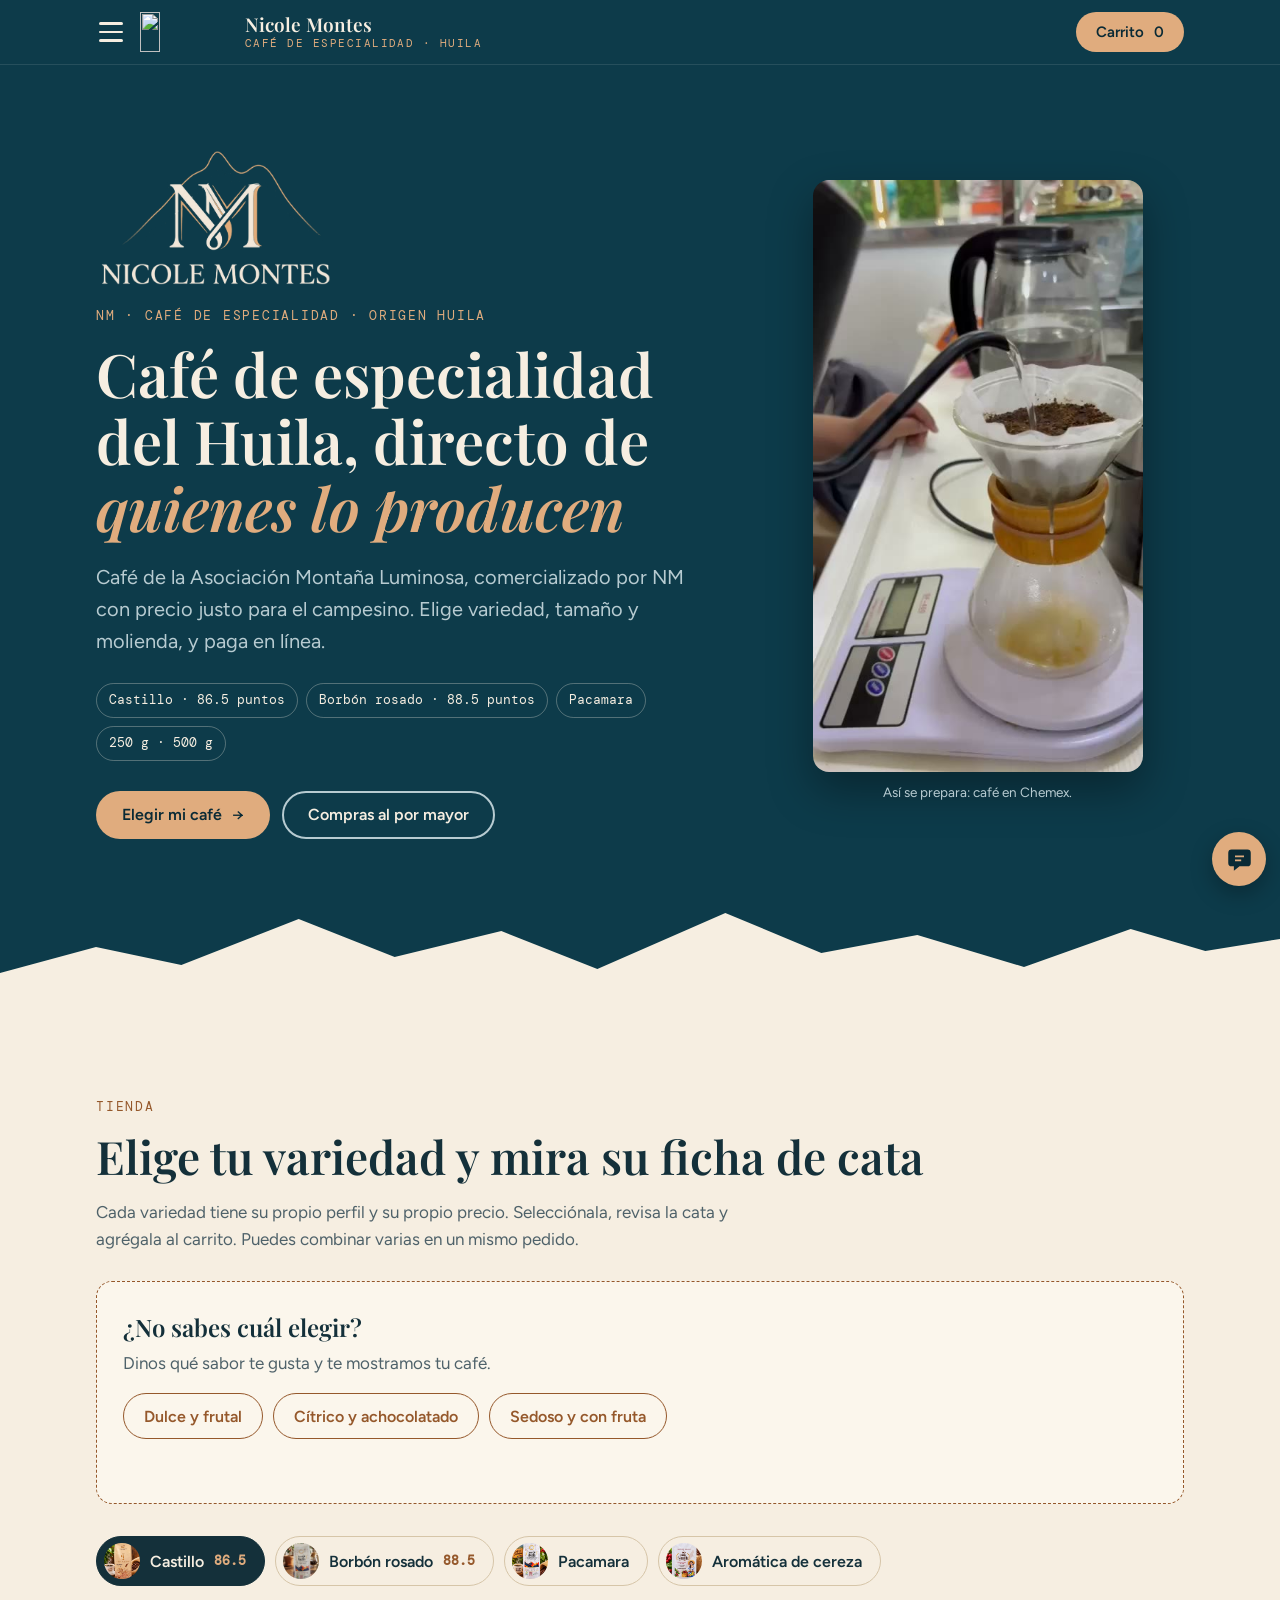
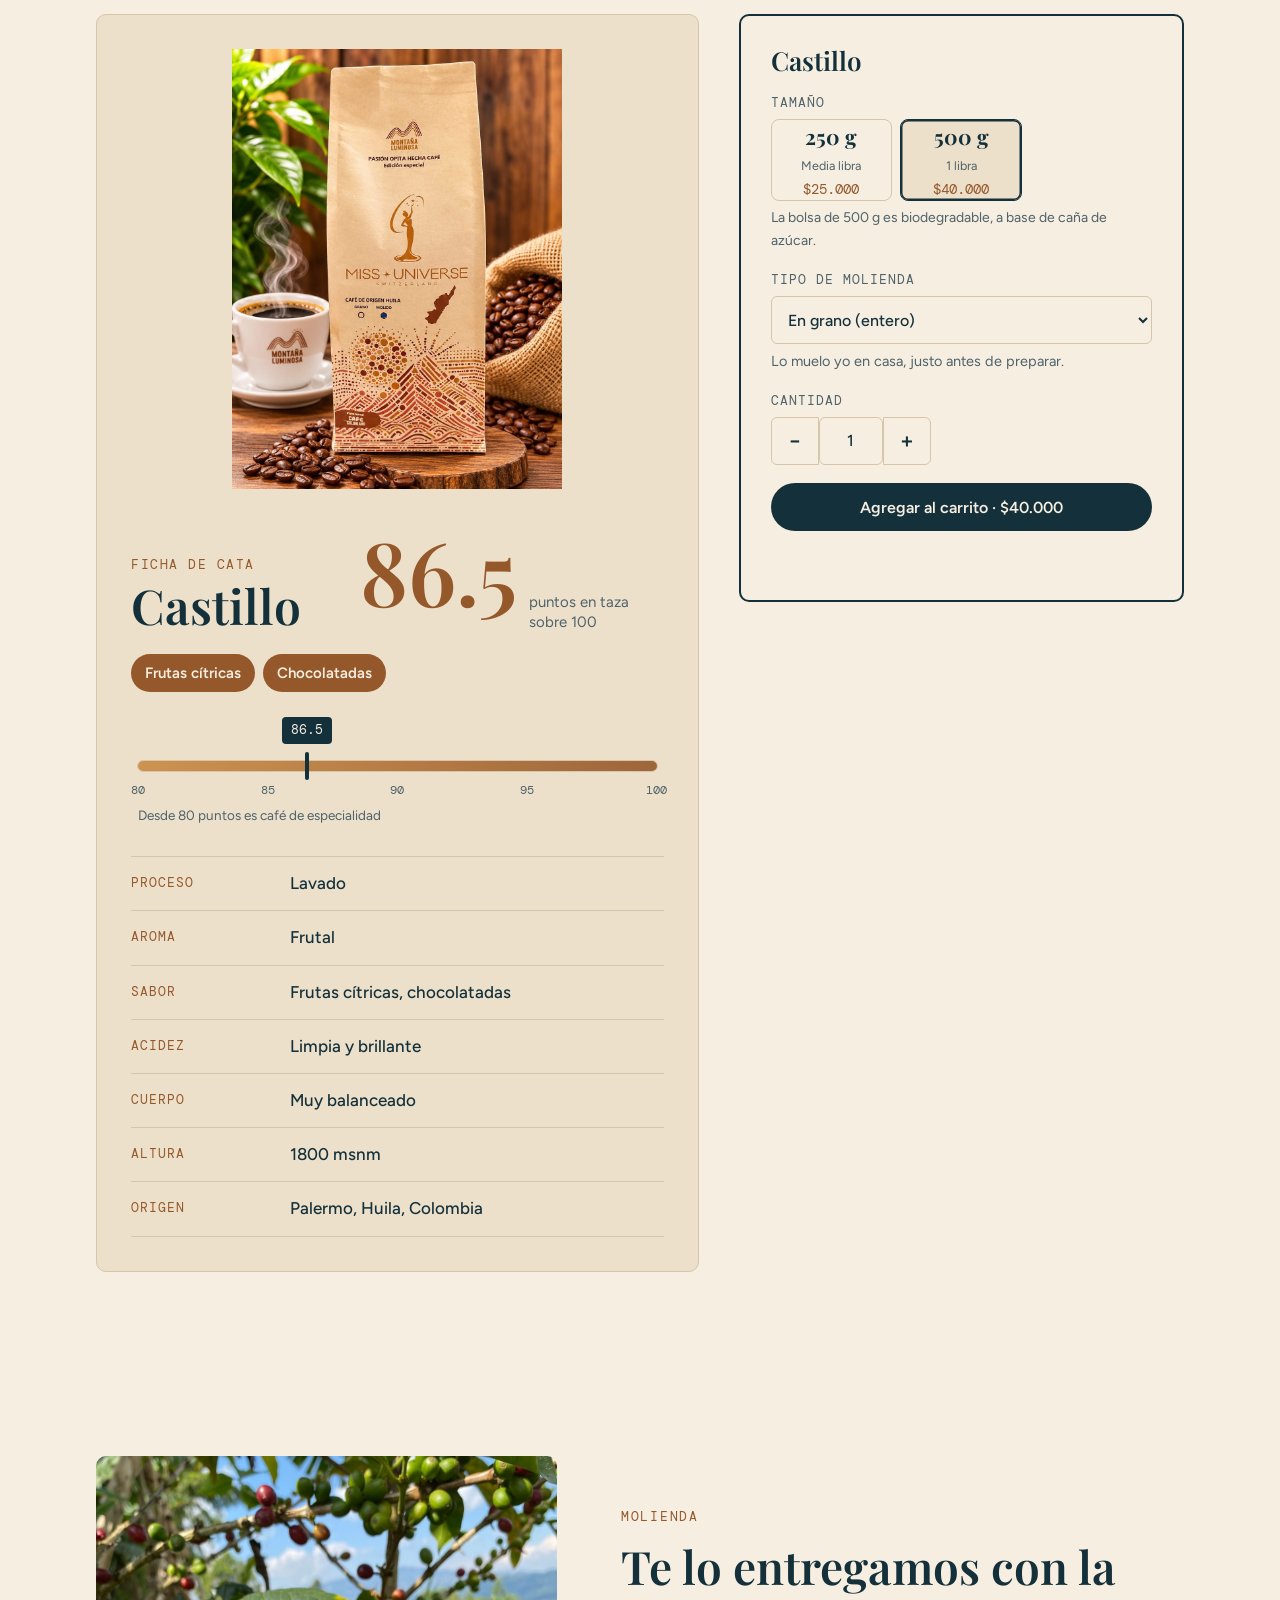
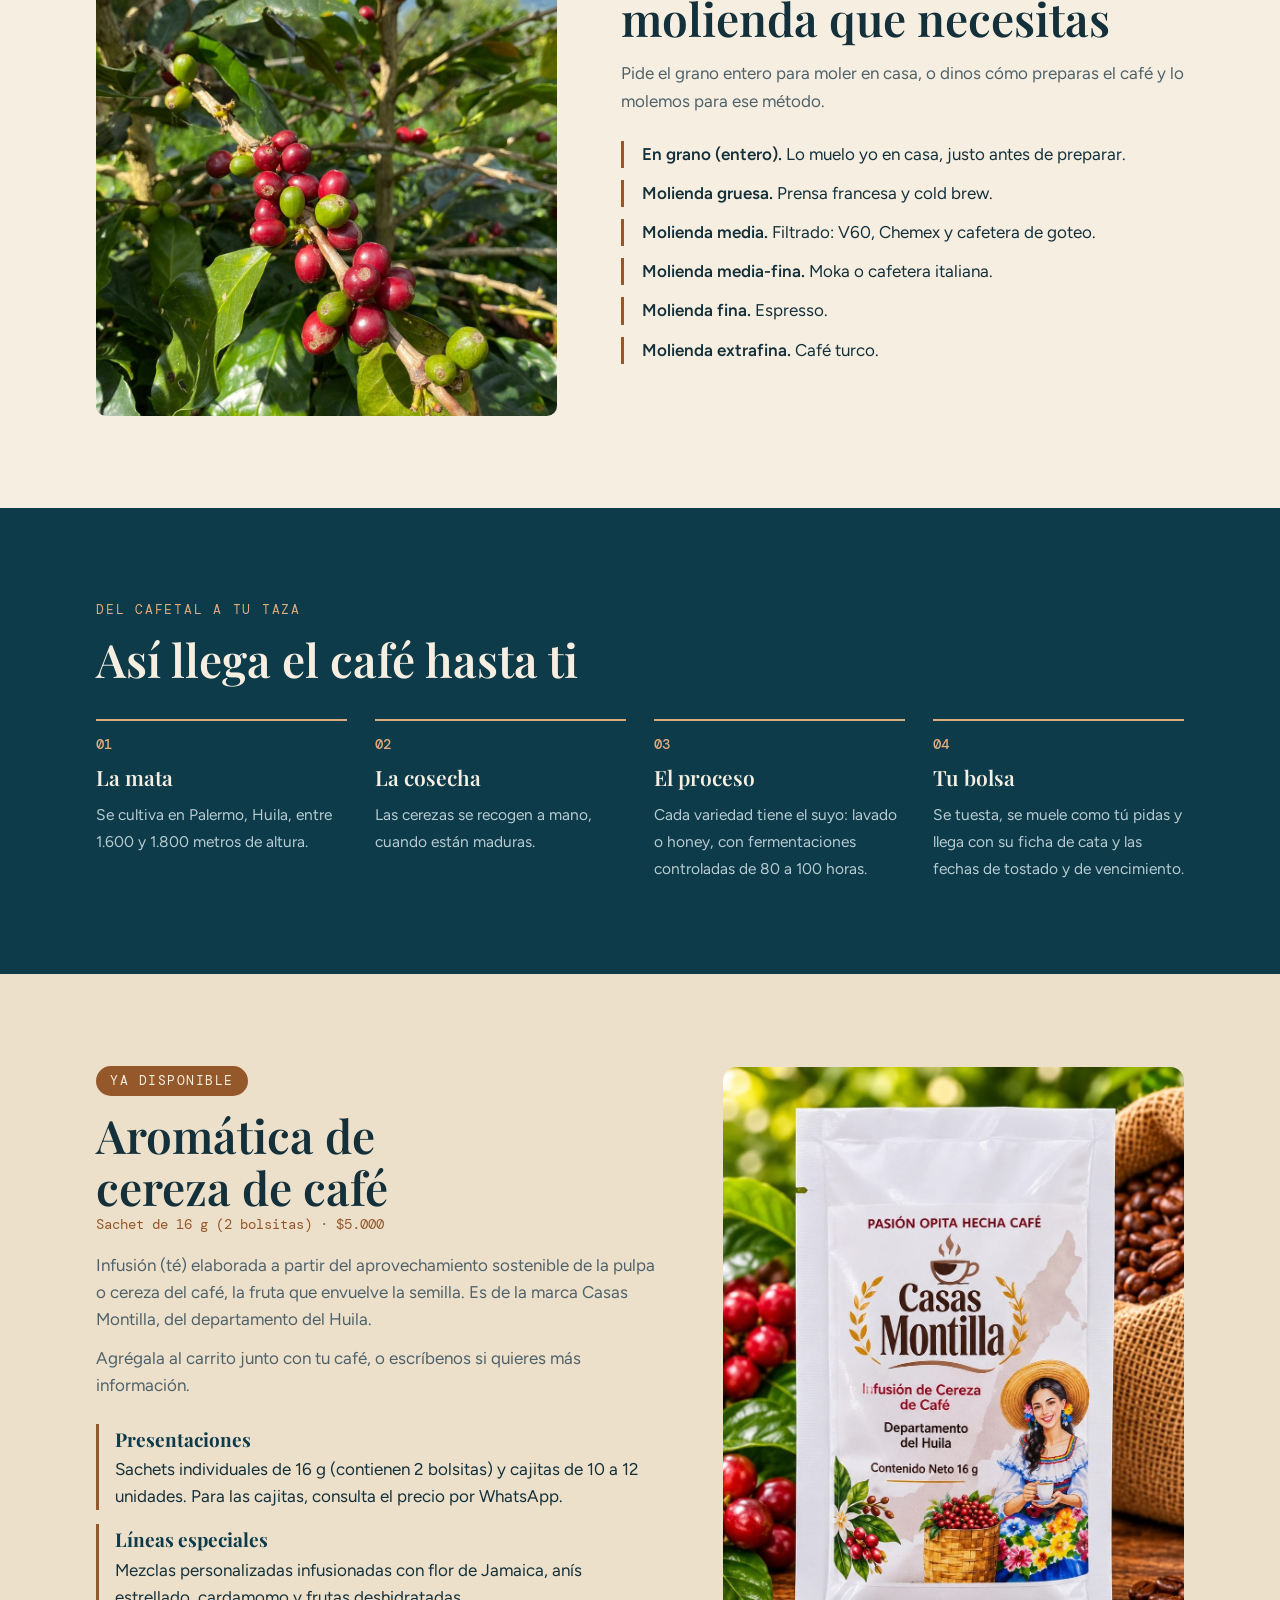
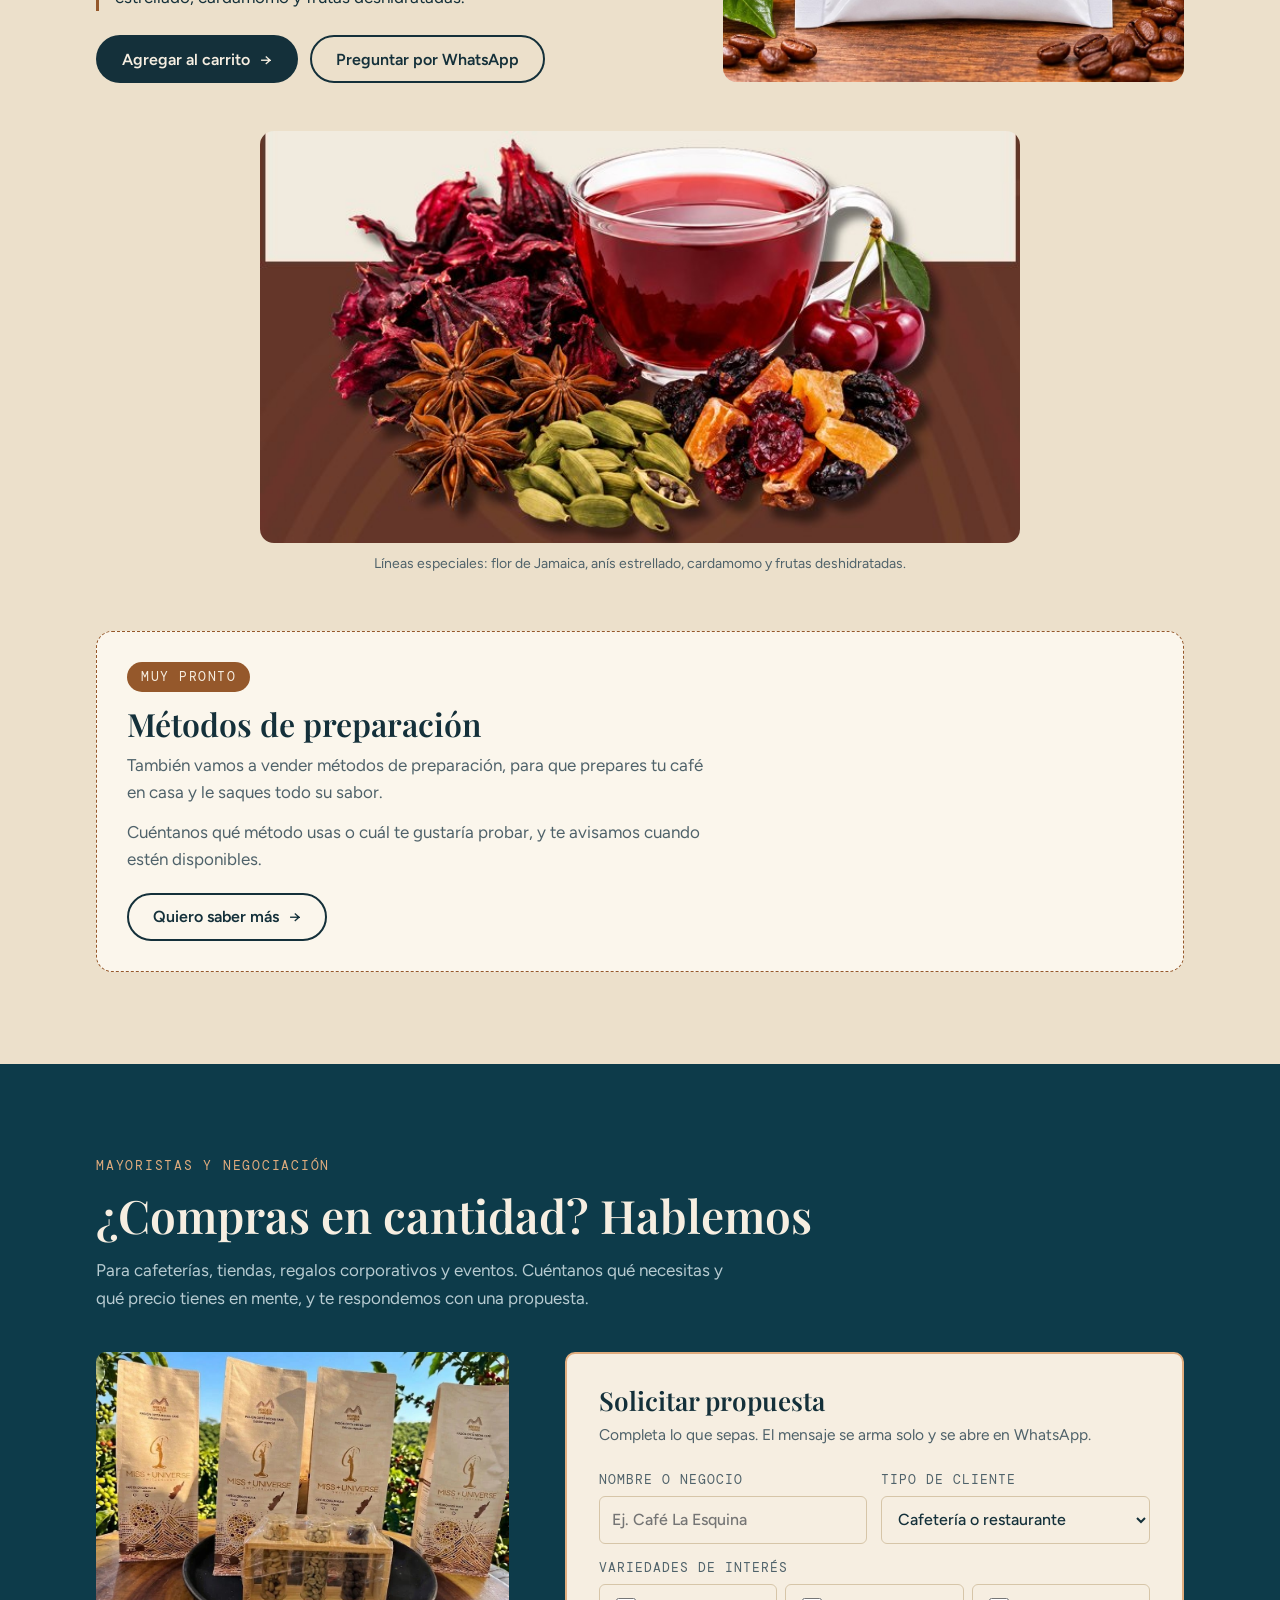
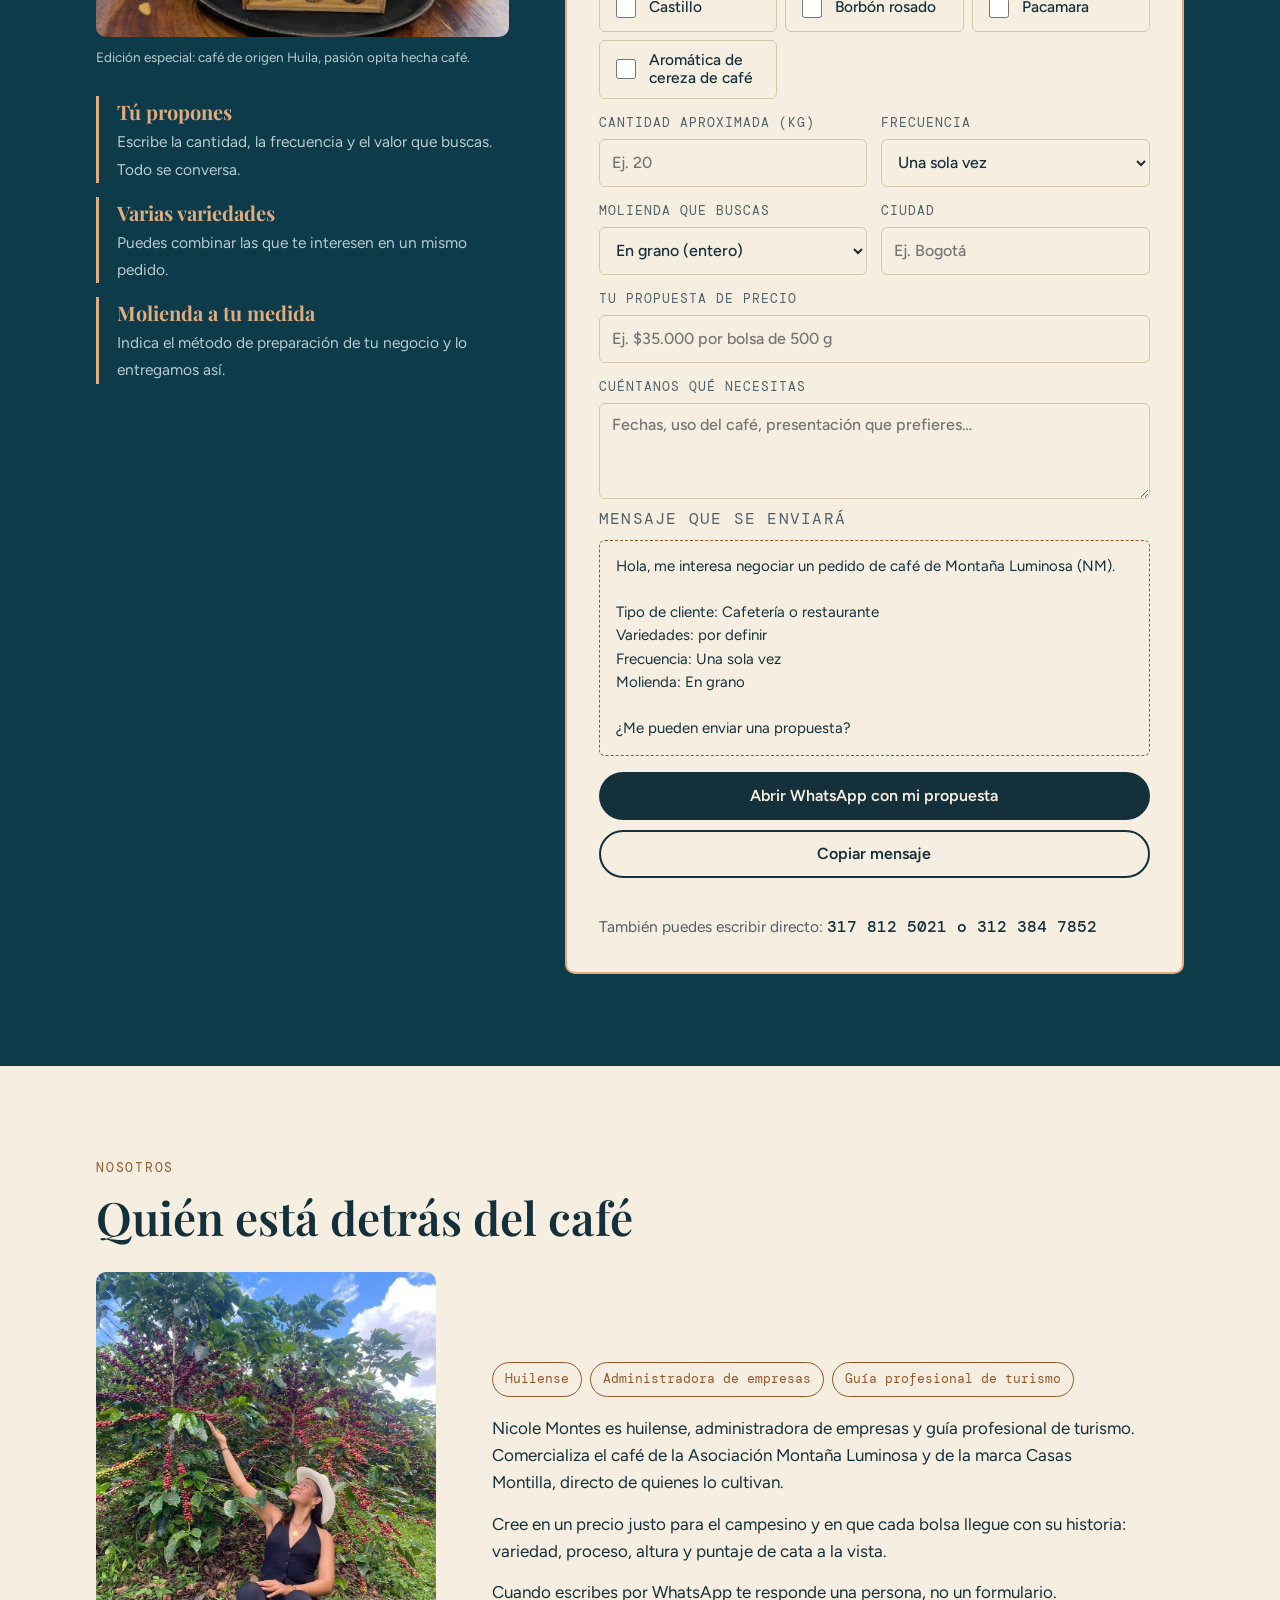
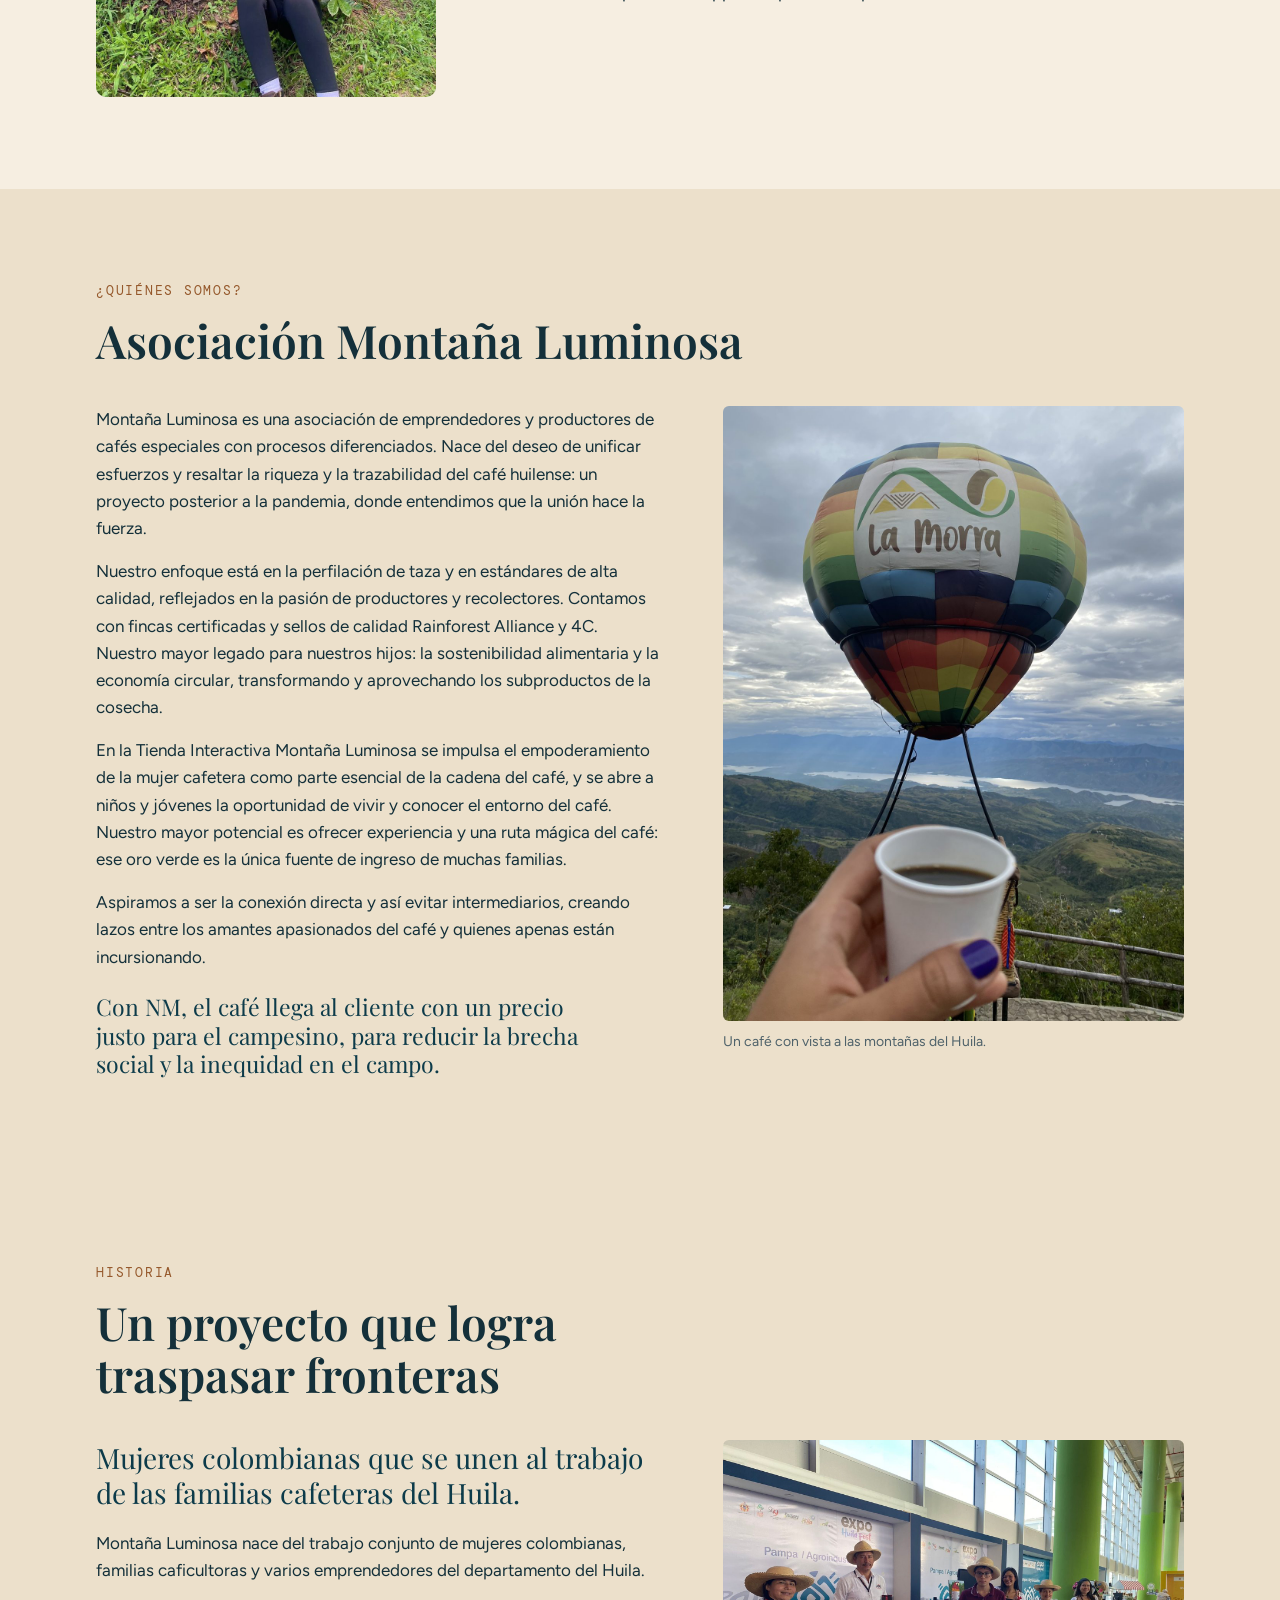
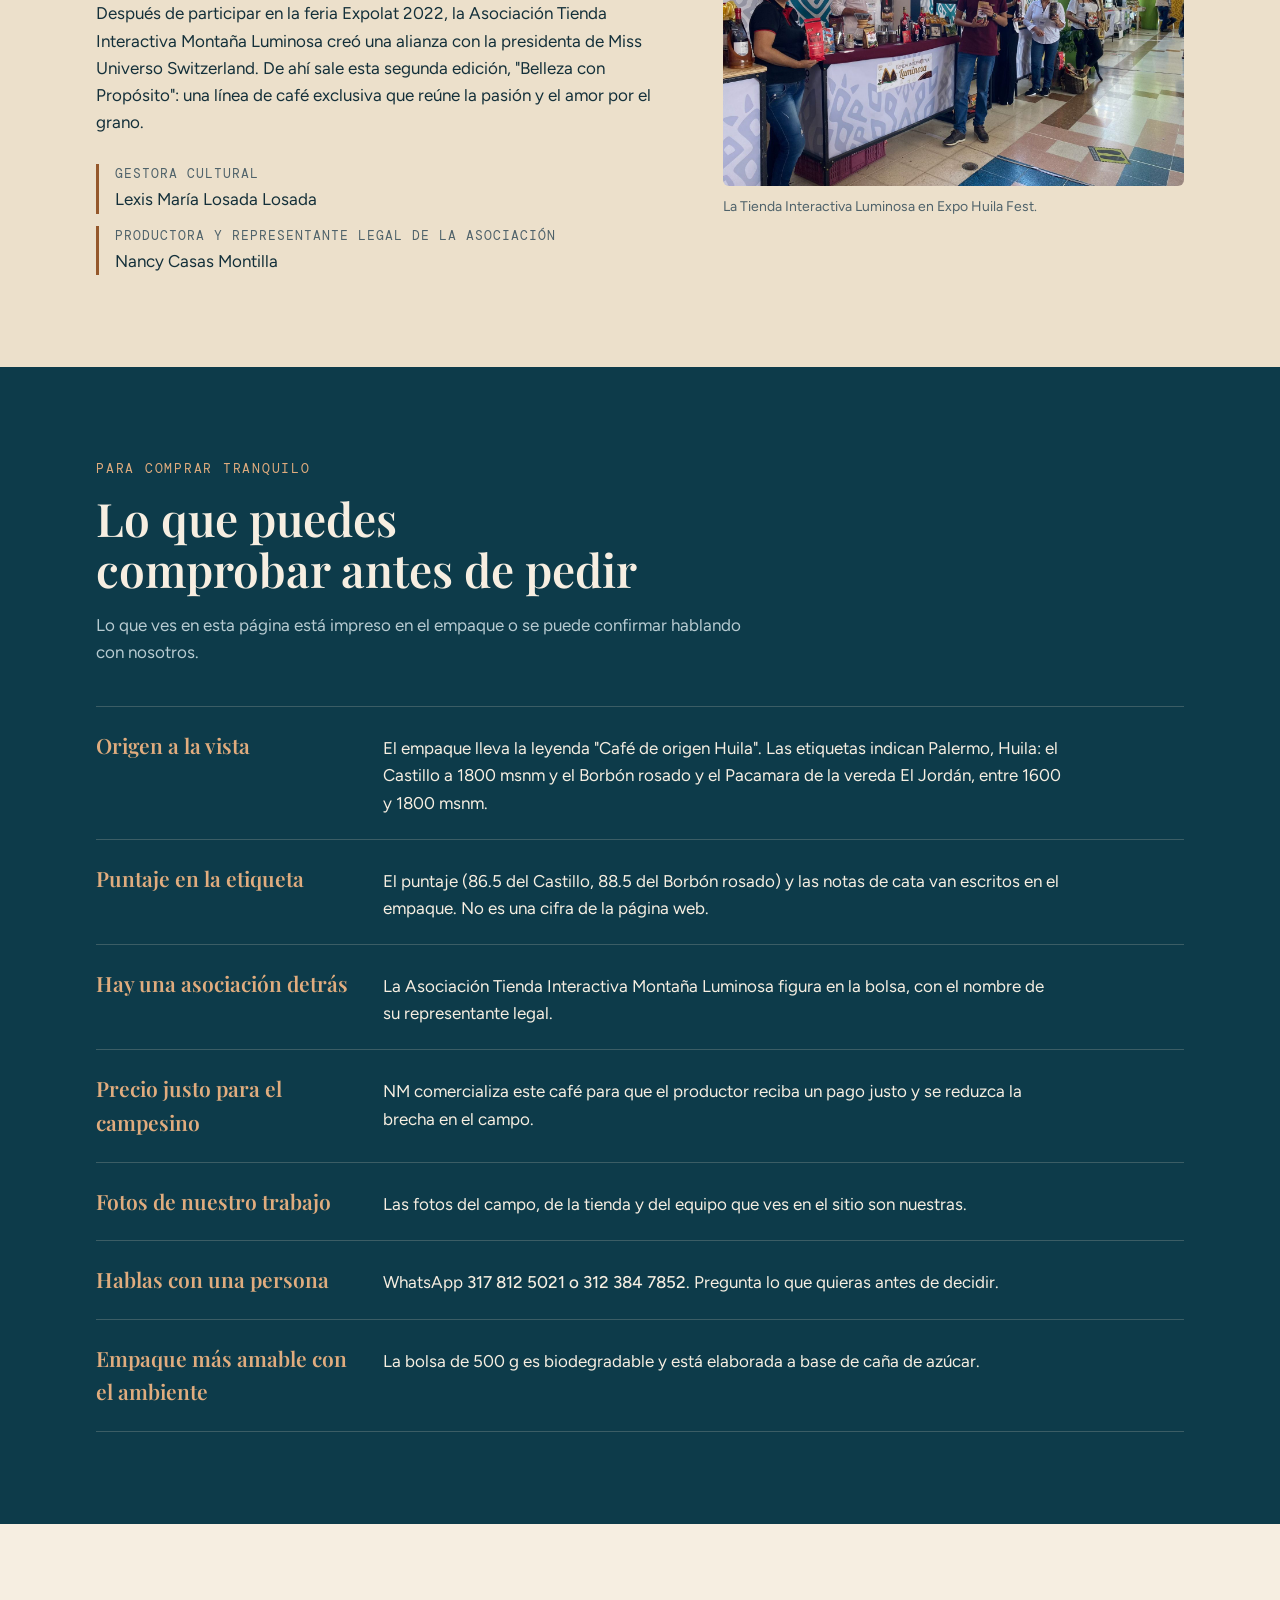
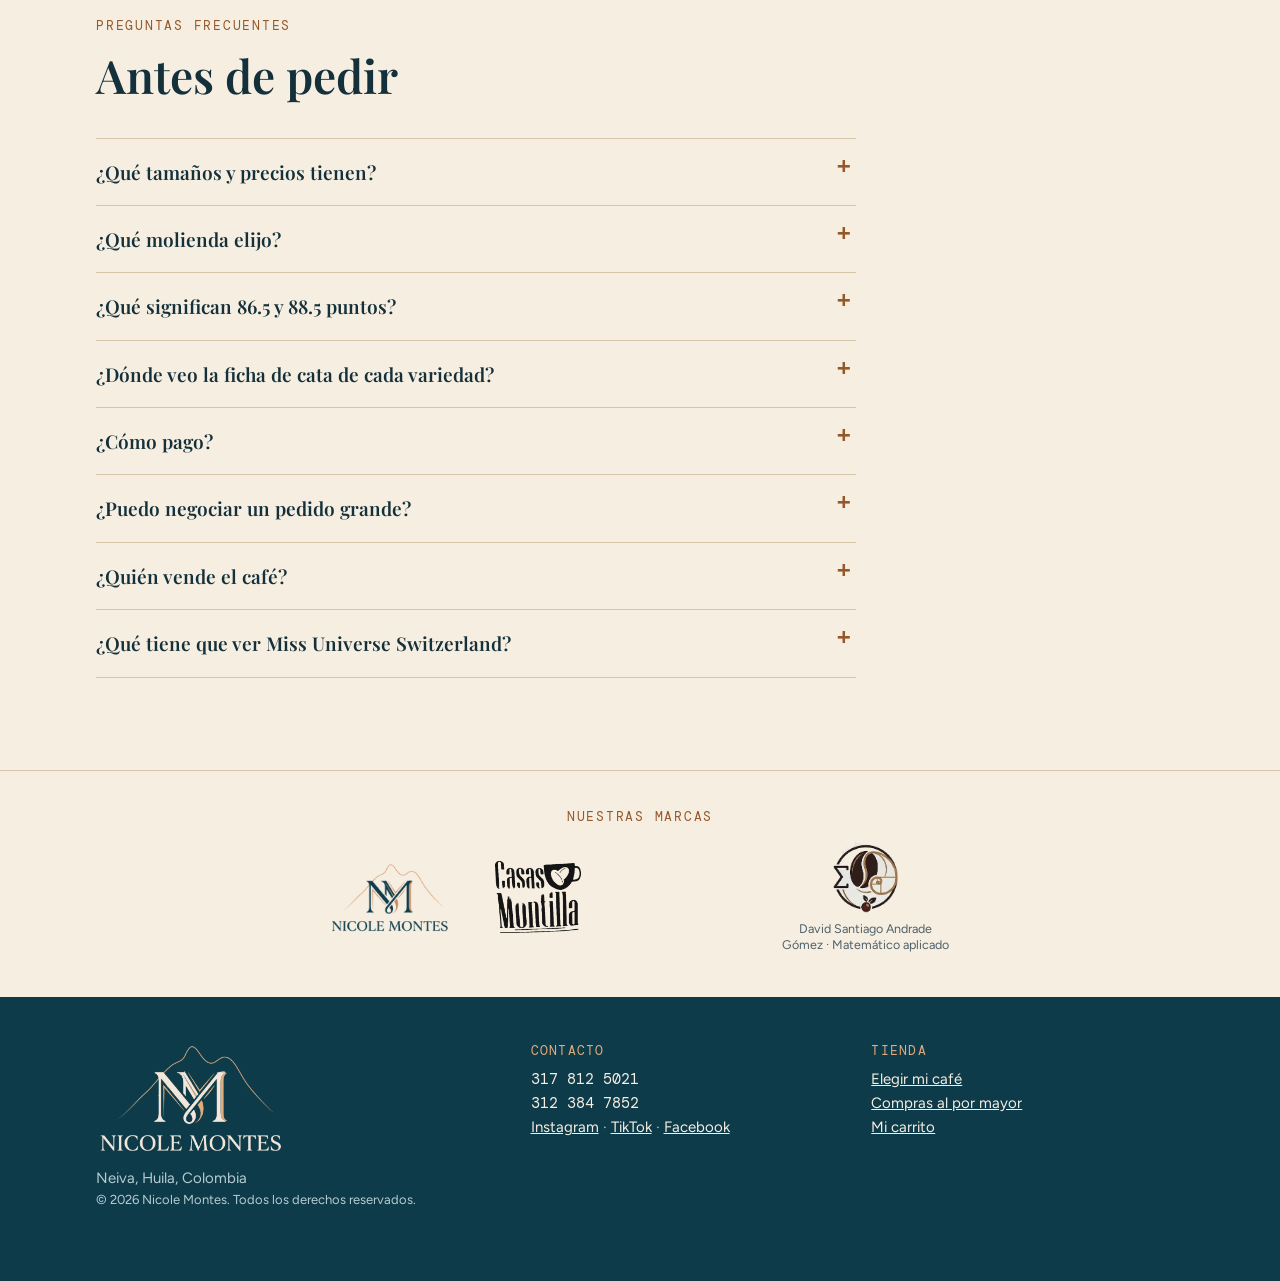
==== index.html @ 9bdffef6 "Aromatica de cereza de cafe: ficha completa y precio de 5.000 por sachet - Descripcion, presentacion" ====
<!doctype html>
<html lang="es">
<head>
<meta charset="utf-8">
<meta name="viewport" content="width=device-width, initial-scale=1, viewport-fit=cover">
<title>Café de especialidad del Huila · Nicole Montes</title>
<meta name="description" content="Café de especialidad del Huila: Castillo, Borbón rosado y Pacamara. Bolsas de 250 g y 500 g, con ficha de cata. Compra en línea con pago seguro.">
<meta property="og:type" content="website">
<meta property="og:title" content="Café de especialidad del Huila · Nicole Montes">
<meta property="og:description" content="Café de especialidad del Huila: Castillo, Borbón rosado y Pacamara. Bolsas de 250 g y 500 g, con ficha de cata. Compra en línea con pago seguro.">
<meta name="theme-color" content="#0d3b4a">
<link rel="preconnect" href="https://fonts.googleapis.com">
<link rel="preconnect" href="https://fonts.gstatic.com" crossorigin>
<link rel="stylesheet" href="https://fonts.googleapis.com/css2?family=DM+Mono:wght@400;500&family=Figtree:wght@400;500;600&family=Playfair+Display:ital,wght@0,500;0,600;0,700;1,500;1,600&display=swap">
<link rel="stylesheet" href="site.css">
</head>
<body data-page="inicio">
<div id="site-header"></div>
<main>

  <section class="band hero" id="inicio">
    <div class="wrap">
      <div class="hero-grid">
        <div>
          <img class="hero-nm" src="img/nm-logo-claro.png" alt="Logo de Nicole Montes" width="1302" height="775">
          <p class="eyebrow">NM · Café de especialidad · Origen Huila</p>
          <h1>Café de especialidad del Huila, directo de <em>quienes lo producen</em></h1>
          <p class="lead">Café de la Asociación Montaña Luminosa, comercializado por NM con precio justo para el campesino. Elige variedad, tamaño y molienda, y paga en línea.</p>
          <div class="chips" aria-label="Resumen">
            <span class="chip">Castillo · 86.5 puntos</span>
            <span class="chip">Borbón rosado · 88.5 puntos</span>
            <span class="chip">Pacamara</span>
            <span class="chip">250 g · 500 g</span>
          </div>
          <div class="cta-row">
            <a class="btn btn-gold arrow" href="#tienda">Elegir mi café</a>
            <a class="btn btn-line" href="#negociar">Compras al por mayor</a>
          </div>
        </div>
        <figure class="hero-photo hero-video">
          <video src="media/montana-luminosa.mp4" poster="media/montana-luminosa.jpg" width="464" height="832" autoplay muted loop playsinline preload="auto"
                 aria-label="Preparación de un café en Chemex: se vierte agua caliente sobre el café molido, sobre una báscula"></video>
          <figcaption>Así se prepara: café en Chemex.</figcaption>
        </figure>
      </div>
    </div>
    <svg class="ridge" viewBox="0 0 1200 110" preserveAspectRatio="none" aria-hidden="true" focusable="false">
      <path d="M0 110 L0 78 L90 52 L170 70 L280 24 L370 62 L470 36 L560 74 L680 18 L770 58 L860 40 L960 72 L1060 34 L1130 56 L1200 44 L1200 110 Z"/>
    </svg>
  </section>
<section class="section" id="tienda">
    <div class="wrap">
      <div class="pay-banner" id="pay-banner" role="status" hidden></div>
      <p class="eyebrow">Tienda</p>
      <h2>Elige tu variedad y mira su ficha de cata</h2>
      <p class="intro">Cada variedad tiene su propio perfil y su propio precio. Selecciónala, revisa la cata y agrégala al carrito. Puedes combinar varias en un mismo pedido.</p>

      <div class="elegir" id="elegir">
        <p class="elegir-t" id="elegir-titulo"></p>
        <p class="elegir-p" id="elegir-texto"></p>
        <div class="elegir-ops" id="elegir-opciones"></div>
        <p class="elegir-nota" id="elegir-nota" role="status"></p>
      </div>

      <div class="vpick" id="vpick" role="group" aria-label="Variedades"></div>

      <div class="shop">
        <article class="ficha" id="ficha" aria-live="polite"></article>

        <div class="buy">
          <h3 id="buy-title">Tu selección</h3>
          <fieldset class="field" id="buy-sizes" style="border:0;padding:0;margin:0;">
            <legend>Tamaño</legend>
            <div class="sizes-pick" id="sizes"></div>
            <p class="note-small" id="size-note"></p>
          </fieldset>
          <div class="field" id="molienda-campo">
            <label for="molienda-sel">Tipo de molienda</label>
            <select id="molienda-sel"></select>
            <p class="hint" id="molienda-tip"></p>
          </div>
          <div class="buy-row" id="buy-row">
            <div class="field">
              <label for="qty">Cantidad</label>
              <div class="qty">
                <button type="button" id="qty-minus" aria-label="Menos">−</button>
                <input id="qty" type="number" inputmode="numeric" min="1" max="99" value="1">
                <button type="button" id="qty-plus" aria-label="Más">+</button>
              </div>
            </div>
          </div>
          <button class="btn btn-solid btn-wide" id="add" type="button">Agregar al carrito</button>
          <p class="add-status" id="add-status" role="status"></p>
          <div class="buy-sinprecio" id="buy-sinprecio" hidden>
            <p>Estamos confirmando el precio de este producto. Escríbenos y te lo decimos al instante, junto con la disponibilidad y el envío.</p>
            <a class="btn btn-solid btn-wide" id="buy-wa" href="#" target="_blank" rel="noopener">Preguntar precio por WhatsApp</a>
          </div>
        </div>
      </div>
    </div>
  </section>

<section class="section" id="molienda">
    <div class="wrap">
      <div class="beans-grid">
        <img class="molienda-foto" src="img/palo-de-cafe.jpg" alt="Rama de café con cerezas rojas y verdes, y montañas al fondo" width="1200" height="1600" loading="lazy" decoding="async">
        <div>
          <p class="eyebrow">Molienda</p>
          <h2>Te lo entregamos con la molienda que necesitas</h2>
          <p class="intro">Pide el grano entero para moler en casa, o dinos cómo preparas el café y lo molemos para ese método.</p>
          <ul class="brew" id="brew"></ul>
        </div>
      </div>
    </div>
  </section>

  <section class="section trust" id="proceso">
    <div class="wrap">
      <p class="eyebrow" id="proceso-eyebrow"></p>
      <h2 id="proceso-titulo"></h2>
      <ol class="pasos" id="proceso-pasos"></ol>
    </div>
  </section>

  <section class="section aromatica" id="aromatica">
    <div class="wrap">
      <div class="aroma-grid">
        <div>
          <p class="aroma-etiqueta" id="aroma-etiqueta"></p>
          <h2 id="aroma-titulo"></h2>
          <p class="aroma-datos" id="aroma-datos"></p>
          <div class="aroma-texto" id="aroma-texto"></div>
          <ul class="aroma-lista" id="aroma-lista"></ul>
          <div class="aroma-botones">
            <a class="btn btn-solid arrow" id="aroma-cta" href="#" target="_blank" rel="noopener"></a>
            <a class="btn btn-ghost" id="aroma-wa" href="#" target="_blank" rel="noopener" hidden>Preguntar por WhatsApp</a>
          </div>
        </div>
        <figure class="photo-card aroma-foto">
          <img id="aroma-foto" src="img/aromatica.jpg" alt="" width="1000" height="1333" loading="lazy" decoding="async">
        </figure>
      </div>

      <figure class="aroma-ingredientes" id="aroma-ingredientes">
        <img id="aroma-ing" src="img/aromatica-ingredientes.jpg" alt="" width="705" height="382" loading="lazy" decoding="async">
        <figcaption id="aroma-ing-pie"></figcaption>
      </figure>

      <div class="metodos" id="metodos">
        <p class="aroma-etiqueta" id="metodos-etiqueta"></p>
        <h3 id="metodos-titulo"></h3>
        <div class="aroma-texto" id="metodos-texto"></div>
        <a class="btn btn-ghost arrow" id="metodos-cta" href="#" target="_blank" rel="noopener"></a>
      </div>
    </div>
  </section>


<section class="section deal" id="negociar">
    <div class="wrap">
      <p class="eyebrow">Mayoristas y negociación</p>
      <h2>¿Compras en cantidad? Hablemos</h2>
      <p class="intro">Para cafeterías, tiendas, regalos corporativos y eventos. Cuéntanos qué necesitas y qué precio tienes en mente, y te respondemos con una propuesta.</p>

      <div class="deal-grid">
        <div class="deal-side">
          <figure class="deal-foto"><img src="img/mayoristas.jpg" alt="Bolsas de café de la edición especial de Montaña Luminosa con Miss Universe Switzerland y un estuche con tres tubos de granos de café" width="1024" height="707" loading="lazy" decoding="async"><figcaption>Edición especial: café de origen Huila, pasión opita hecha café.</figcaption></figure>
          <ul class="deal-list">
          <li><b>Tú propones</b><span>Escribe la cantidad, la frecuencia y el valor que buscas. Todo se conversa.</span></li>
          <li><b>Varias variedades</b><span>Puedes combinar las que te interesen en un mismo pedido.</span></li>
          <li><b>Molienda a tu medida</b><span>Indica el método de preparación de tu negocio y lo entregamos así.</span></li>
        </ul>
        </div>

        <form class="order" id="negocio" autocomplete="off">
          <h3>Solicitar propuesta</h3>
          <p>Completa lo que sepas. El mensaje se arma solo y se abre en WhatsApp.</p>
          <div class="fields">
            <div class="fields-2">
              <div class="field">
                <label for="n-nombre">Nombre o negocio</label>
                <input id="n-nombre" type="text" placeholder="Ej. Café La Esquina" maxlength="80">
              </div>
              <div class="field">
                <label for="n-tipo">Tipo de cliente</label>
                <select id="n-tipo">
                  <option>Cafetería o restaurante</option>
                  <option>Tienda o distribuidor</option>
                  <option>Regalos corporativos</option>
                  <option>Evento</option>
                  <option>Otro</option>
                </select>
              </div>
            </div>
            <fieldset class="field">
              <legend>Variedades de interés</legend>
              <div class="checks" id="n-vars"></div>
            </fieldset>
            <div class="fields-2">
              <div class="field">
                <label for="n-cantidad">Cantidad aproximada (kg)</label>
                <input id="n-cantidad" type="number" inputmode="decimal" min="1" max="9999" placeholder="Ej. 20">
              </div>
              <div class="field">
                <label for="n-frecuencia">Frecuencia</label>
                <select id="n-frecuencia">
                  <option>Una sola vez</option>
                  <option>Semanal</option>
                  <option>Quincenal</option>
                  <option>Mensual</option>
                </select>
              </div>
            </div>
            <div class="fields-2">
              <div class="field">
                <label for="n-molienda">Molienda que buscas</label>
                <select id="n-molienda"></select>
              </div>
              <div class="field">
                <label for="n-ciudad">Ciudad</label>
                <input id="n-ciudad" type="text" placeholder="Ej. Bogotá" maxlength="60">
              </div>
            </div>
            <div class="field">
              <label for="n-propuesta">Tu propuesta de precio</label>
              <input id="n-propuesta" type="text" placeholder="Ej. $35.000 por bolsa de 500 g" maxlength="80">
            </div>
            <div class="field">
              <label for="n-mensaje">Cuéntanos qué necesitas</label>
              <textarea id="n-mensaje" placeholder="Fechas, uso del café, presentación que prefieres…" maxlength="500"></textarea>
            </div>
          </div>

          <p class="preview-label">Mensaje que se enviará</p>
          <div class="preview" id="n-preview" aria-live="polite"></div>
          <div class="order-actions">
            <a class="btn btn-solid btn-wide" id="n-enviar" href="#" target="_blank" rel="noopener">Abrir WhatsApp con mi propuesta</a>
            <button class="btn btn-ghost btn-wide" id="n-copiar" type="button">Copiar mensaje</button>
          </div>
          <p class="status" id="n-estado" role="status"></p>
          <p class="phones">También puedes escribir directo: <b data-tels></b></p>
        </form>
      </div>
    </div>
  </section>

  <section class="section" id="nosotros">
    <div class="wrap">
      <p class="eyebrow">Nosotros</p>
      <h2 id="sobre-titulo"></h2>
      <div class="about-grid">
        <img class="about-photo" id="sobre-foto" src="img/nicole.jpg" alt="" width="900" height="1200" loading="lazy" decoding="async">
        <div id="sobre-texto"></div>
      </div>
    </div>
  </section>

  <section class="section story-sec" id="asociacion">
    <div class="wrap">
      <p class="eyebrow">¿Quiénes somos?</p>
      <h2 id="aso-title"></h2>
      <div class="story-grid">
        <div class="story" id="aso-text"></div>
        <figure class="photo-card">
          <img src="img/la-morra.jpg" alt="Un vaso de café frente a un globo aerostático, con un valle de montañas y un embalse al fondo" width="1200" height="1600" loading="lazy" decoding="async">
          <figcaption>Un café con vista a las montañas del Huila.</figcaption>
        </figure>
      </div>
    </div>
  </section>
<section class="section story-sec" id="historia">
    <div class="wrap">
      <p class="eyebrow">Historia</p>
      <h2>Un proyecto que logra traspasar fronteras</h2>
      <div class="story-grid">
        <div class="story">
          <p class="big">Mujeres colombianas que se unen al trabajo de las familias cafeteras del Huila.</p>
          <p>Montaña Luminosa nace del trabajo conjunto de mujeres colombianas, familias caficultoras y varios emprendedores del departamento del Huila.</p>
          <p>Después de participar en la feria Expolat 2022, la Asociación Tienda Interactiva Montaña Luminosa creó una alianza con la presidenta de Miss Universo Switzerland. De ahí sale esta segunda edición, "Belleza con Propósito": una línea de café exclusiva que reúne la pasión y el amor por el grano.</p>
          <ul class="credits">
            <li><small>Gestora cultural</small><span>Lexis María Losada Losada</span></li>
            <li><small>Productora y representante legal de la Asociación</small><span>Nancy Casas Montilla</span></li>
          </ul>
        </div>
        <figure class="photo-card">
          <img src="img/tienda-expo.jpg" alt="El equipo de la Tienda Interactiva Luminosa, con sombreros, en su puesto de Expo Huila Fest, mostrando bolsas de café" width="1600" height="1200" loading="lazy" decoding="async" style="aspect-ratio:4/3">
          <figcaption>La Tienda Interactiva Luminosa en Expo Huila Fest.</figcaption>
        </figure>
      </div>
    </div>
  </section>

  
  <section class="section trust">
    <div class="wrap">
      <p class="eyebrow">Para comprar tranquilo</p>
      <h2>Lo que puedes comprobar antes de pedir</h2>
      <p class="intro">Lo que ves en esta página está impreso en el empaque o se puede confirmar hablando con nosotros.</p>
      <ul class="proofs">
        <li><strong>Origen a la vista</strong><span>El empaque lleva la leyenda "Café de origen Huila". Las etiquetas indican Palermo, Huila: el Castillo a 1800 msnm y el Borbón rosado y el Pacamara de la vereda El Jordán, entre 1600 y 1800 msnm.</span></li>
        <li><strong>Puntaje en la etiqueta</strong><span>El puntaje (86.5 del Castillo, 88.5 del Borbón rosado) y las notas de cata van escritos en el empaque. No es una cifra de la página web.</span></li>
        <li><strong>Hay una asociación detrás</strong><span>La Asociación Tienda Interactiva Montaña Luminosa figura en la bolsa, con el nombre de su representante legal.</span></li>
        <li><strong>Precio justo para el campesino</strong><span>NM comercializa este café para que el productor reciba un pago justo y se reduzca la brecha en el campo.</span></li>
        <li><strong>Fotos de nuestro trabajo</strong><span>Las fotos del campo, de la tienda y del equipo que ves en el sitio son nuestras.</span></li>
        <li><strong>Hablas con una persona</strong><span>WhatsApp <b data-tels style="font-weight:500"></b>. Pregunta lo que quieras antes de decidir.</span></li>
        <li><strong>Empaque más amable con el ambiente</strong><span>La bolsa de 500 g es biodegradable y está elaborada a base de caña de azúcar.</span></li>
      </ul>
    </div>
  </section>

  <section class="section" id="dudas">
    <div class="wrap">
      <p class="eyebrow">Preguntas frecuentes</p>
      <h2>Antes de pedir</h2>
      <div class="faq">
        <details><summary>¿Qué tamaños y precios tienen?</summary><p>Bolsas de 250 g (media libra) y 500 g (una libra). El precio depende de la variedad: Castillo $25.000 y $40.000; Borbón rosado $30.000 y $50.000; Pacamara $60.000 (solo en bolsa de 500 g). Selecciónala en la tienda y verás el valor de cada tamaño. El envío se confirma por WhatsApp según tu ciudad.</p></details>
        <details><summary>¿Qué molienda elijo?</summary><p>Depende de cómo preparas el café: gruesa para prensa francesa, media para filtrado (V60, Chemex, goteo), media-fina para moka y fina para espresso. Si no sabes, elige "No sé, recomiéndenme" y te orientamos.</p></details>
        <details><summary>¿Qué significan 86.5 y 88.5 puntos?</summary><p>Es la nota que recibió cada café en una catación, sobre 100: 86.5 el Castillo y 88.5 el Borbón rosado. En la escala más usada, un café con 80 puntos o más se considera de especialidad, y ambos quedan en el rango alto de ese grupo. El Pacamara todavía no tiene su puntaje publicado.</p></details>
        <details><summary>¿Dónde veo la ficha de cata de cada variedad?</summary><p>En la tienda. Al seleccionar una variedad aparece su ficha con puntaje, proceso, altura y notas de sabor. Si alguna todavía no la muestra, pídela por WhatsApp.</p></details>
        <details><summary>¿Cómo pago?</summary><p id="faq-pago"></p></details>
        <details><summary>¿Puedo negociar un pedido grande?</summary><p>Sí. En la sección "Mayoristas y negociación" indicas cantidad, frecuencia y el precio que propones, y te respondemos con una propuesta.</p></details>
        <details><summary>¿Quién vende el café?</summary><p>El Castillo es de la Asociación Montaña Luminosa, del Huila; el Borbón rosado y el Pacamara llegan con la marca Casas Montilla. Todo lo comercializa NM (Nicole Montes). Si tienes dudas sobre tu pedido, escríbenos por WhatsApp.</p></details>
        <details><summary>¿Qué tiene que ver Miss Universe Switzerland?</summary><p>Esta edición nace de una alianza que la asociación logró con la presidenta de Miss Universo Switzerland tras la feria Expolat 2022. Así lo cuenta el texto impreso en la bolsa.</p></details>
      </div>
    </div>
  </section>

  <section class="marcas" id="marcas" aria-labelledby="marcas-titulo">
    <div class="wrap">
      <p class="eyebrow" id="marcas-titulo"></p>
      <div class="marcas-logos" id="marcas-logos"></div>
    </div>
  </section>
  <a class="fab" id="fab" href="carrito.html" hidden></a>
</main>
<div id="site-footer"></div>
<script src="contenido.js"></script>
<script src="site.js"></script>
<script>
(function () {
  var A = window.NM.cafe.asociacion;
  document.getElementById("aso-title").textContent = A.titulo;
  var h = A.parrafos.map(function (p) { return "<p>" + p.replace(/[&<>]/g, function (c) { return { "&": "&amp;", "<": "&lt;", ">": "&gt;" }[c]; }) + "</p>"; }).join("");
  if (A.proposito) h += '<p class="big" style="margin-top:22px;margin-bottom:0;font-size:clamp(19px,2.4vw,23px)">' + A.proposito.replace(/[&<>]/g, function (c) { return { "&": "&amp;", "<": "&lt;", ">": "&gt;" }[c]; }) + "</p>";
  document.getElementById("aso-text").innerHTML = h;
})();
</script>
<script src="tienda.js"></script>
<script src="cafe.js"></script>
</body>
</html>
---- site.css ----
/* Nicole Montes (NM) · diseño del sitio. Teal profundo + cobre + crema, tomados del logo. */
:root {
  --paper: #f6eee1;
  --paper-2: #ece0cb;
  --ink: #14303a;
  --muted: #4f626a;
  --copper: #95582b;
  --wine: #0d3b4a;
  --line: #d6c5a8;
  --band: #0d3b4a;
  --band-ink: #f6eee1;
  --band-muted: #b7cbd1;
  --gold: #e0ac7e;
  --btn-ink: #0a2a35;
  --card: #fbf6ec;
  --font-display: "Playfair Display", Georgia, "Times New Roman", serif;
  --font-body: "Figtree", system-ui, -apple-system, "Segoe UI", sans-serif;
  --font-mono: "DM Mono", ui-monospace, "SFMono-Regular", Menlo, monospace;
  --gutter: 16px;
}
@media (prefers-color-scheme: dark) {
  :root:not([data-theme="light"]) {
    --paper: #0a1c24; --paper-2: #102a35; --ink: #efe6d6; --muted: #a9bcc2;
    --copper: #e0ac7e; --wine: #e8bf9c; --line: #24424f; --band: #071419; --card: #0f2630;
    color-scheme: dark;
  }
}
:root[data-theme="dark"] {
  --paper: #0a1c24; --paper-2: #102a35; --ink: #efe6d6; --muted: #a9bcc2;
  --copper: #e0ac7e; --wine: #e8bf9c; --line: #24424f; --band: #071419; --card: #0f2630;
  color-scheme: dark;
}

* { box-sizing: border-box; }
html { scroll-behavior: smooth; scroll-padding-top: 120px; }
body {
  margin: 0; background: var(--paper); color: var(--ink);
  font-family: var(--font-body); font-size: 17px; line-height: 1.6;
}
body::before {
  content: ""; position: fixed; inset: 0 0 auto; height: env(safe-area-inset-top, 0px);
  z-index: 30; background: var(--band);
}
img { display: block; max-width: 100%; height: auto; }
a { color: inherit; }
h1, h2, h3 { font-family: var(--font-display); line-height: 1.12; text-wrap: balance; margin: 0; font-weight: 600; }
p { margin: 0; }
:focus-visible { outline: 3px solid var(--gold); outline-offset: 3px; }
.wrap {
  max-width: 1120px; margin-inline: auto;
  padding-left: max(var(--gutter), env(safe-area-inset-left, 0px));
  padding-right: max(var(--gutter), env(safe-area-inset-right, 0px));
}
.eyebrow {
  font-family: var(--font-mono); font-size: 12.5px; letter-spacing: 0.14em;
  text-transform: uppercase; color: var(--copper); margin-bottom: 14px;
}
.band .eyebrow, .deal .eyebrow, .trust .eyebrow { color: var(--gold); }

/* Logo de la asociación Montaña Luminosa (se pinta con el color del tema) */
.mark {
  display: inline-block; aspect-ratio: 660 / 527; flex: none; background: var(--gold);
  -webkit-mask: url(img/ml-logo.png) center / contain no-repeat; mask: url(img/ml-logo.png) center / contain no-repeat;
}
.mark-hero { width: clamp(110px, 14vw, 150px); margin-bottom: 20px; }
.mark-foot { width: 110px; }

/* Botones */
.btn {
  display: inline-flex; align-items: center; justify-content: center; gap: 10px;
  min-height: 48px; padding: 12px 24px; border-radius: 999px; border: 2px solid transparent;
  font: 600 16px/1.2 var(--font-body); text-decoration: none; cursor: pointer;
  transition: transform .15s ease, background-color .15s ease;
}
.btn:hover { transform: translateY(-1px); }
.btn-gold { background: var(--gold); color: var(--btn-ink); }
.btn-gold:hover { background: #ebbb91; }
.btn-line { border-color: var(--band-muted); color: var(--band-ink); }
.btn-line:hover { background: rgba(255,255,255,.08); }
.btn-solid { background: var(--ink); color: var(--paper); }
.btn-ghost { border-color: var(--ink); color: var(--ink); background: transparent; }
.btn-wide { width: 100%; }
.btn-sm { min-height: 42px; padding: 8px 18px; font-size: 15px; }
.arrow::after { content: "→"; font-weight: 500; }

/* Encabezado */
.top {
  position: sticky; top: env(safe-area-inset-top, 0px); z-index: 20;
  background: var(--band); color: var(--band-ink); border-bottom: 1px solid rgba(255,255,255,.1);
}
.top .wrap { display: flex; flex-wrap: wrap; align-items: center; justify-content: space-between; column-gap: 16px; row-gap: 0; }
.brand { display: flex; align-items: center; gap: 12px; text-decoration: none; min-height: 64px; }
.brand img { height: 40px; width: auto; }
.brand-name { font-family: var(--font-display); font-weight: 600; font-size: 19px; line-height: 1.1; white-space: nowrap; }
.brand-name small { display: block; font-family: var(--font-mono); font-weight: 400; font-size: 10.5px; letter-spacing: .14em; text-transform: uppercase; color: var(--gold); margin-top: 3px; }
.nav { order: 3; flex-basis: 100%; display: flex; justify-content: space-between; gap: 4px; font-size: 15px; border-top: 1px solid rgba(255,255,255,.08); }
.nav a { flex: 1; text-align: center; padding: 11px 6px; text-decoration: none; color: var(--band-muted); border-bottom: 2px solid transparent; }
.nav a:hover { color: var(--band-ink); }
.nav a[aria-current="page"] { color: var(--band-ink); border-bottom-color: var(--gold); }
.top .btn { min-height: 40px; padding: 8px 18px; font-size: 15px; white-space: nowrap; }
@media (min-width: 820px) {
  .nav { order: 0; flex-basis: auto; border-top: 0; gap: 8px; margin-left: auto; margin-right: 12px; }
  .nav a { flex: none; padding: 22px 12px; }
}
@media (max-width: 440px) { .brand-name small { display: none; } .brand { gap: 10px; } .brand img { height: 34px; width: auto; } .top .btn { padding: 8px 14px; } }

/* Franja principal */
.band { background: var(--band); color: var(--band-ink); }
.hero { padding-block: clamp(36px, 7vw, 80px) 0; }
.hero-grid { display: grid; gap: 36px; align-items: center; }
.hero h1 { font-size: clamp(34px, 5.8vw, 60px); font-weight: 600; }
.hero h1 em { font-style: italic; color: var(--gold); }
.hero .lead { margin-top: 20px; font-size: clamp(17px, 2.2vw, 20px); color: var(--band-muted); max-width: 34em; }
.chips { display: flex; flex-wrap: wrap; gap: 8px; margin-top: 26px; }
.chip { font-family: var(--font-mono); font-size: 13px; padding: 6px 12px; border-radius: 999px; border: 1px solid rgba(246,238,225,.3); color: var(--band-ink); }
.cta-row { display: flex; flex-wrap: wrap; gap: 12px; margin-top: 30px; }
.hero-photo { position: relative; max-width: 380px; width: 100%; justify-self: center; margin: 0; }
.hero-photo img { width: 100%; aspect-ratio: 4 / 5; object-fit: contain; border-radius: 10px; background: radial-gradient(circle at 50% 40%, #1a5164, #0a2e3b); padding: 14px; }
.hero-photo figcaption { margin-top: 10px; font-size: 13.5px; color: var(--band-muted); text-align: center; }
@media (min-width: 900px) { .hero-grid { grid-template-columns: 1.2fr .8fr; gap: 56px; } }
.ridge { display: block; width: 100%; height: clamp(48px, 9vw, 110px); margin-top: clamp(28px, 5vw, 56px); }
.ridge path { fill: var(--paper); }

/* Portada */
.hero-home { text-align: center; padding-bottom: 0; }
.hero-home .logo-full { width: min(560px, 90vw); margin: 0 auto 8px; }
.hero-home h1 { font-size: clamp(30px, 5vw, 50px); max-width: 17em; margin: 14px auto 0; }
.hero-home .lead { margin: 18px auto 0; }
.doors { display: grid; gap: 18px; padding-block: 8px clamp(40px, 6vw, 72px); }
@media (min-width: 900px) { .doors { grid-template-columns: repeat(3, 1fr); gap: 24px; } }
.door {
  display: flex; flex-direction: column; gap: 14px; padding: clamp(22px, 3vw, 30px); border: 1px solid var(--line);
  border-radius: 14px; background: var(--card); text-decoration: none; transition: transform .2s ease, box-shadow .2s ease, border-color .2s ease;
}
.door:hover { transform: translateY(-4px); border-color: var(--copper); box-shadow: 0 14px 34px rgba(13,59,74,.14); }
.door .ic { width: 54px; height: 54px; border-radius: 50%; display: grid; place-items: center; background: var(--band); color: var(--gold); }
.door .ic svg { width: 28px; height: 28px; stroke: currentColor; fill: none; stroke-width: 1.7; stroke-linecap: round; stroke-linejoin: round; }
.door h2 { font-size: clamp(24px, 3vw, 29px); }
.door p { color: var(--muted); font-size: 16px; }
.door ul { margin: 0; padding: 0; list-style: none; display: grid; gap: 6px; font-size: 15px; }
.door li { padding-left: 22px; position: relative; }
.door li::before { content: ""; position: absolute; left: 2px; top: .62em; width: 10px; height: 2px; background: var(--copper); }
.door .btn { margin-top: auto; align-self: flex-start; }
.proofs-home { display: grid; gap: 18px; margin-top: 34px; }
@media (min-width: 760px) { .proofs-home { grid-template-columns: repeat(2, 1fr); } }
@media (min-width: 1000px) { .proofs-home { grid-template-columns: repeat(4, 1fr); } }
.proofs-home div { padding: 18px 0 0; border-top: 2px solid var(--gold); }
.proofs-home b { display: block; font-family: var(--font-display); font-size: 20px; color: var(--gold); margin-bottom: 6px; font-weight: 600; }
.proofs-home span { color: var(--band-ink); font-size: 15.5px; }
.about-grid { display: grid; gap: 28px; margin-top: 28px; align-items: center; }
@media (min-width: 860px) { .about-grid { grid-template-columns: 340px 1fr; gap: 56px; } }
.about-grid img { width: min(340px, 100%); }
.about-grid p + p { margin-top: 14px; }
.about-grid p { max-width: 38em; }

.contact { display: flex; flex-wrap: wrap; gap: 14px 24px; align-items: center; margin-top: 26px; }
.contact a.link { font-family: var(--font-mono); font-size: 16px; }

/* Abogacía */
.areas { display: grid; gap: 16px; margin-top: 34px; }
@media (min-width: 700px) { .areas { grid-template-columns: repeat(2, 1fr); } }
@media (min-width: 1000px) { .areas { grid-template-columns: repeat(3, 1fr); } }
.area { padding: 22px; border: 1px solid var(--line); border-radius: 12px; background: var(--card); border-top: 3px solid var(--copper); }
.area h3 { font-size: 22px; margin-bottom: 8px; }
.area p { color: var(--muted); font-size: 16px; }
.pasos { margin: 34px 0 0; padding: 0; list-style: none; display: grid; gap: 22px; counter-reset: p; }
@media (min-width: 860px) { .pasos { grid-template-columns: repeat(4, 1fr); gap: 28px; } }
.pasos li { counter-increment: p; padding-top: 16px; border-top: 2px solid var(--gold); }
.pasos li::before { content: "0" counter(p); display: block; font: 500 14px/1 var(--font-mono); color: var(--gold); margin-bottom: 10px; }
.pasos b { display: block; font-family: var(--font-display); font-size: 21px; font-weight: 600; margin-bottom: 6px; color: var(--band-ink); }
.pasos span { color: var(--band-muted); font-size: 15.5px; }
.cred { display: flex; flex-wrap: wrap; gap: 8px; margin-top: 22px; }
.aviso { margin-top: 26px; padding: 14px 16px; border-left: 3px solid var(--copper); background: var(--paper-2); font-size: 14.5px; color: var(--muted); max-width: 52em; }

/* Turismo */
.filtros { display: flex; flex-wrap: wrap; gap: 8px; margin-top: 28px; }
.fbtn { min-height: 44px; padding: 8px 18px; border-radius: 999px; border: 1.5px solid var(--line); background: var(--paper); color: var(--ink); font: 600 15px/1 var(--font-body); cursor: pointer; text-transform: capitalize; }
.fbtn[aria-pressed="true"] { background: var(--ink); color: var(--paper); border-color: var(--ink); }
.planes { display: grid; gap: 22px; margin-top: 28px; }
@media (min-width: 720px) { .planes { grid-template-columns: repeat(2, 1fr); } }
@media (min-width: 1040px) { .planes { grid-template-columns: repeat(3, 1fr); } }
.plan { display: flex; flex-direction: column; border: 1px solid var(--line); border-radius: 14px; overflow: hidden; background: var(--card); }
.plan-img { width: 100%; aspect-ratio: 16 / 10; object-fit: cover; display: block; }
.plan-body { display: flex; flex-direction: column; gap: 10px; padding: 20px; flex: 1; }
.plan h3 { font-size: 23px; }
.plan .dest { font-family: var(--font-mono); font-size: 12.5px; letter-spacing: .06em; text-transform: uppercase; color: var(--copper); }
.plan p { color: var(--muted); font-size: 15.5px; }
.plan ul { margin: 0; padding: 0; list-style: none; display: grid; gap: 4px; font-size: 15px; }
.plan li { padding-left: 20px; position: relative; }
.plan li::before { content: "✓"; position: absolute; left: 0; color: var(--copper); font-weight: 700; }
.plan-foot { margin-top: auto; padding-top: 12px; display: flex; flex-wrap: wrap; align-items: center; justify-content: space-between; gap: 10px; }
.plan-meta { font-size: 14px; color: var(--muted); }
.plan-meta b { display: block; font-family: var(--font-display); font-size: 20px; color: var(--ink); font-weight: 600; }

@media (prefers-reduced-motion: reduce) { html { scroll-behavior: auto; } .btn, .door { transition: none; } }

/* Secciones */
.section { padding-block: clamp(52px, 8vw, 92px); }
.section h2 { font-size: clamp(30px, 4.6vw, 46px); font-weight: 600; max-width: 18em; }
.section .intro { margin-top: 16px; color: var(--muted); max-width: 38em; }

/* Cata */
.cata-grid { display: grid; gap: 40px; margin-top: 40px; align-items: start; }
@media (min-width: 900px) { .cata-grid { grid-template-columns: 1.1fr .9fr; gap: 64px; } }
.score { display: flex; align-items: baseline; gap: 14px; flex-wrap: wrap; }
.score b { font-family: var(--font-display); font-size: clamp(64px, 11vw, 104px); font-weight: 600; line-height: 1; color: var(--copper); font-variant-numeric: tabular-nums; }
.score span { color: var(--muted); max-width: 20em; }
.scale { position: relative; margin: 54px 6px 76px; height: 12px; border-radius: 6px; background: var(--paper-2); border: 1px solid var(--line); }
.scale-spec { position: absolute; inset: 0; border-radius: 6px; background: linear-gradient(90deg, #c98a43, var(--copper)); opacity: .9; }
.scale-mark { position: absolute; top: -9px; left: 32.5%; width: 4px; height: 28px; margin-left: -2px; background: var(--ink); border-radius: 2px; }
.scale-mark span {
  position: absolute; bottom: 36px; left: 50%; transform: translateX(-50%);
  background: var(--ink); color: var(--paper); font-family: var(--font-mono); font-size: 13px;
  padding: 3px 9px; border-radius: 4px; white-space: nowrap;
}
.tick { position: absolute; top: 20px; transform: translateX(-50%); font-family: var(--font-mono); font-size: 12px; color: var(--muted); }
.scale-note { position: absolute; top: 44px; left: 0; font-size: 13.5px; color: var(--muted); white-space: nowrap; }
.attrs { margin: 0; display: grid; gap: 0; border-top: 1px solid var(--line); }
.attrs div { display: grid; grid-template-columns: 8.5em 1fr; gap: 14px; padding: 13px 0; border-bottom: 1px solid var(--line); }
.attrs dt { font-family: var(--font-mono); font-size: 13px; letter-spacing: .08em; text-transform: uppercase; color: var(--copper); padding-top: 3px; }
.attrs dd { margin: 0; font-weight: 500; }
.photo-card { margin: 0; }
.photo-card img { width: 100%; aspect-ratio: 3 / 4; object-fit: cover; border-radius: 6px; }
.photo-card figcaption { margin-top: 10px; font-size: 14px; color: var(--muted); }

[hidden] { display: none !important; }
/* Tienda */
.vpick { display: flex; flex-wrap: wrap; gap: 10px; margin-top: 32px; }
.vbtn {
  display: inline-flex; align-items: center; gap: 10px; min-height: 48px; padding: 10px 18px; border-radius: 999px;
  border: 1.5px solid var(--line); background: var(--paper); color: var(--ink); font: 600 16px/1.2 var(--font-body); cursor: pointer;
  transition: background-color .15s ease;
}
.vbtn:hover { border-color: var(--copper); }
.vbtn[aria-pressed="true"] { background: var(--ink); color: var(--paper); border-color: var(--ink); }
.vbtn .vs { font-family: var(--font-mono); font-size: 12.5px; color: var(--copper); }
.vbtn[aria-pressed="true"] .vs { color: var(--gold); }
.shop { display: grid; gap: 28px; margin-top: 28px; align-items: start; }
@media (min-width: 960px) { .shop { grid-template-columns: 1.15fr .85fr; gap: 40px; } }
.ficha { border: 1px solid var(--line); border-radius: 10px; padding: clamp(20px, 4vw, 34px); background: var(--paper-2); display: grid; gap: 22px; min-width: 0; }
.ficha .tag { font-family: var(--font-mono); font-size: 12.5px; letter-spacing: .12em; text-transform: uppercase; color: var(--copper); }
.ficha h3 { font-size: clamp(32px, 4.6vw, 48px); margin-top: 4px; }
.ficha-top { display: flex; flex-wrap: wrap; align-items: flex-end; justify-content: space-between; gap: 14px 24px; }
.ficha-score { display: flex; align-items: baseline; gap: 12px; }
.ficha-score b { font-family: var(--font-display); font-size: clamp(60px, 9vw, 88px); font-weight: 600; line-height: 1; color: var(--copper); font-variant-numeric: tabular-nums; }
.ficha-score span { color: var(--muted); font-size: 15px; max-width: 9em; line-height: 1.3; }
.notes { display: flex; flex-wrap: wrap; gap: 8px; }
.note { padding: 7px 14px; border-radius: 999px; background: var(--copper); color: var(--paper); font-weight: 600; font-size: 15px; }
.ficha .scale { margin: 46px 6px 62px; }
.ficha-img { width: 100%; aspect-ratio: 16 / 10; object-fit: cover; object-position: 50% 62%; border-radius: 6px; }
.ficha-wait { display: grid; gap: 16px; justify-items: start; padding: 22px; border: 1.5px dashed var(--copper); border-radius: 8px; background: var(--paper); }
.ficha-wait p { color: var(--muted); max-width: 30em; }
.buy { border: 2px solid var(--ink); border-radius: 10px; padding: clamp(20px, 4vw, 30px); background: var(--paper); display: grid; gap: 18px; min-width: 0; }
@media (min-width: 960px) { .buy { position: sticky; top: calc(80px + env(safe-area-inset-top, 0px)); } }
.buy h3 { font-size: 26px; }
.sizes-pick { display: grid; grid-template-columns: repeat(3, 1fr); gap: 8px; margin-top: 6px; }
.sz { position: relative; display: grid; gap: 2px; padding: 12px 6px; border: 1.5px solid var(--line); border-radius: 8px; text-align: center; cursor: pointer; background: var(--paper); text-transform: none; letter-spacing: 0; }
.sz input { position: absolute; opacity: 0; inset: 0; cursor: pointer; margin: 0; }
.field label.sz { text-transform: none; letter-spacing: 0; font-family: var(--font-body); color: inherit; font-size: inherit; }
.sz b { font-family: var(--font-display); font-size: 21px; color: var(--ink); }
.sz small { font-size: 12.5px; color: var(--muted); }
.sz span { font-family: var(--font-mono); font-size: 14px; color: var(--copper); font-variant-numeric: tabular-nums; }
.sz:has(input:checked) { border-color: var(--ink); background: var(--paper-2); box-shadow: inset 0 0 0 1.5px var(--ink); }
.sz:has(input:focus-visible) { outline: 3px solid var(--gold); outline-offset: 2px; }
.qty { display: inline-grid; grid-template-columns: 48px 64px 48px; align-items: stretch; }
.qty button { min-height: 48px; border: 1.5px solid var(--line); background: var(--paper); color: var(--ink); font: 600 22px/1 var(--font-body); cursor: pointer; }
.qty button:first-child { border-radius: 6px 0 0 6px; }
.qty button:last-child { border-radius: 0 6px 6px 0; }
.qty input { width: 100%; min-height: 48px; text-align: center; border: 1.5px solid var(--line); border-left: 0; border-right: 0; background: var(--paper); color: var(--ink); font: 600 17px/1 var(--font-body); -moz-appearance: textfield; appearance: textfield; }
.qty input::-webkit-outer-spin-button, .qty input::-webkit-inner-spin-button { -webkit-appearance: none; margin: 0; }
.qty-sm { grid-template-columns: 40px 48px 40px; }
.qty-sm button, .qty-sm input { min-height: 40px; font-size: 16px; }
.buy-row { display: flex; flex-wrap: wrap; align-items: end; gap: 14px 18px; }
.note-small { font-size: 14px; color: var(--muted); }
.add-status { min-height: 1.4em; font-size: 14.5px; color: var(--copper); font-weight: 600; }

/* Carrito y pago */
.cart-sec { background: var(--paper-2); }
.cart-grid { display: grid; gap: 32px; margin-top: 36px; align-items: start; }
@media (min-width: 960px) { .cart-grid { grid-template-columns: 1.15fr .85fr; gap: 44px; } }
.cart-card { border: 2px solid var(--ink); border-radius: 10px; padding: clamp(20px, 4vw, 32px); background: var(--paper); min-width: 0; }
.cart-card h3 { font-size: 26px; }
.cart-list { margin: 16px 0 0; padding: 0; list-style: none; border-top: 1px solid var(--line); }
.cart-line { display: grid; grid-template-columns: 1fr auto; gap: 8px 16px; padding: 16px 0; border-bottom: 1px solid var(--line); align-items: center; }
.cart-line .t { font-family: var(--font-display); font-weight: 600; font-size: 19px; }
.cart-line .s { color: var(--muted); font-size: 14.5px; }
.cart-line .lt { font-family: var(--font-mono); font-size: 17px; color: var(--copper); text-align: right; font-variant-numeric: tabular-nums; }
.cart-line .ctl { grid-column: 1 / -1; display: flex; align-items: center; justify-content: space-between; gap: 12px; }
.link-btn { background: none; border: 0; padding: 8px 4px; color: var(--muted); font: 500 14.5px/1 var(--font-body); text-decoration: underline; cursor: pointer; }
.cart-empty { padding: 26px 0 6px; color: var(--muted); display: grid; gap: 16px; justify-items: start; }
.cart-total { margin-top: 18px; padding: 14px 16px; border-radius: 6px; background: var(--ink); color: var(--paper); display: flex; flex-wrap: wrap; justify-content: space-between; align-items: baseline; gap: 4px 16px; }
.cart-total b { font-family: var(--font-mono); font-size: 24px; font-weight: 500; font-variant-numeric: tabular-nums; }
.cart-total span { font-size: 14px; opacity: .85; }
.pay { display: grid; gap: 20px; }
.pay-box { border: 2px solid var(--copper); border-radius: 10px; padding: clamp(20px, 4vw, 28px); background: var(--paper); }
.pay-box h3 { font-size: 24px; }
.steps { margin: 14px 0 0; padding: 0; list-style: none; display: grid; gap: 12px; counter-reset: s; }
.steps li { counter-increment: s; display: grid; grid-template-columns: 30px 1fr; gap: 12px; align-items: start; font-size: 15.5px; }
.steps li::before { content: counter(s); display: grid; place-items: center; width: 30px; height: 30px; border-radius: 50%; background: var(--copper); color: var(--paper); font: 600 14px/1 var(--font-mono); }
.accts { display: grid; gap: 10px; margin-top: 16px; }
.acct { display: grid; gap: 4px; padding: 12px 14px; border: 1px dashed var(--copper); border-radius: 6px; background: var(--paper-2); }
.acct small { font-family: var(--font-mono); font-size: 12px; letter-spacing: .08em; text-transform: uppercase; color: var(--muted); }
.acct .n { font-family: var(--font-mono); font-size: 18px; overflow-wrap: anywhere; }
.acct button { justify-self: start; }
.pay-note { margin-top: 14px; font-size: 15px; color: var(--muted); }
.pay-banner { margin: 18px 0 0; padding: 14px 16px; border-radius: 12px; border: 1px solid var(--line, #c9b79b); background: var(--card, #fff); font-size: 16px; line-height: 1.45; }
.pay-banner.ok { border-color: #3d7a4a; }
.pay-banner.bad { border-color: #b3402a; }
.pay-banner b { display: block; margin-bottom: 2px; }
.pay img { width: 100%; aspect-ratio: 4 / 3; object-fit: cover; border-radius: 6px; }
.is-disabled { opacity: .45; pointer-events: none; }
.fab {
  position: fixed; z-index: 25; right: max(16px, env(safe-area-inset-right, 0px)); bottom: calc(16px + env(safe-area-inset-bottom, 0px));
  display: inline-flex; align-items: center; gap: 10px; min-height: 52px; padding: 10px 20px; border-radius: 999px;
  background: var(--gold); color: var(--btn-ink); font: 600 16px/1.2 var(--font-body); text-decoration: none; box-shadow: 0 6px 22px rgba(0,0,0,.35);
}
.fab[hidden] { display: none; }

/* Molienda */
.beans { background: var(--paper-2); }
.beans-grid { display: grid; gap: 32px; align-items: center; }
@media (min-width: 900px) { .beans-grid { grid-template-columns: .9fr 1.1fr; gap: 64px; } }
.beans img { width: 100%; aspect-ratio: 4 / 3; object-fit: cover; object-position: 50% 78%; border-radius: 6px; }
.brew { margin: 26px 0 0; padding: 0; list-style: none; display: grid; gap: 12px; }
.brew li { padding-left: 18px; border-left: 3px solid var(--copper); }
.brew b { font-weight: 600; }

/* Pedido */
.buy-grid { display: grid; gap: 32px; margin-top: 40px; align-items: start; }
@media (min-width: 960px) { .buy-grid { grid-template-columns: .85fr 1.15fr; gap: 44px; } }
.sizes-col { display: grid; gap: 22px; }
.sizes-col img { width: 100%; aspect-ratio: 4 / 3; object-fit: cover; border-radius: 6px; }
.sizes { margin: 0; padding: 0; list-style: none; border-top: 1px solid var(--line); }
.sizes li { display: grid; grid-template-columns: 1fr auto; gap: 8px 16px; align-items: baseline; padding: 15px 0; border-bottom: 1px solid var(--line); }
.sizes b { font-family: var(--font-display); font-size: 24px; }
.sizes .p { font-family: var(--font-mono); font-size: 19px; color: var(--copper); font-variant-numeric: tabular-nums; }
.sizes small { grid-column: 1 / -1; color: var(--muted); font-size: 14.5px; }
.order { border: 2px solid var(--ink); border-radius: 10px; padding: clamp(20px, 4vw, 32px); background: var(--paper-2); }
.order h3 { font-size: 26px; }
.order > p { margin-top: 8px; color: var(--muted); font-size: 15.5px; }
.fields { display: grid; gap: 14px; margin-top: 22px; }
.fields-2 { display: grid; gap: 14px; }
@media (min-width: 560px) { .fields-2 { grid-template-columns: 1fr 1fr; } }
.field { display: grid; gap: 6px; min-width: 0; border: 0; padding: 0; margin: 0; }
.field label, .field legend { font-family: var(--font-mono); font-size: 12.5px; letter-spacing: .08em; text-transform: uppercase; color: var(--muted); padding: 0; }
.field select, .field input[type="text"], .field input[type="number"], .field textarea {
  width: 100%; min-height: 48px; padding: 10px 12px; border-radius: 6px; border: 1.5px solid var(--line);
  background: var(--paper); color: var(--ink); font: 500 16px/1.4 var(--font-body);
}
.field textarea { min-height: 96px; resize: vertical; }
.field select:focus, .field input:focus, .field textarea:focus { border-color: var(--copper); }
.hint { font-size: 14.5px; color: var(--muted); min-height: 1.4em; }
.checks { display: grid; grid-template-columns: repeat(auto-fit, minmax(150px, 1fr)); gap: 8px; margin-top: 6px; }
.checks label {
  display: flex; align-items: center; gap: 10px; padding: 10px 12px; border: 1.5px solid var(--line); border-radius: 6px;
  background: var(--paper); font: 500 15.5px/1.2 var(--font-body); letter-spacing: 0; text-transform: none; color: var(--ink); cursor: pointer;
}
.checks input { width: 20px; height: 20px; accent-color: var(--copper); flex: none; }
.total { margin-top: 20px; padding: 14px 16px; border-radius: 6px; background: var(--ink); color: var(--paper); display: flex; flex-wrap: wrap; justify-content: space-between; gap: 6px 16px; align-items: baseline; }
.total b { font-family: var(--font-mono); font-size: 22px; font-weight: 500; font-variant-numeric: tabular-nums; }
.total span { font-size: 14px; opacity: .85; }
.preview {
  margin: 8px 0 0; padding: 14px 16px; border-radius: 6px; background: var(--paper); border: 1px dashed var(--copper);
  font-size: 15px; line-height: 1.55; white-space: pre-wrap; overflow-wrap: anywhere; color: var(--ink);
}
.preview-label { margin-top: 22px; font-family: var(--font-mono); font-size: 12.5px; letter-spacing: .08em; text-transform: uppercase; color: var(--muted); }
.order-actions { display: grid; gap: 10px; margin-top: 16px; }
.status { min-height: 1.4em; margin-top: 10px; font-size: 14.5px; color: var(--muted); }
.phones { margin-top: 16px; font-size: 15px; color: var(--muted); }
.phones b { font-family: var(--font-mono); font-weight: 500; color: var(--ink); white-space: nowrap; }

/* Negociación */
.deal { background: var(--band); color: var(--band-ink); }
.deal .eyebrow { color: var(--gold); }
.deal h2 { color: var(--band-ink); }
.deal .intro { color: var(--band-muted); }
.deal-grid { display: grid; gap: 32px; margin-top: 40px; align-items: start; }
@media (min-width: 960px) { .deal-grid { grid-template-columns: .8fr 1.2fr; gap: 56px; } }
.deal-list { margin: 0; padding: 0; list-style: none; display: grid; gap: 14px; }
.deal-list li { padding-left: 18px; border-left: 3px solid var(--gold); color: var(--band-ink); }
.deal-list b { display: block; font-family: var(--font-display); font-size: 20px; color: var(--gold); }
.deal-list span { color: var(--band-muted); font-size: 15.5px; }
.deal .order { background: var(--paper); border-color: var(--gold); color: var(--ink); }

/* Historia */
.story-sec { background: var(--paper-2); }
.story-grid { display: grid; gap: 40px; margin-top: 40px; align-items: start; }
@media (min-width: 900px) { .story-grid { grid-template-columns: 1.1fr .9fr; gap: 64px; } }
.story p { max-width: 36em; }
.story p + p { margin-top: 16px; }
.story .big { font-family: var(--font-display); font-size: clamp(22px, 3vw, 28px); line-height: 1.25; color: var(--wine); margin-bottom: 20px; max-width: 22em; }
.credits { margin: 28px 0 0; padding: 0; list-style: none; display: grid; gap: 12px; }
.credits li { display: grid; gap: 2px; padding-left: 16px; border-left: 3px solid var(--copper); }
.credits small { font-family: var(--font-mono); font-size: 12.5px; letter-spacing: .08em; text-transform: uppercase; color: var(--muted); }

/* Marca aliada */
.allied-grid { display: grid; gap: 28px; margin-top: 36px; align-items: center; }
@media (min-width: 760px) { .allied-grid { grid-template-columns: 260px 1fr; gap: 48px; } }
.allied-logo { width: min(260px, 100%); aspect-ratio: 1; border-radius: 8px; overflow: hidden; border: 1px solid var(--line); }
.allied-logo img { width: 100%; height: 100%; object-fit: cover; }
.allied h3 { font-size: 28px; }
.allied-roles { display: flex; flex-wrap: wrap; gap: 8px; margin: 16px 0; }
.allied-roles span { font-family: var(--font-mono); font-size: 13px; letter-spacing: .1em; text-transform: uppercase; padding: 6px 12px; border-radius: 999px; border: 1px solid var(--copper); color: var(--copper); }
.allied p { color: var(--muted); max-width: 36em; }

/* Confianza */
.trust { background: var(--band); color: var(--band-ink); }
.trust .eyebrow { color: var(--gold); }
.trust h2 { color: var(--band-ink); }
.trust .intro { color: var(--band-muted); }
.proofs { margin: 40px 0 0; padding: 0; list-style: none; display: grid; gap: 0; border-top: 1px solid rgba(243,231,209,.2); }
.proofs li { display: grid; gap: 6px; padding: 22px 0; border-bottom: 1px solid rgba(243,231,209,.2); }
@media (min-width: 760px) { .proofs li { grid-template-columns: 15em 1fr; gap: 32px; align-items: baseline; } }
.proofs strong { font-family: var(--font-display); font-size: 21px; font-weight: 600; color: var(--gold); }
.proofs span { color: var(--band-ink); max-width: 40em; }

/* FAQ */
.faq { margin-top: 36px; border-top: 1px solid var(--line); max-width: 760px; }
.faq details { border-bottom: 1px solid var(--line); }
.faq summary {
  cursor: pointer; padding: 18px 36px 18px 0; position: relative; list-style: none;
  font-family: var(--font-display); font-weight: 600; font-size: 19px;
}
.faq summary::-webkit-details-marker { display: none; }
.faq summary::after { content: "+"; position: absolute; right: 4px; top: 14px; font: 500 26px/1 var(--font-mono); color: var(--copper); }
.faq details[open] summary::after { content: "–"; }
.faq details p { padding: 0 0 20px; color: var(--muted); max-width: 38em; }


/* Pie */
.foot { padding-block: 44px; font-size: 15px; }
.foot .wrap { display: grid; gap: 28px; }
@media (min-width: 760px) { .foot .wrap { grid-template-columns: 1.3fr 1fr 1fr; } }
.foot img { width: 190px; }
.foot p { color: var(--band-muted); }
.foot .nums { font-family: var(--font-mono); color: var(--band-ink); }
.foot .head { font-family: var(--font-mono); font-size: 12.5px; letter-spacing: .1em; text-transform: uppercase; color: var(--gold); margin-bottom: 6px; }
.foot a { color: var(--band-ink); }
.copy { padding-block: 0 26px; font-size: 13px; color: var(--band-muted); }
.hero.small { padding-block: clamp(32px, 6vw, 64px) 0; }

/* Abogacía: código del caso y seguimiento del proceso */
.trust .order { background: var(--paper); border-color: var(--gold); color: var(--ink); }
.resultado { margin-top: 22px; padding: 18px 20px; border: 1.5px solid var(--gold); border-radius: 10px; background: var(--card); color: var(--ink); }
.resultado p { margin: 6px 0; }
.r-tag { font-family: var(--font-mono); font-size: 12.5px; letter-spacing: .08em; text-transform: uppercase; color: var(--muted); }
.r-code { font-family: var(--font-mono); font-size: clamp(24px, 6vw, 34px); font-weight: 500; letter-spacing: .06em; color: var(--copper); }
.r-estado { display: inline-block; font-family: var(--font-display); font-size: 24px; font-weight: 600; text-transform: capitalize; color: var(--wine); }
.r-news { list-style: none; margin: 8px 0 0; padding: 0; display: grid; gap: 12px; }
.r-news li { padding-left: 14px; border-left: 3px solid var(--gold); }
.r-news time { display: block; font-family: var(--font-mono); font-size: 12.5px; color: var(--muted); }
.resultado .btn { margin-top: 10px; }

/* Café: marca asociada al final de la página */

/* Fotos: galerías, foto de la portada y fotos de la marca asociada */
.galeria { display: grid; grid-template-columns: repeat(2, 1fr); grid-auto-flow: dense; gap: 10px; margin-top: 32px; }
@media (min-width: 760px) { .galeria { grid-template-columns: repeat(3, 1fr); gap: 14px; } }
@media (min-width: 1100px) { .galeria { grid-template-columns: repeat(4, 1fr); } }
.galeria figure { position: relative; margin: 0; overflow: hidden; border-radius: 8px; background: var(--paper-2); aspect-ratio: 3 / 4; }
.galeria figure.ancha { grid-column: span 2; aspect-ratio: 3 / 2; }
.galeria img, .galeria video { width: 100%; height: 100%; object-fit: cover; display: block; }
.galeria figcaption { position: absolute; inset: auto 0 0 0; padding: 30px 12px 10px; font-size: 13.5px; color: #fff; background: linear-gradient(transparent, rgba(5, 20, 26, .78)); }
.galeria.g4 { grid-template-columns: repeat(2, 1fr); }
@media (min-width: 900px) { .galeria.g4 { grid-template-columns: repeat(4, 1fr); } }
.about-grid img.about-photo { width: min(340px, 100%); aspect-ratio: 4 / 5; object-fit: cover; object-position: 50% 58%; border-radius: 10px; }
.about-tags { list-style: none; margin: 0 0 18px; padding: 0; display: flex; flex-wrap: wrap; gap: 8px; }
.about-tags li { font-family: var(--font-mono); font-size: 13px; padding: 6px 12px; border-radius: 999px; border: 1px solid var(--copper); color: var(--copper); }

/* Tienda: foto de la variedad arriba de la ficha, foto de molienda y mayoristas */
.ficha-img { aspect-ratio: 1 / 1; max-height: 440px; margin-bottom: 16px; background: var(--paper-2); }
.beans-grid img.molienda-foto { width: 100%; max-height: 560px; object-fit: cover; border-radius: 10px; }
.deal-side { display: grid; gap: 28px; }
.deal-foto { margin: 0; }
.deal-foto img { width: 100%; height: auto; border-radius: 10px; display: block; }
.deal-foto figcaption { margin-top: 10px; font-size: 13.5px; color: var(--band-muted); }

/* Marcas pequeñas al final de la página del café */
.marcas { padding: 36px 0 44px; border-top: 1px solid var(--line); text-align: center; }
.marcas-logos { display: flex; flex-wrap: wrap; gap: 28px 44px; justify-content: center; align-items: center; margin-top: 14px; }
.marcas-logos figure { margin: 0; }
.marcas-logos img { width: auto; height: 72px; max-width: 150px; object-fit: contain; display: block; }

/* Página del carrito */
.cart-title { font-family: var(--font-display); font-size: clamp(32px, 6vw, 46px); line-height: 1.1; margin: 6px 0 12px; }
.cart-card-title { font-size: 26px; }
.pay-title { font-size: 24px; }
.cart-line { grid-template-columns: 76px 1fr auto; }
.cart-thumb { width: 76px; height: 76px; object-fit: contain; border-radius: 8px; background: var(--paper-2); display: block; }
.cart-more { margin: 14px 0 0; font-size: 15px; }
.cart-page { min-height: 60vh; }

/* Portada: los tres pilares de "Sobre NM" */
.about-pillars { list-style: none; margin: 18px 0; padding: 0; display: grid; gap: 14px; max-width: 38em; }
.about-pillars li { padding-left: 16px; border-left: 3px solid var(--copper); color: var(--ink); }
.about-pillars b { display: block; font-family: var(--font-display); font-size: 19px; color: var(--wine); margin-bottom: 2px; }

/* ===== Página única de café: encabezado con tres barras y menú lateral ===== */
html { scroll-padding-top: 84px; }
.top .wrap { flex-wrap: nowrap; justify-content: flex-start; gap: 6px; }
.top .brand { margin-right: auto; }
.burger {
  flex: none; width: 46px; height: 46px; margin-left: -8px; border: 0; border-radius: 12px; background: transparent; cursor: pointer;
  display: inline-flex; flex-direction: column; align-items: center; justify-content: center; gap: 6px;
}
.burger:hover { background: rgba(255, 255, 255, .08); }
.burger span { display: block; width: 24px; height: 2.5px; border-radius: 2px; background: var(--band-ink); transition: transform .2s ease, opacity .2s ease; }
.burger[aria-expanded="true"] span:nth-child(1) { transform: translateY(8.5px) rotate(45deg); }
.burger[aria-expanded="true"] span:nth-child(2) { opacity: 0; }
.burger[aria-expanded="true"] span:nth-child(3) { transform: translateY(-8.5px) rotate(-45deg); }

.drawer-overlay { position: fixed; inset: 0; z-index: 55; background: rgba(5, 20, 26, .6); }
.drawer {
  position: fixed; inset: 0 auto 0 0; z-index: 60; width: min(380px, 88vw); display: flex; flex-direction: column;
  background: var(--band); color: var(--band-ink); overflow-y: auto; overscroll-behavior: contain;
  transform: translateX(-104%); visibility: hidden; transition: transform .26s ease, visibility 0s linear .26s;
  box-shadow: 8px 0 32px rgba(0, 0, 0, .3);
}
.drawer.open { transform: none; visibility: visible; transition: transform .26s ease; }
body.menu-abierto { overflow: hidden; }
.drawer-head { display: flex; align-items: center; justify-content: space-between; padding: 14px 18px 6px; font-family: var(--font-display); font-size: 24px; font-weight: 600; }
.drawer-x { width: 44px; height: 44px; border: 0; border-radius: 12px; background: transparent; color: var(--band-ink); font-size: 32px; line-height: 1; cursor: pointer; }
.drawer-x:hover { background: rgba(255, 255, 255, .08); }
.drawer nav { padding: 0 18px 12px; flex: 1; }
.drawer-h { margin: 18px 0 8px; font-family: var(--font-mono); font-size: 12px; letter-spacing: .14em; text-transform: uppercase; color: var(--gold); }
.drawer ul { list-style: none; margin: 0; padding: 0; }
.drawer-list a { display: flex; align-items: center; gap: 12px; padding: 8px; margin: 0 -8px; border-radius: 12px; text-decoration: none; }
.drawer-list a:hover, .drawer-links a:hover { background: rgba(255, 255, 255, .08); }
.drawer-list img, .thumb-vacio, .thumb-cereza { flex: none; width: 46px; height: 46px; border-radius: 50%; object-fit: cover; background: var(--paper-2); }
.drawer-list b { display: block; font-size: 16.5px; line-height: 1.2; }
.drawer-list small { display: block; margin-top: 2px; font-size: 13px; color: var(--band-muted); }
.thumb-cereza { background: radial-gradient(circle at 35% 30%, #e0505a, #8c1424 70%); box-shadow: inset 0 -4px 8px rgba(0, 0, 0, .25); }
.drawer-links a { display: block; padding: 10px 8px; margin: 0 -8px; border-radius: 10px; text-decoration: none; color: var(--band-muted); }
.drawer-links a:hover { color: var(--band-ink); }
.drawer-foot { padding: 14px 18px 22px; border-top: 1px solid rgba(255, 255, 255, .1); }
.drawer-redes { margin-top: 12px; text-align: center; font-size: 14px; color: var(--band-muted); }
.drawer-redes a { color: var(--band-ink); }

/* Botón flotante de WhatsApp */
.wa-float {
  position: fixed; left: max(14px, env(safe-area-inset-left, 0px)); bottom: max(14px, env(safe-area-inset-bottom, 0px)); z-index: 25;
  width: 54px; height: 54px; border-radius: 50%; background: var(--gold); display: grid; place-items: center;
  box-shadow: 0 8px 22px rgba(0, 0, 0, .28); transition: transform .15s ease;
}
.wa-float:hover { transform: translateY(-2px) scale(1.04); }
.wa-float svg { width: 27px; height: 27px; fill: var(--btn-ink); }

/* Tienda: miniaturas en las variedades y guía "¿No sabes cuál elegir?" */
.vbtn { padding: 6px 18px 6px 7px; }
.vbtn .vthumb { width: 36px; height: 36px; border-radius: 50%; object-fit: cover; background: var(--paper-2); }
.elegir { margin-top: 28px; padding: clamp(18px, 3vw, 26px); border: 1.5px dashed var(--copper); border-radius: 16px; background: var(--card); }
.elegir-t { font-family: var(--font-display); font-size: 24px; font-weight: 600; }
.elegir-p { margin-top: 4px; color: var(--muted); }
.elegir-ops { display: flex; flex-wrap: wrap; gap: 10px; margin-top: 16px; }
.eleg { min-height: 46px; padding: 10px 20px; border-radius: 999px; border: 1.5px solid var(--copper); background: transparent; color: var(--copper); font: 600 16px/1.2 var(--font-body); cursor: pointer; transition: background-color .15s ease, color .15s ease; }
.eleg:hover { background: var(--copper); color: var(--paper); }
.eleg[aria-pressed="true"] { background: var(--ink); border-color: var(--ink); color: var(--paper); }
.elegir-nota { margin-top: 14px; color: var(--ink); min-height: 1.4em; }

/* Aromática de cereza de café */
.aromatica { background: var(--paper-2); }
.aroma-grid { display: grid; gap: 32px; align-items: center; }
@media (min-width: 860px) { .aroma-grid { grid-template-columns: 1.1fr .9fr; gap: 64px; } }
.aroma-etiqueta { display: inline-block; margin-bottom: 14px; padding: 5px 14px; border-radius: 999px; background: var(--copper); color: var(--paper); font-family: var(--font-mono); font-size: 12.5px; letter-spacing: .12em; text-transform: uppercase; }
.aroma-etiqueta:empty { display: none; }
.aroma-texto { margin: 16px 0 24px; max-width: 34em; color: var(--muted); }
.aroma-texto p + p { margin-top: 12px; }
.aroma-foto img { width: 100%; aspect-ratio: 4 / 5; object-fit: cover; object-position: 50% 30%; border-radius: 14px; }

/* Celulares: el nombre cabe junto a las tres barras y el carrito; WhatsApp a la derecha, sobre el carrito */
@media (max-width: 430px) {
  .top .brand img { display: none; }
  .top .brand-name { font-size: 18px; }
}
.wa-float { left: auto; right: max(14px, env(safe-area-inset-right, 0px)); }
body:has(.fab:not([hidden])) .wa-float { bottom: calc(84px + env(safe-area-inset-bottom, 0px)); }

/* Muy pronto: infusión de cereza de café y métodos de preparación */
.aroma-foto img { aspect-ratio: 3 / 4; object-position: 50% 50%; }
.thumb-metodo { flex: none; width: 46px; height: 46px; border-radius: 50%; position: relative;
  background: radial-gradient(circle at 35% 30%, #f1c79a, #b9763c 75%); box-shadow: inset 0 -4px 8px rgba(0, 0, 0, .22); }
.thumb-metodo::after { content: ""; position: absolute; left: 14px; top: 13px; width: 16px; height: 14px; border: 2.5px solid #4a2a12; border-top-width: 6px; border-radius: 2px 2px 8px 8px; }
.metodos { margin-top: clamp(32px, 5vw, 56px); padding: clamp(20px, 3vw, 30px); border: 1.5px dashed var(--copper); border-radius: 16px; background: var(--card); }
.metodos h3 { font-size: clamp(24px, 3.4vw, 32px); margin-bottom: 10px; }
.metodos .aroma-texto { margin: 10px 0 20px; }

/* Video de la portada (sin sonido) */
.hero-photo.hero-video { max-width: 330px; }
.hero-video video { display: block; width: 100%; height: auto; aspect-ratio: 464 / 832; object-fit: cover; border-radius: 16px; background: #0a2e3b; box-shadow: 0 18px 44px rgba(0, 0, 0, .35); }

/* Aromática ya disponible y logos de las marcas con pie */
.aroma-datos { margin: 0 0 12px; font-family: var(--font-mono); font-size: 14px; color: var(--copper); }
.aroma-datos:empty { display: none; }
.marcas-logos figcaption { margin-top: 8px; max-width: 170px; font-size: 12.5px; line-height: 1.3; color: var(--muted); }
.marcas-logos figure { display: flex; flex-direction: column; align-items: center; }

/* Aromática como producto de la tienda */
.ficha-desc { margin: 10px 0 0; color: var(--ink); }
.aroma-botones { display: flex; flex-wrap: wrap; gap: 12px; }
.buy-sinprecio { margin-top: 18px; display: grid; gap: 14px; }
.buy-sinprecio p { color: var(--muted); font-size: 15.5px; }
.vbtn { max-width: 100%; }

/* Logo de NM en la portada y logo de Montaña Luminosa en la franja de marcas */
.hero-nm { width: clamp(170px, 22vw, 240px); height: auto; margin-bottom: 18px; }
.mark-marca { width: 112px; margin: 0; background: var(--wine); }

/* Aromática: presentaciones, líneas especiales y foto de ingredientes */
.aroma-lista { list-style: none; margin: 0 0 24px; padding: 0; display: grid; gap: 14px; max-width: 36em; }
.aroma-lista li { padding-left: 16px; border-left: 3px solid var(--copper); color: var(--ink); }
.aroma-lista b { display: block; font-family: var(--font-display); font-size: 19px; color: var(--wine); margin-bottom: 2px; }
.aroma-lista:empty { display: none; }
.aroma-ingredientes { margin: clamp(28px, 4vw, 48px) 0 0; }
.aroma-ingredientes img { width: 100%; max-width: 760px; height: auto; margin-inline: auto; border-radius: 14px; }
.aroma-ingredientes figcaption { margin-top: 10px; text-align: center; font-size: 14px; color: var(--muted); }
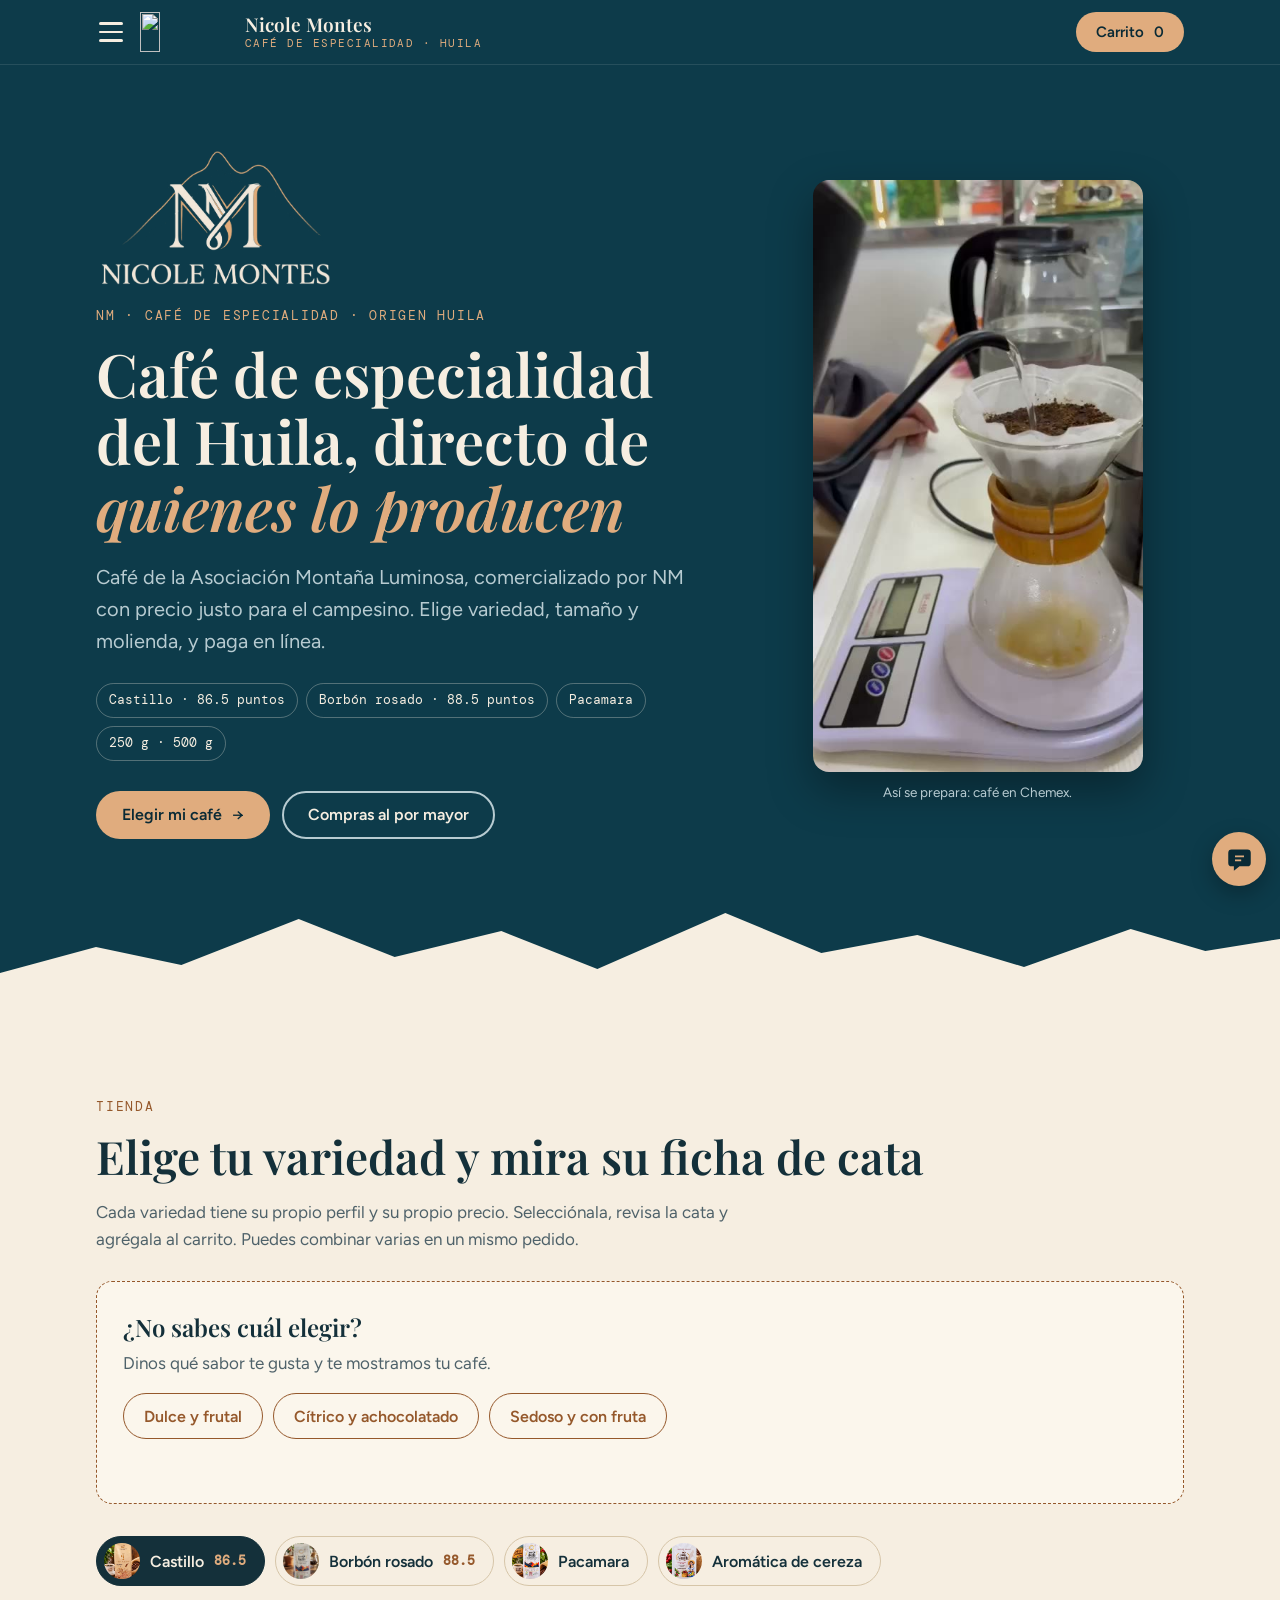
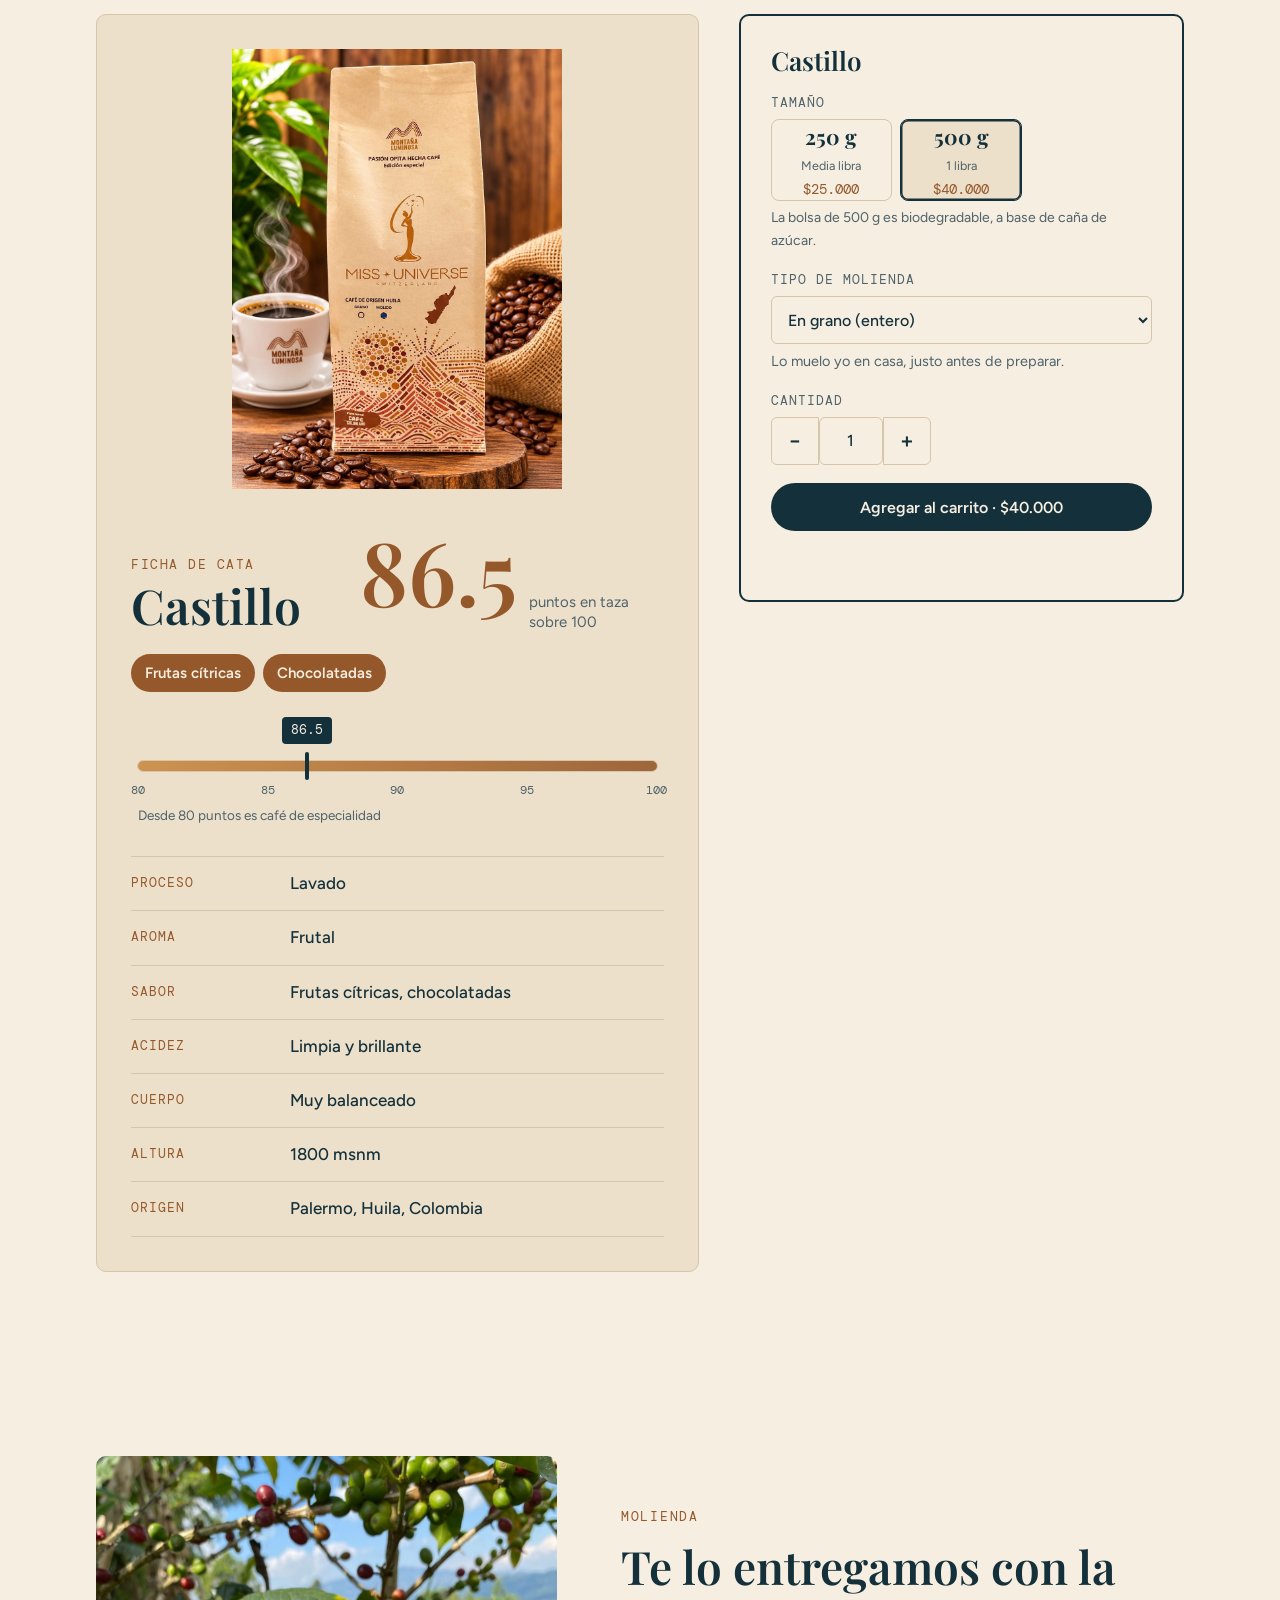
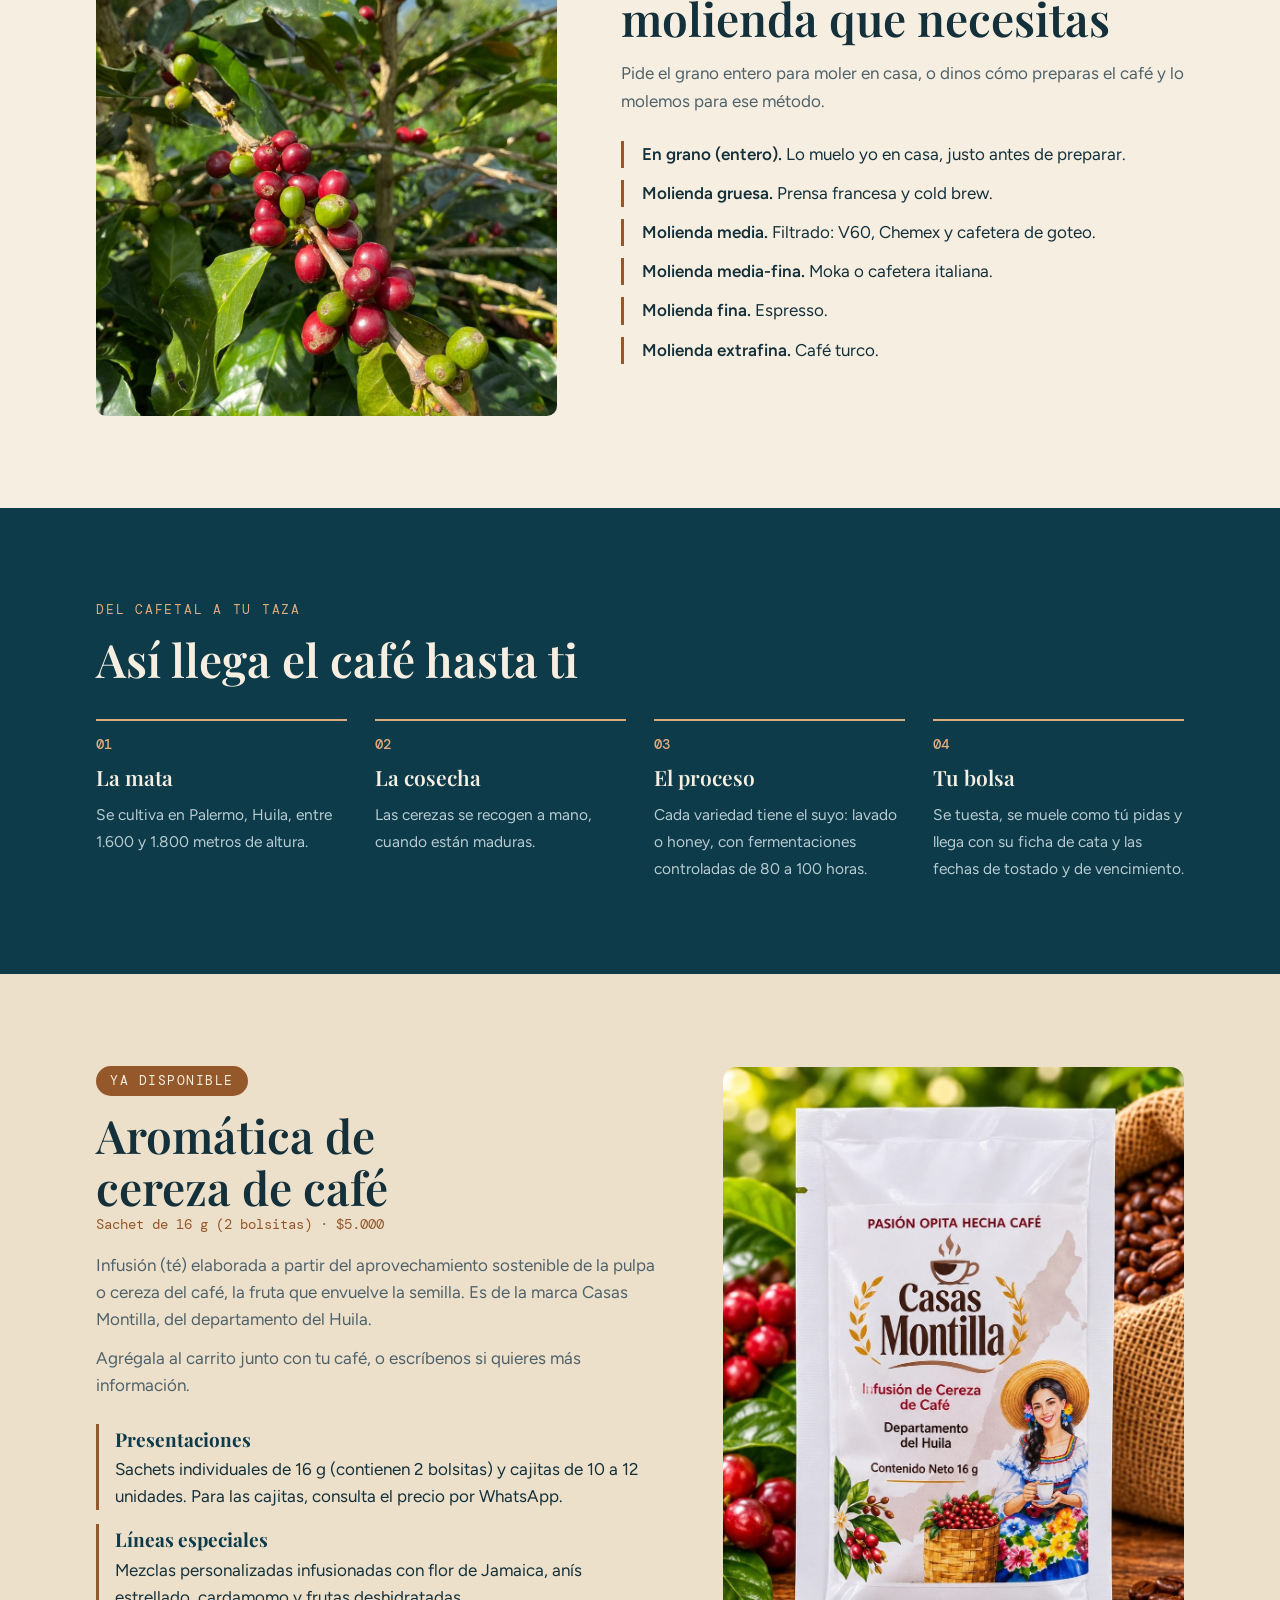
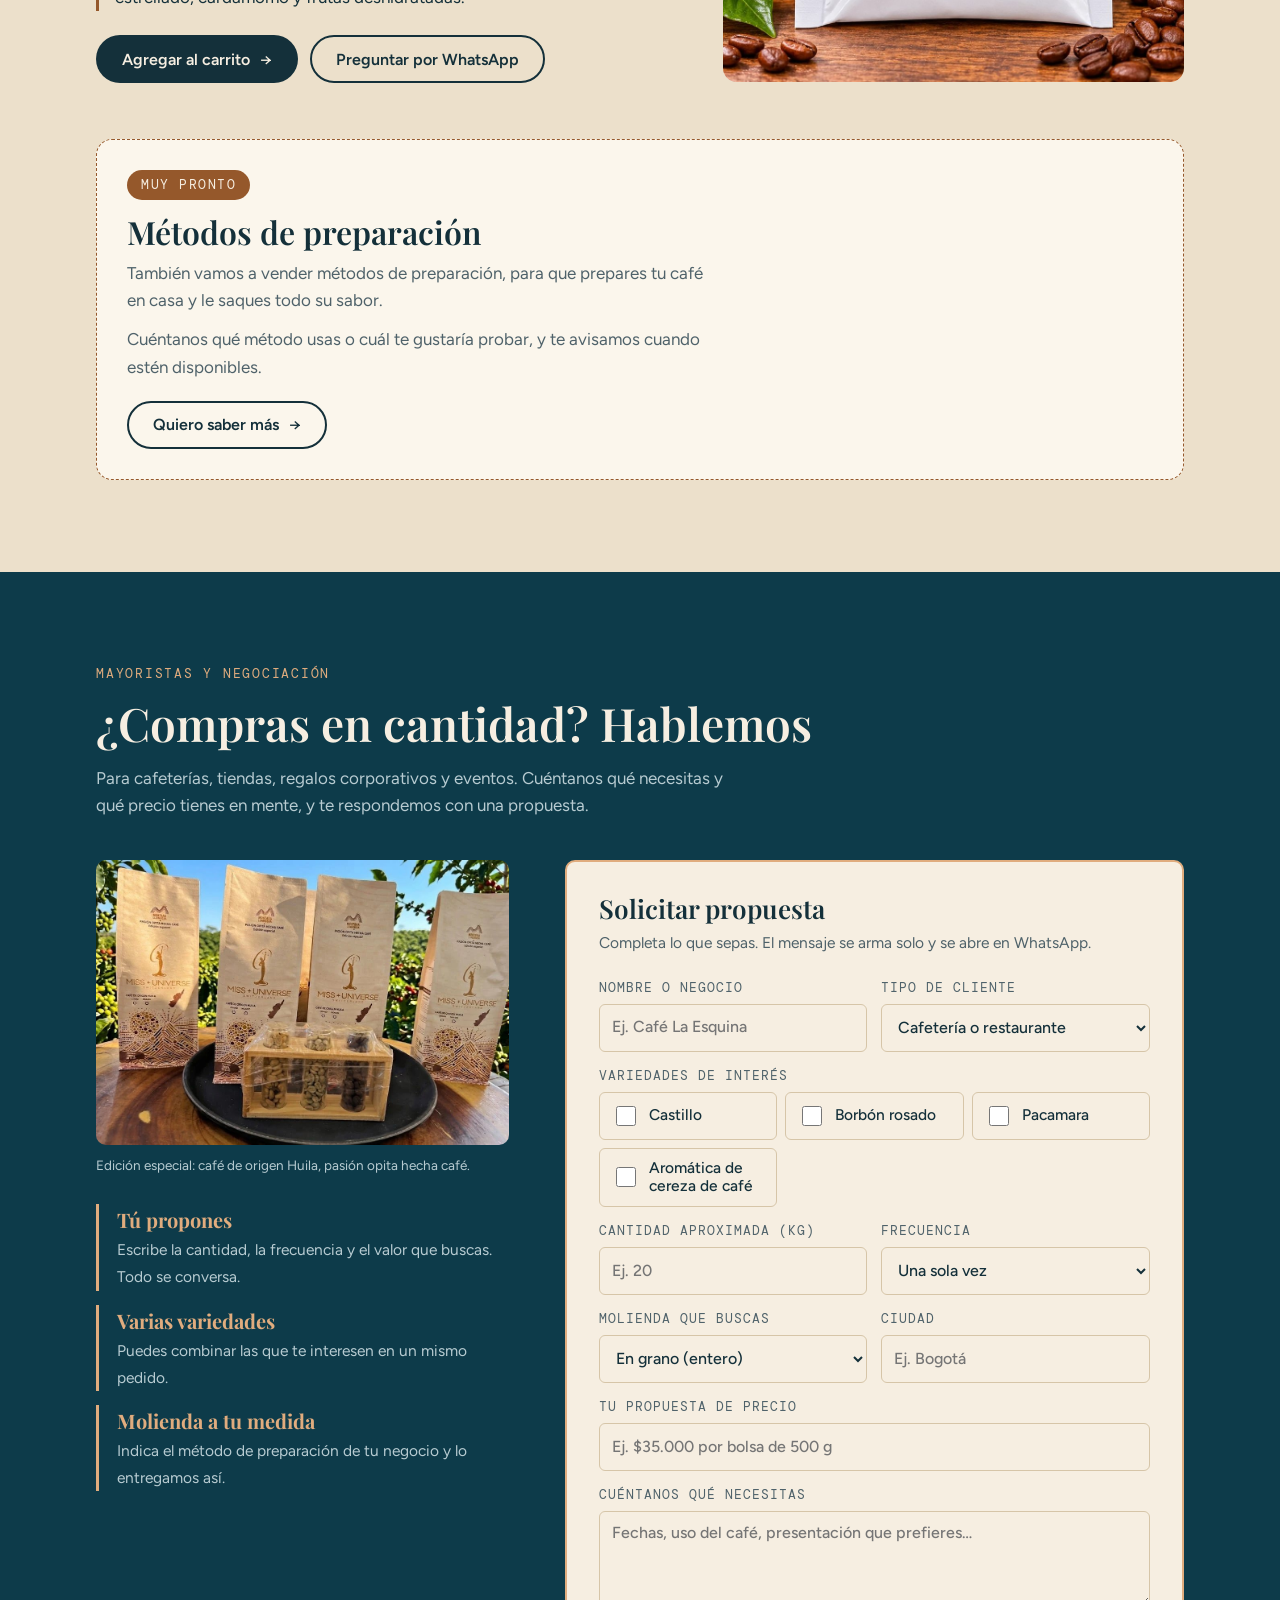
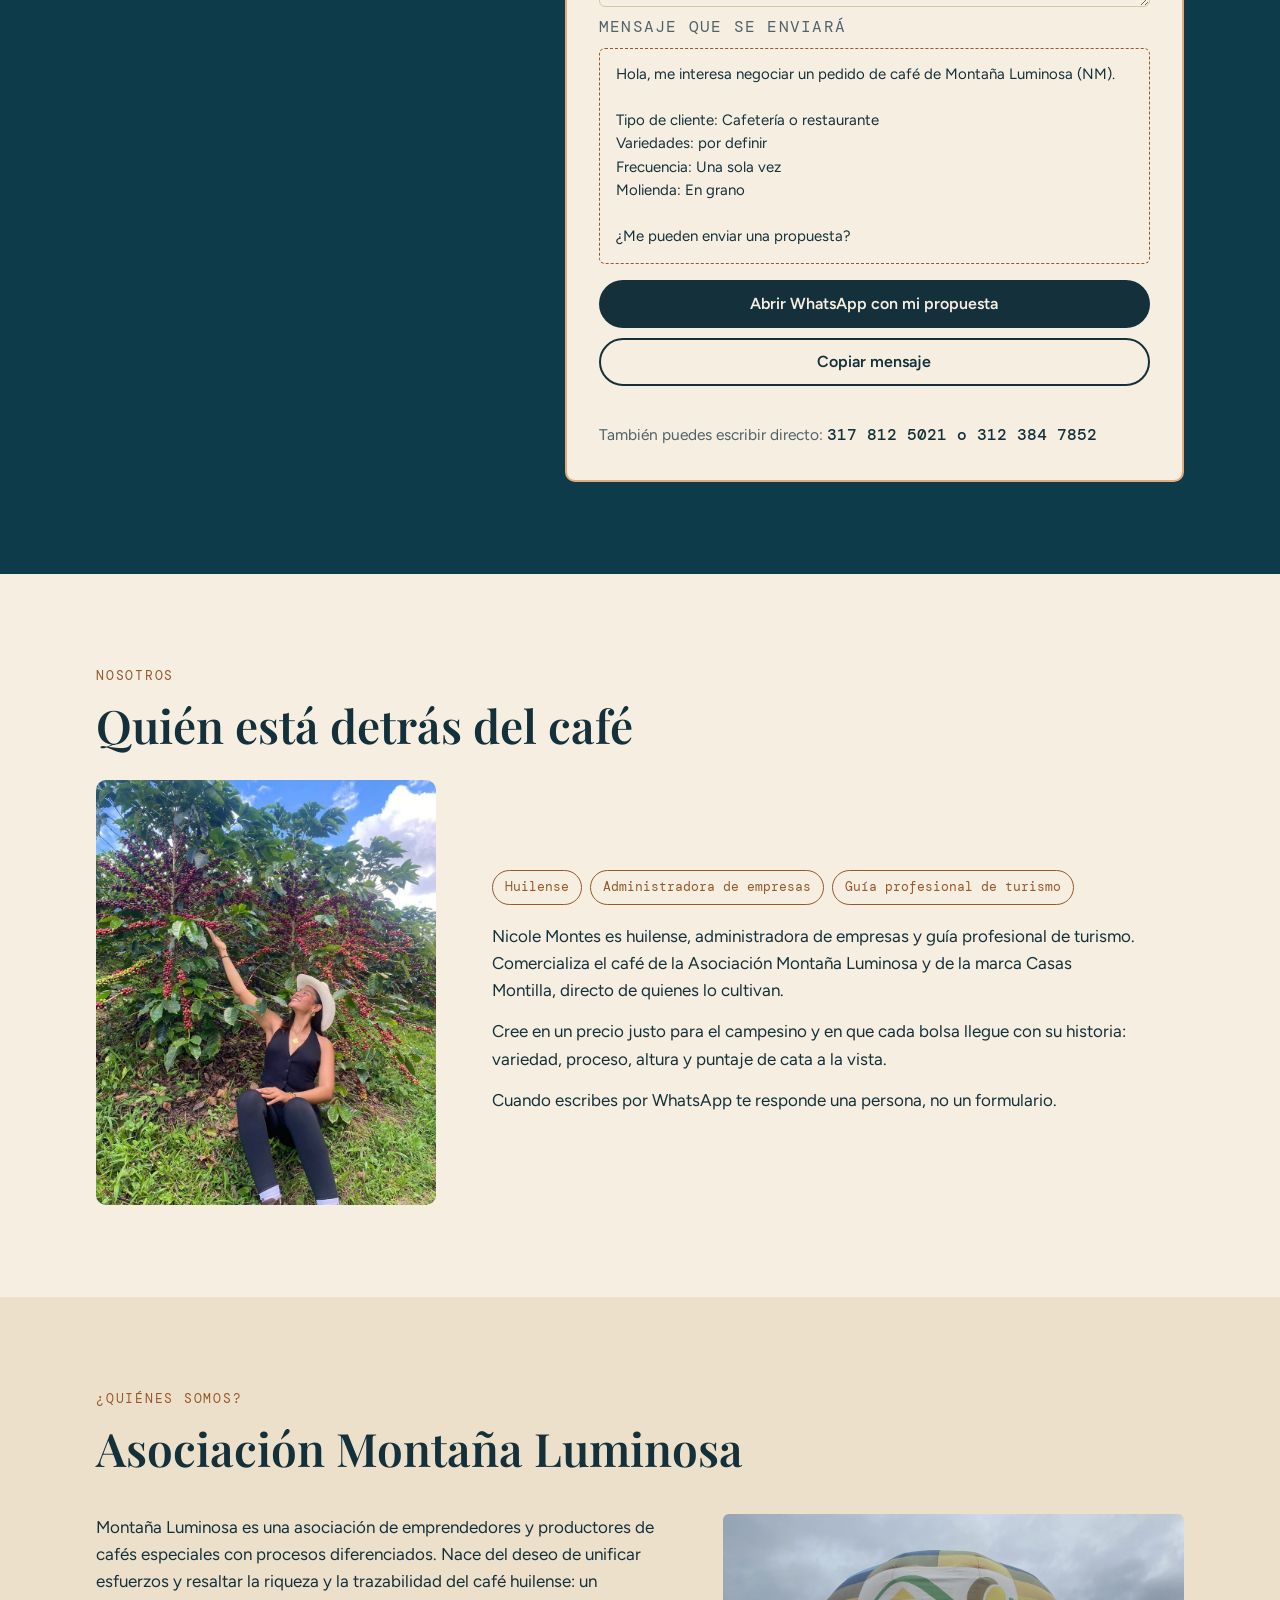
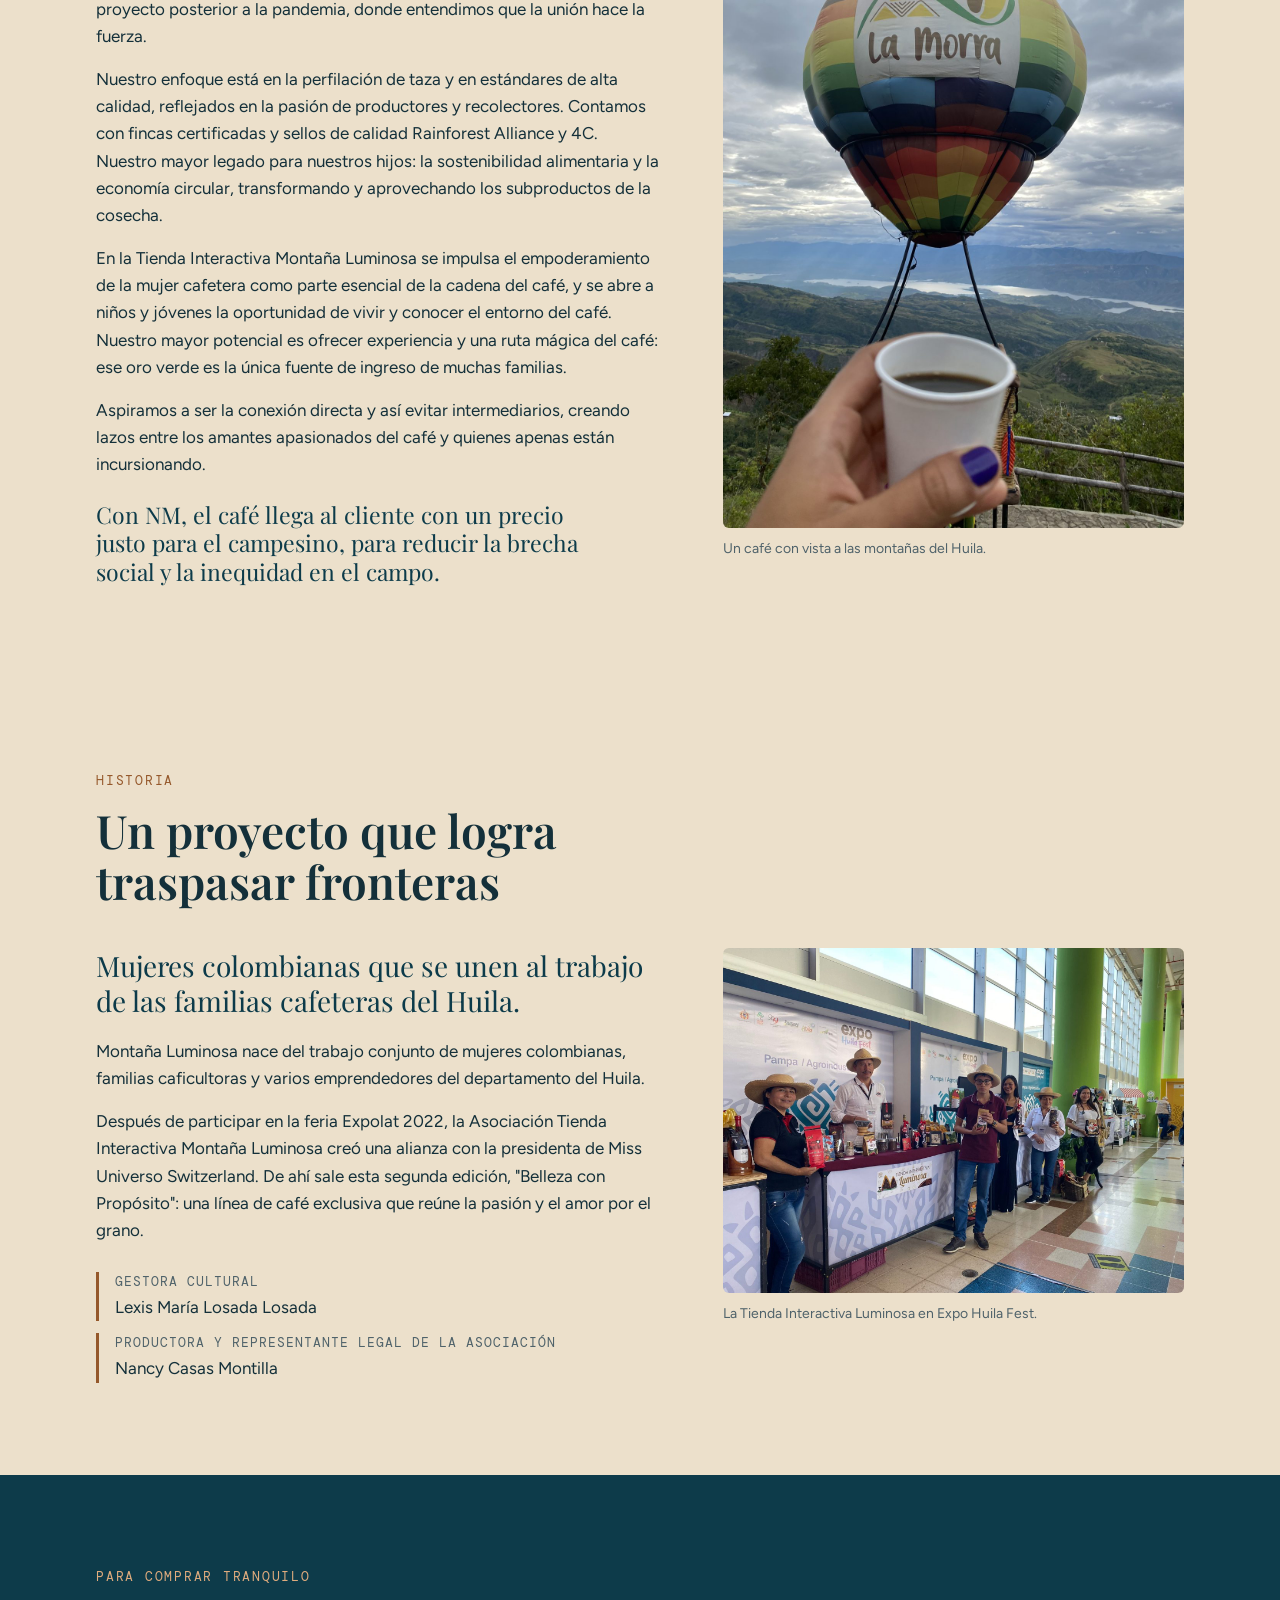
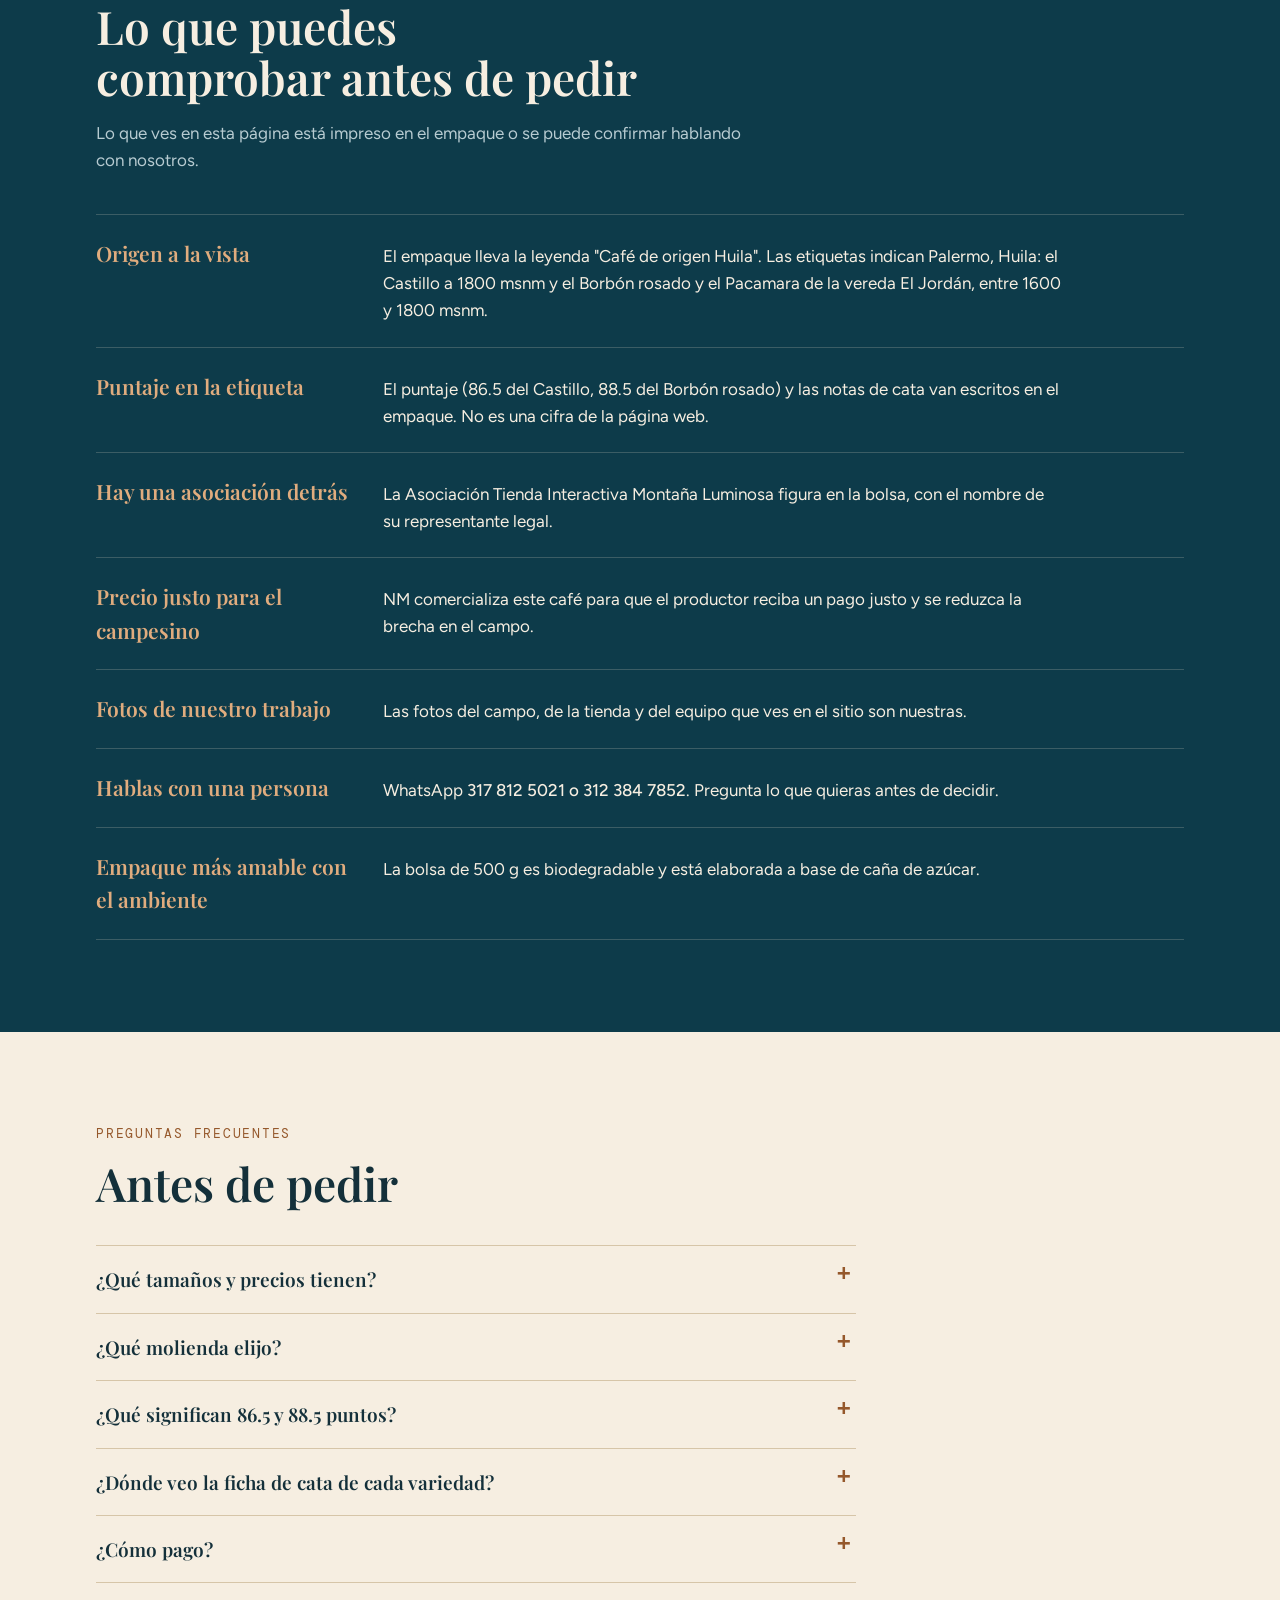
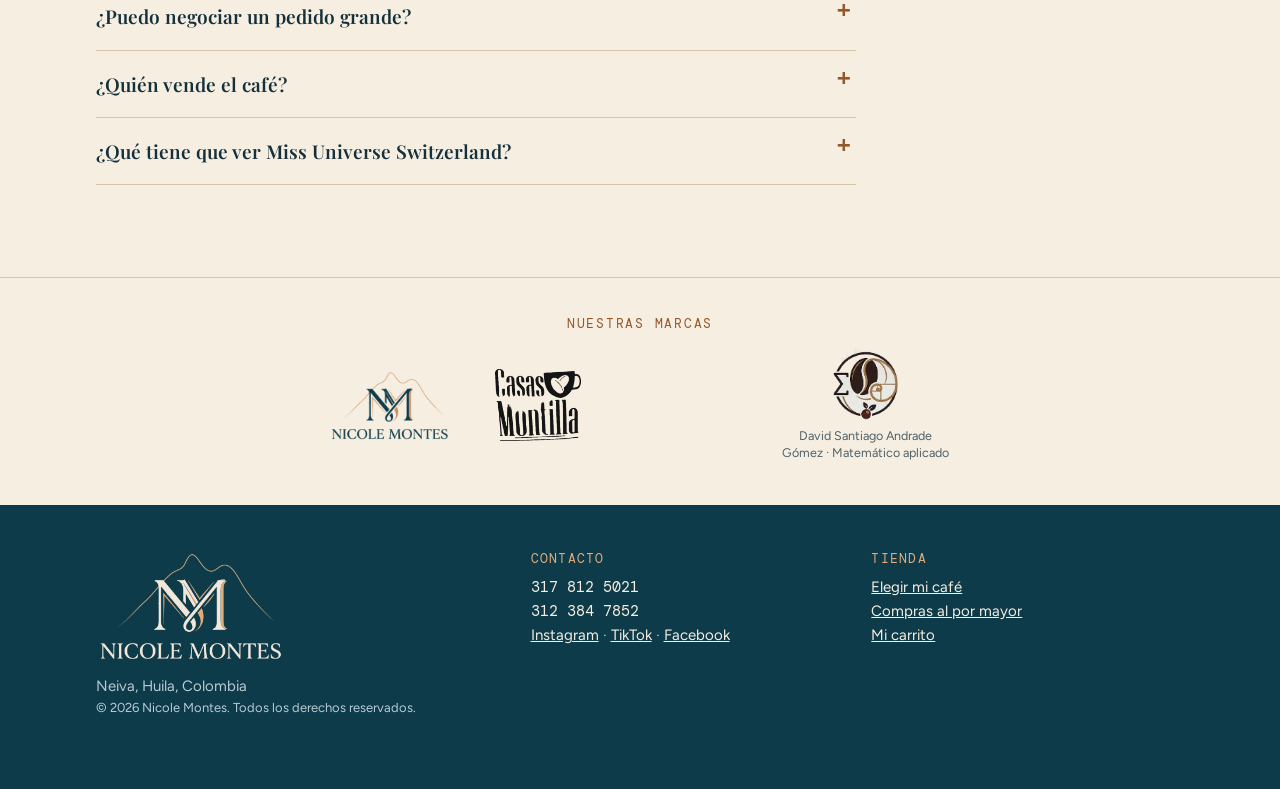
==== commit c501a7b8: "Aromatica: se quita la foto de ingredientes Co-Authored-By: Claude Sonnet 5.5 <noreply@anthropic.com" ====
--- a/index.html
+++ b/index.html
@@ -141,11 +141,6 @@
         </figure>
       </div>
 
-      <figure class="aroma-ingredientes" id="aroma-ingredientes">
-        <img id="aroma-ing" src="img/aromatica-ingredientes.jpg" alt="" width="705" height="382" loading="lazy" decoding="async">
-        <figcaption id="aroma-ing-pie"></figcaption>
-      </figure>
-
       <div class="metodos" id="metodos">
         <p class="aroma-etiqueta" id="metodos-etiqueta"></p>
         <h3 id="metodos-titulo"></h3>
--- a/site.css
+++ b/site.css
@@ -605,11 +605,8 @@
 .hero-nm { width: clamp(170px, 22vw, 240px); height: auto; margin-bottom: 18px; }
 .mark-marca { width: 112px; margin: 0; background: var(--wine); }
 
-/* Aromática: presentaciones, líneas especiales y foto de ingredientes */
+/* Aromática: presentaciones y líneas especiales */
 .aroma-lista { list-style: none; margin: 0 0 24px; padding: 0; display: grid; gap: 14px; max-width: 36em; }
 .aroma-lista li { padding-left: 16px; border-left: 3px solid var(--copper); color: var(--ink); }
 .aroma-lista b { display: block; font-family: var(--font-display); font-size: 19px; color: var(--wine); margin-bottom: 2px; }
 .aroma-lista:empty { display: none; }
-.aroma-ingredientes { margin: clamp(28px, 4vw, 48px) 0 0; }
-.aroma-ingredientes img { width: 100%; max-width: 760px; height: auto; margin-inline: auto; border-radius: 14px; }
-.aroma-ingredientes figcaption { margin-top: 10px; text-align: center; font-size: 14px; color: var(--muted); }
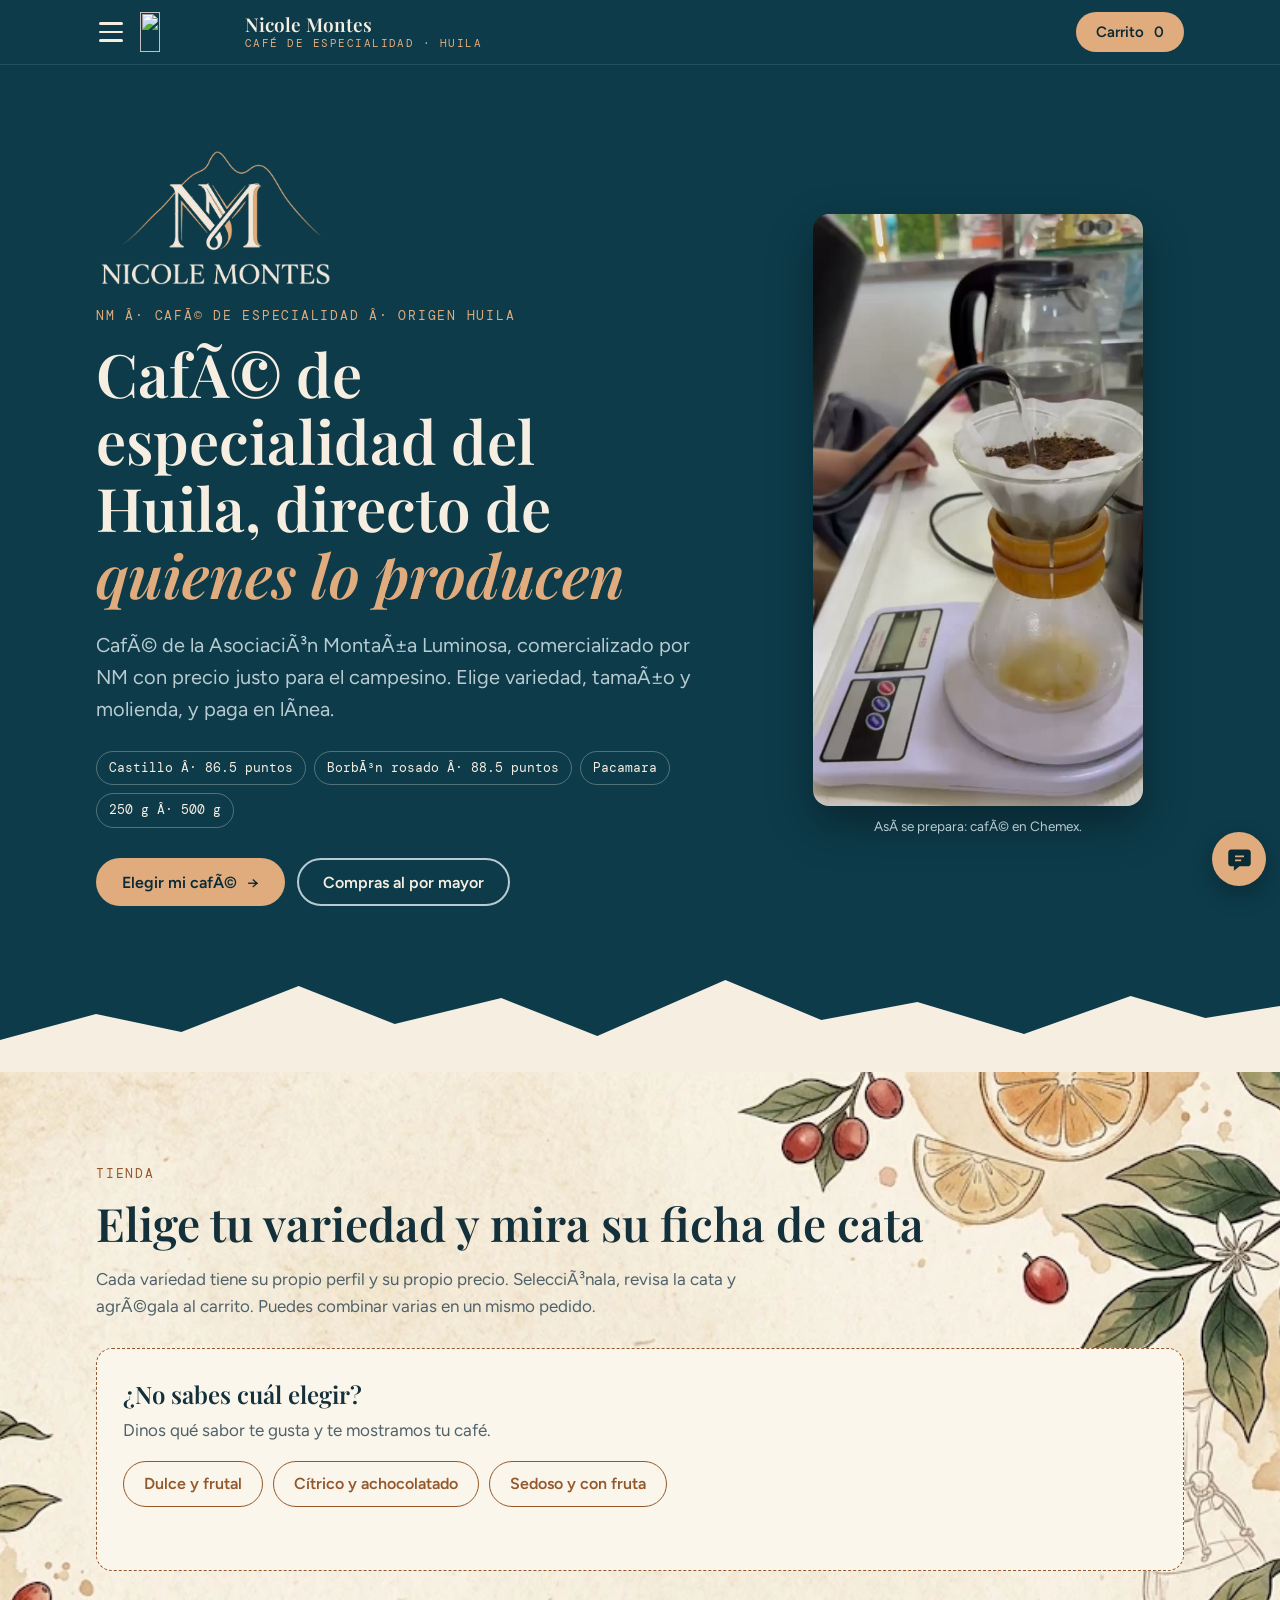
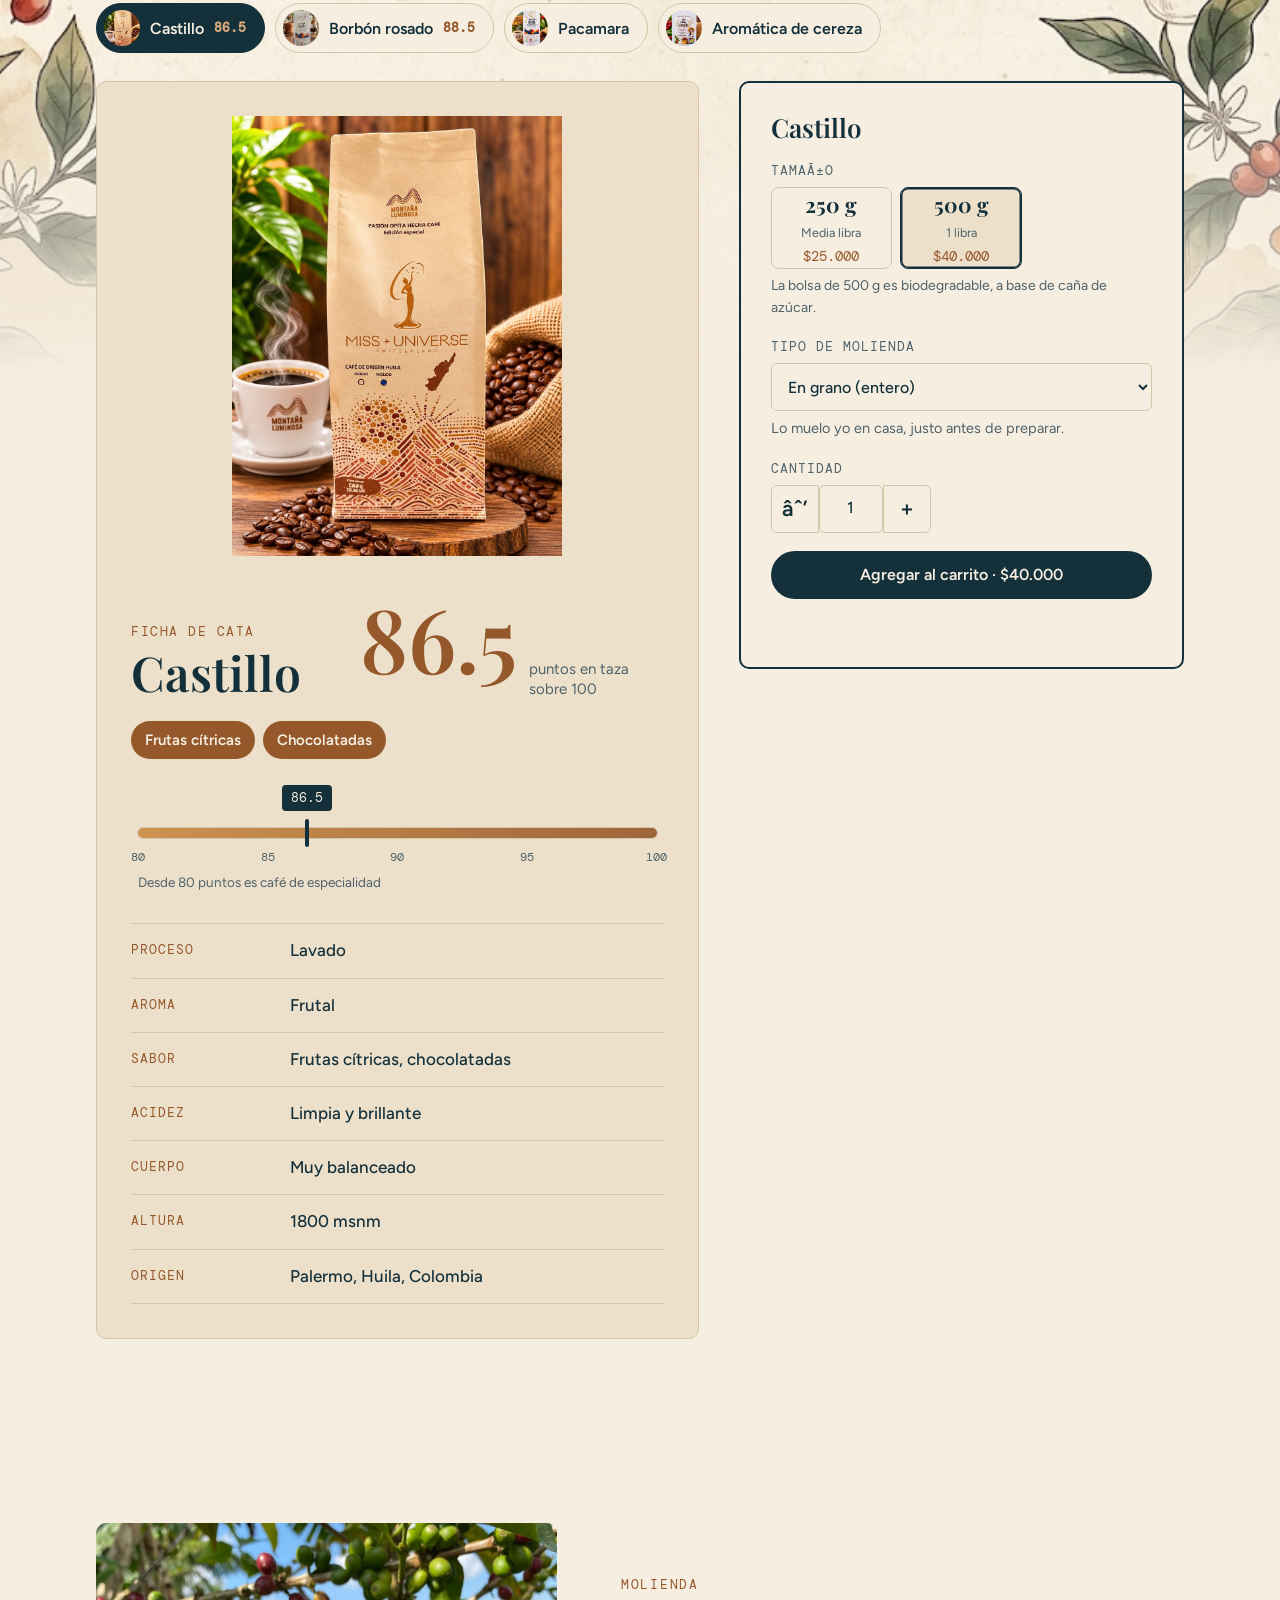
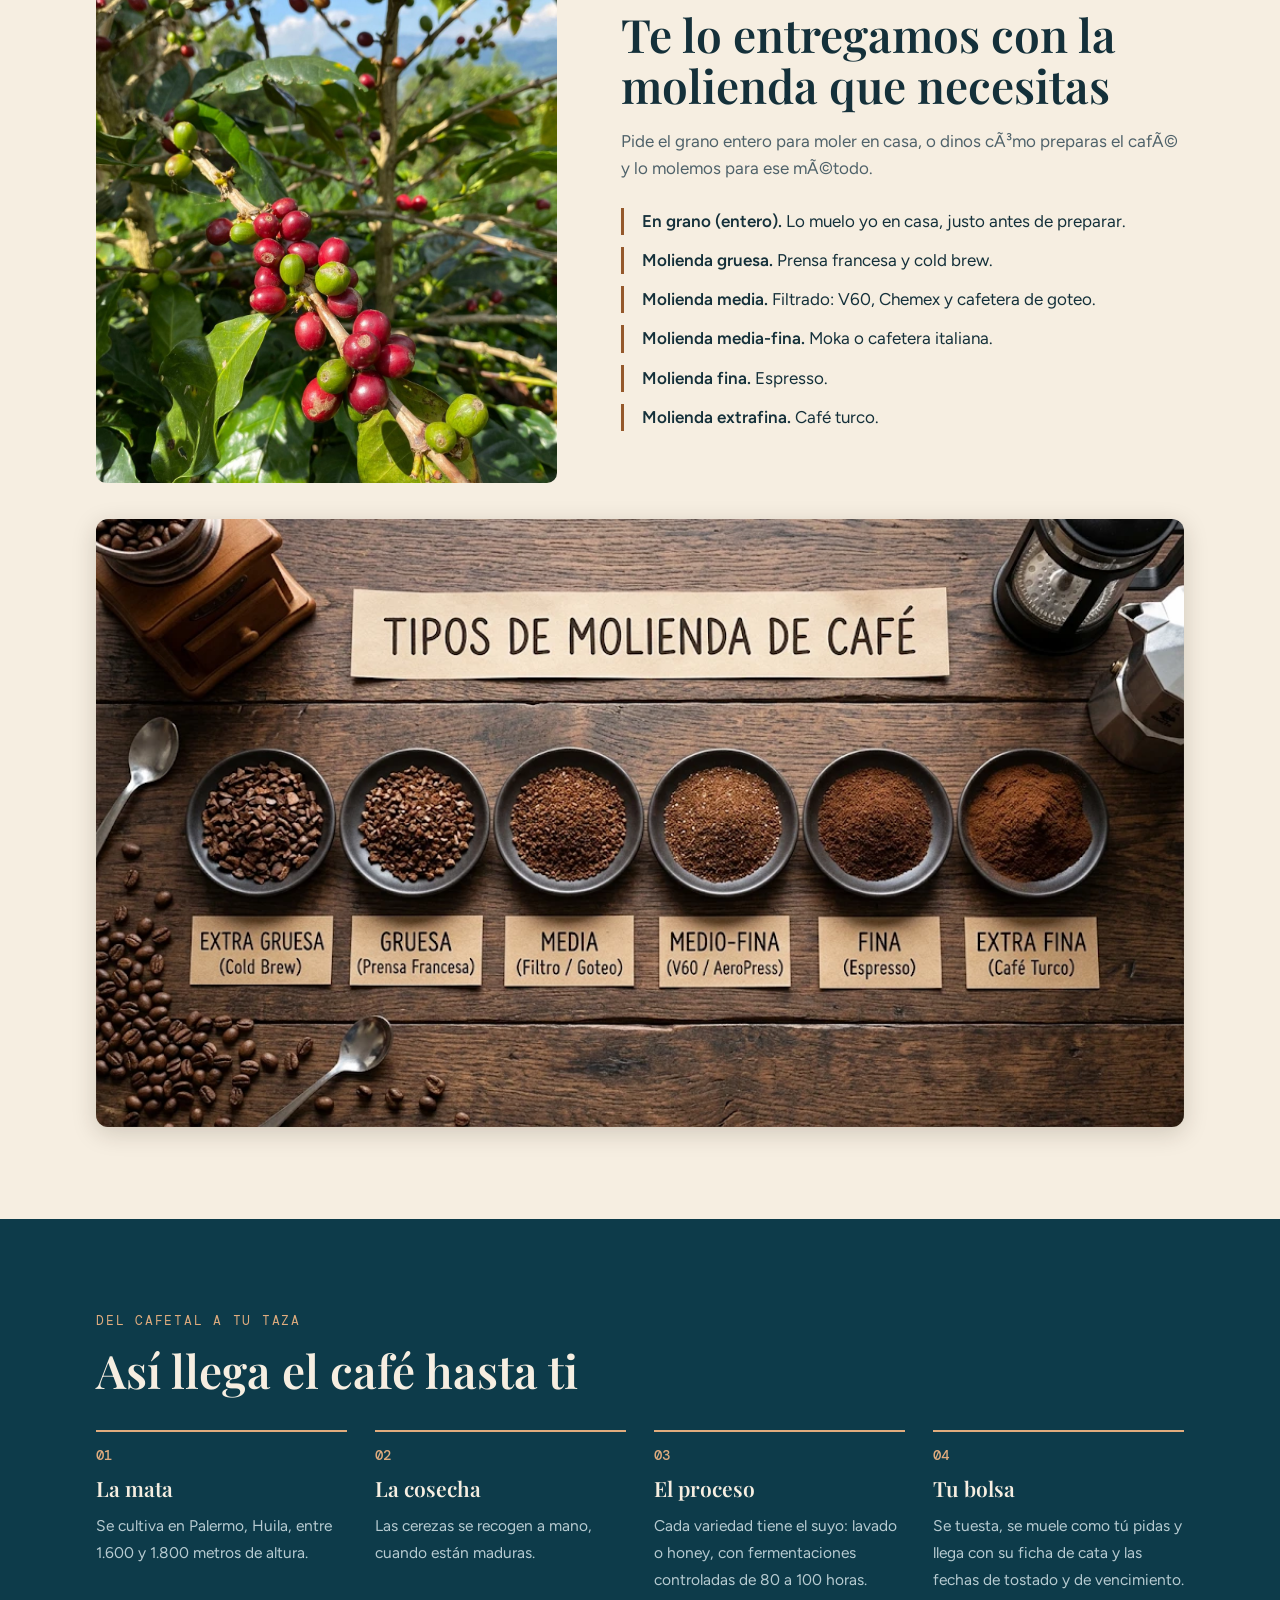
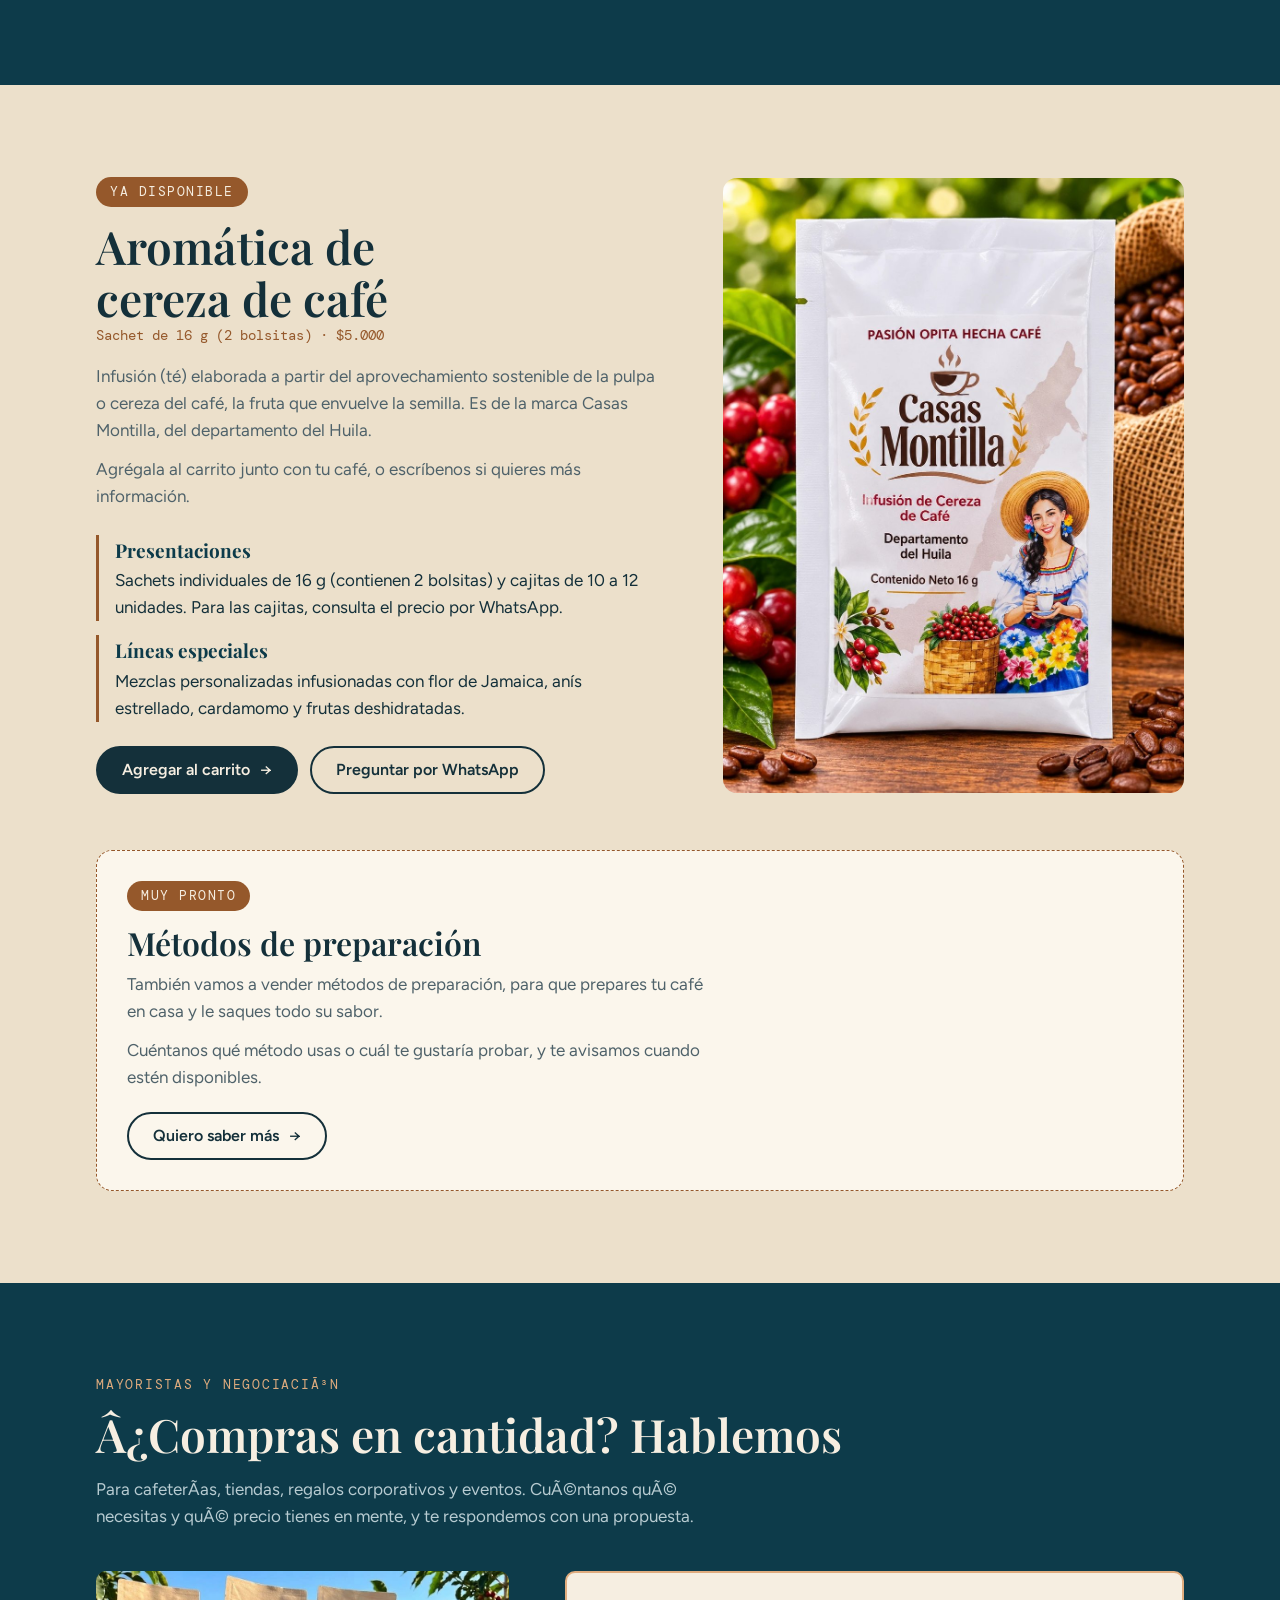
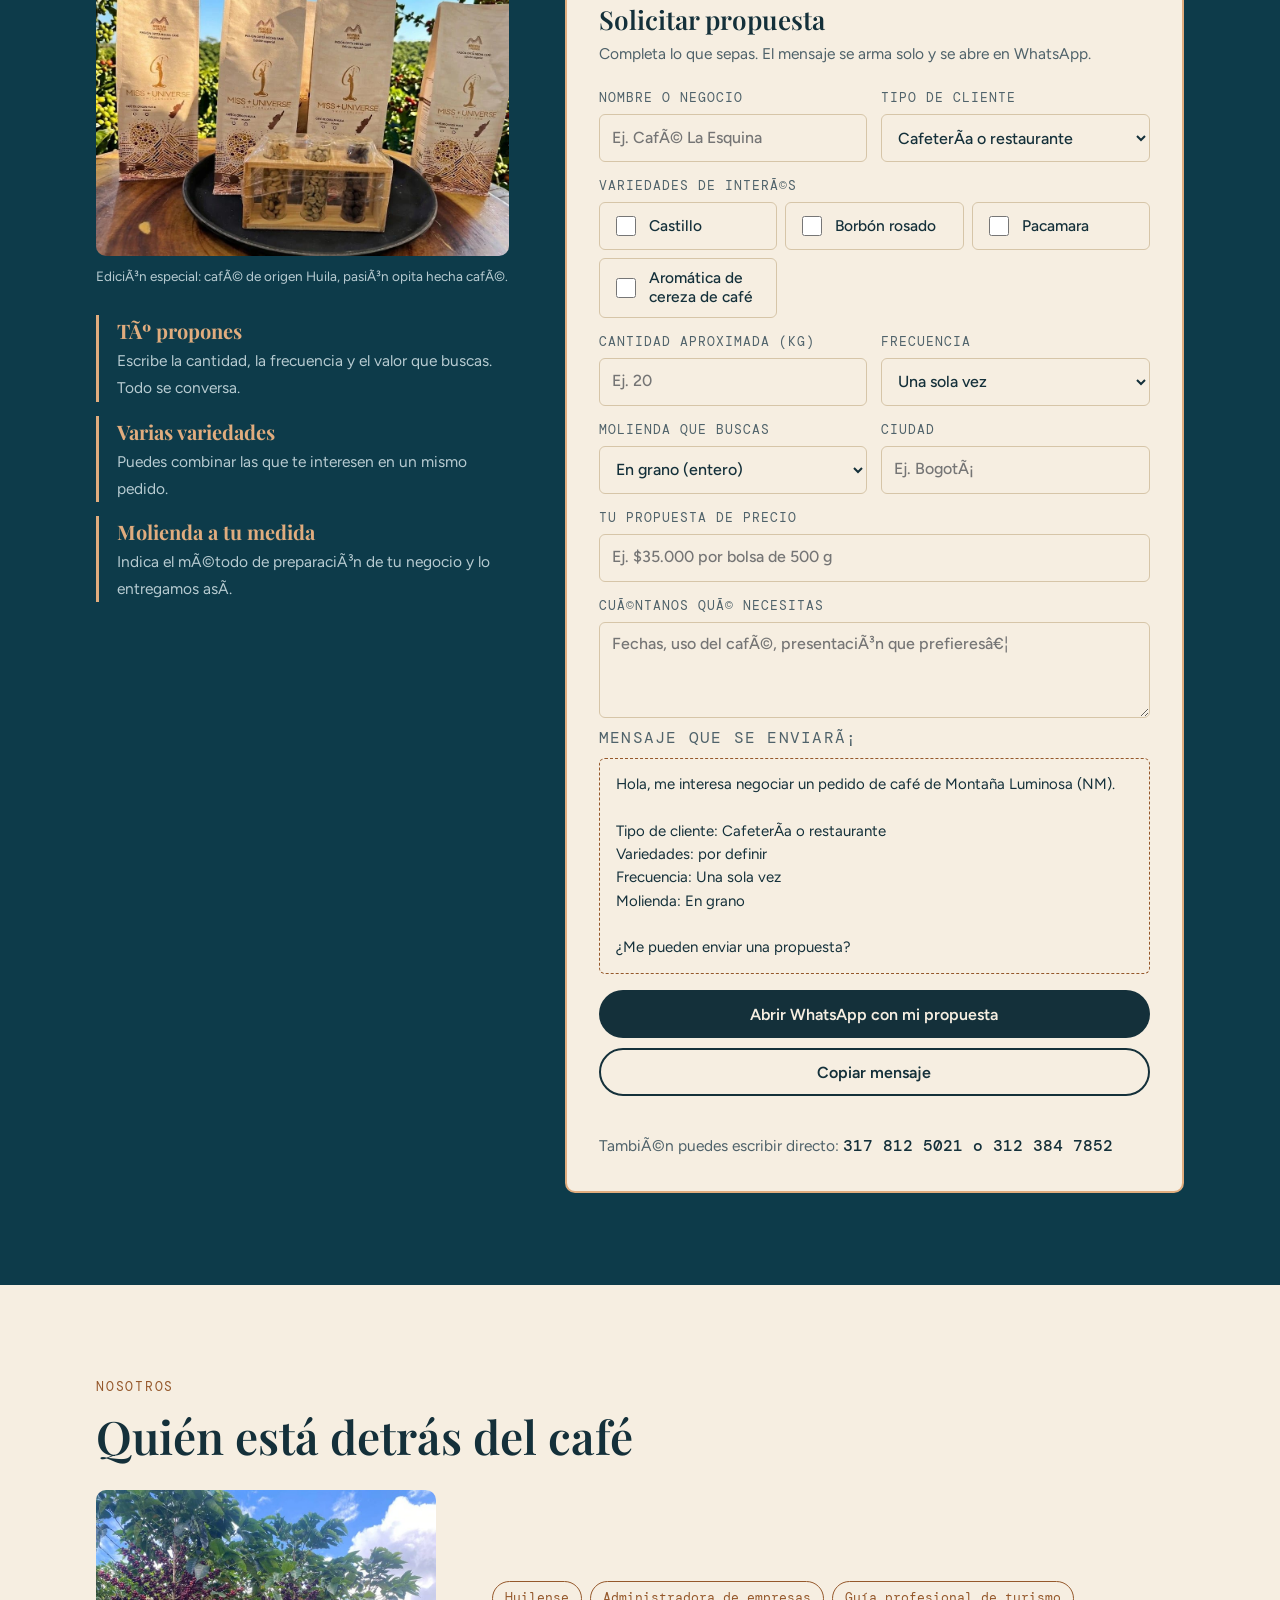
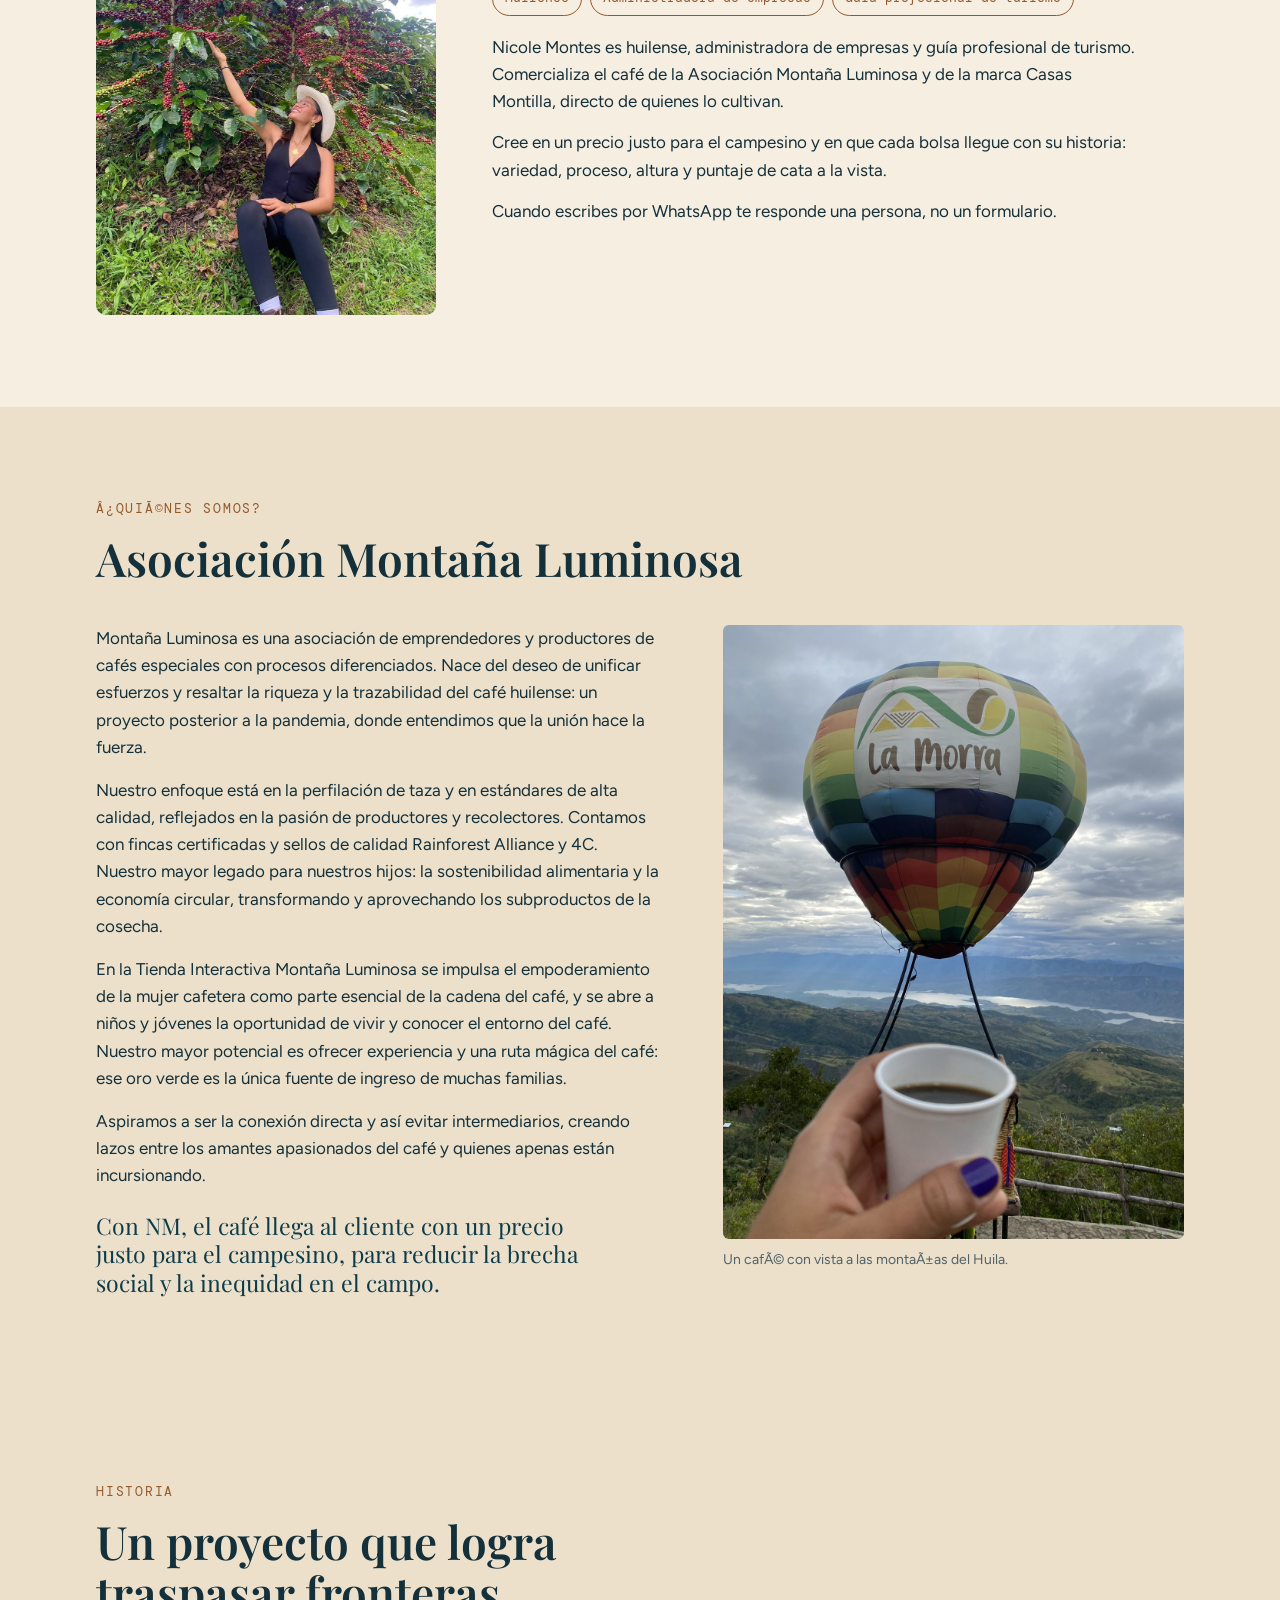
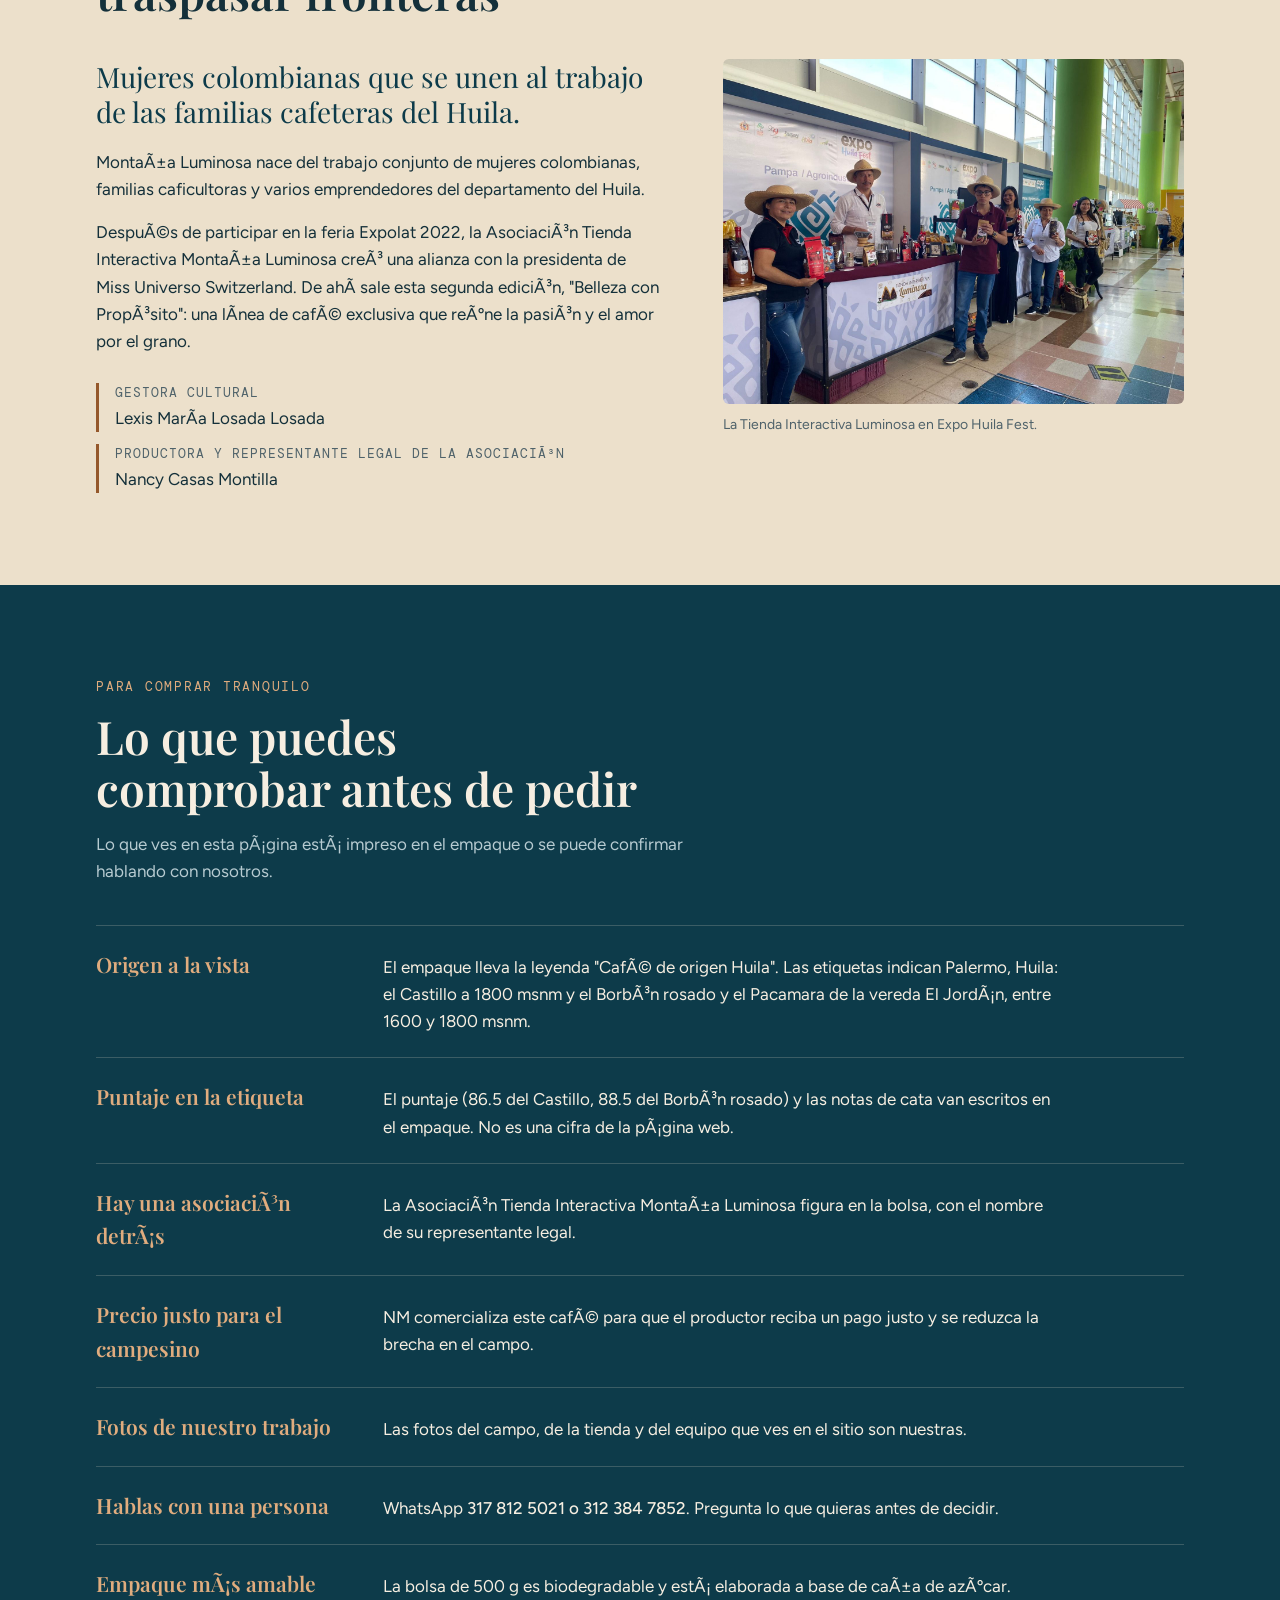
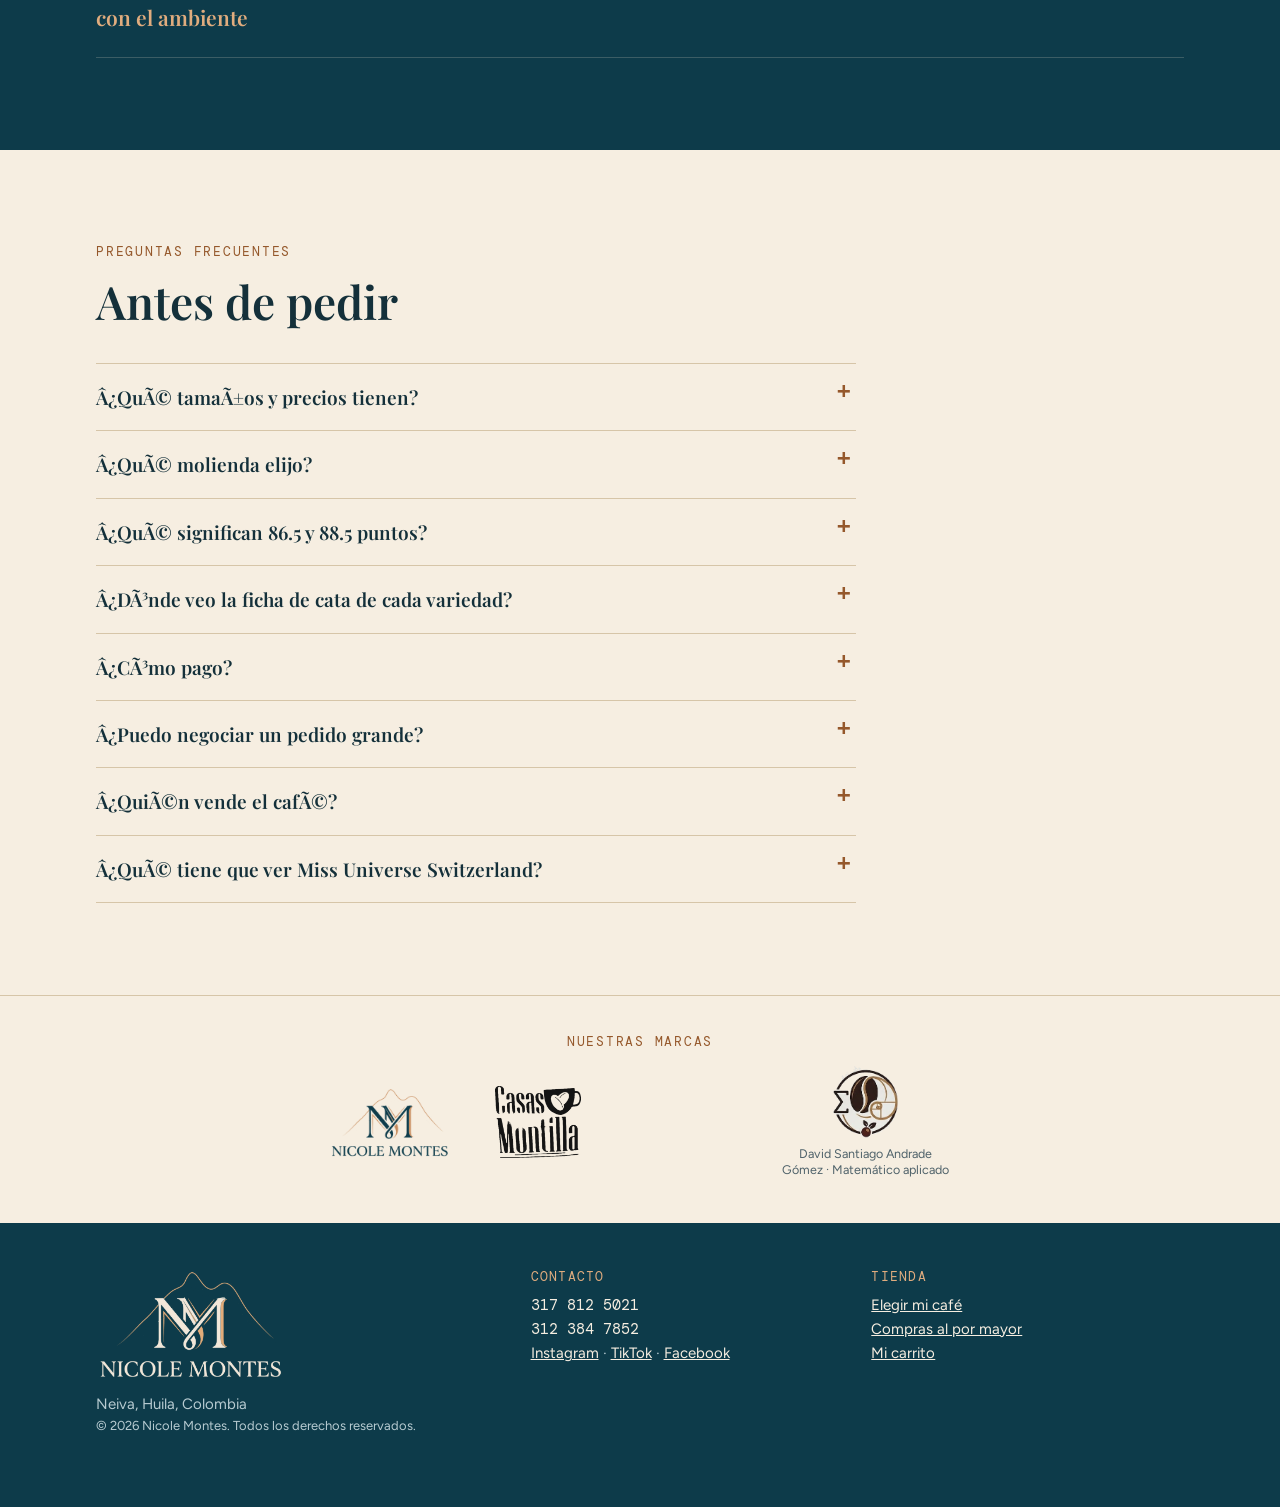
==== commit 1438e501: "Tienda: fondo acuarela y guia visual de tipos de molienda Co-Authored-By: Claude Sonnet 5.5 <noreply" ====
--- a/index.html
+++ b/index.html
@@ -1,18 +1,18 @@
-<!doctype html>
+﻿<!doctype html>
 <html lang="es">
 <head>
 <meta charset="utf-8">
 <meta name="viewport" content="width=device-width, initial-scale=1, viewport-fit=cover">
-<title>Café de especialidad del Huila · Nicole Montes</title>
-<meta name="description" content="Café de especialidad del Huila: Castillo, Borbón rosado y Pacamara. Bolsas de 250 g y 500 g, con ficha de cata. Compra en línea con pago seguro.">
+<title>CafÃ© de especialidad del Huila Â· Nicole Montes</title>
+<meta name="description" content="CafÃ© de especialidad del Huila: Castillo, BorbÃ³n rosado y Pacamara. Bolsas de 250 g y 500 g, con ficha de cata. Compra en lÃ­nea con pago seguro.">
 <meta property="og:type" content="website">
-<meta property="og:title" content="Café de especialidad del Huila · Nicole Montes">
-<meta property="og:description" content="Café de especialidad del Huila: Castillo, Borbón rosado y Pacamara. Bolsas de 250 g y 500 g, con ficha de cata. Compra en línea con pago seguro.">
+<meta property="og:title" content="CafÃ© de especialidad del Huila Â· Nicole Montes">
+<meta property="og:description" content="CafÃ© de especialidad del Huila: Castillo, BorbÃ³n rosado y Pacamara. Bolsas de 250 g y 500 g, con ficha de cata. Compra en lÃ­nea con pago seguro.">
 <meta name="theme-color" content="#0d3b4a">
 <link rel="preconnect" href="https://fonts.googleapis.com">
 <link rel="preconnect" href="https://fonts.gstatic.com" crossorigin>
 <link rel="stylesheet" href="https://fonts.googleapis.com/css2?family=DM+Mono:wght@400;500&family=Figtree:wght@400;500;600&family=Playfair+Display:ital,wght@0,500;0,600;0,700;1,500;1,600&display=swap">
-<link rel="stylesheet" href="site.css">
+<link rel="stylesheet" href="site.css?v=20261105b">
 </head>
 <body data-page="inicio">
 <div id="site-header"></div>
@@ -23,24 +23,24 @@
       <div class="hero-grid">
         <div>
           <img class="hero-nm" src="img/nm-logo-claro.png" alt="Logo de Nicole Montes" width="1302" height="775">
-          <p class="eyebrow">NM · Café de especialidad · Origen Huila</p>
-          <h1>Café de especialidad del Huila, directo de <em>quienes lo producen</em></h1>
-          <p class="lead">Café de la Asociación Montaña Luminosa, comercializado por NM con precio justo para el campesino. Elige variedad, tamaño y molienda, y paga en línea.</p>
+          <p class="eyebrow">NM Â· CafÃ© de especialidad Â· Origen Huila</p>
+          <h1>CafÃ© de especialidad del Huila, directo de <em>quienes lo producen</em></h1>
+          <p class="lead">CafÃ© de la AsociaciÃ³n MontaÃ±a Luminosa, comercializado por NM con precio justo para el campesino. Elige variedad, tamaÃ±o y molienda, y paga en lÃ­nea.</p>
           <div class="chips" aria-label="Resumen">
-            <span class="chip">Castillo · 86.5 puntos</span>
-            <span class="chip">Borbón rosado · 88.5 puntos</span>
+            <span class="chip">Castillo Â· 86.5 puntos</span>
+            <span class="chip">BorbÃ³n rosado Â· 88.5 puntos</span>
             <span class="chip">Pacamara</span>
-            <span class="chip">250 g · 500 g</span>
+            <span class="chip">250 g Â· 500 g</span>
           </div>
           <div class="cta-row">
-            <a class="btn btn-gold arrow" href="#tienda">Elegir mi café</a>
+            <a class="btn btn-gold arrow" href="#tienda">Elegir mi cafÃ©</a>
             <a class="btn btn-line" href="#negociar">Compras al por mayor</a>
           </div>
         </div>
         <figure class="hero-photo hero-video">
           <video src="media/montana-luminosa.mp4" poster="media/montana-luminosa.jpg" width="464" height="832" autoplay muted loop playsinline preload="auto"
-                 aria-label="Preparación de un café en Chemex: se vierte agua caliente sobre el café molido, sobre una báscula"></video>
-          <figcaption>Así se prepara: café en Chemex.</figcaption>
+                 aria-label="PreparaciÃ³n de un cafÃ© en Chemex: se vierte agua caliente sobre el cafÃ© molido, sobre una bÃ¡scula"></video>
+          <figcaption>AsÃ­ se prepara: cafÃ© en Chemex.</figcaption>
         </figure>
       </div>
     </div>
@@ -53,7 +53,7 @@
       <div class="pay-banner" id="pay-banner" role="status" hidden></div>
       <p class="eyebrow">Tienda</p>
       <h2>Elige tu variedad y mira su ficha de cata</h2>
-      <p class="intro">Cada variedad tiene su propio perfil y su propio precio. Selecciónala, revisa la cata y agrégala al carrito. Puedes combinar varias en un mismo pedido.</p>
+      <p class="intro">Cada variedad tiene su propio perfil y su propio precio. SelecciÃ³nala, revisa la cata y agrÃ©gala al carrito. Puedes combinar varias en un mismo pedido.</p>
 
       <div class="elegir" id="elegir">
         <p class="elegir-t" id="elegir-titulo"></p>
@@ -68,9 +68,9 @@
         <article class="ficha" id="ficha" aria-live="polite"></article>
 
         <div class="buy">
-          <h3 id="buy-title">Tu selección</h3>
+          <h3 id="buy-title">Tu selecciÃ³n</h3>
           <fieldset class="field" id="buy-sizes" style="border:0;padding:0;margin:0;">
-            <legend>Tamaño</legend>
+            <legend>TamaÃ±o</legend>
             <div class="sizes-pick" id="sizes"></div>
             <p class="note-small" id="size-note"></p>
           </fieldset>
@@ -83,16 +83,16 @@
             <div class="field">
               <label for="qty">Cantidad</label>
               <div class="qty">
-                <button type="button" id="qty-minus" aria-label="Menos">−</button>
+                <button type="button" id="qty-minus" aria-label="Menos">âˆ’</button>
                 <input id="qty" type="number" inputmode="numeric" min="1" max="99" value="1">
-                <button type="button" id="qty-plus" aria-label="Más">+</button>
+                <button type="button" id="qty-plus" aria-label="MÃ¡s">+</button>
               </div>
             </div>
           </div>
           <button class="btn btn-solid btn-wide" id="add" type="button">Agregar al carrito</button>
           <p class="add-status" id="add-status" role="status"></p>
           <div class="buy-sinprecio" id="buy-sinprecio" hidden>
-            <p>Estamos confirmando el precio de este producto. Escríbenos y te lo decimos al instante, junto con la disponibilidad y el envío.</p>
+            <p>Estamos confirmando el precio de este producto. EscrÃ­benos y te lo decimos al instante, junto con la disponibilidad y el envÃ­o.</p>
             <a class="btn btn-solid btn-wide" id="buy-wa" href="#" target="_blank" rel="noopener">Preguntar precio por WhatsApp</a>
           </div>
         </div>
@@ -103,14 +103,17 @@
 <section class="section" id="molienda">
     <div class="wrap">
       <div class="beans-grid">
-        <img class="molienda-foto" src="img/palo-de-cafe.jpg" alt="Rama de café con cerezas rojas y verdes, y montañas al fondo" width="1200" height="1600" loading="lazy" decoding="async">
+        <img class="molienda-foto" src="img/palo-de-cafe.jpg" alt="Rama de cafÃ© con cerezas rojas y verdes, y montaÃ±as al fondo" width="1200" height="1600" loading="lazy" decoding="async">
         <div>
           <p class="eyebrow">Molienda</p>
           <h2>Te lo entregamos con la molienda que necesitas</h2>
-          <p class="intro">Pide el grano entero para moler en casa, o dinos cómo preparas el café y lo molemos para ese método.</p>
+          <p class="intro">Pide el grano entero para moler en casa, o dinos cÃ³mo preparas el cafÃ© y lo molemos para ese mÃ©todo.</p>
           <ul class="brew" id="brew"></ul>
         </div>
       </div>
+      <figure class="molienda-guia">
+        <img src="img/guia-molienda.webp" alt="Tipos de molienda de cafÃ©: extra gruesa para cold brew, gruesa para prensa francesa, media para filtro, medio-fina para V60 y AeroPress, fina para espresso y extra fina para cafÃ© turco" width="1024" height="572" loading="lazy" decoding="async">
+      </figure>
     </div>
   </section>
 
@@ -153,17 +156,17 @@
 
 <section class="section deal" id="negociar">
     <div class="wrap">
-      <p class="eyebrow">Mayoristas y negociación</p>
-      <h2>¿Compras en cantidad? Hablemos</h2>
-      <p class="intro">Para cafeterías, tiendas, regalos corporativos y eventos. Cuéntanos qué necesitas y qué precio tienes en mente, y te respondemos con una propuesta.</p>
+      <p class="eyebrow">Mayoristas y negociaciÃ³n</p>
+      <h2>Â¿Compras en cantidad? Hablemos</h2>
+      <p class="intro">Para cafeterÃ­as, tiendas, regalos corporativos y eventos. CuÃ©ntanos quÃ© necesitas y quÃ© precio tienes en mente, y te respondemos con una propuesta.</p>
 
       <div class="deal-grid">
         <div class="deal-side">
-          <figure class="deal-foto"><img src="img/mayoristas.jpg" alt="Bolsas de café de la edición especial de Montaña Luminosa con Miss Universe Switzerland y un estuche con tres tubos de granos de café" width="1024" height="707" loading="lazy" decoding="async"><figcaption>Edición especial: café de origen Huila, pasión opita hecha café.</figcaption></figure>
+          <figure class="deal-foto"><img src="img/mayoristas.jpg" alt="Bolsas de cafÃ© de la ediciÃ³n especial de MontaÃ±a Luminosa con Miss Universe Switzerland y un estuche con tres tubos de granos de cafÃ©" width="1024" height="707" loading="lazy" decoding="async"><figcaption>EdiciÃ³n especial: cafÃ© de origen Huila, pasiÃ³n opita hecha cafÃ©.</figcaption></figure>
           <ul class="deal-list">
-          <li><b>Tú propones</b><span>Escribe la cantidad, la frecuencia y el valor que buscas. Todo se conversa.</span></li>
+          <li><b>TÃº propones</b><span>Escribe la cantidad, la frecuencia y el valor que buscas. Todo se conversa.</span></li>
           <li><b>Varias variedades</b><span>Puedes combinar las que te interesen en un mismo pedido.</span></li>
-          <li><b>Molienda a tu medida</b><span>Indica el método de preparación de tu negocio y lo entregamos así.</span></li>
+          <li><b>Molienda a tu medida</b><span>Indica el mÃ©todo de preparaciÃ³n de tu negocio y lo entregamos asÃ­.</span></li>
         </ul>
         </div>
 
@@ -174,12 +177,12 @@
             <div class="fields-2">
               <div class="field">
                 <label for="n-nombre">Nombre o negocio</label>
-                <input id="n-nombre" type="text" placeholder="Ej. Café La Esquina" maxlength="80">
+                <input id="n-nombre" type="text" placeholder="Ej. CafÃ© La Esquina" maxlength="80">
               </div>
               <div class="field">
                 <label for="n-tipo">Tipo de cliente</label>
                 <select id="n-tipo">
-                  <option>Cafetería o restaurante</option>
+                  <option>CafeterÃ­a o restaurante</option>
                   <option>Tienda o distribuidor</option>
                   <option>Regalos corporativos</option>
                   <option>Evento</option>
@@ -188,7 +191,7 @@
               </div>
             </div>
             <fieldset class="field">
-              <legend>Variedades de interés</legend>
+              <legend>Variedades de interÃ©s</legend>
               <div class="checks" id="n-vars"></div>
             </fieldset>
             <div class="fields-2">
@@ -213,7 +216,7 @@
               </div>
               <div class="field">
                 <label for="n-ciudad">Ciudad</label>
-                <input id="n-ciudad" type="text" placeholder="Ej. Bogotá" maxlength="60">
+                <input id="n-ciudad" type="text" placeholder="Ej. BogotÃ¡" maxlength="60">
               </div>
             </div>
             <div class="field">
@@ -221,19 +224,19 @@
               <input id="n-propuesta" type="text" placeholder="Ej. $35.000 por bolsa de 500 g" maxlength="80">
             </div>
             <div class="field">
-              <label for="n-mensaje">Cuéntanos qué necesitas</label>
-              <textarea id="n-mensaje" placeholder="Fechas, uso del café, presentación que prefieres…" maxlength="500"></textarea>
-            </div>
-          </div>
-
-          <p class="preview-label">Mensaje que se enviará</p>
+              <label for="n-mensaje">CuÃ©ntanos quÃ© necesitas</label>
+              <textarea id="n-mensaje" placeholder="Fechas, uso del cafÃ©, presentaciÃ³n que prefieresâ€¦" maxlength="500"></textarea>
+            </div>
+          </div>
+
+          <p class="preview-label">Mensaje que se enviarÃ¡</p>
           <div class="preview" id="n-preview" aria-live="polite"></div>
           <div class="order-actions">
             <a class="btn btn-solid btn-wide" id="n-enviar" href="#" target="_blank" rel="noopener">Abrir WhatsApp con mi propuesta</a>
             <button class="btn btn-ghost btn-wide" id="n-copiar" type="button">Copiar mensaje</button>
           </div>
           <p class="status" id="n-estado" role="status"></p>
-          <p class="phones">También puedes escribir directo: <b data-tels></b></p>
+          <p class="phones">TambiÃ©n puedes escribir directo: <b data-tels></b></p>
         </form>
       </div>
     </div>
@@ -252,13 +255,13 @@
 
   <section class="section story-sec" id="asociacion">
     <div class="wrap">
-      <p class="eyebrow">¿Quiénes somos?</p>
+      <p class="eyebrow">Â¿QuiÃ©nes somos?</p>
       <h2 id="aso-title"></h2>
       <div class="story-grid">
         <div class="story" id="aso-text"></div>
         <figure class="photo-card">
-          <img src="img/la-morra.jpg" alt="Un vaso de café frente a un globo aerostático, con un valle de montañas y un embalse al fondo" width="1200" height="1600" loading="lazy" decoding="async">
-          <figcaption>Un café con vista a las montañas del Huila.</figcaption>
+          <img src="img/la-morra.jpg" alt="Un vaso de cafÃ© frente a un globo aerostÃ¡tico, con un valle de montaÃ±as y un embalse al fondo" width="1200" height="1600" loading="lazy" decoding="async">
+          <figcaption>Un cafÃ© con vista a las montaÃ±as del Huila.</figcaption>
         </figure>
       </div>
     </div>
@@ -270,15 +273,15 @@
       <div class="story-grid">
         <div class="story">
           <p class="big">Mujeres colombianas que se unen al trabajo de las familias cafeteras del Huila.</p>
-          <p>Montaña Luminosa nace del trabajo conjunto de mujeres colombianas, familias caficultoras y varios emprendedores del departamento del Huila.</p>
-          <p>Después de participar en la feria Expolat 2022, la Asociación Tienda Interactiva Montaña Luminosa creó una alianza con la presidenta de Miss Universo Switzerland. De ahí sale esta segunda edición, "Belleza con Propósito": una línea de café exclusiva que reúne la pasión y el amor por el grano.</p>
+          <p>MontaÃ±a Luminosa nace del trabajo conjunto de mujeres colombianas, familias caficultoras y varios emprendedores del departamento del Huila.</p>
+          <p>DespuÃ©s de participar en la feria Expolat 2022, la AsociaciÃ³n Tienda Interactiva MontaÃ±a Luminosa creÃ³ una alianza con la presidenta de Miss Universo Switzerland. De ahÃ­ sale esta segunda ediciÃ³n, "Belleza con PropÃ³sito": una lÃ­nea de cafÃ© exclusiva que reÃºne la pasiÃ³n y el amor por el grano.</p>
           <ul class="credits">
-            <li><small>Gestora cultural</small><span>Lexis María Losada Losada</span></li>
-            <li><small>Productora y representante legal de la Asociación</small><span>Nancy Casas Montilla</span></li>
+            <li><small>Gestora cultural</small><span>Lexis MarÃ­a Losada Losada</span></li>
+            <li><small>Productora y representante legal de la AsociaciÃ³n</small><span>Nancy Casas Montilla</span></li>
           </ul>
         </div>
         <figure class="photo-card">
-          <img src="img/tienda-expo.jpg" alt="El equipo de la Tienda Interactiva Luminosa, con sombreros, en su puesto de Expo Huila Fest, mostrando bolsas de café" width="1600" height="1200" loading="lazy" decoding="async" style="aspect-ratio:4/3">
+          <img src="img/tienda-expo.jpg" alt="El equipo de la Tienda Interactiva Luminosa, con sombreros, en su puesto de Expo Huila Fest, mostrando bolsas de cafÃ©" width="1600" height="1200" loading="lazy" decoding="async" style="aspect-ratio:4/3">
           <figcaption>La Tienda Interactiva Luminosa en Expo Huila Fest.</figcaption>
         </figure>
       </div>
@@ -290,15 +293,15 @@
     <div class="wrap">
       <p class="eyebrow">Para comprar tranquilo</p>
       <h2>Lo que puedes comprobar antes de pedir</h2>
-      <p class="intro">Lo que ves en esta página está impreso en el empaque o se puede confirmar hablando con nosotros.</p>
+      <p class="intro">Lo que ves en esta pÃ¡gina estÃ¡ impreso en el empaque o se puede confirmar hablando con nosotros.</p>
       <ul class="proofs">
-        <li><strong>Origen a la vista</strong><span>El empaque lleva la leyenda "Café de origen Huila". Las etiquetas indican Palermo, Huila: el Castillo a 1800 msnm y el Borbón rosado y el Pacamara de la vereda El Jordán, entre 1600 y 1800 msnm.</span></li>
-        <li><strong>Puntaje en la etiqueta</strong><span>El puntaje (86.5 del Castillo, 88.5 del Borbón rosado) y las notas de cata van escritos en el empaque. No es una cifra de la página web.</span></li>
-        <li><strong>Hay una asociación detrás</strong><span>La Asociación Tienda Interactiva Montaña Luminosa figura en la bolsa, con el nombre de su representante legal.</span></li>
-        <li><strong>Precio justo para el campesino</strong><span>NM comercializa este café para que el productor reciba un pago justo y se reduzca la brecha en el campo.</span></li>
+        <li><strong>Origen a la vista</strong><span>El empaque lleva la leyenda "CafÃ© de origen Huila". Las etiquetas indican Palermo, Huila: el Castillo a 1800 msnm y el BorbÃ³n rosado y el Pacamara de la vereda El JordÃ¡n, entre 1600 y 1800 msnm.</span></li>
+        <li><strong>Puntaje en la etiqueta</strong><span>El puntaje (86.5 del Castillo, 88.5 del BorbÃ³n rosado) y las notas de cata van escritos en el empaque. No es una cifra de la pÃ¡gina web.</span></li>
+        <li><strong>Hay una asociaciÃ³n detrÃ¡s</strong><span>La AsociaciÃ³n Tienda Interactiva MontaÃ±a Luminosa figura en la bolsa, con el nombre de su representante legal.</span></li>
+        <li><strong>Precio justo para el campesino</strong><span>NM comercializa este cafÃ© para que el productor reciba un pago justo y se reduzca la brecha en el campo.</span></li>
         <li><strong>Fotos de nuestro trabajo</strong><span>Las fotos del campo, de la tienda y del equipo que ves en el sitio son nuestras.</span></li>
         <li><strong>Hablas con una persona</strong><span>WhatsApp <b data-tels style="font-weight:500"></b>. Pregunta lo que quieras antes de decidir.</span></li>
-        <li><strong>Empaque más amable con el ambiente</strong><span>La bolsa de 500 g es biodegradable y está elaborada a base de caña de azúcar.</span></li>
+        <li><strong>Empaque mÃ¡s amable con el ambiente</strong><span>La bolsa de 500 g es biodegradable y estÃ¡ elaborada a base de caÃ±a de azÃºcar.</span></li>
       </ul>
     </div>
   </section>
@@ -308,14 +311,14 @@
       <p class="eyebrow">Preguntas frecuentes</p>
       <h2>Antes de pedir</h2>
       <div class="faq">
-        <details><summary>¿Qué tamaños y precios tienen?</summary><p>Bolsas de 250 g (media libra) y 500 g (una libra). El precio depende de la variedad: Castillo $25.000 y $40.000; Borbón rosado $30.000 y $50.000; Pacamara $60.000 (solo en bolsa de 500 g). Selecciónala en la tienda y verás el valor de cada tamaño. El envío se confirma por WhatsApp según tu ciudad.</p></details>
-        <details><summary>¿Qué molienda elijo?</summary><p>Depende de cómo preparas el café: gruesa para prensa francesa, media para filtrado (V60, Chemex, goteo), media-fina para moka y fina para espresso. Si no sabes, elige "No sé, recomiéndenme" y te orientamos.</p></details>
-        <details><summary>¿Qué significan 86.5 y 88.5 puntos?</summary><p>Es la nota que recibió cada café en una catación, sobre 100: 86.5 el Castillo y 88.5 el Borbón rosado. En la escala más usada, un café con 80 puntos o más se considera de especialidad, y ambos quedan en el rango alto de ese grupo. El Pacamara todavía no tiene su puntaje publicado.</p></details>
-        <details><summary>¿Dónde veo la ficha de cata de cada variedad?</summary><p>En la tienda. Al seleccionar una variedad aparece su ficha con puntaje, proceso, altura y notas de sabor. Si alguna todavía no la muestra, pídela por WhatsApp.</p></details>
-        <details><summary>¿Cómo pago?</summary><p id="faq-pago"></p></details>
-        <details><summary>¿Puedo negociar un pedido grande?</summary><p>Sí. En la sección "Mayoristas y negociación" indicas cantidad, frecuencia y el precio que propones, y te respondemos con una propuesta.</p></details>
-        <details><summary>¿Quién vende el café?</summary><p>El Castillo es de la Asociación Montaña Luminosa, del Huila; el Borbón rosado y el Pacamara llegan con la marca Casas Montilla. Todo lo comercializa NM (Nicole Montes). Si tienes dudas sobre tu pedido, escríbenos por WhatsApp.</p></details>
-        <details><summary>¿Qué tiene que ver Miss Universe Switzerland?</summary><p>Esta edición nace de una alianza que la asociación logró con la presidenta de Miss Universo Switzerland tras la feria Expolat 2022. Así lo cuenta el texto impreso en la bolsa.</p></details>
+        <details><summary>Â¿QuÃ© tamaÃ±os y precios tienen?</summary><p>Bolsas de 250 g (media libra) y 500 g (una libra). El precio depende de la variedad: Castillo $25.000 y $40.000; BorbÃ³n rosado $30.000 y $50.000; Pacamara $60.000 (solo en bolsa de 500 g). SelecciÃ³nala en la tienda y verÃ¡s el valor de cada tamaÃ±o. El envÃ­o se confirma por WhatsApp segÃºn tu ciudad.</p></details>
+        <details><summary>Â¿QuÃ© molienda elijo?</summary><p>Depende de cÃ³mo preparas el cafÃ©: gruesa para prensa francesa, media para filtrado (V60, Chemex, goteo), media-fina para moka y fina para espresso. Si no sabes, elige "No sÃ©, recomiÃ©ndenme" y te orientamos.</p></details>
+        <details><summary>Â¿QuÃ© significan 86.5 y 88.5 puntos?</summary><p>Es la nota que recibiÃ³ cada cafÃ© en una cataciÃ³n, sobre 100: 86.5 el Castillo y 88.5 el BorbÃ³n rosado. En la escala mÃ¡s usada, un cafÃ© con 80 puntos o mÃ¡s se considera de especialidad, y ambos quedan en el rango alto de ese grupo. El Pacamara todavÃ­a no tiene su puntaje publicado.</p></details>
+        <details><summary>Â¿DÃ³nde veo la ficha de cata de cada variedad?</summary><p>En la tienda. Al seleccionar una variedad aparece su ficha con puntaje, proceso, altura y notas de sabor. Si alguna todavÃ­a no la muestra, pÃ­dela por WhatsApp.</p></details>
+        <details><summary>Â¿CÃ³mo pago?</summary><p id="faq-pago"></p></details>
+        <details><summary>Â¿Puedo negociar un pedido grande?</summary><p>SÃ­. En la secciÃ³n "Mayoristas y negociaciÃ³n" indicas cantidad, frecuencia y el precio que propones, y te respondemos con una propuesta.</p></details>
+        <details><summary>Â¿QuiÃ©n vende el cafÃ©?</summary><p>El Castillo es de la AsociaciÃ³n MontaÃ±a Luminosa, del Huila; el BorbÃ³n rosado y el Pacamara llegan con la marca Casas Montilla. Todo lo comercializa NM (Nicole Montes). Si tienes dudas sobre tu pedido, escrÃ­benos por WhatsApp.</p></details>
+        <details><summary>Â¿QuÃ© tiene que ver Miss Universe Switzerland?</summary><p>Esta ediciÃ³n nace de una alianza que la asociaciÃ³n logrÃ³ con la presidenta de Miss Universo Switzerland tras la feria Expolat 2022. AsÃ­ lo cuenta el texto impreso en la bolsa.</p></details>
       </div>
     </div>
   </section>
@@ -329,8 +332,8 @@
   <a class="fab" id="fab" href="carrito.html" hidden></a>
 </main>
 <div id="site-footer"></div>
-<script src="contenido.js"></script>
-<script src="site.js"></script>
+<script src="contenido.js?v=20261105b"></script>
+<script src="site.js?v=20261105b"></script>
 <script>
 (function () {
   var A = window.NM.cafe.asociacion;
@@ -340,7 +343,7 @@
   document.getElementById("aso-text").innerHTML = h;
 })();
 </script>
-<script src="tienda.js"></script>
-<script src="cafe.js"></script>
+<script src="tienda.js?v=20261105b"></script>
+<script src="cafe.js?v=20261105b"></script>
 </body>
 </html>
--- a/site.css
+++ b/site.css
@@ -610,3 +610,12 @@
 .aroma-lista li { padding-left: 16px; border-left: 3px solid var(--copper); color: var(--ink); }
 .aroma-lista b { display: block; font-family: var(--font-display); font-size: 19px; color: var(--wine); margin-bottom: 2px; }
 .aroma-lista:empty { display: none; }
+
+/* Fondo acuarela en la tienda y guia visual de molienda */
+#tienda { position: relative; isolation: isolate; }
+#tienda::before { content: ""; position: absolute; inset: 0 0 auto 0; height: min(900px, 100%); z-index: -1; pointer-events: none;
+  background: url("img/fondo-tienda.webp") center top / cover no-repeat;
+  -webkit-mask-image: linear-gradient(#000 60%, transparent); mask-image: linear-gradient(#000 60%, transparent); }
+@media (max-width: 700px) { #tienda::before { height: 560px; } }
+.molienda-guia { margin: 36px 0 0; }
+.molienda-guia img { display: block; width: 100%; height: auto; border-radius: 12px; box-shadow: 0 6px 24px rgba(40,25,10,.18); }
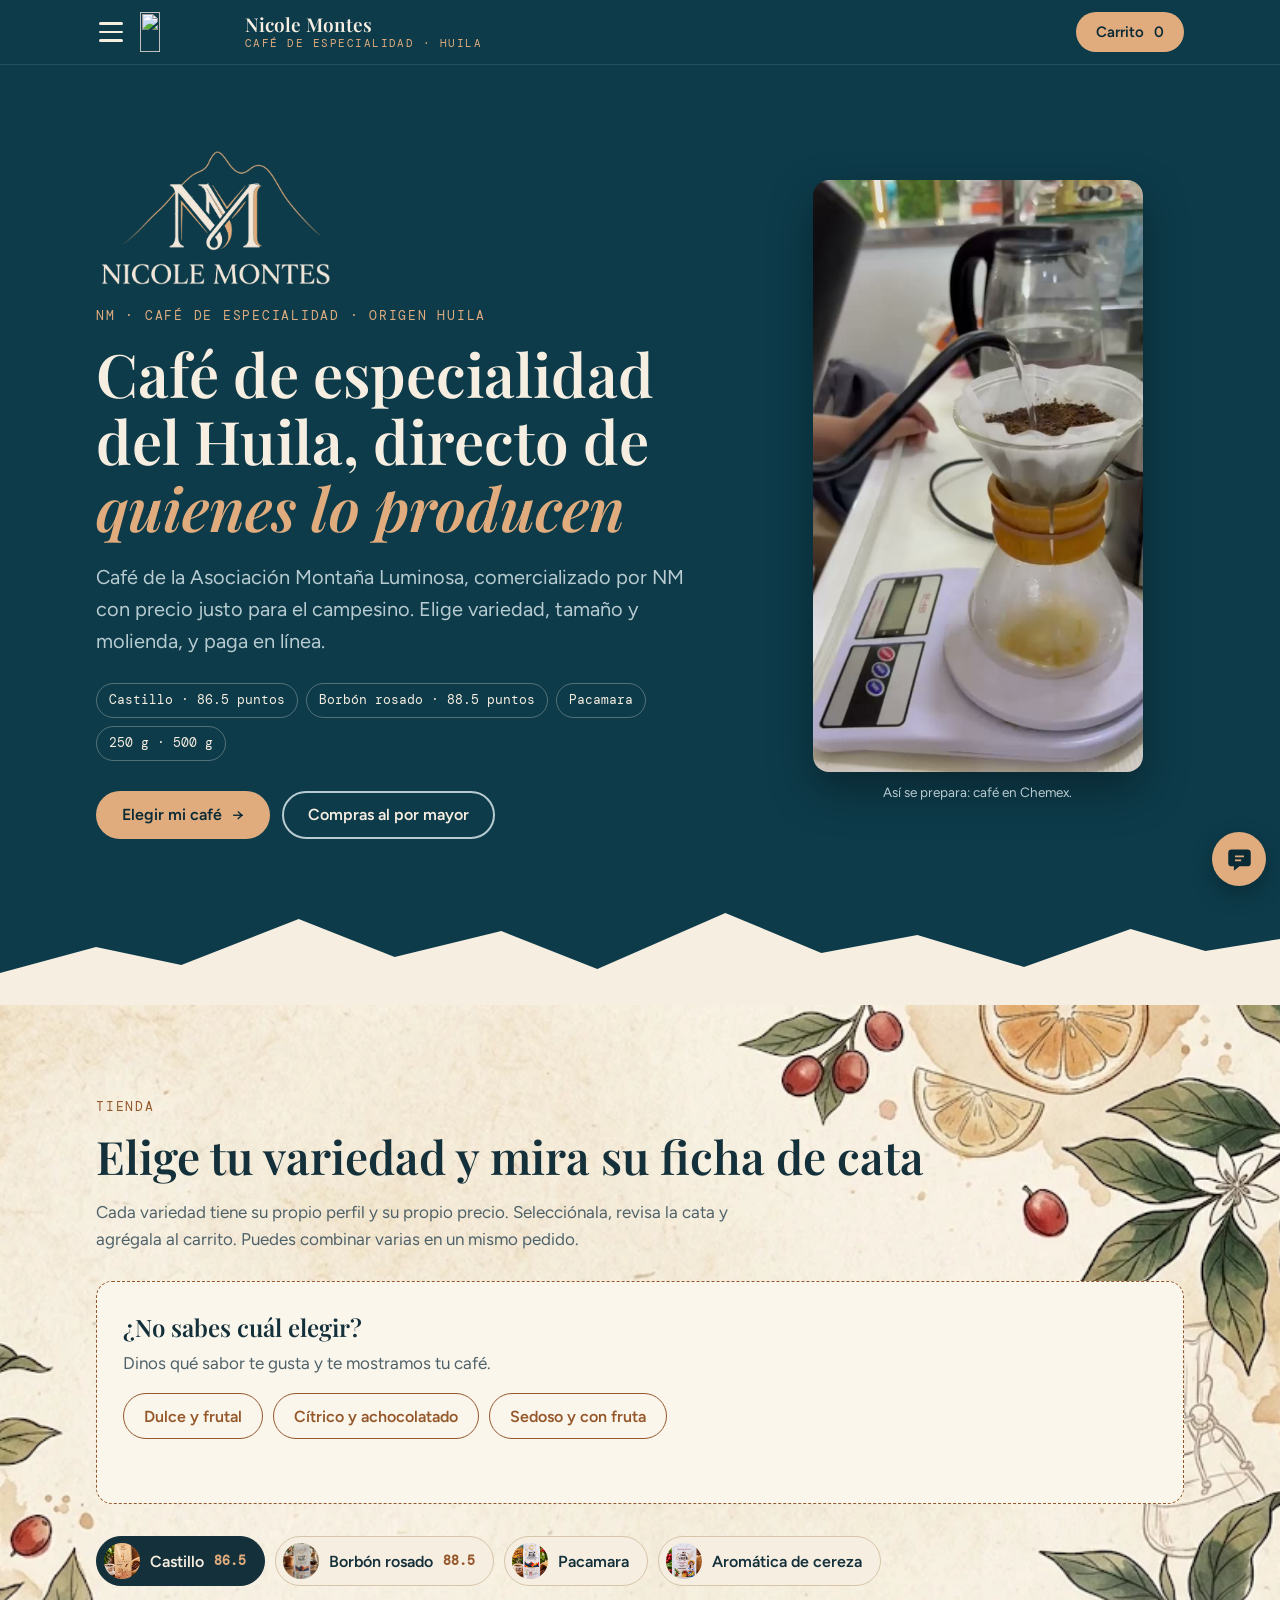
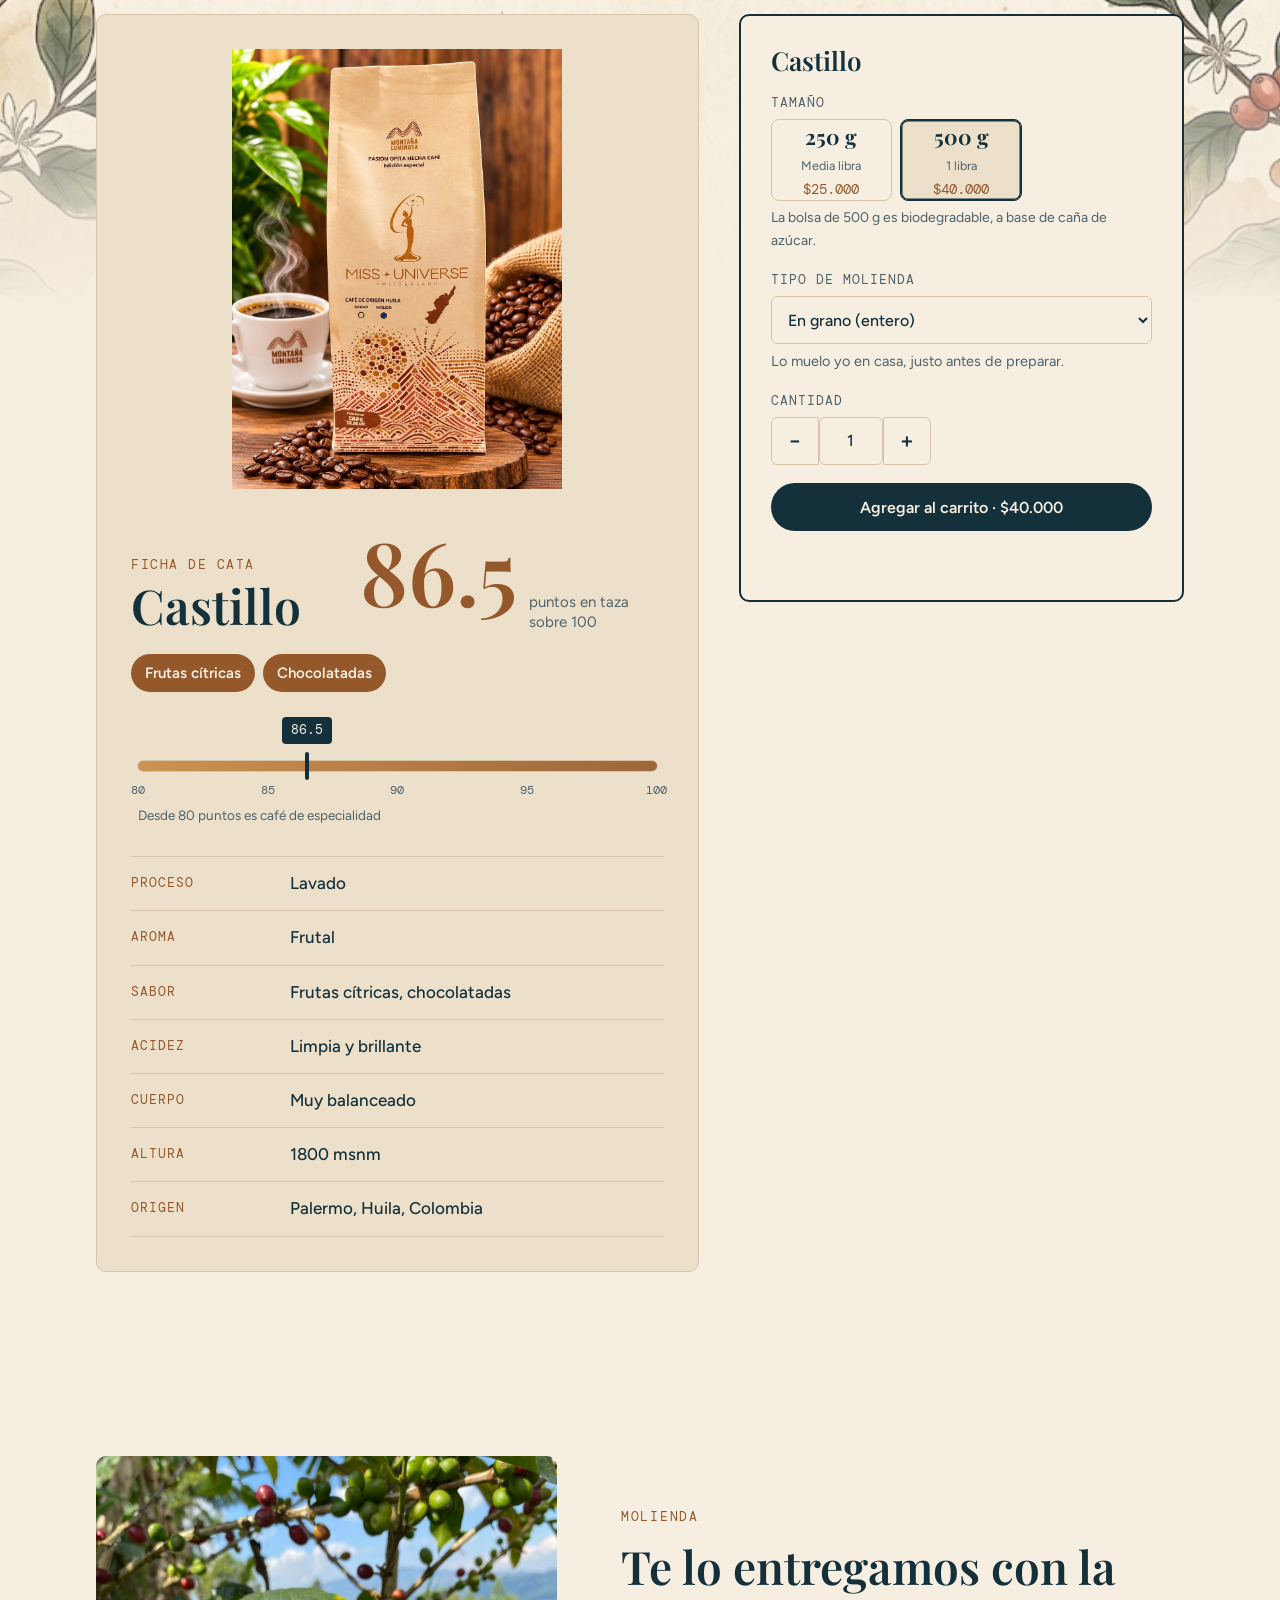
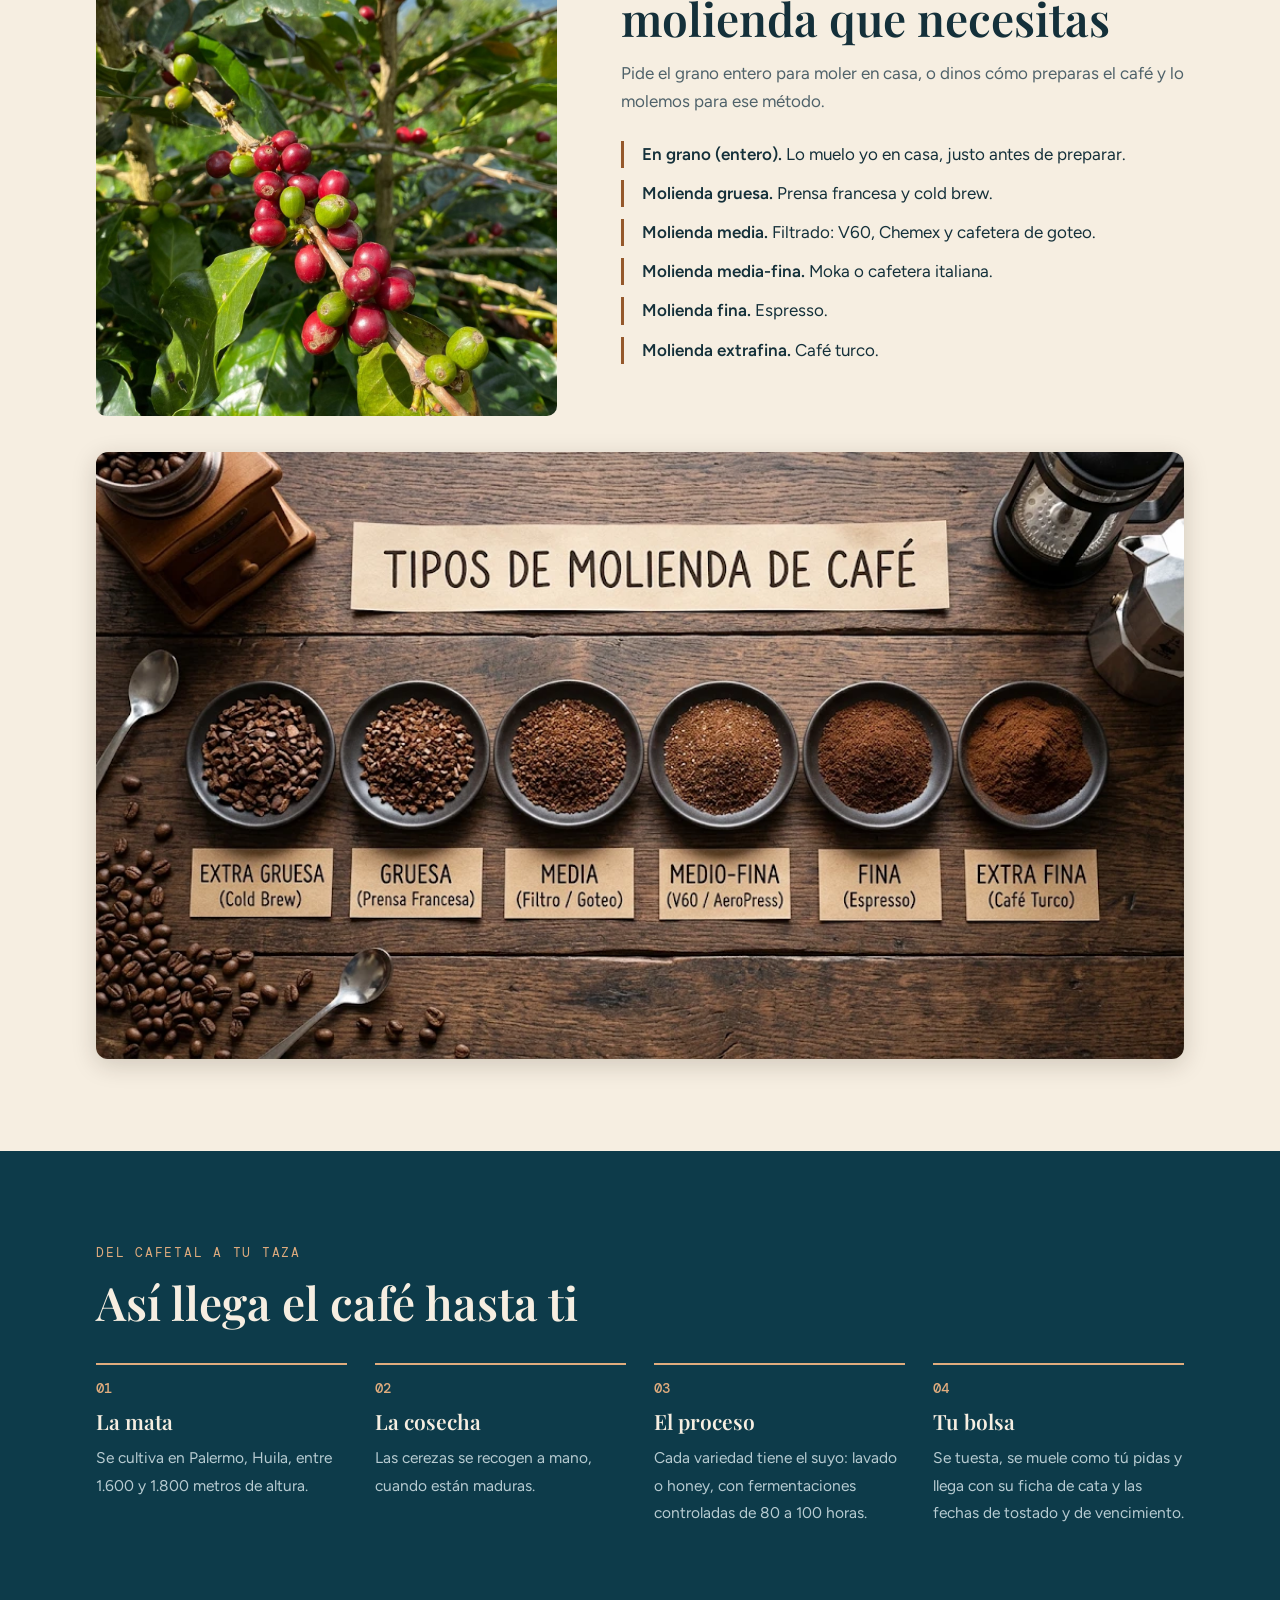
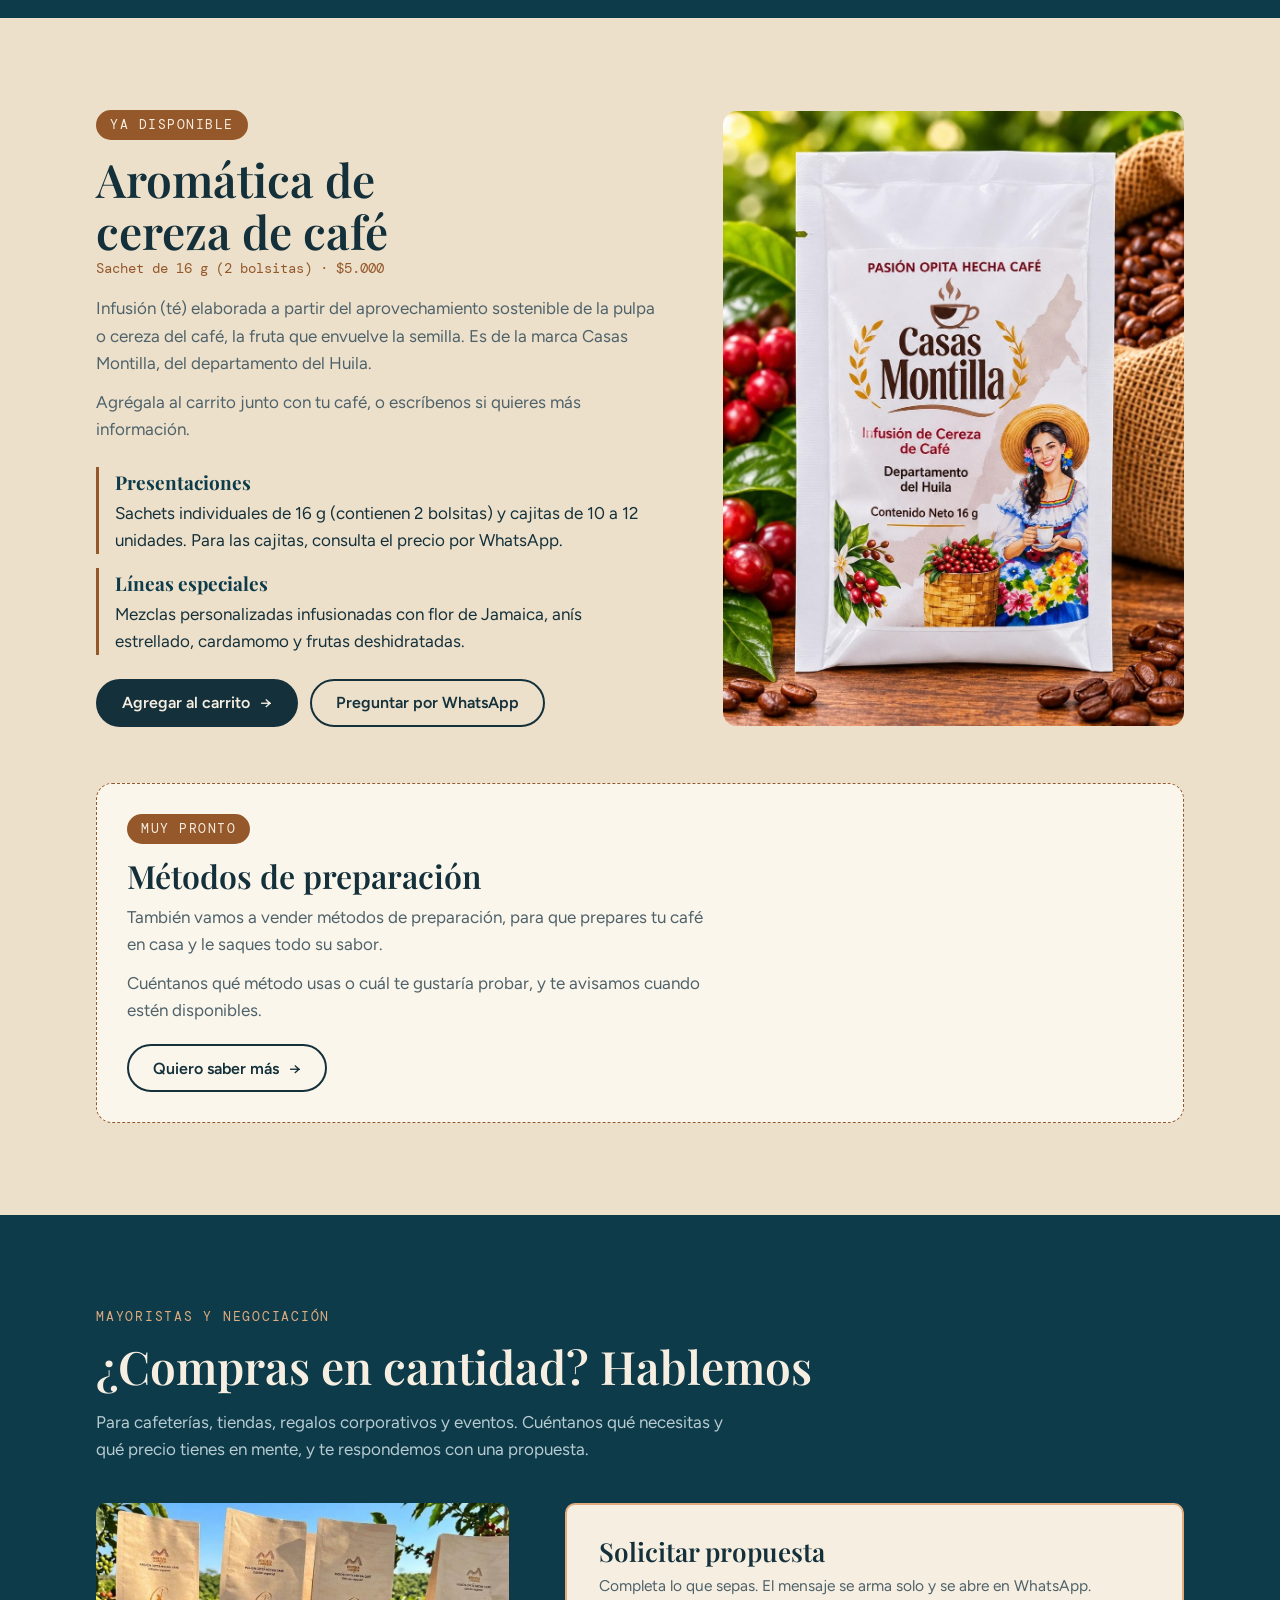
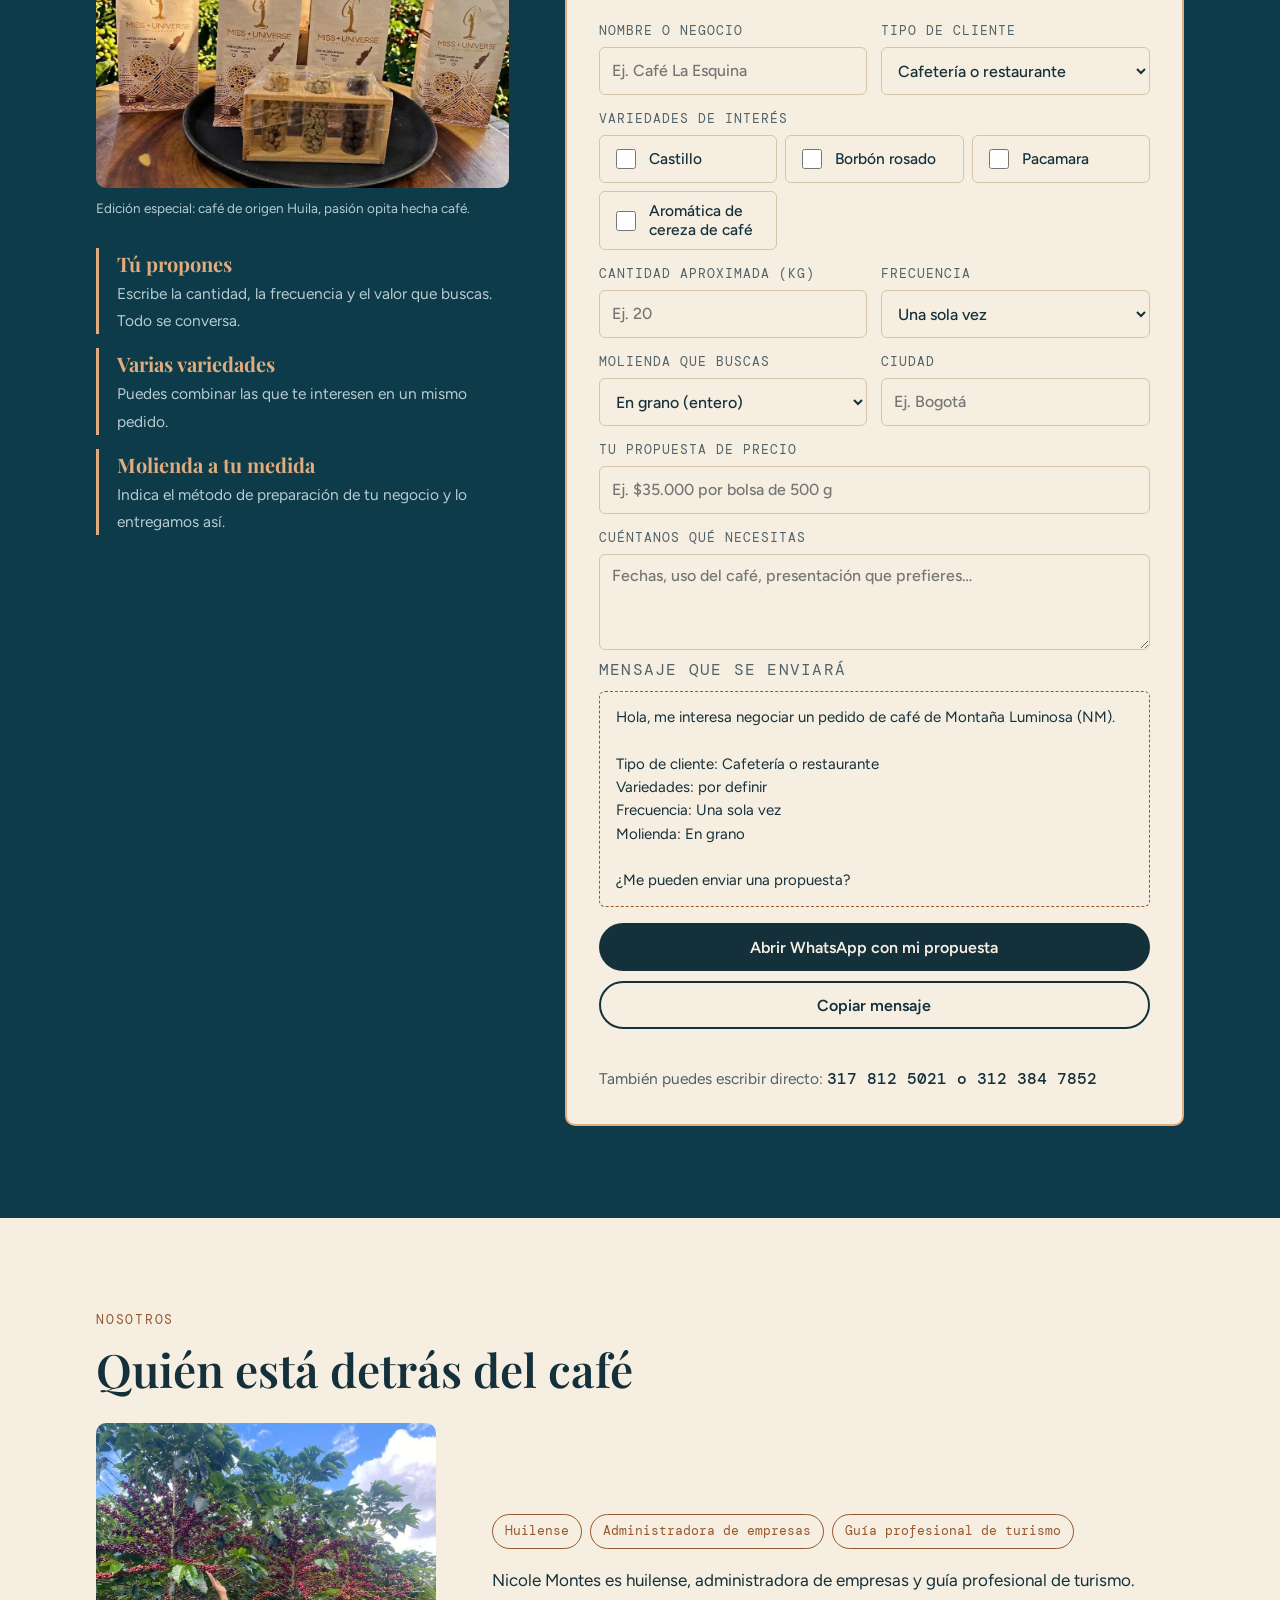
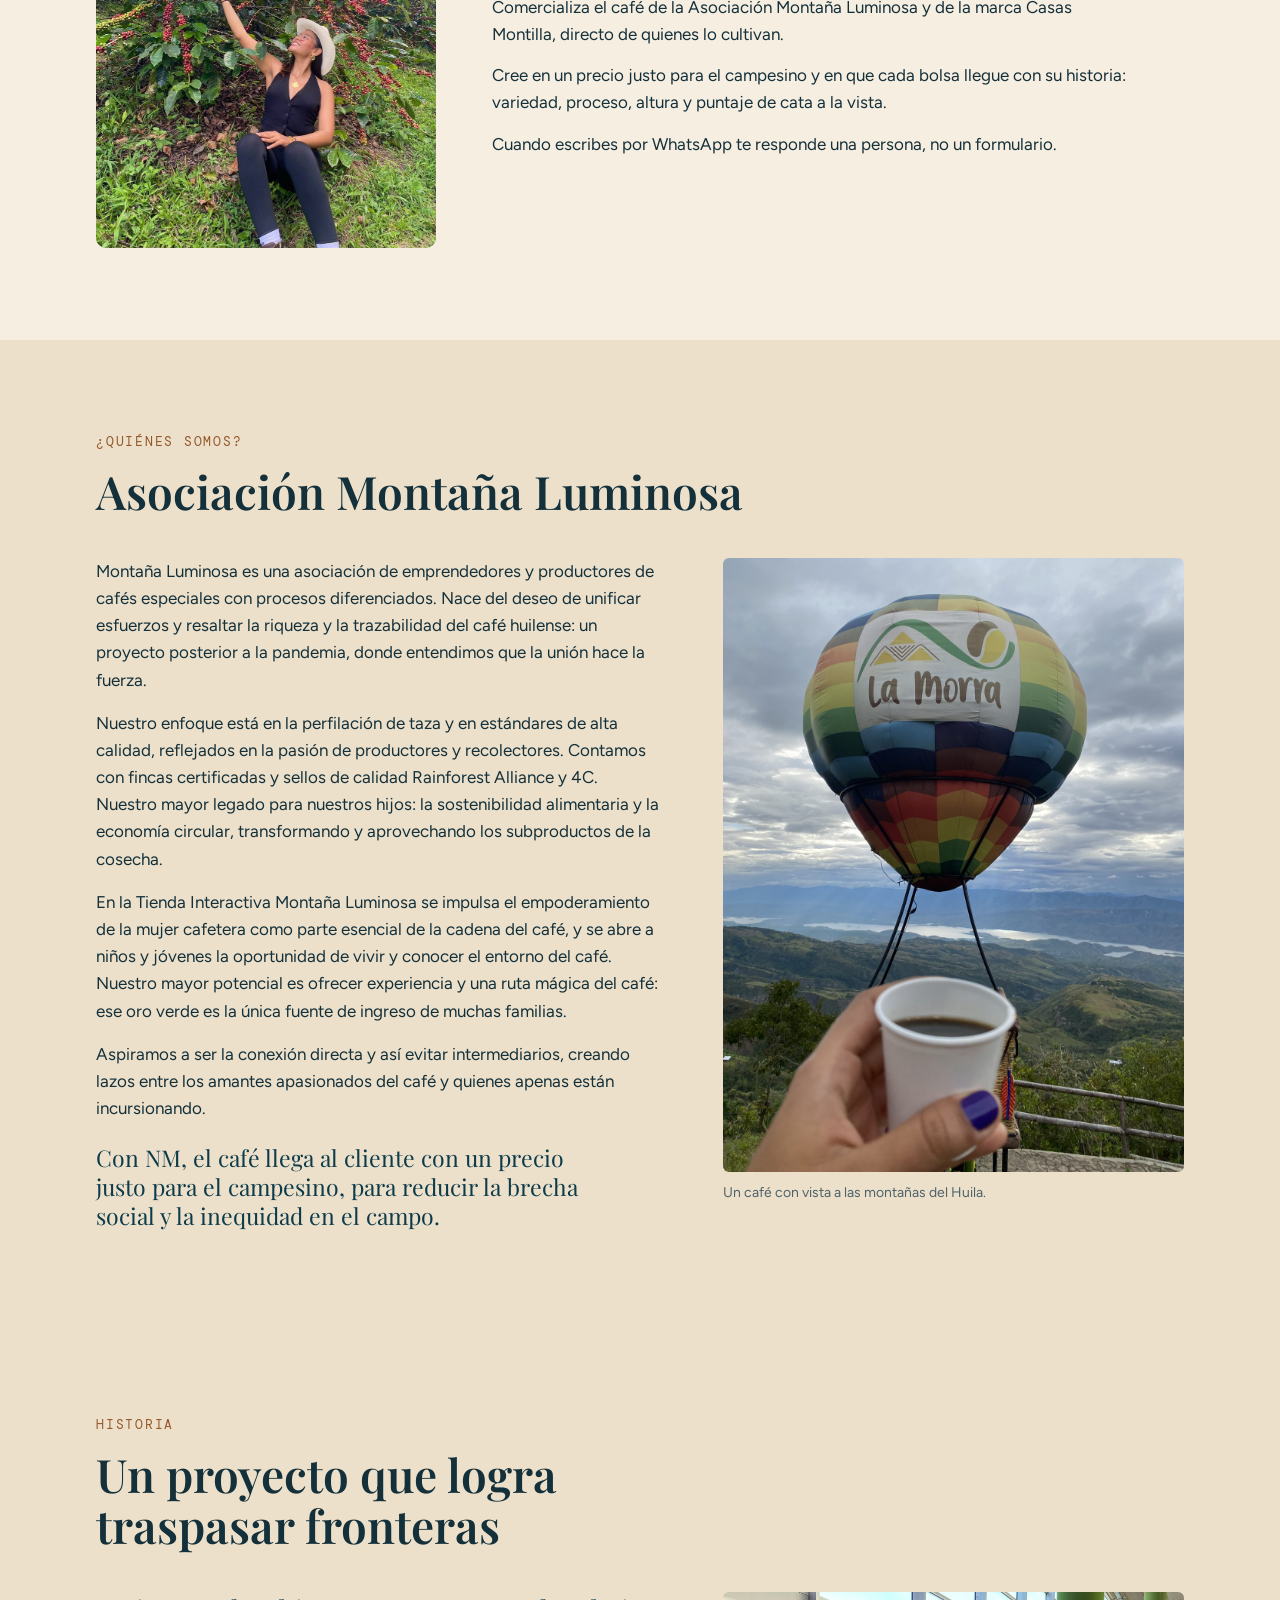
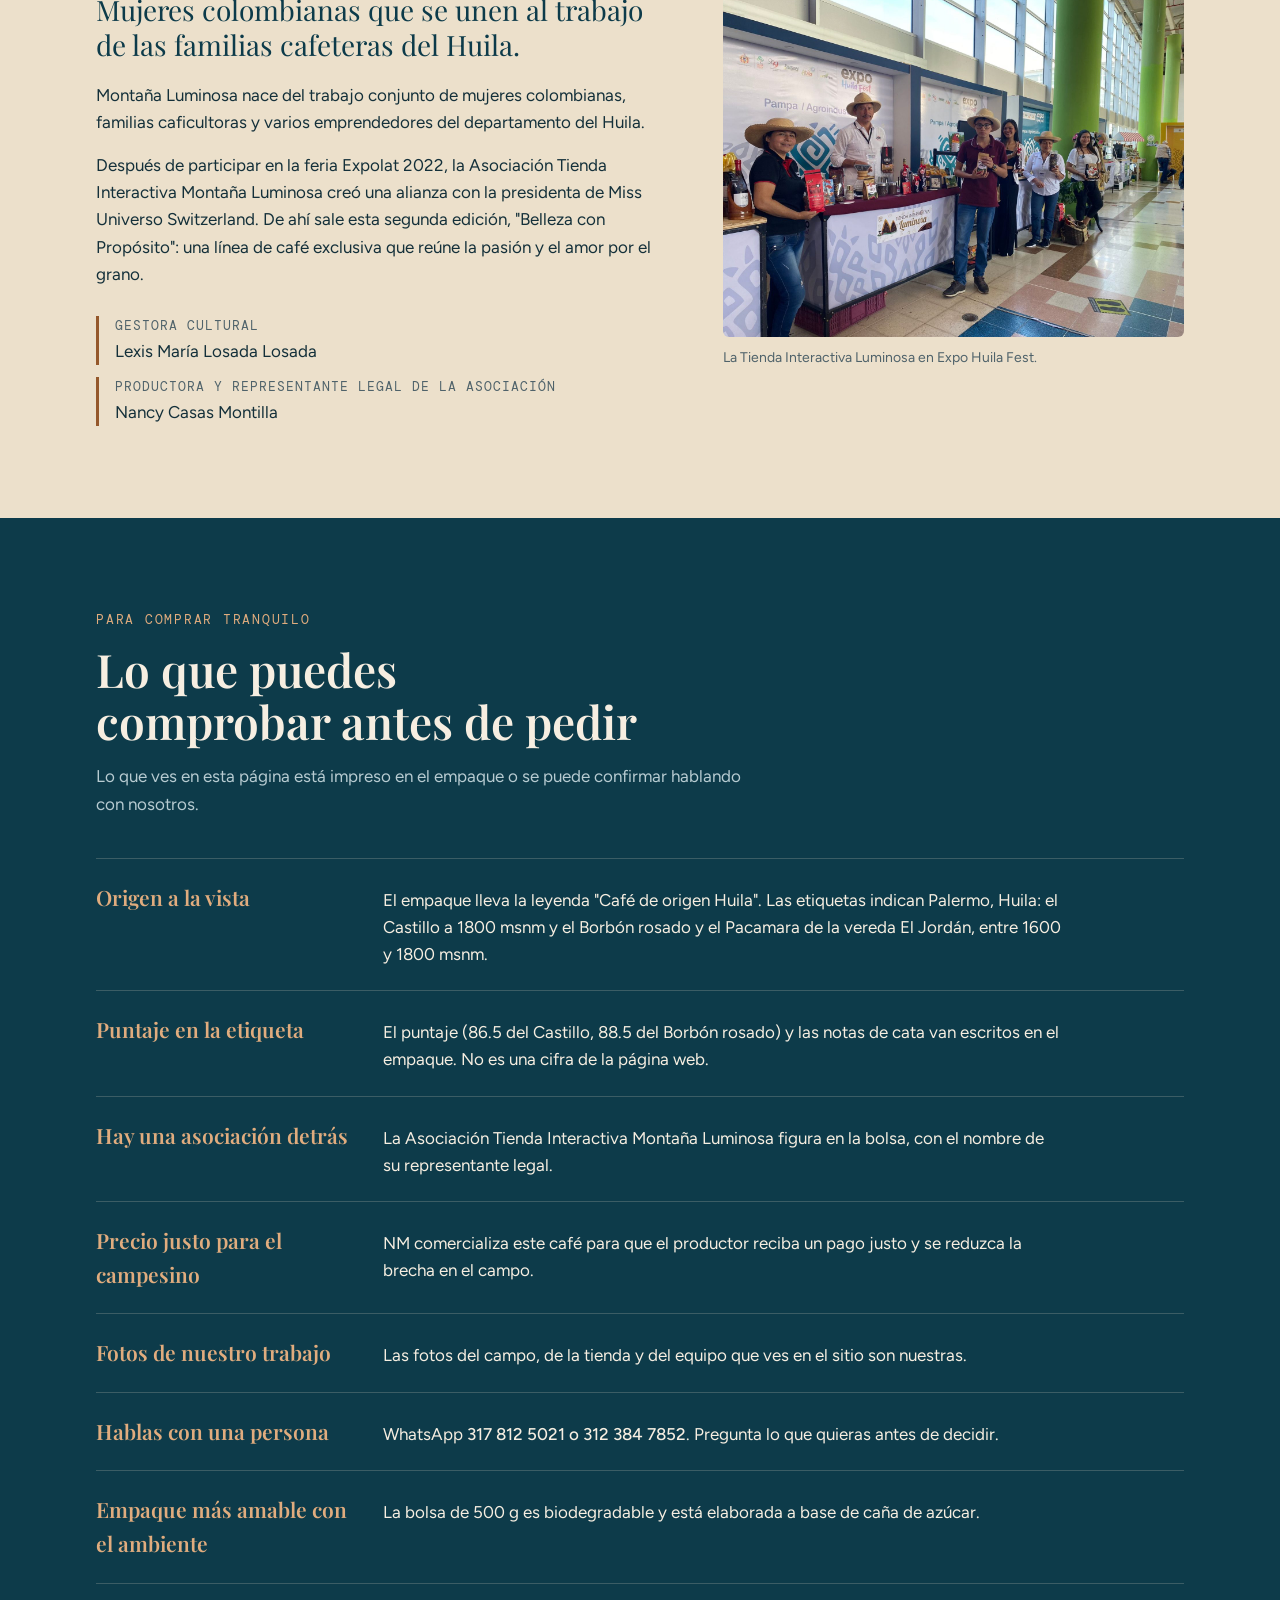
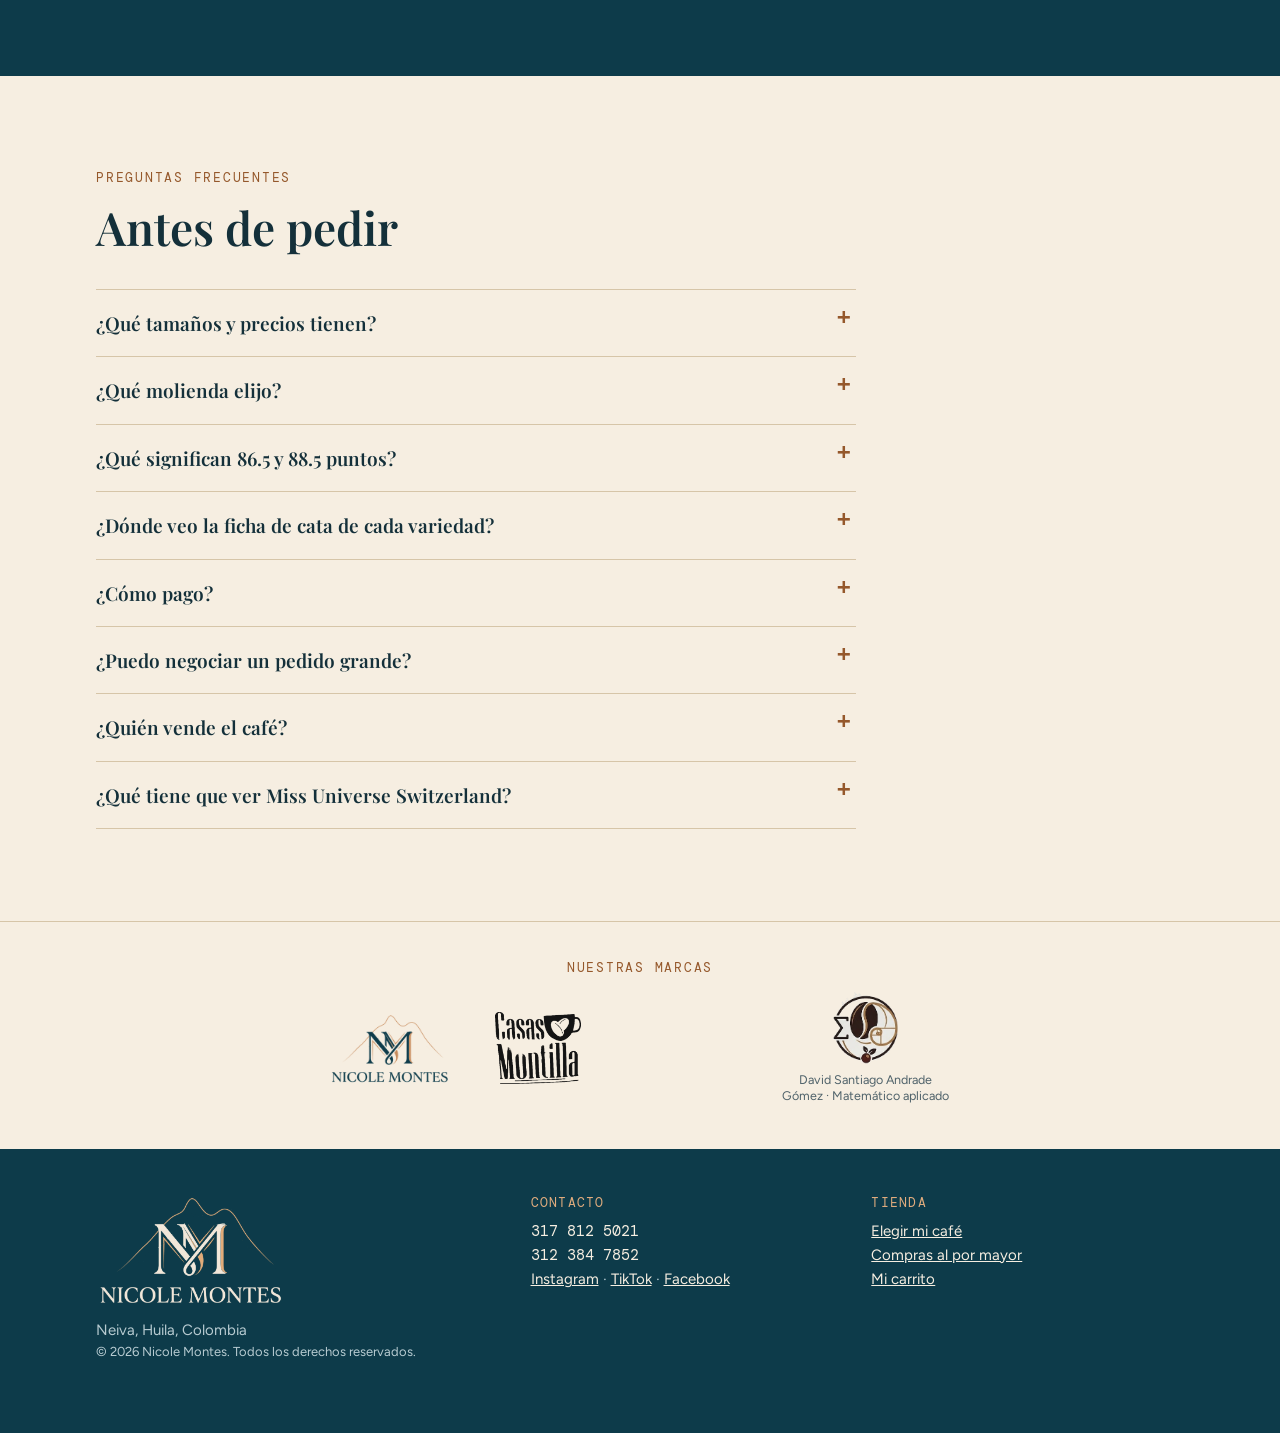
==== commit 199e032e: "Arregla acentos corruptos en index y carrito (codificacion UTF-8) Co-Authored-By: Claude Sonnet 5.5 " ====
--- a/index.html
+++ b/index.html
@@ -1,18 +1,18 @@
-﻿<!doctype html>
+<!doctype html>
 <html lang="es">
 <head>
 <meta charset="utf-8">
 <meta name="viewport" content="width=device-width, initial-scale=1, viewport-fit=cover">
-<title>CafÃ© de especialidad del Huila Â· Nicole Montes</title>
-<meta name="description" content="CafÃ© de especialidad del Huila: Castillo, BorbÃ³n rosado y Pacamara. Bolsas de 250 g y 500 g, con ficha de cata. Compra en lÃ­nea con pago seguro.">
+<title>Café de especialidad del Huila · Nicole Montes</title>
+<meta name="description" content="Café de especialidad del Huila: Castillo, Borbón rosado y Pacamara. Bolsas de 250 g y 500 g, con ficha de cata. Compra en línea con pago seguro.">
 <meta property="og:type" content="website">
-<meta property="og:title" content="CafÃ© de especialidad del Huila Â· Nicole Montes">
-<meta property="og:description" content="CafÃ© de especialidad del Huila: Castillo, BorbÃ³n rosado y Pacamara. Bolsas de 250 g y 500 g, con ficha de cata. Compra en lÃ­nea con pago seguro.">
+<meta property="og:title" content="Café de especialidad del Huila · Nicole Montes">
+<meta property="og:description" content="Café de especialidad del Huila: Castillo, Borbón rosado y Pacamara. Bolsas de 250 g y 500 g, con ficha de cata. Compra en línea con pago seguro.">
 <meta name="theme-color" content="#0d3b4a">
 <link rel="preconnect" href="https://fonts.googleapis.com">
 <link rel="preconnect" href="https://fonts.gstatic.com" crossorigin>
 <link rel="stylesheet" href="https://fonts.googleapis.com/css2?family=DM+Mono:wght@400;500&family=Figtree:wght@400;500;600&family=Playfair+Display:ital,wght@0,500;0,600;0,700;1,500;1,600&display=swap">
-<link rel="stylesheet" href="site.css?v=20261105b">
+<link rel="stylesheet" href="site.css?v=20261105c">
 </head>
 <body data-page="inicio">
 <div id="site-header"></div>
@@ -23,24 +23,24 @@
       <div class="hero-grid">
         <div>
           <img class="hero-nm" src="img/nm-logo-claro.png" alt="Logo de Nicole Montes" width="1302" height="775">
-          <p class="eyebrow">NM Â· CafÃ© de especialidad Â· Origen Huila</p>
-          <h1>CafÃ© de especialidad del Huila, directo de <em>quienes lo producen</em></h1>
-          <p class="lead">CafÃ© de la AsociaciÃ³n MontaÃ±a Luminosa, comercializado por NM con precio justo para el campesino. Elige variedad, tamaÃ±o y molienda, y paga en lÃ­nea.</p>
+          <p class="eyebrow">NM · Café de especialidad · Origen Huila</p>
+          <h1>Café de especialidad del Huila, directo de <em>quienes lo producen</em></h1>
+          <p class="lead">Café de la Asociación Montaña Luminosa, comercializado por NM con precio justo para el campesino. Elige variedad, tamaño y molienda, y paga en línea.</p>
           <div class="chips" aria-label="Resumen">
-            <span class="chip">Castillo Â· 86.5 puntos</span>
-            <span class="chip">BorbÃ³n rosado Â· 88.5 puntos</span>
+            <span class="chip">Castillo · 86.5 puntos</span>
+            <span class="chip">Borbón rosado · 88.5 puntos</span>
             <span class="chip">Pacamara</span>
-            <span class="chip">250 g Â· 500 g</span>
+            <span class="chip">250 g · 500 g</span>
           </div>
           <div class="cta-row">
-            <a class="btn btn-gold arrow" href="#tienda">Elegir mi cafÃ©</a>
+            <a class="btn btn-gold arrow" href="#tienda">Elegir mi café</a>
             <a class="btn btn-line" href="#negociar">Compras al por mayor</a>
           </div>
         </div>
         <figure class="hero-photo hero-video">
           <video src="media/montana-luminosa.mp4" poster="media/montana-luminosa.jpg" width="464" height="832" autoplay muted loop playsinline preload="auto"
-                 aria-label="PreparaciÃ³n de un cafÃ© en Chemex: se vierte agua caliente sobre el cafÃ© molido, sobre una bÃ¡scula"></video>
-          <figcaption>AsÃ­ se prepara: cafÃ© en Chemex.</figcaption>
+                 aria-label="Preparación de un café en Chemex: se vierte agua caliente sobre el café molido, sobre una báscula"></video>
+          <figcaption>Así se prepara: café en Chemex.</figcaption>
         </figure>
       </div>
     </div>
@@ -53,7 +53,7 @@
       <div class="pay-banner" id="pay-banner" role="status" hidden></div>
       <p class="eyebrow">Tienda</p>
       <h2>Elige tu variedad y mira su ficha de cata</h2>
-      <p class="intro">Cada variedad tiene su propio perfil y su propio precio. SelecciÃ³nala, revisa la cata y agrÃ©gala al carrito. Puedes combinar varias en un mismo pedido.</p>
+      <p class="intro">Cada variedad tiene su propio perfil y su propio precio. Selecciónala, revisa la cata y agrégala al carrito. Puedes combinar varias en un mismo pedido.</p>
 
       <div class="elegir" id="elegir">
         <p class="elegir-t" id="elegir-titulo"></p>
@@ -68,9 +68,9 @@
         <article class="ficha" id="ficha" aria-live="polite"></article>
 
         <div class="buy">
-          <h3 id="buy-title">Tu selecciÃ³n</h3>
+          <h3 id="buy-title">Tu selección</h3>
           <fieldset class="field" id="buy-sizes" style="border:0;padding:0;margin:0;">
-            <legend>TamaÃ±o</legend>
+            <legend>Tamaño</legend>
             <div class="sizes-pick" id="sizes"></div>
             <p class="note-small" id="size-note"></p>
           </fieldset>
@@ -83,16 +83,16 @@
             <div class="field">
               <label for="qty">Cantidad</label>
               <div class="qty">
-                <button type="button" id="qty-minus" aria-label="Menos">âˆ’</button>
+                <button type="button" id="qty-minus" aria-label="Menos">−</button>
                 <input id="qty" type="number" inputmode="numeric" min="1" max="99" value="1">
-                <button type="button" id="qty-plus" aria-label="MÃ¡s">+</button>
+                <button type="button" id="qty-plus" aria-label="Más">+</button>
               </div>
             </div>
           </div>
           <button class="btn btn-solid btn-wide" id="add" type="button">Agregar al carrito</button>
           <p class="add-status" id="add-status" role="status"></p>
           <div class="buy-sinprecio" id="buy-sinprecio" hidden>
-            <p>Estamos confirmando el precio de este producto. EscrÃ­benos y te lo decimos al instante, junto con la disponibilidad y el envÃ­o.</p>
+            <p>Estamos confirmando el precio de este producto. Escríbenos y te lo decimos al instante, junto con la disponibilidad y el envío.</p>
             <a class="btn btn-solid btn-wide" id="buy-wa" href="#" target="_blank" rel="noopener">Preguntar precio por WhatsApp</a>
           </div>
         </div>
@@ -103,16 +103,16 @@
 <section class="section" id="molienda">
     <div class="wrap">
       <div class="beans-grid">
-        <img class="molienda-foto" src="img/palo-de-cafe.jpg" alt="Rama de cafÃ© con cerezas rojas y verdes, y montaÃ±as al fondo" width="1200" height="1600" loading="lazy" decoding="async">
+        <img class="molienda-foto" src="img/palo-de-cafe.jpg" alt="Rama de café con cerezas rojas y verdes, y montañas al fondo" width="1200" height="1600" loading="lazy" decoding="async">
         <div>
           <p class="eyebrow">Molienda</p>
           <h2>Te lo entregamos con la molienda que necesitas</h2>
-          <p class="intro">Pide el grano entero para moler en casa, o dinos cÃ³mo preparas el cafÃ© y lo molemos para ese mÃ©todo.</p>
+          <p class="intro">Pide el grano entero para moler en casa, o dinos cómo preparas el café y lo molemos para ese método.</p>
           <ul class="brew" id="brew"></ul>
         </div>
       </div>
       <figure class="molienda-guia">
-        <img src="img/guia-molienda.webp" alt="Tipos de molienda de cafÃ©: extra gruesa para cold brew, gruesa para prensa francesa, media para filtro, medio-fina para V60 y AeroPress, fina para espresso y extra fina para cafÃ© turco" width="1024" height="572" loading="lazy" decoding="async">
+        <img src="img/guia-molienda.webp" alt="Tipos de molienda de café: extra gruesa para cold brew, gruesa para prensa francesa, media para filtro, medio-fina para V60 y AeroPress, fina para espresso y extra fina para café turco" width="1024" height="572" loading="lazy" decoding="async">
       </figure>
     </div>
   </section>
@@ -156,17 +156,17 @@
 
 <section class="section deal" id="negociar">
     <div class="wrap">
-      <p class="eyebrow">Mayoristas y negociaciÃ³n</p>
-      <h2>Â¿Compras en cantidad? Hablemos</h2>
-      <p class="intro">Para cafeterÃ­as, tiendas, regalos corporativos y eventos. CuÃ©ntanos quÃ© necesitas y quÃ© precio tienes en mente, y te respondemos con una propuesta.</p>
+      <p class="eyebrow">Mayoristas y negociación</p>
+      <h2>¿Compras en cantidad? Hablemos</h2>
+      <p class="intro">Para cafeterías, tiendas, regalos corporativos y eventos. Cuéntanos qué necesitas y qué precio tienes en mente, y te respondemos con una propuesta.</p>
 
       <div class="deal-grid">
         <div class="deal-side">
-          <figure class="deal-foto"><img src="img/mayoristas.jpg" alt="Bolsas de cafÃ© de la ediciÃ³n especial de MontaÃ±a Luminosa con Miss Universe Switzerland y un estuche con tres tubos de granos de cafÃ©" width="1024" height="707" loading="lazy" decoding="async"><figcaption>EdiciÃ³n especial: cafÃ© de origen Huila, pasiÃ³n opita hecha cafÃ©.</figcaption></figure>
+          <figure class="deal-foto"><img src="img/mayoristas.jpg" alt="Bolsas de café de la edición especial de Montaña Luminosa con Miss Universe Switzerland y un estuche con tres tubos de granos de café" width="1024" height="707" loading="lazy" decoding="async"><figcaption>Edición especial: café de origen Huila, pasión opita hecha café.</figcaption></figure>
           <ul class="deal-list">
-          <li><b>TÃº propones</b><span>Escribe la cantidad, la frecuencia y el valor que buscas. Todo se conversa.</span></li>
+          <li><b>Tú propones</b><span>Escribe la cantidad, la frecuencia y el valor que buscas. Todo se conversa.</span></li>
           <li><b>Varias variedades</b><span>Puedes combinar las que te interesen en un mismo pedido.</span></li>
-          <li><b>Molienda a tu medida</b><span>Indica el mÃ©todo de preparaciÃ³n de tu negocio y lo entregamos asÃ­.</span></li>
+          <li><b>Molienda a tu medida</b><span>Indica el método de preparación de tu negocio y lo entregamos así.</span></li>
         </ul>
         </div>
 
@@ -177,12 +177,12 @@
             <div class="fields-2">
               <div class="field">
                 <label for="n-nombre">Nombre o negocio</label>
-                <input id="n-nombre" type="text" placeholder="Ej. CafÃ© La Esquina" maxlength="80">
+                <input id="n-nombre" type="text" placeholder="Ej. Café La Esquina" maxlength="80">
               </div>
               <div class="field">
                 <label for="n-tipo">Tipo de cliente</label>
                 <select id="n-tipo">
-                  <option>CafeterÃ­a o restaurante</option>
+                  <option>Cafetería o restaurante</option>
                   <option>Tienda o distribuidor</option>
                   <option>Regalos corporativos</option>
                   <option>Evento</option>
@@ -191,7 +191,7 @@
               </div>
             </div>
             <fieldset class="field">
-              <legend>Variedades de interÃ©s</legend>
+              <legend>Variedades de interés</legend>
               <div class="checks" id="n-vars"></div>
             </fieldset>
             <div class="fields-2">
@@ -216,7 +216,7 @@
               </div>
               <div class="field">
                 <label for="n-ciudad">Ciudad</label>
-                <input id="n-ciudad" type="text" placeholder="Ej. BogotÃ¡" maxlength="60">
+                <input id="n-ciudad" type="text" placeholder="Ej. Bogotá" maxlength="60">
               </div>
             </div>
             <div class="field">
@@ -224,19 +224,19 @@
               <input id="n-propuesta" type="text" placeholder="Ej. $35.000 por bolsa de 500 g" maxlength="80">
             </div>
             <div class="field">
-              <label for="n-mensaje">CuÃ©ntanos quÃ© necesitas</label>
-              <textarea id="n-mensaje" placeholder="Fechas, uso del cafÃ©, presentaciÃ³n que prefieresâ€¦" maxlength="500"></textarea>
-            </div>
-          </div>
-
-          <p class="preview-label">Mensaje que se enviarÃ¡</p>
+              <label for="n-mensaje">Cuéntanos qué necesitas</label>
+              <textarea id="n-mensaje" placeholder="Fechas, uso del café, presentación que prefieres…" maxlength="500"></textarea>
+            </div>
+          </div>
+
+          <p class="preview-label">Mensaje que se enviará</p>
           <div class="preview" id="n-preview" aria-live="polite"></div>
           <div class="order-actions">
             <a class="btn btn-solid btn-wide" id="n-enviar" href="#" target="_blank" rel="noopener">Abrir WhatsApp con mi propuesta</a>
             <button class="btn btn-ghost btn-wide" id="n-copiar" type="button">Copiar mensaje</button>
           </div>
           <p class="status" id="n-estado" role="status"></p>
-          <p class="phones">TambiÃ©n puedes escribir directo: <b data-tels></b></p>
+          <p class="phones">También puedes escribir directo: <b data-tels></b></p>
         </form>
       </div>
     </div>
@@ -255,13 +255,13 @@
 
   <section class="section story-sec" id="asociacion">
     <div class="wrap">
-      <p class="eyebrow">Â¿QuiÃ©nes somos?</p>
+      <p class="eyebrow">¿Quiénes somos?</p>
       <h2 id="aso-title"></h2>
       <div class="story-grid">
         <div class="story" id="aso-text"></div>
         <figure class="photo-card">
-          <img src="img/la-morra.jpg" alt="Un vaso de cafÃ© frente a un globo aerostÃ¡tico, con un valle de montaÃ±as y un embalse al fondo" width="1200" height="1600" loading="lazy" decoding="async">
-          <figcaption>Un cafÃ© con vista a las montaÃ±as del Huila.</figcaption>
+          <img src="img/la-morra.jpg" alt="Un vaso de café frente a un globo aerostático, con un valle de montañas y un embalse al fondo" width="1200" height="1600" loading="lazy" decoding="async">
+          <figcaption>Un café con vista a las montañas del Huila.</figcaption>
         </figure>
       </div>
     </div>
@@ -273,15 +273,15 @@
       <div class="story-grid">
         <div class="story">
           <p class="big">Mujeres colombianas que se unen al trabajo de las familias cafeteras del Huila.</p>
-          <p>MontaÃ±a Luminosa nace del trabajo conjunto de mujeres colombianas, familias caficultoras y varios emprendedores del departamento del Huila.</p>
-          <p>DespuÃ©s de participar en la feria Expolat 2022, la AsociaciÃ³n Tienda Interactiva MontaÃ±a Luminosa creÃ³ una alianza con la presidenta de Miss Universo Switzerland. De ahÃ­ sale esta segunda ediciÃ³n, "Belleza con PropÃ³sito": una lÃ­nea de cafÃ© exclusiva que reÃºne la pasiÃ³n y el amor por el grano.</p>
+          <p>Montaña Luminosa nace del trabajo conjunto de mujeres colombianas, familias caficultoras y varios emprendedores del departamento del Huila.</p>
+          <p>Después de participar en la feria Expolat 2022, la Asociación Tienda Interactiva Montaña Luminosa creó una alianza con la presidenta de Miss Universo Switzerland. De ahí sale esta segunda edición, "Belleza con Propósito": una línea de café exclusiva que reúne la pasión y el amor por el grano.</p>
           <ul class="credits">
-            <li><small>Gestora cultural</small><span>Lexis MarÃ­a Losada Losada</span></li>
-            <li><small>Productora y representante legal de la AsociaciÃ³n</small><span>Nancy Casas Montilla</span></li>
+            <li><small>Gestora cultural</small><span>Lexis María Losada Losada</span></li>
+            <li><small>Productora y representante legal de la Asociación</small><span>Nancy Casas Montilla</span></li>
           </ul>
         </div>
         <figure class="photo-card">
-          <img src="img/tienda-expo.jpg" alt="El equipo de la Tienda Interactiva Luminosa, con sombreros, en su puesto de Expo Huila Fest, mostrando bolsas de cafÃ©" width="1600" height="1200" loading="lazy" decoding="async" style="aspect-ratio:4/3">
+          <img src="img/tienda-expo.jpg" alt="El equipo de la Tienda Interactiva Luminosa, con sombreros, en su puesto de Expo Huila Fest, mostrando bolsas de café" width="1600" height="1200" loading="lazy" decoding="async" style="aspect-ratio:4/3">
           <figcaption>La Tienda Interactiva Luminosa en Expo Huila Fest.</figcaption>
         </figure>
       </div>
@@ -293,15 +293,15 @@
     <div class="wrap">
       <p class="eyebrow">Para comprar tranquilo</p>
       <h2>Lo que puedes comprobar antes de pedir</h2>
-      <p class="intro">Lo que ves en esta pÃ¡gina estÃ¡ impreso en el empaque o se puede confirmar hablando con nosotros.</p>
+      <p class="intro">Lo que ves en esta página está impreso en el empaque o se puede confirmar hablando con nosotros.</p>
       <ul class="proofs">
-        <li><strong>Origen a la vista</strong><span>El empaque lleva la leyenda "CafÃ© de origen Huila". Las etiquetas indican Palermo, Huila: el Castillo a 1800 msnm y el BorbÃ³n rosado y el Pacamara de la vereda El JordÃ¡n, entre 1600 y 1800 msnm.</span></li>
-        <li><strong>Puntaje en la etiqueta</strong><span>El puntaje (86.5 del Castillo, 88.5 del BorbÃ³n rosado) y las notas de cata van escritos en el empaque. No es una cifra de la pÃ¡gina web.</span></li>
-        <li><strong>Hay una asociaciÃ³n detrÃ¡s</strong><span>La AsociaciÃ³n Tienda Interactiva MontaÃ±a Luminosa figura en la bolsa, con el nombre de su representante legal.</span></li>
-        <li><strong>Precio justo para el campesino</strong><span>NM comercializa este cafÃ© para que el productor reciba un pago justo y se reduzca la brecha en el campo.</span></li>
+        <li><strong>Origen a la vista</strong><span>El empaque lleva la leyenda "Café de origen Huila". Las etiquetas indican Palermo, Huila: el Castillo a 1800 msnm y el Borbón rosado y el Pacamara de la vereda El Jordán, entre 1600 y 1800 msnm.</span></li>
+        <li><strong>Puntaje en la etiqueta</strong><span>El puntaje (86.5 del Castillo, 88.5 del Borbón rosado) y las notas de cata van escritos en el empaque. No es una cifra de la página web.</span></li>
+        <li><strong>Hay una asociación detrás</strong><span>La Asociación Tienda Interactiva Montaña Luminosa figura en la bolsa, con el nombre de su representante legal.</span></li>
+        <li><strong>Precio justo para el campesino</strong><span>NM comercializa este café para que el productor reciba un pago justo y se reduzca la brecha en el campo.</span></li>
         <li><strong>Fotos de nuestro trabajo</strong><span>Las fotos del campo, de la tienda y del equipo que ves en el sitio son nuestras.</span></li>
         <li><strong>Hablas con una persona</strong><span>WhatsApp <b data-tels style="font-weight:500"></b>. Pregunta lo que quieras antes de decidir.</span></li>
-        <li><strong>Empaque mÃ¡s amable con el ambiente</strong><span>La bolsa de 500 g es biodegradable y estÃ¡ elaborada a base de caÃ±a de azÃºcar.</span></li>
+        <li><strong>Empaque más amable con el ambiente</strong><span>La bolsa de 500 g es biodegradable y está elaborada a base de caña de azúcar.</span></li>
       </ul>
     </div>
   </section>
@@ -311,14 +311,14 @@
       <p class="eyebrow">Preguntas frecuentes</p>
       <h2>Antes de pedir</h2>
       <div class="faq">
-        <details><summary>Â¿QuÃ© tamaÃ±os y precios tienen?</summary><p>Bolsas de 250 g (media libra) y 500 g (una libra). El precio depende de la variedad: Castillo $25.000 y $40.000; BorbÃ³n rosado $30.000 y $50.000; Pacamara $60.000 (solo en bolsa de 500 g). SelecciÃ³nala en la tienda y verÃ¡s el valor de cada tamaÃ±o. El envÃ­o se confirma por WhatsApp segÃºn tu ciudad.</p></details>
-        <details><summary>Â¿QuÃ© molienda elijo?</summary><p>Depende de cÃ³mo preparas el cafÃ©: gruesa para prensa francesa, media para filtrado (V60, Chemex, goteo), media-fina para moka y fina para espresso. Si no sabes, elige "No sÃ©, recomiÃ©ndenme" y te orientamos.</p></details>
-        <details><summary>Â¿QuÃ© significan 86.5 y 88.5 puntos?</summary><p>Es la nota que recibiÃ³ cada cafÃ© en una cataciÃ³n, sobre 100: 86.5 el Castillo y 88.5 el BorbÃ³n rosado. En la escala mÃ¡s usada, un cafÃ© con 80 puntos o mÃ¡s se considera de especialidad, y ambos quedan en el rango alto de ese grupo. El Pacamara todavÃ­a no tiene su puntaje publicado.</p></details>
-        <details><summary>Â¿DÃ³nde veo la ficha de cata de cada variedad?</summary><p>En la tienda. Al seleccionar una variedad aparece su ficha con puntaje, proceso, altura y notas de sabor. Si alguna todavÃ­a no la muestra, pÃ­dela por WhatsApp.</p></details>
-        <details><summary>Â¿CÃ³mo pago?</summary><p id="faq-pago"></p></details>
-        <details><summary>Â¿Puedo negociar un pedido grande?</summary><p>SÃ­. En la secciÃ³n "Mayoristas y negociaciÃ³n" indicas cantidad, frecuencia y el precio que propones, y te respondemos con una propuesta.</p></details>
-        <details><summary>Â¿QuiÃ©n vende el cafÃ©?</summary><p>El Castillo es de la AsociaciÃ³n MontaÃ±a Luminosa, del Huila; el BorbÃ³n rosado y el Pacamara llegan con la marca Casas Montilla. Todo lo comercializa NM (Nicole Montes). Si tienes dudas sobre tu pedido, escrÃ­benos por WhatsApp.</p></details>
-        <details><summary>Â¿QuÃ© tiene que ver Miss Universe Switzerland?</summary><p>Esta ediciÃ³n nace de una alianza que la asociaciÃ³n logrÃ³ con la presidenta de Miss Universo Switzerland tras la feria Expolat 2022. AsÃ­ lo cuenta el texto impreso en la bolsa.</p></details>
+        <details><summary>¿Qué tamaños y precios tienen?</summary><p>Bolsas de 250 g (media libra) y 500 g (una libra). El precio depende de la variedad: Castillo $25.000 y $40.000; Borbón rosado $30.000 y $50.000; Pacamara $60.000 (solo en bolsa de 500 g). Selecciónala en la tienda y verás el valor de cada tamaño. El envío se confirma por WhatsApp según tu ciudad.</p></details>
+        <details><summary>¿Qué molienda elijo?</summary><p>Depende de cómo preparas el café: gruesa para prensa francesa, media para filtrado (V60, Chemex, goteo), media-fina para moka y fina para espresso. Si no sabes, elige "No sé, recomiéndenme" y te orientamos.</p></details>
+        <details><summary>¿Qué significan 86.5 y 88.5 puntos?</summary><p>Es la nota que recibió cada café en una catación, sobre 100: 86.5 el Castillo y 88.5 el Borbón rosado. En la escala más usada, un café con 80 puntos o más se considera de especialidad, y ambos quedan en el rango alto de ese grupo. El Pacamara todavía no tiene su puntaje publicado.</p></details>
+        <details><summary>¿Dónde veo la ficha de cata de cada variedad?</summary><p>En la tienda. Al seleccionar una variedad aparece su ficha con puntaje, proceso, altura y notas de sabor. Si alguna todavía no la muestra, pídela por WhatsApp.</p></details>
+        <details><summary>¿Cómo pago?</summary><p id="faq-pago"></p></details>
+        <details><summary>¿Puedo negociar un pedido grande?</summary><p>Sí. En la sección "Mayoristas y negociación" indicas cantidad, frecuencia y el precio que propones, y te respondemos con una propuesta.</p></details>
+        <details><summary>¿Quién vende el café?</summary><p>El Castillo es de la Asociación Montaña Luminosa, del Huila; el Borbón rosado y el Pacamara llegan con la marca Casas Montilla. Todo lo comercializa NM (Nicole Montes). Si tienes dudas sobre tu pedido, escríbenos por WhatsApp.</p></details>
+        <details><summary>¿Qué tiene que ver Miss Universe Switzerland?</summary><p>Esta edición nace de una alianza que la asociación logró con la presidenta de Miss Universo Switzerland tras la feria Expolat 2022. Así lo cuenta el texto impreso en la bolsa.</p></details>
       </div>
     </div>
   </section>
@@ -332,8 +332,8 @@
   <a class="fab" id="fab" href="carrito.html" hidden></a>
 </main>
 <div id="site-footer"></div>
-<script src="contenido.js?v=20261105b"></script>
-<script src="site.js?v=20261105b"></script>
+<script src="contenido.js?v=20261105c"></script>
+<script src="site.js?v=20261105c"></script>
 <script>
 (function () {
   var A = window.NM.cafe.asociacion;
@@ -343,7 +343,7 @@
   document.getElementById("aso-text").innerHTML = h;
 })();
 </script>
-<script src="tienda.js?v=20261105b"></script>
-<script src="cafe.js?v=20261105b"></script>
+<script src="tienda.js?v=20261105c"></script>
+<script src="cafe.js?v=20261105c"></script>
 </body>
 </html>
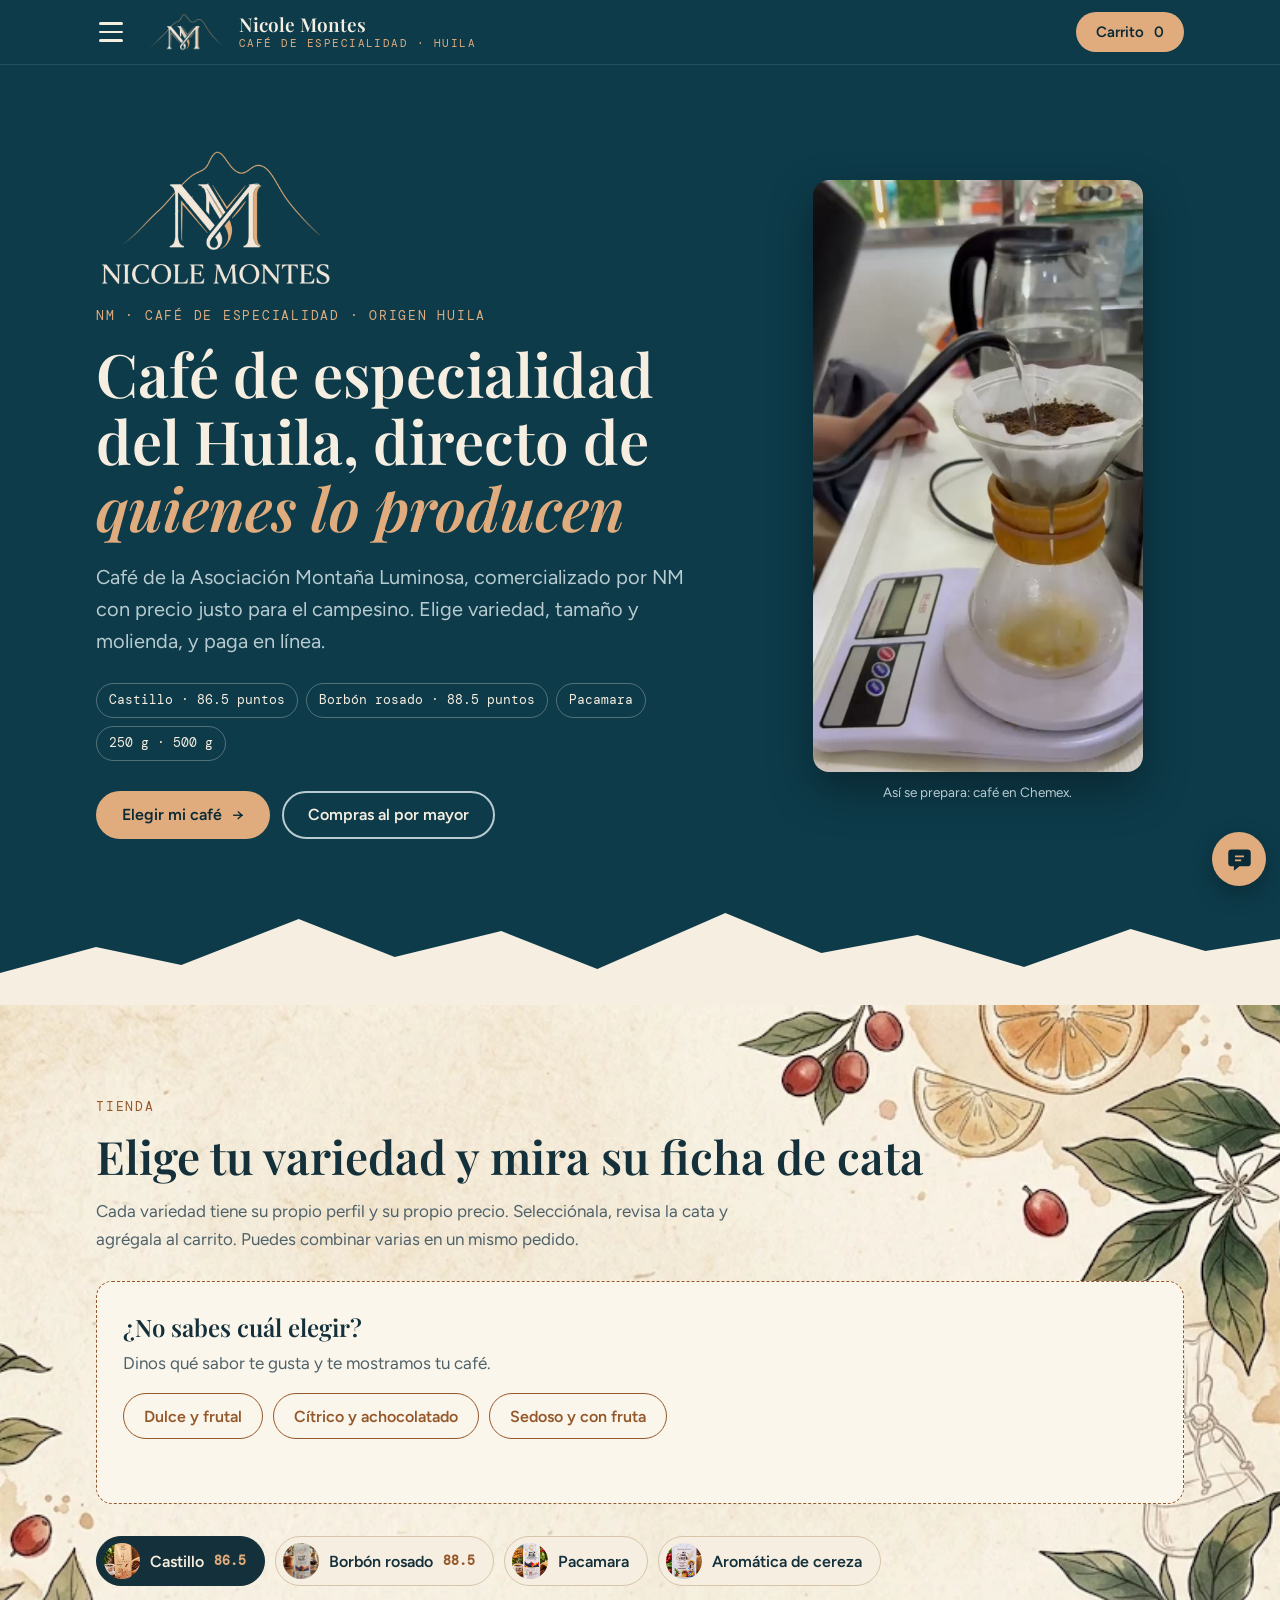
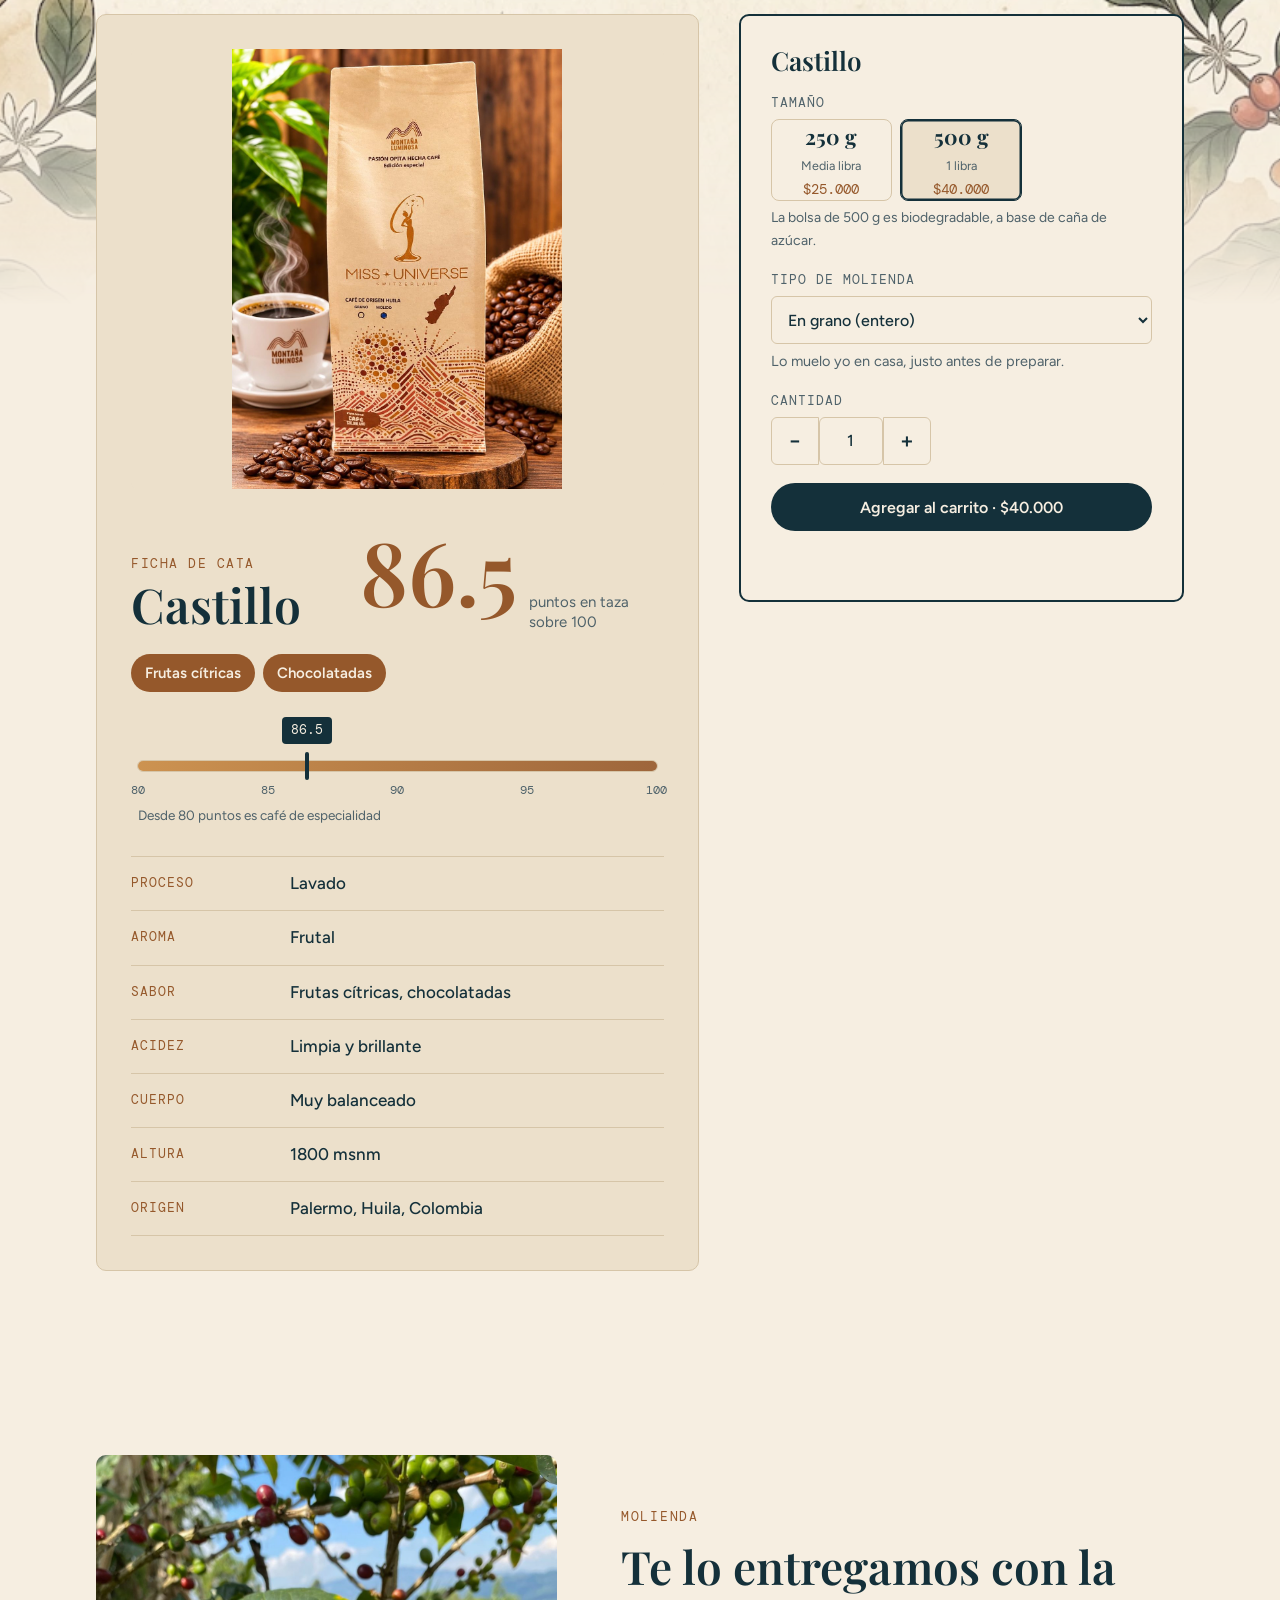
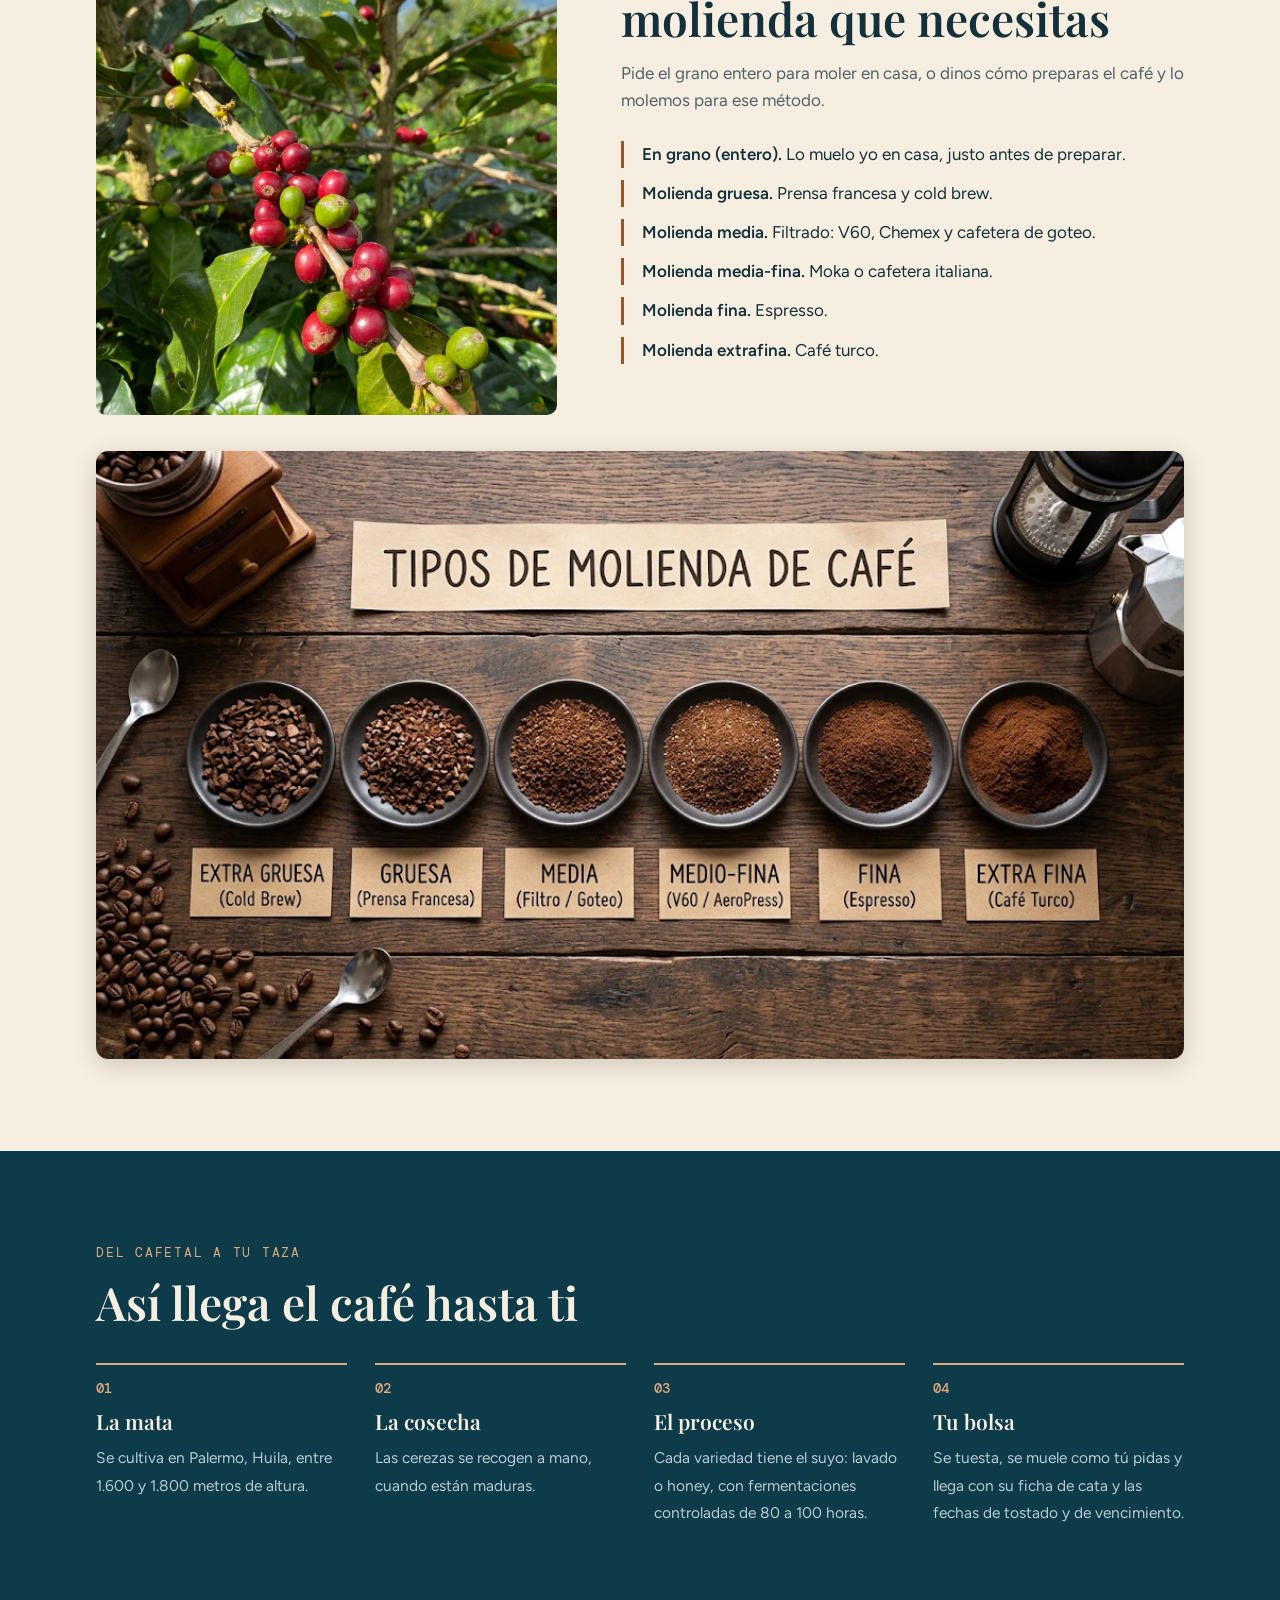
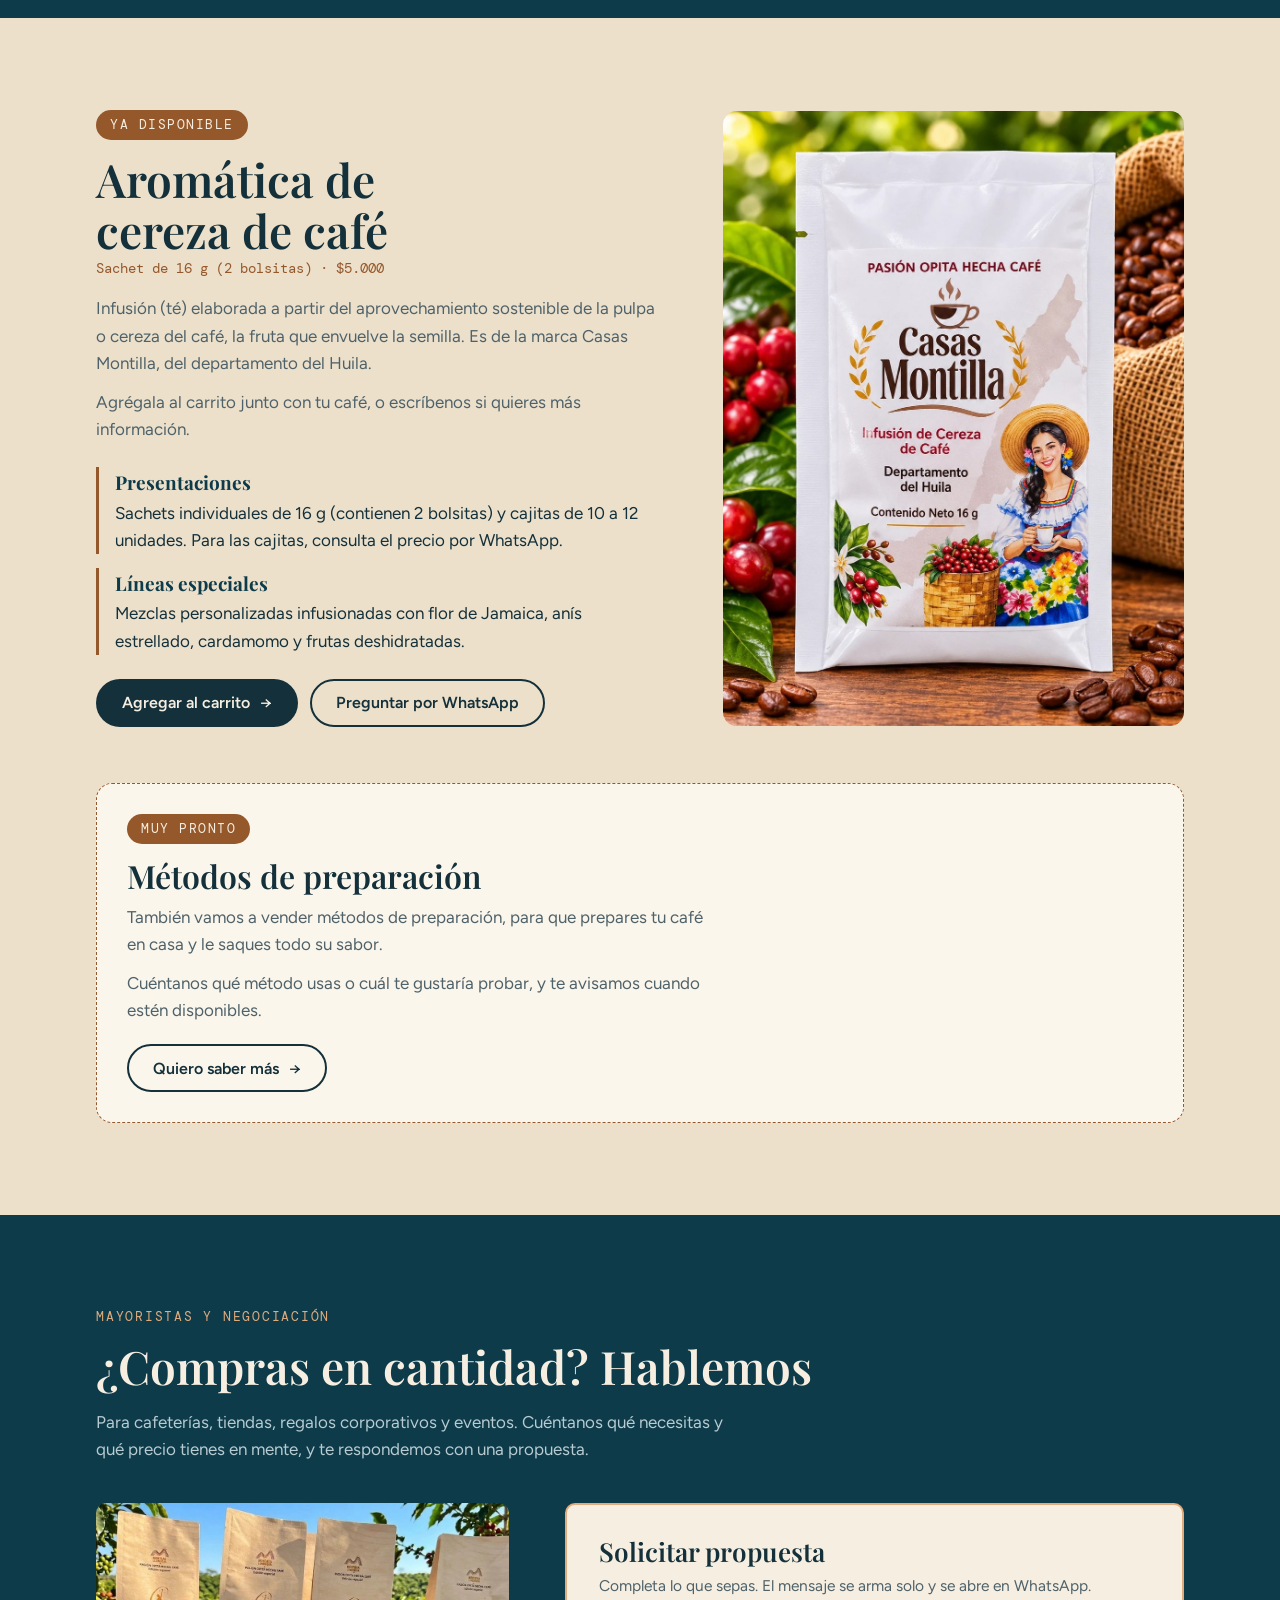
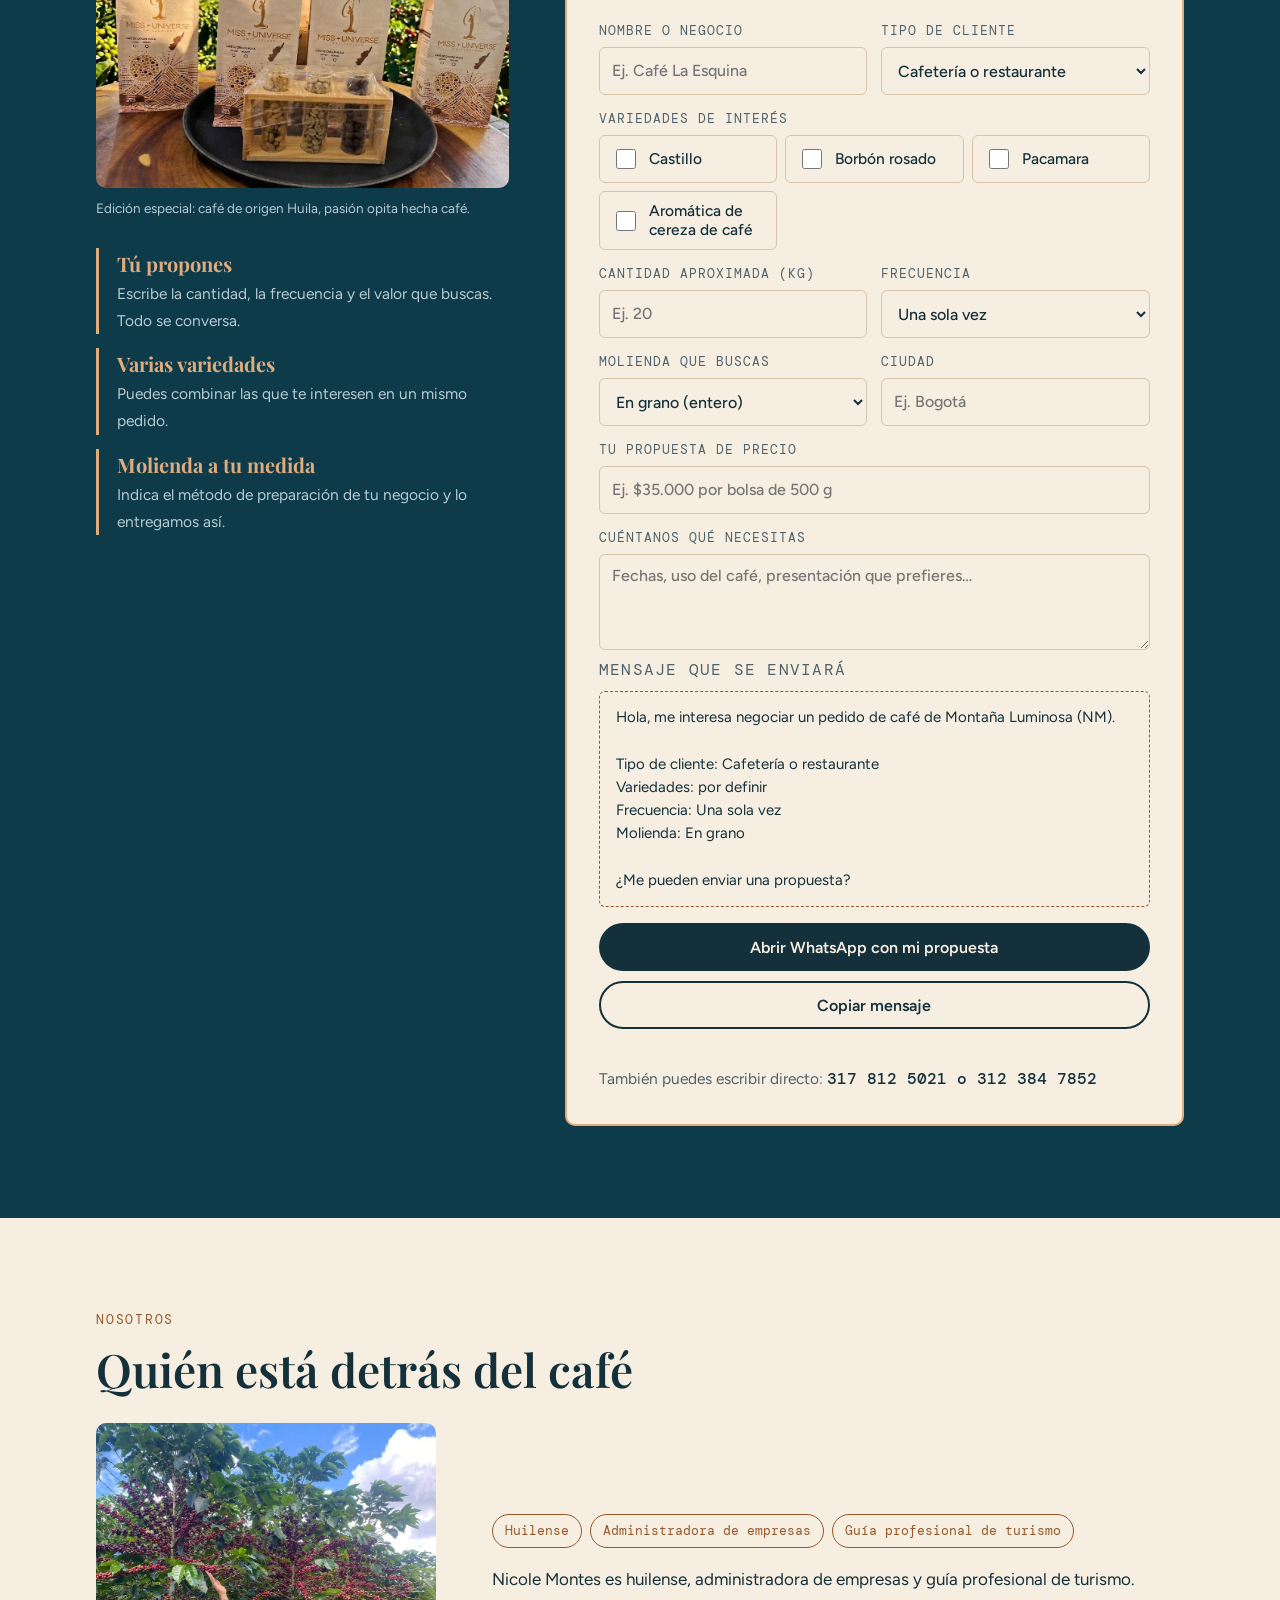
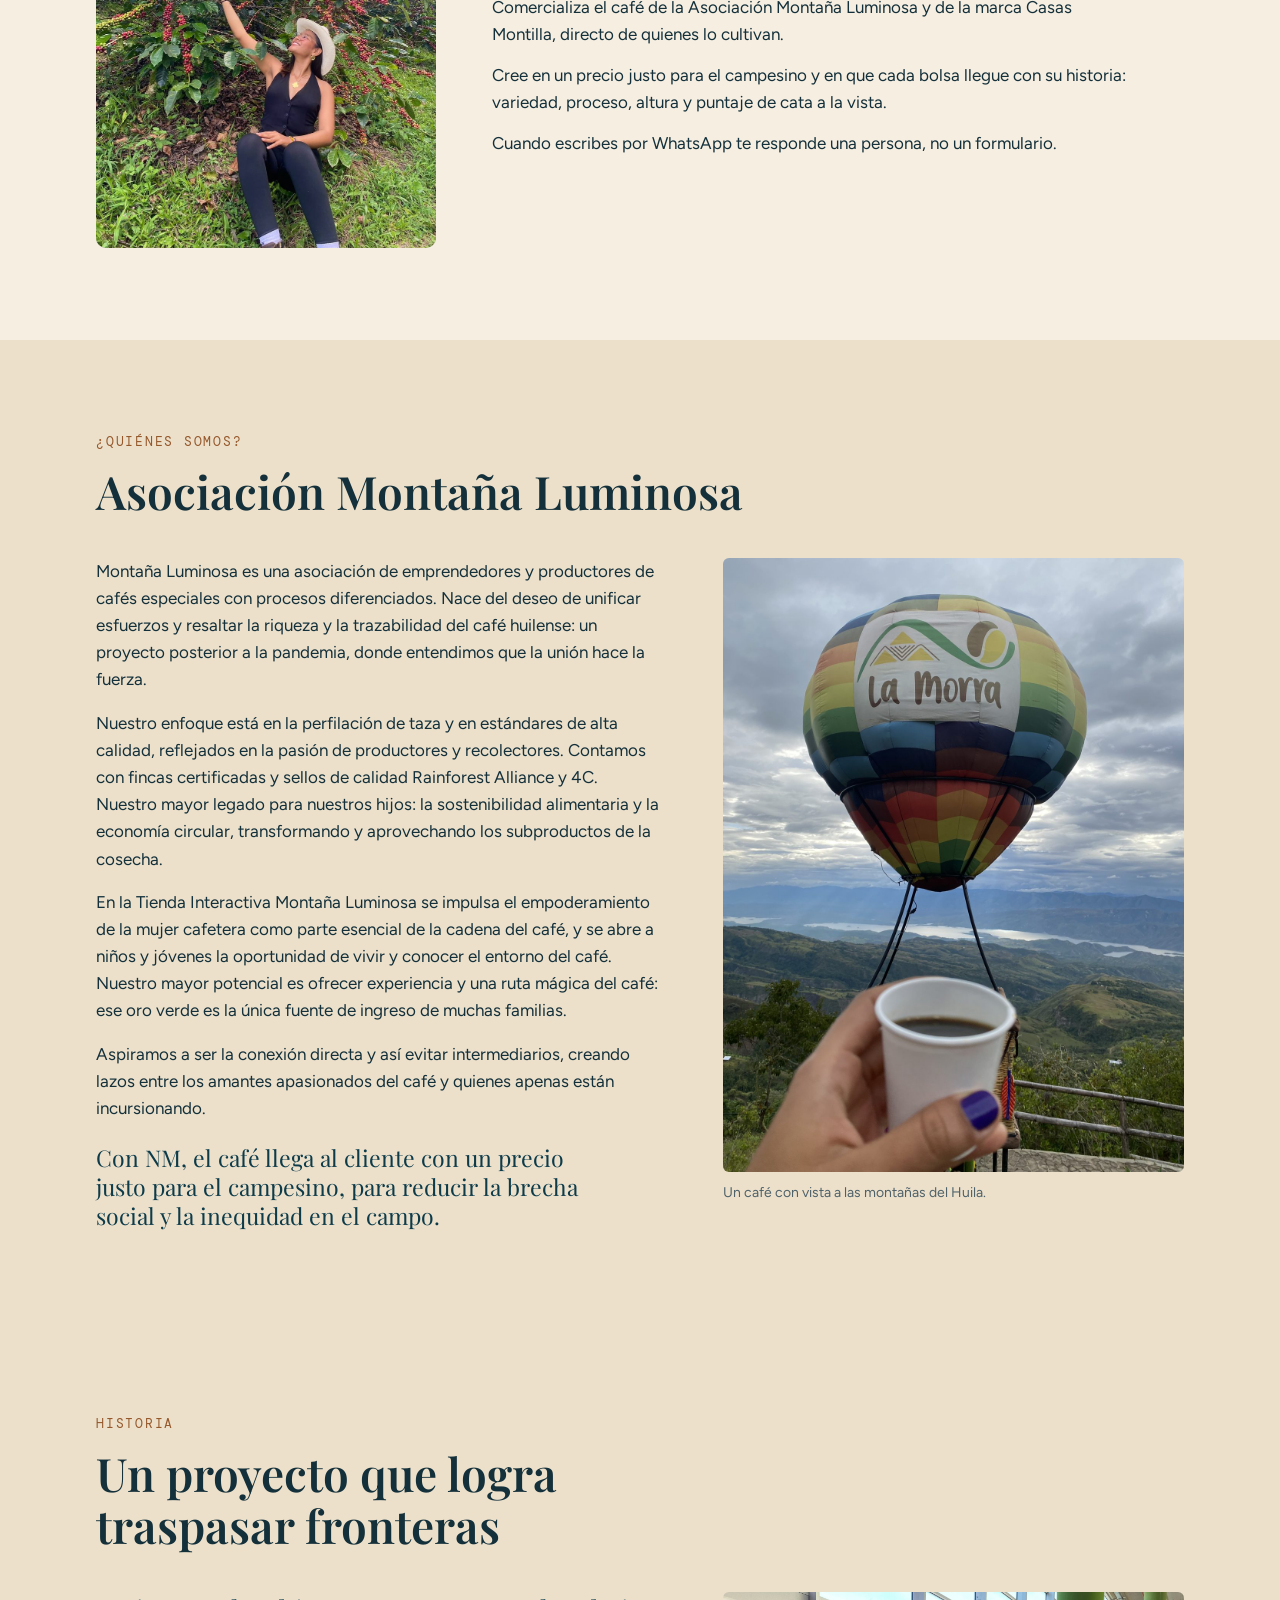
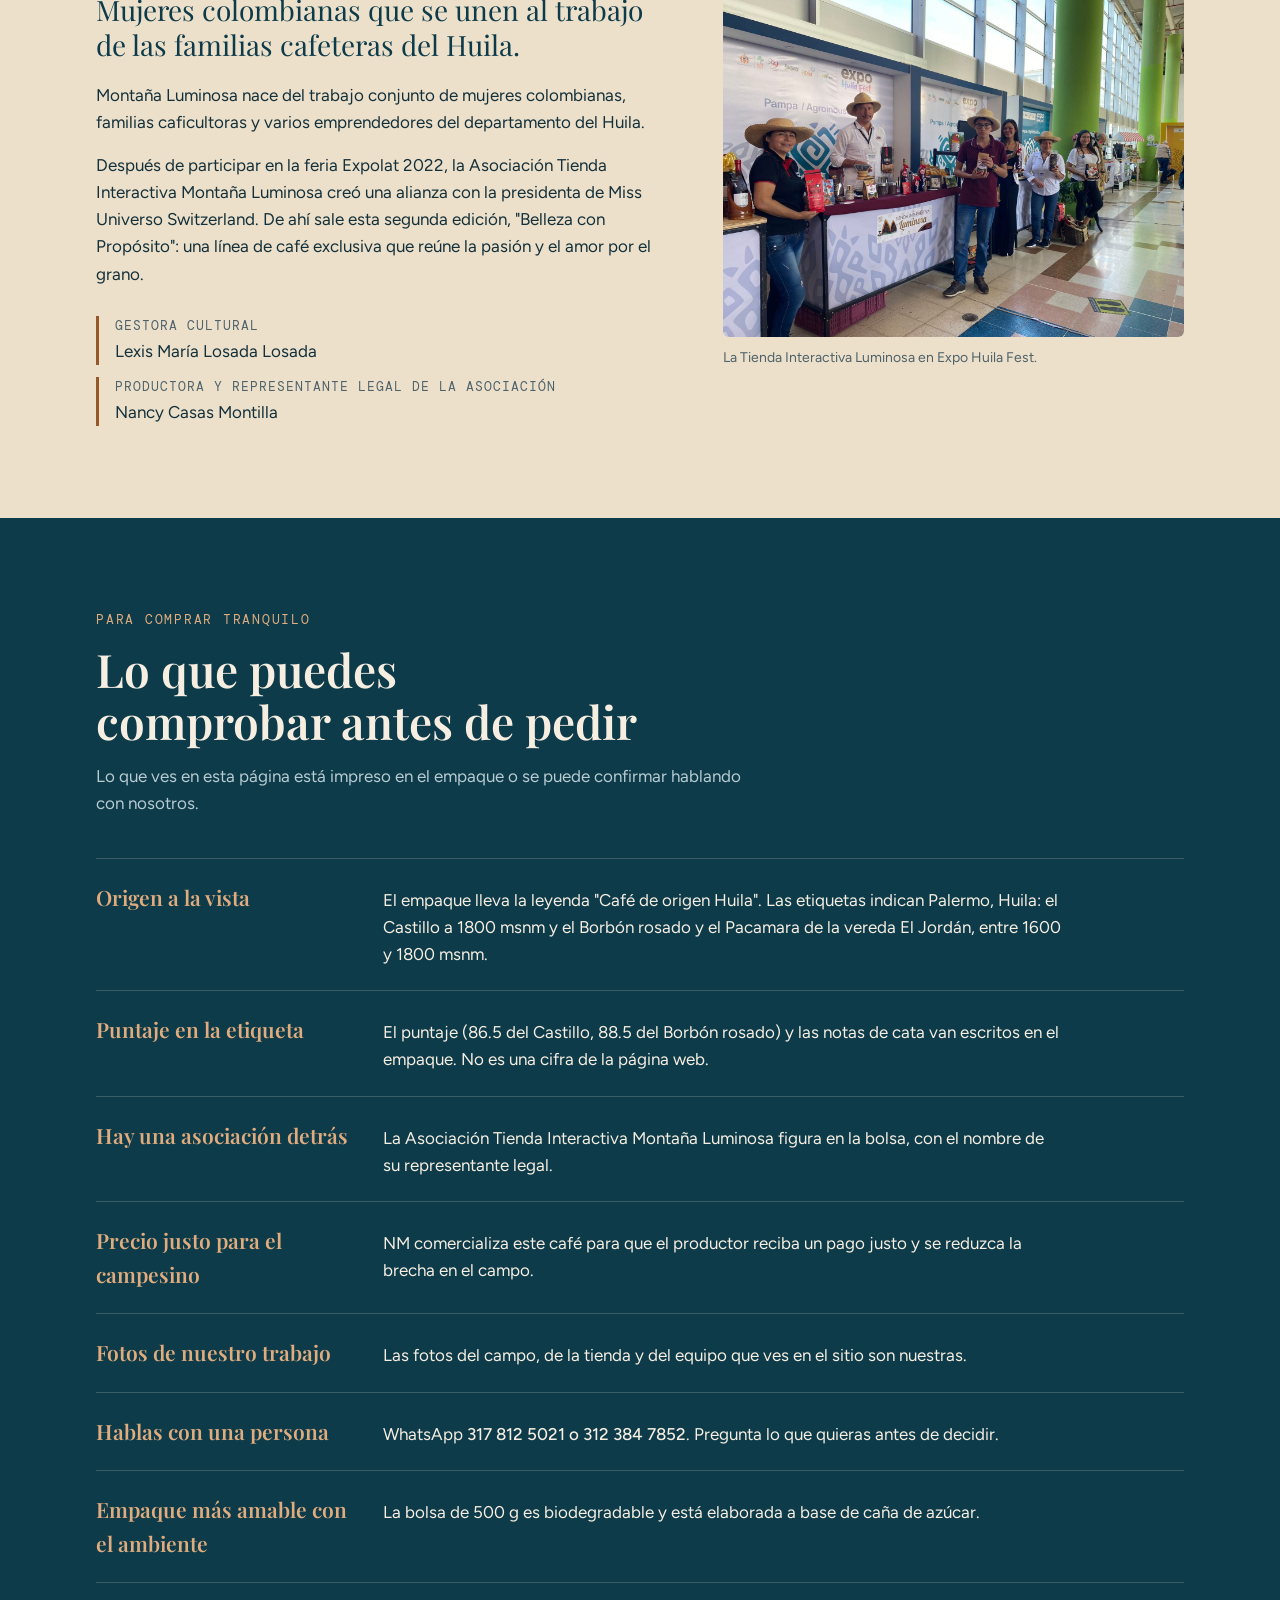
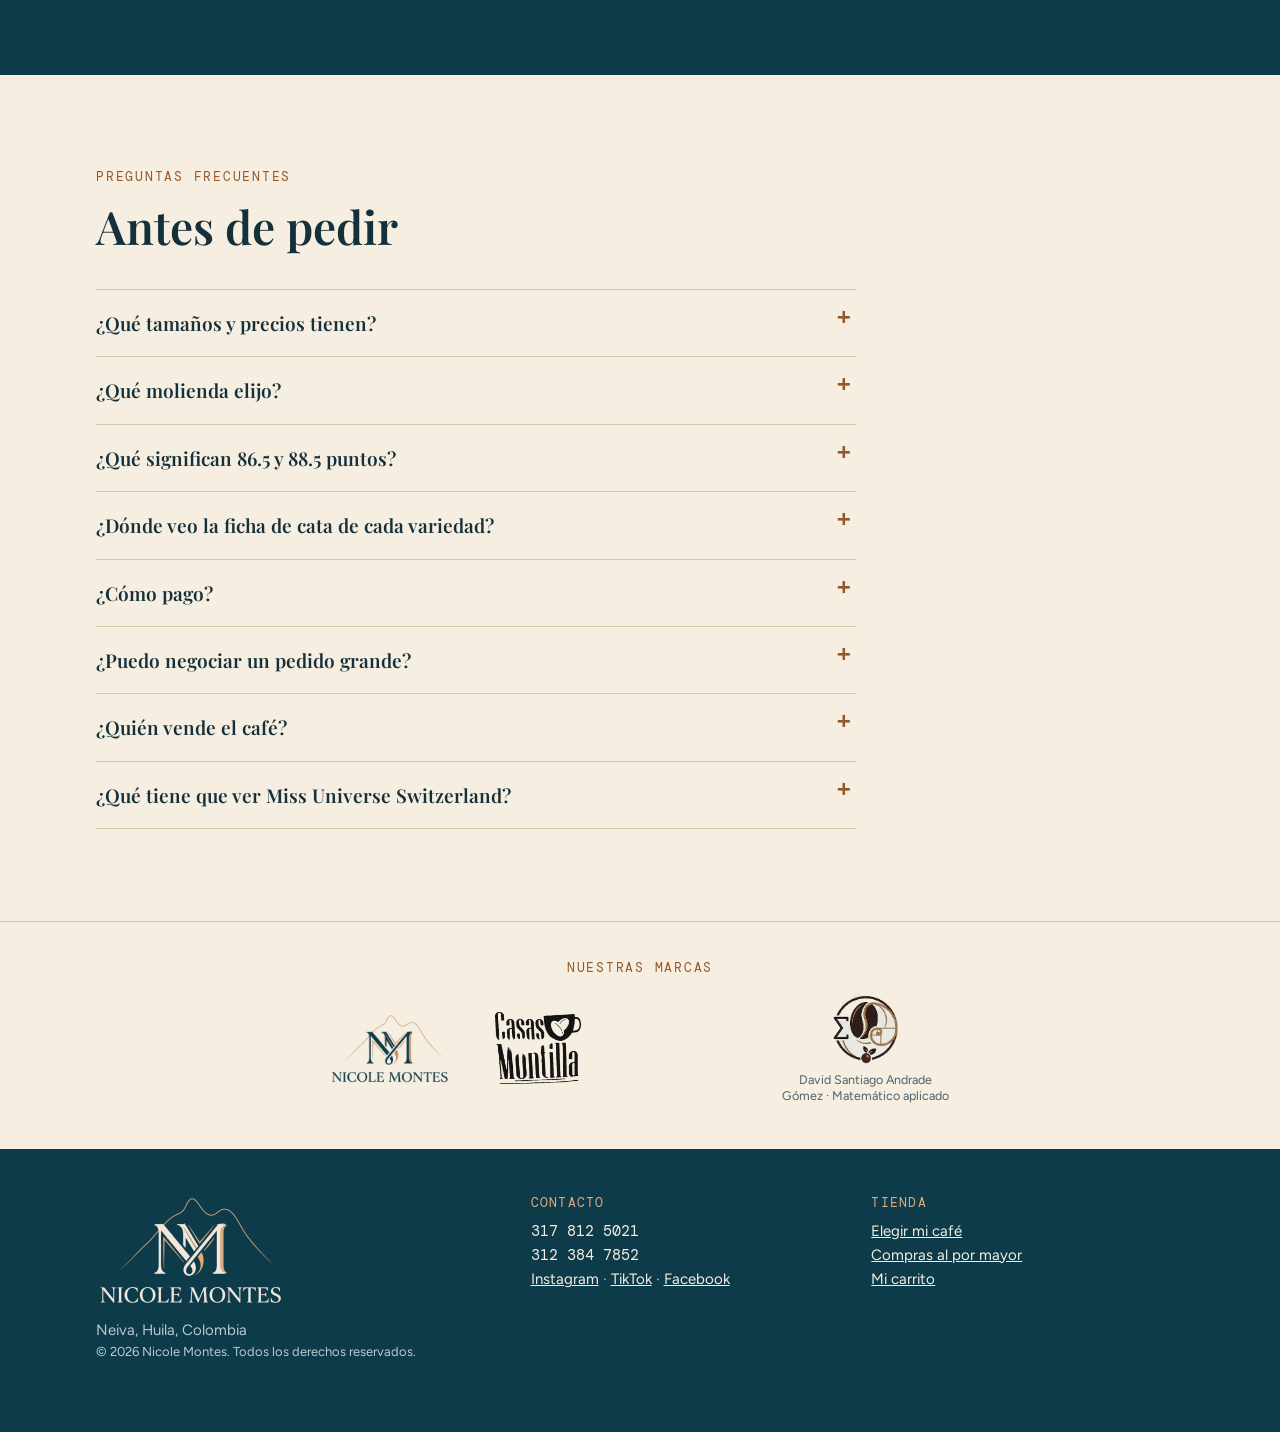
==== commit f769861b: "Pulido 10/10: favicon, vista previa al compartir, SEO, datos estructurados, 404, logos WebP y accesi" ====
--- a/index.html
+++ b/index.html
@@ -5,24 +5,98 @@
 <meta name="viewport" content="width=device-width, initial-scale=1, viewport-fit=cover">
 <title>Café de especialidad del Huila · Nicole Montes</title>
 <meta name="description" content="Café de especialidad del Huila: Castillo, Borbón rosado y Pacamara. Bolsas de 250 g y 500 g, con ficha de cata. Compra en línea con pago seguro.">
+<link rel="canonical" href="https://nmcafeespecial.com/">
 <meta property="og:type" content="website">
+<meta property="og:site_name" content="Nicole Montes · Café del Huila">
+<meta property="og:locale" content="es_CO">
+<meta property="og:url" content="https://nmcafeespecial.com/">
 <meta property="og:title" content="Café de especialidad del Huila · Nicole Montes">
 <meta property="og:description" content="Café de especialidad del Huila: Castillo, Borbón rosado y Pacamara. Bolsas de 250 g y 500 g, con ficha de cata. Compra en línea con pago seguro.">
+<meta property="og:image" content="https://nmcafeespecial.com/img/og-nm-cafe.jpg">
+<meta property="og:image:width" content="1200">
+<meta property="og:image:height" content="630">
+<meta property="og:image:alt" content="Nicole Montes recolectando café en el Huila, con el logo NM">
+<meta name="twitter:card" content="summary_large_image">
+<meta name="twitter:title" content="Café de especialidad del Huila · Nicole Montes">
+<meta name="twitter:description" content="Castillo, Borbón rosado y Pacamara directo del productor. Compra en línea con pago seguro.">
+<meta name="twitter:image" content="https://nmcafeespecial.com/img/og-nm-cafe.jpg">
 <meta name="theme-color" content="#0d3b4a">
+<link rel="icon" href="favicon.ico" sizes="48x48">
+<link rel="icon" type="image/png" sizes="32x32" href="favicon-32.png">
+<link rel="icon" type="image/png" sizes="192x192" href="icon-192.png">
+<link rel="apple-touch-icon" href="apple-touch-icon.png">
+<link rel="manifest" href="site.webmanifest">
+<link rel="preload" as="image" href="img/nm-logo-claro.webp" type="image/webp">
+<script type="application/ld+json">
+{
+  "@context": "https://schema.org",
+  "@graph": [
+    {
+      "@type": "Store",
+      "@id": "https://nmcafeespecial.com/#negocio",
+      "name": "Nicole Montes · Café de especialidad del Huila",
+      "url": "https://nmcafeespecial.com/",
+      "logo": "https://nmcafeespecial.com/icon-512.png",
+      "image": "https://nmcafeespecial.com/img/og-nm-cafe.jpg",
+      "description": "Café de especialidad del Huila de la Asociación Montaña Luminosa, comercializado por NM con precio justo para el campesino.",
+      "telephone": ["+573178125021", "+573123847852"],
+      "areaServed": { "@type": "Country", "name": "Colombia" },
+      "address": { "@type": "PostalAddress", "addressRegion": "Huila", "addressCountry": "CO" },
+      "sameAs": [
+        "https://www.instagram.com/nicoleemontes28",
+        "https://www.facebook.com/share/1JP1Uoko3y/"
+      ]
+    },
+    {
+      "@type": "Product",
+      "name": "Café Castillo del Huila",
+      "description": "Café de especialidad Castillo, 86.5 puntos, de la Asociación Montaña Luminosa. Grano o molido.",
+      "image": "https://nmcafeespecial.com/img/castillo.jpg",
+      "brand": { "@type": "Brand", "name": "Nicole Montes" },
+      "offers": { "@type": "AggregateOffer", "priceCurrency": "COP", "lowPrice": "25000", "highPrice": "40000", "offerCount": "2", "availability": "https://schema.org/InStock", "url": "https://nmcafeespecial.com/#tienda" }
+    },
+    {
+      "@type": "Product",
+      "name": "Café Borbón rosado del Huila",
+      "description": "Café de especialidad Borbón rosado, 88.5 puntos, de la Asociación Montaña Luminosa. Grano o molido.",
+      "image": "https://nmcafeespecial.com/img/borbon-rosado.jpg",
+      "brand": { "@type": "Brand", "name": "Nicole Montes" },
+      "offers": { "@type": "AggregateOffer", "priceCurrency": "COP", "lowPrice": "30000", "highPrice": "50000", "offerCount": "2", "availability": "https://schema.org/InStock", "url": "https://nmcafeespecial.com/#tienda" }
+    },
+    {
+      "@type": "Product",
+      "name": "Café Pacamara del Huila",
+      "description": "Café de especialidad Pacamara de la Asociación Montaña Luminosa, bolsa de 500 g. Grano o molido.",
+      "image": "https://nmcafeespecial.com/img/pacamara.jpg",
+      "brand": { "@type": "Brand", "name": "Nicole Montes" },
+      "offers": { "@type": "Offer", "priceCurrency": "COP", "price": "60000", "availability": "https://schema.org/InStock", "url": "https://nmcafeespecial.com/#tienda" }
+    },
+    {
+      "@type": "Product",
+      "name": "Aromática de cereza de café",
+      "description": "Infusión de cereza de café, sachet de 16 g (2 bolsitas).",
+      "image": "https://nmcafeespecial.com/img/aromatica.jpg",
+      "brand": { "@type": "Brand", "name": "Nicole Montes" },
+      "offers": { "@type": "Offer", "priceCurrency": "COP", "price": "5000", "availability": "https://schema.org/InStock", "url": "https://nmcafeespecial.com/#tienda" }
+    }
+  ]
+}
+</script>
 <link rel="preconnect" href="https://fonts.googleapis.com">
 <link rel="preconnect" href="https://fonts.gstatic.com" crossorigin>
 <link rel="stylesheet" href="https://fonts.googleapis.com/css2?family=DM+Mono:wght@400;500&family=Figtree:wght@400;500;600&family=Playfair+Display:ital,wght@0,500;0,600;0,700;1,500;1,600&display=swap">
 <link rel="stylesheet" href="site.css?v=20261105c">
 </head>
 <body data-page="inicio">
+<a class="skip-link" href="#main">Saltar al contenido</a>
 <div id="site-header"></div>
-<main>
+<main id="main" tabindex="-1">
 
   <section class="band hero" id="inicio">
     <div class="wrap">
       <div class="hero-grid">
         <div>
-          <img class="hero-nm" src="img/nm-logo-claro.png" alt="Logo de Nicole Montes" width="1302" height="775">
+          <img class="hero-nm" src="img/nm-logo-claro.webp" alt="Logo de Nicole Montes" width="760" height="452" fetchpriority="high">
           <p class="eyebrow">NM · Café de especialidad · Origen Huila</p>
           <h1>Café de especialidad del Huila, directo de <em>quienes lo producen</em></h1>
           <p class="lead">Café de la Asociación Montaña Luminosa, comercializado por NM con precio justo para el campesino. Elige variedad, tamaño y molienda, y paga en línea.</p>
@@ -38,7 +112,7 @@
           </div>
         </div>
         <figure class="hero-photo hero-video">
-          <video src="media/montana-luminosa.mp4" poster="media/montana-luminosa.jpg" width="464" height="832" autoplay muted loop playsinline preload="auto"
+          <video src="media/montana-luminosa.mp4" poster="media/montana-luminosa.jpg" width="464" height="832" autoplay muted loop playsinline preload="metadata"
                  aria-label="Preparación de un café en Chemex: se vierte agua caliente sobre el café molido, sobre una báscula"></video>
           <figcaption>Así se prepara: café en Chemex.</figcaption>
         </figure>
--- a/site.css
+++ b/site.css
@@ -619,3 +619,7 @@
 @media (max-width: 700px) { #tienda::before { height: 560px; } }
 .molienda-guia { margin: 36px 0 0; }
 .molienda-guia img { display: block; width: 100%; height: auto; border-radius: 12px; box-shadow: 0 6px 24px rgba(40,25,10,.18); }
+
+.skip-link { position: absolute; left: 12px; top: -60px; z-index: 1000; background: var(--gold); color: #1d110b; padding: 10px 16px; border-radius: 8px; font-weight: 600; text-decoration: none; transition: top .15s; }
+.skip-link:focus { top: 12px; }
+main:focus { outline: none; }
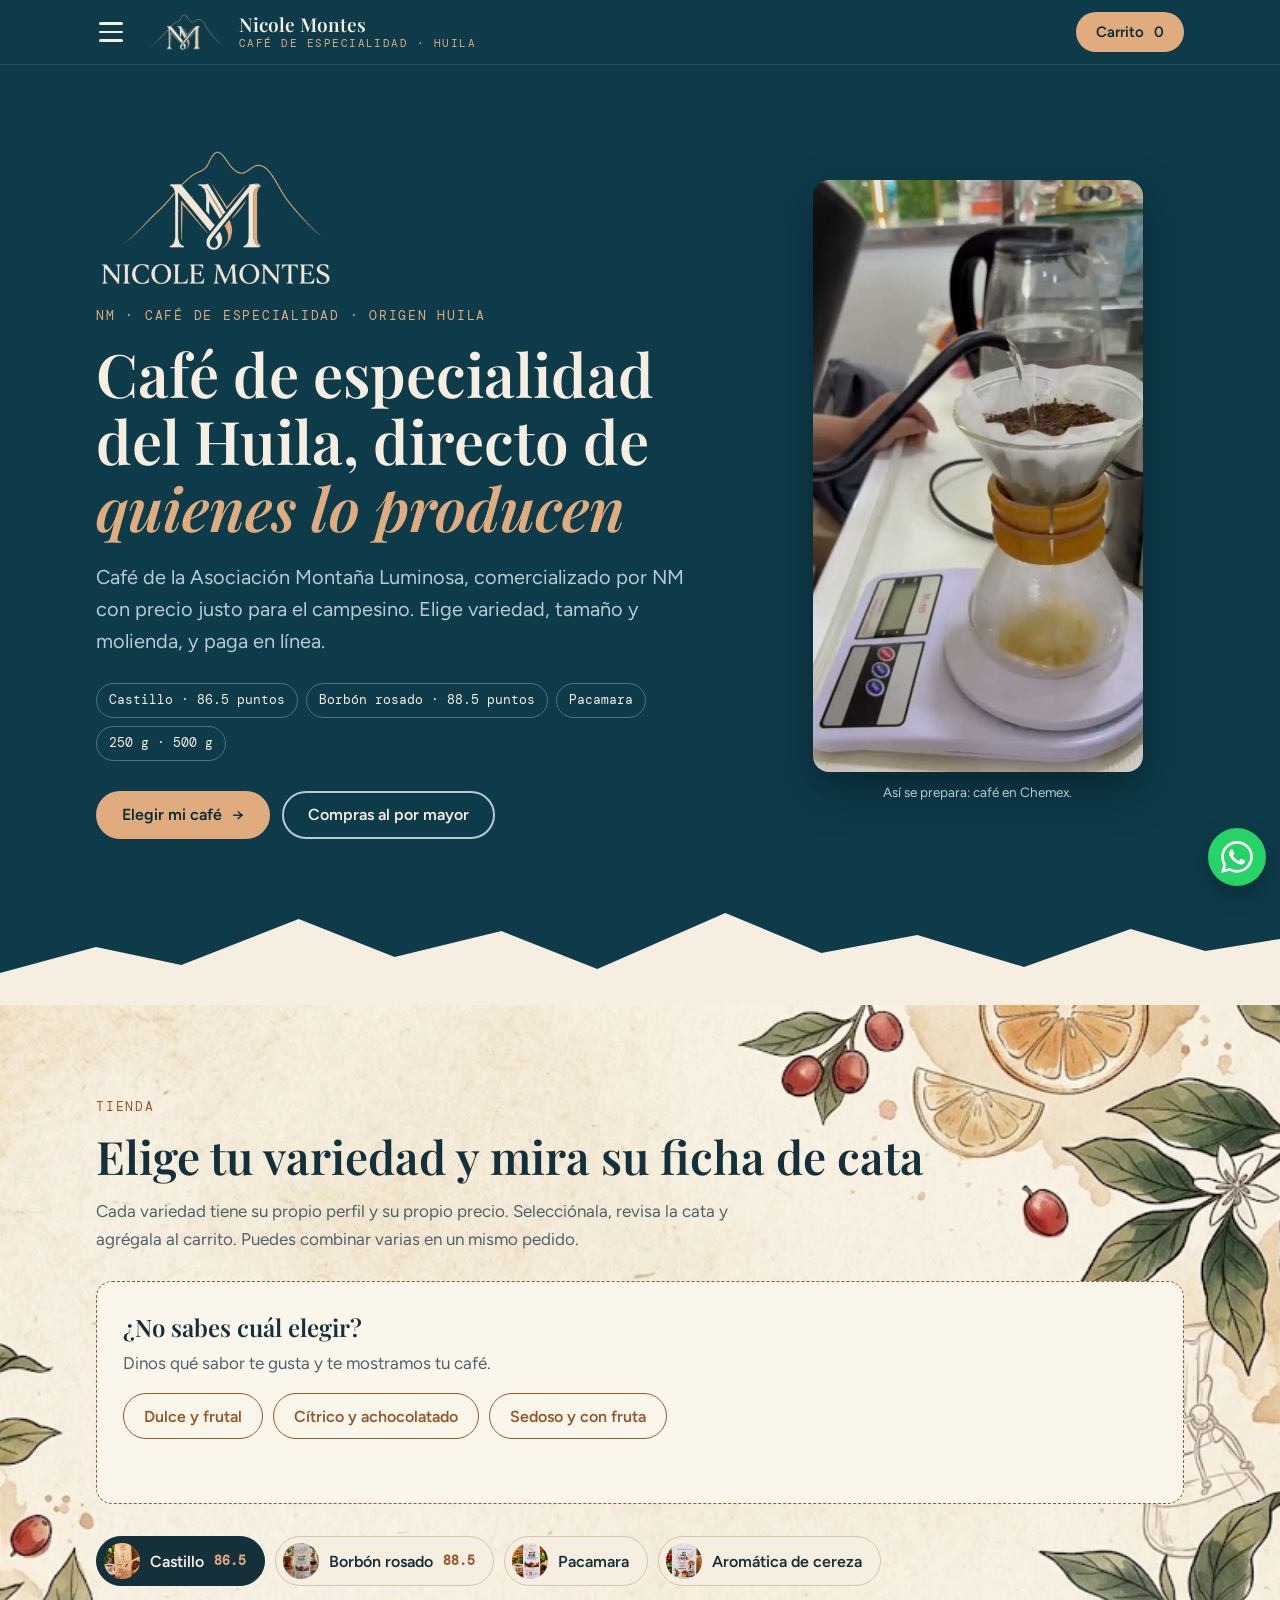
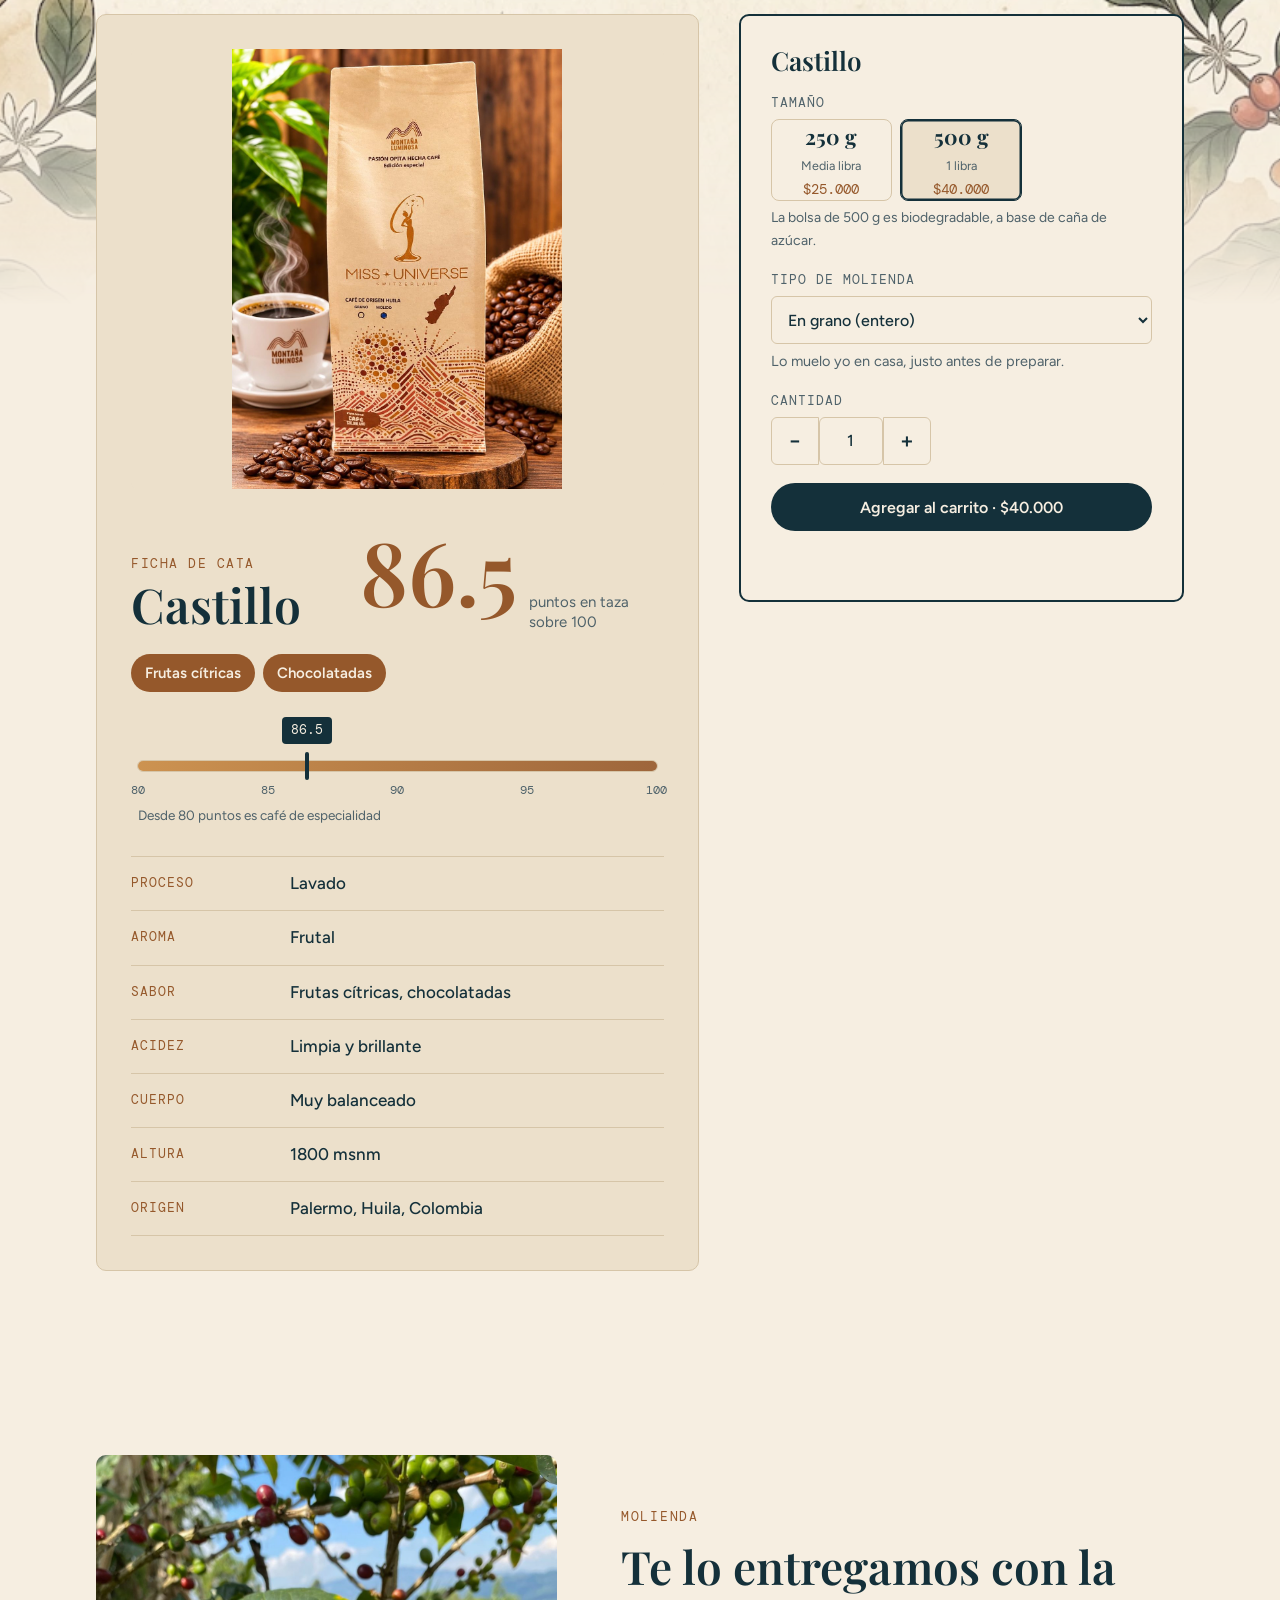
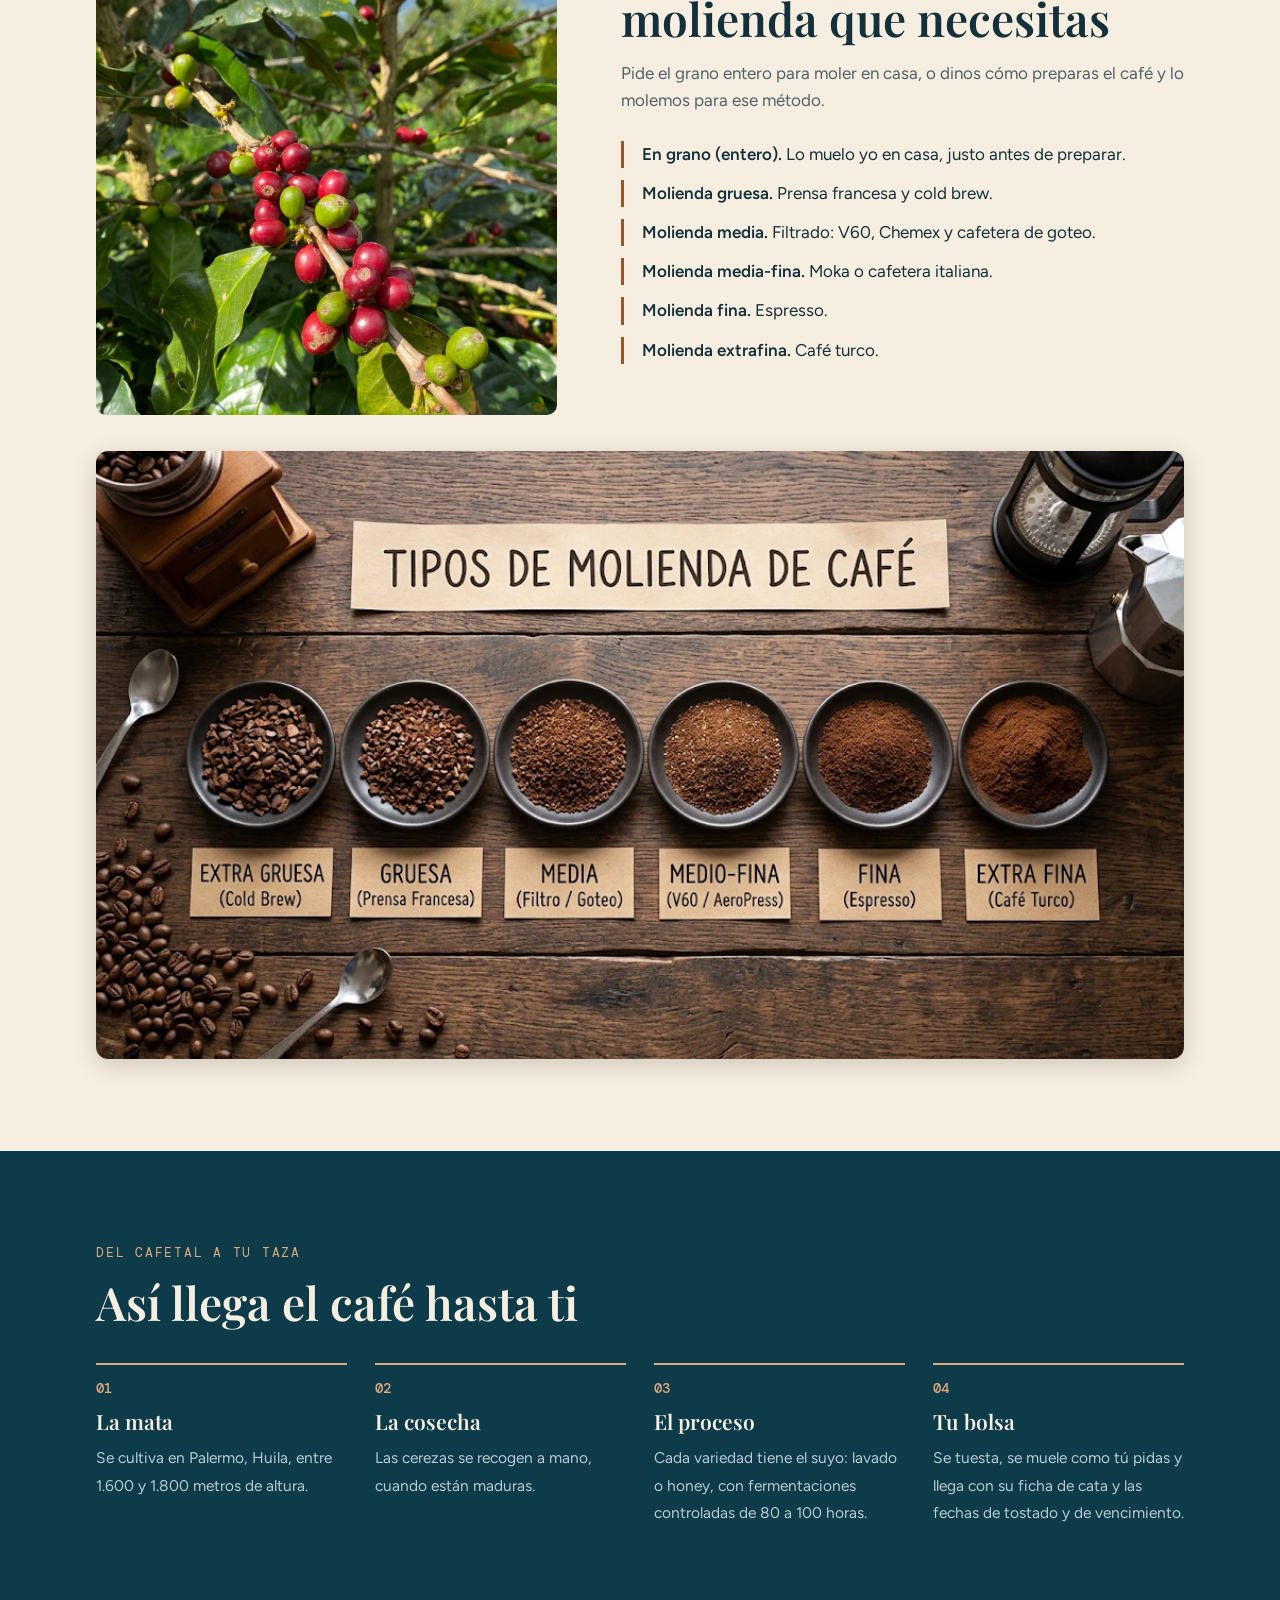
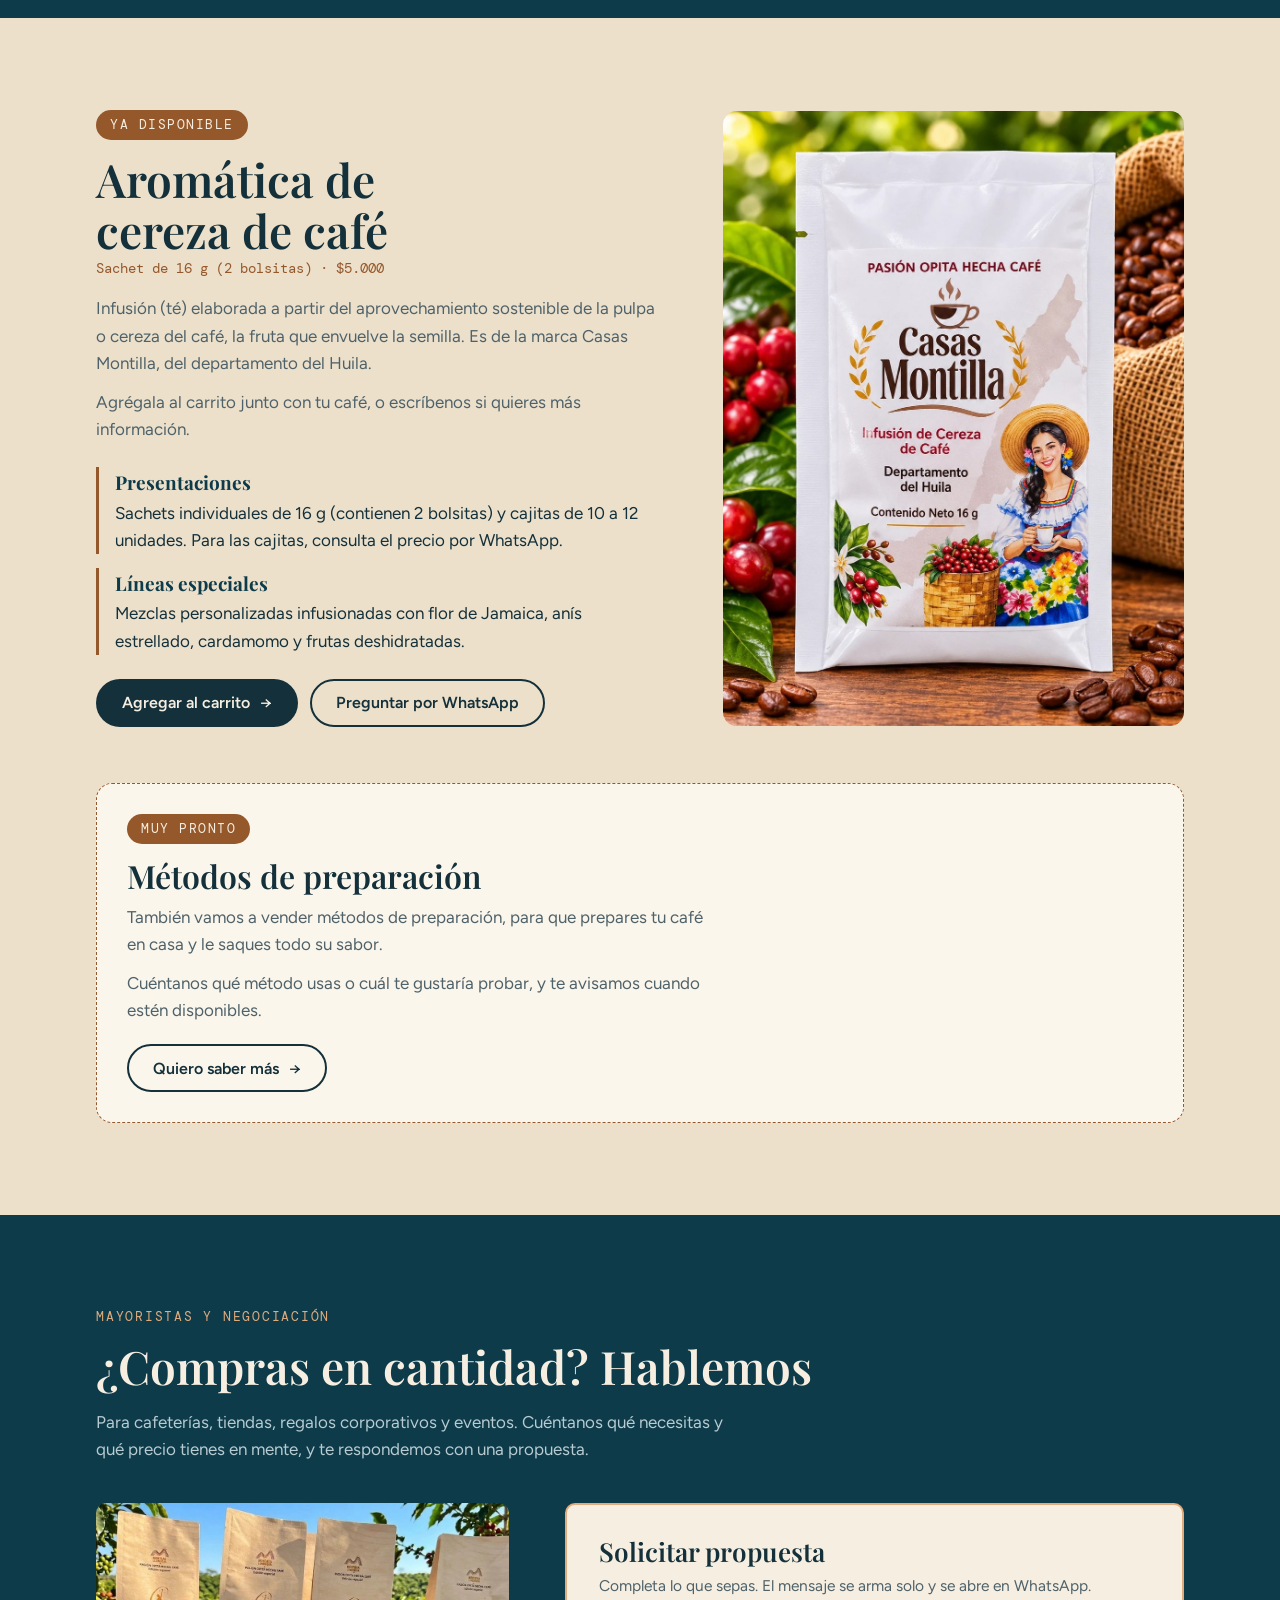
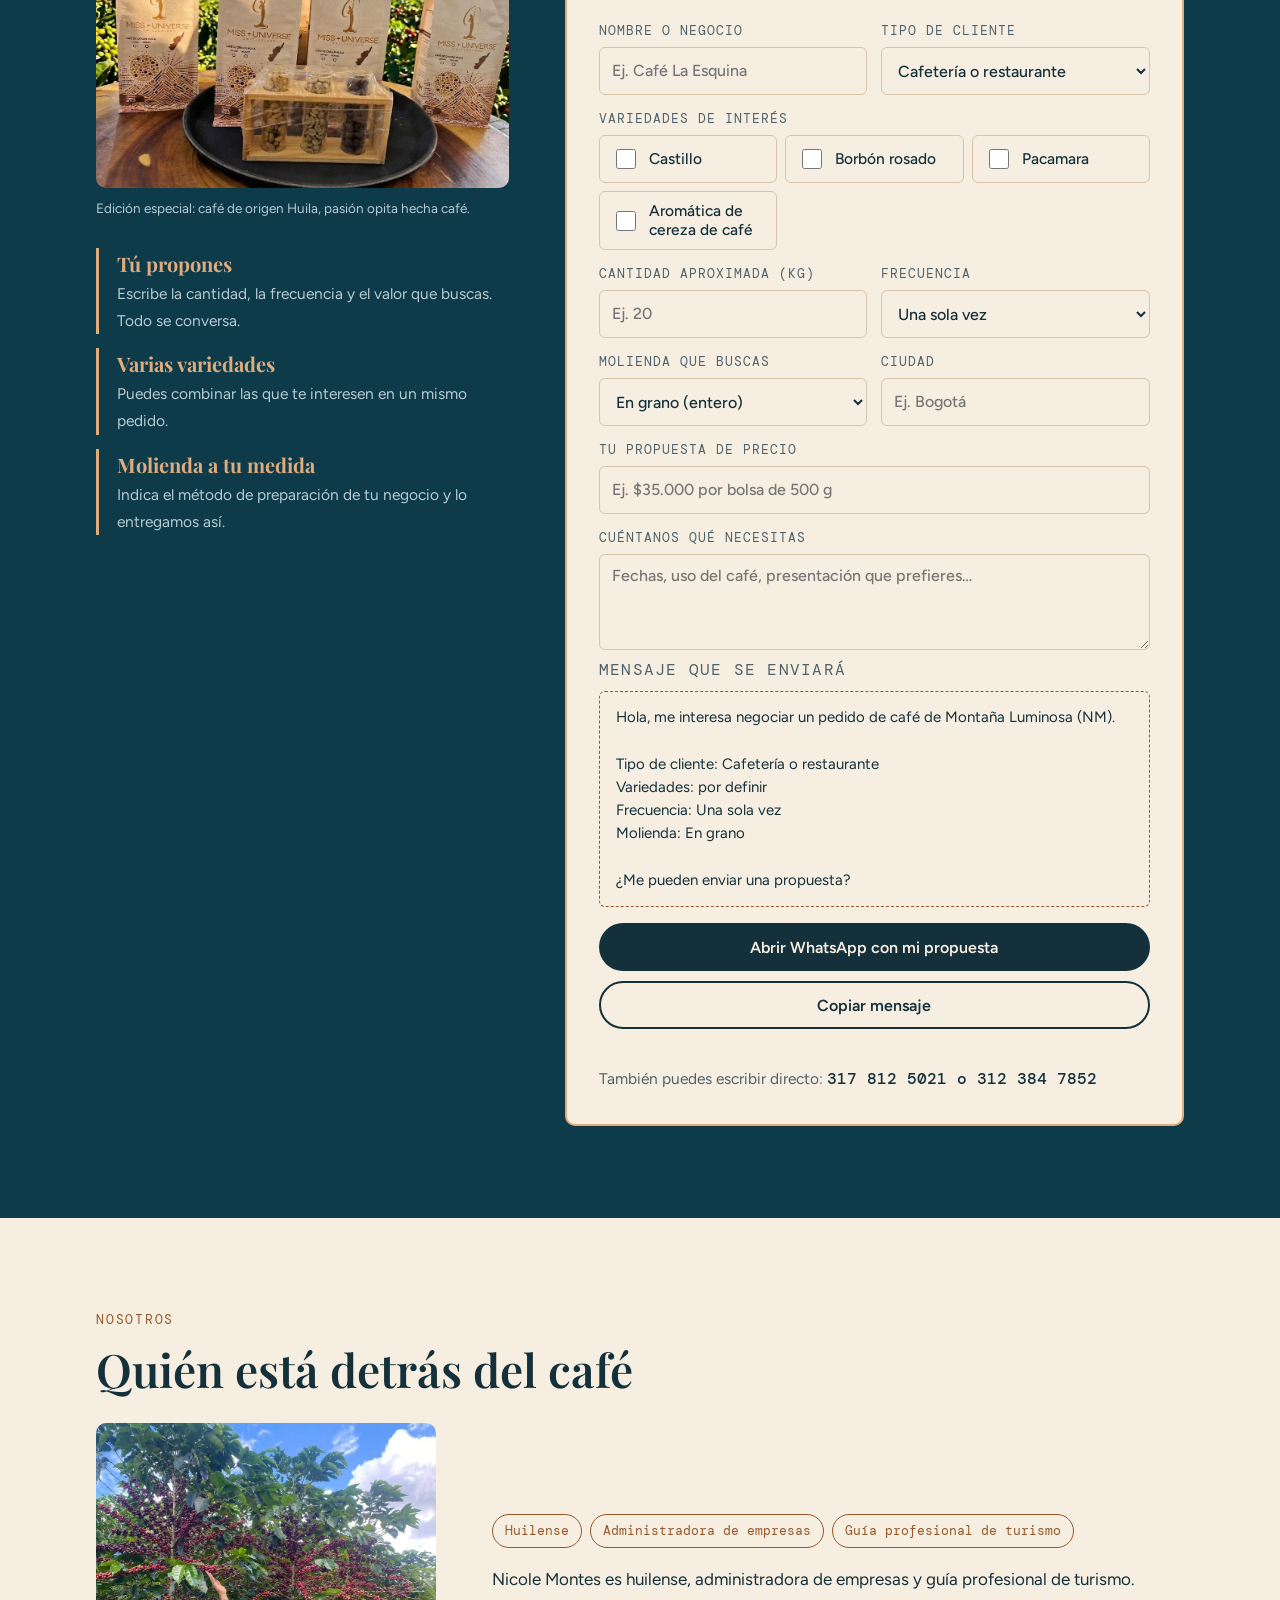
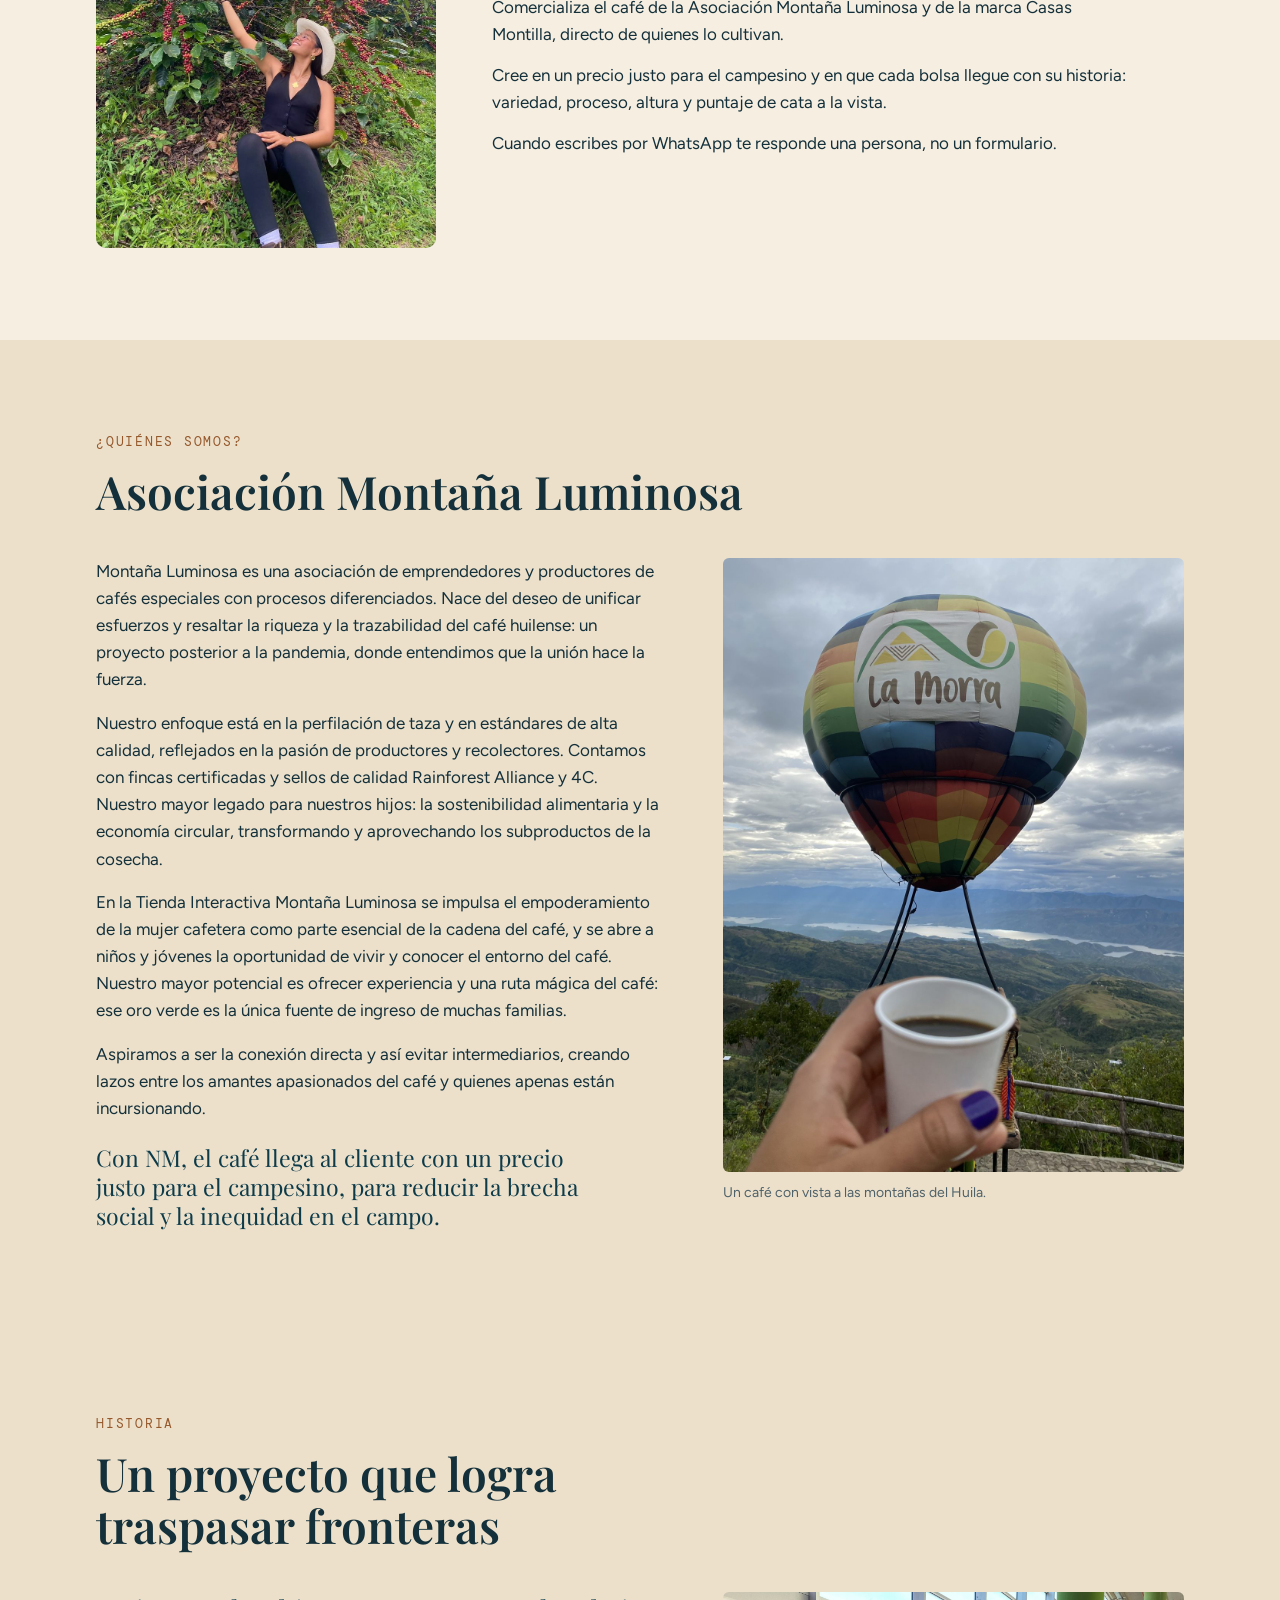
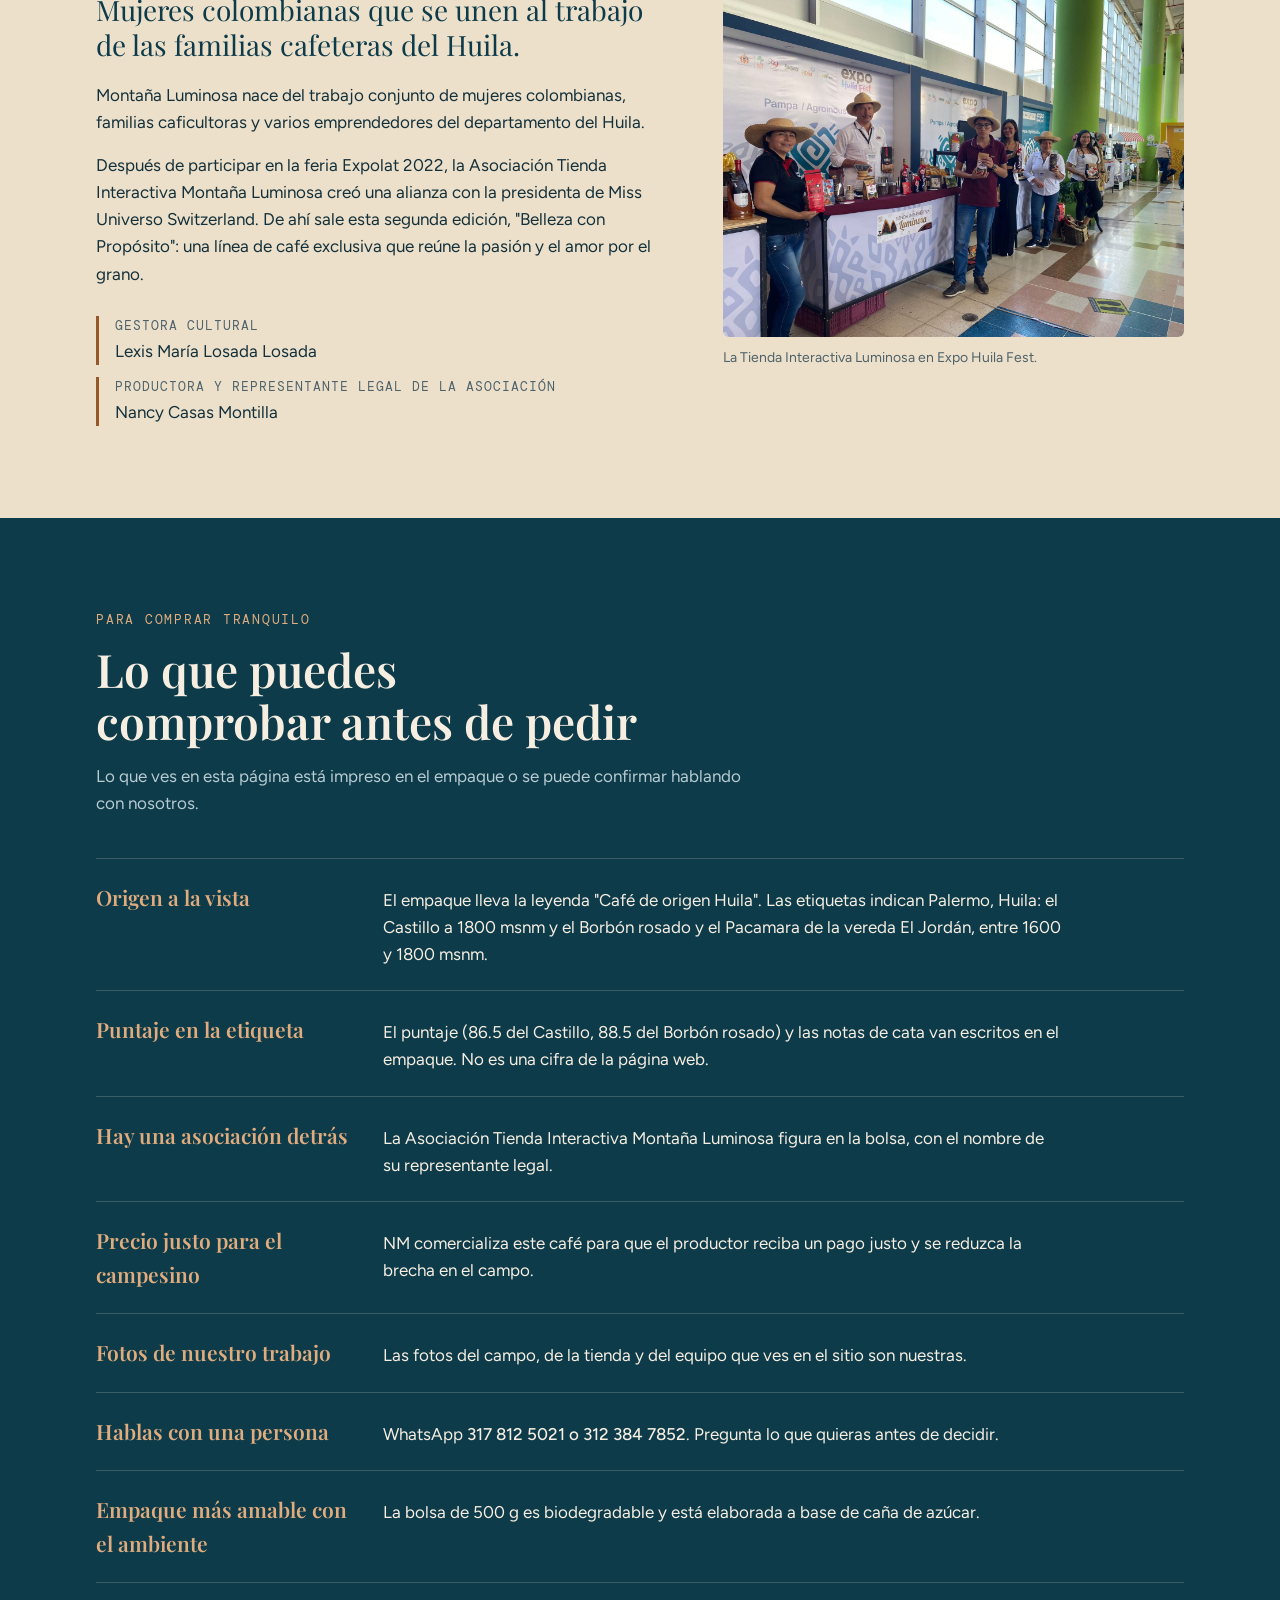
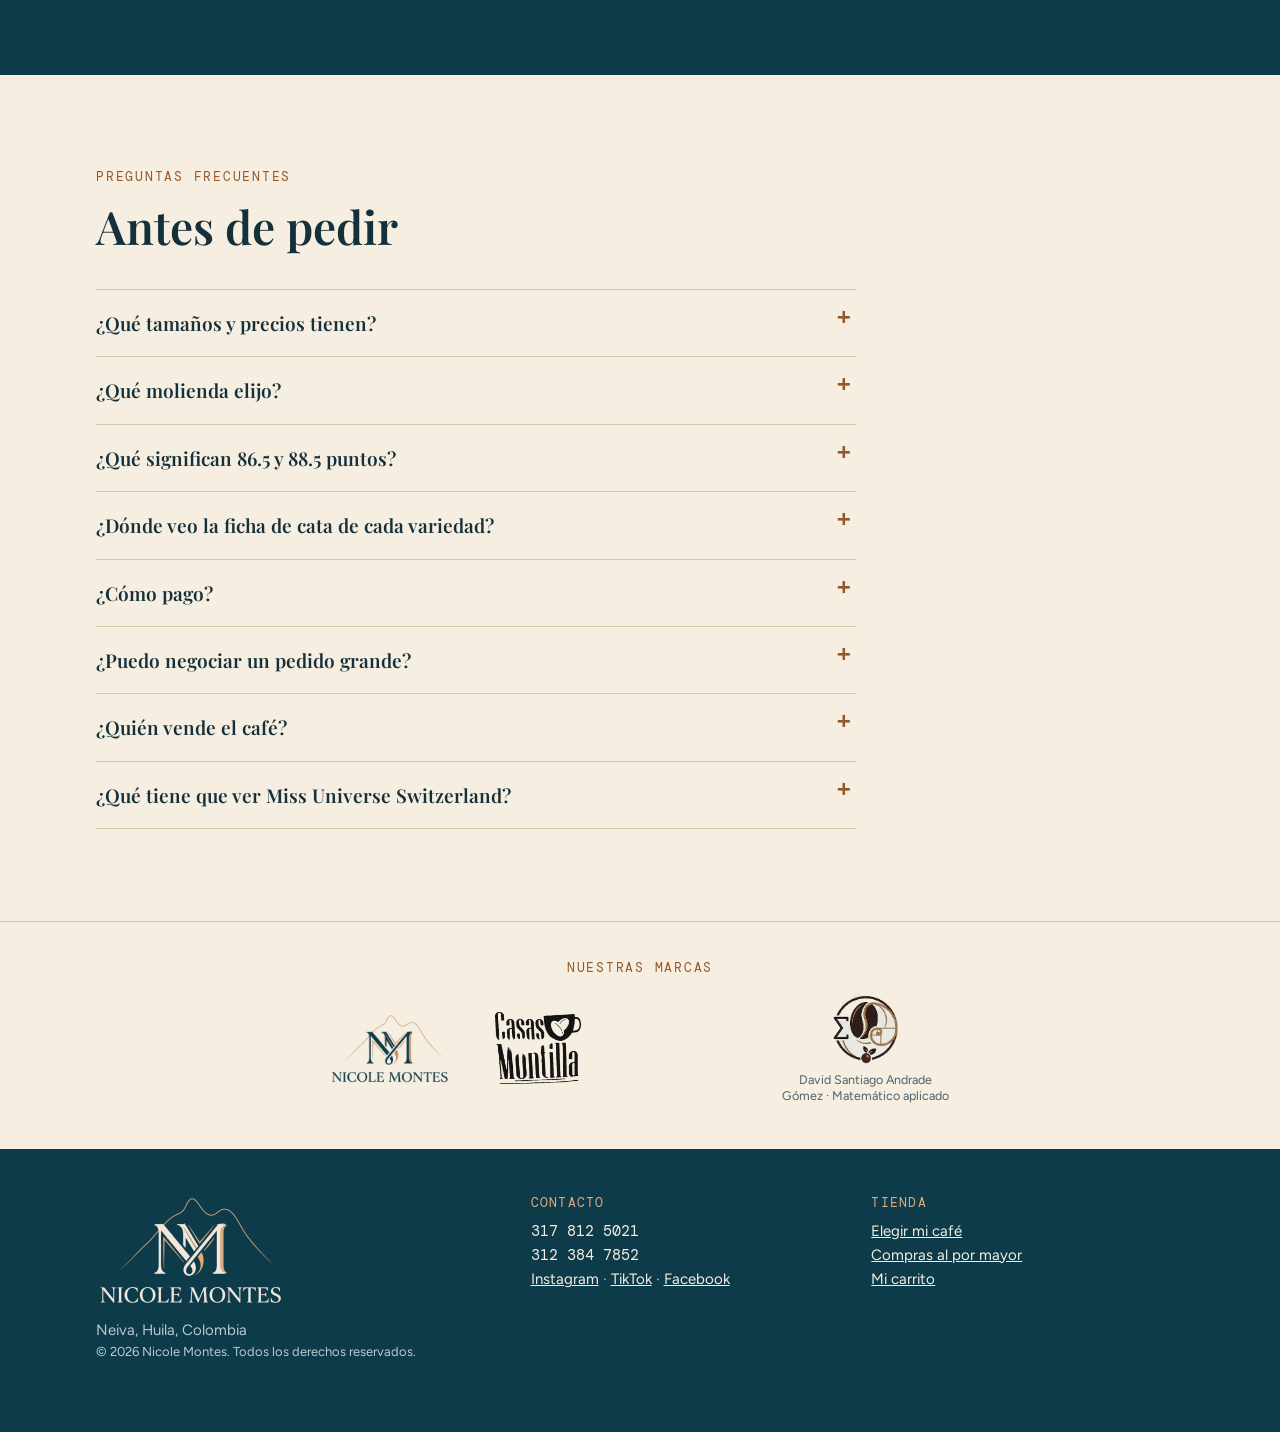
==== commit 3090135e: "Boton flotante: icono y color oficial de WhatsApp Co-Authored-By: Claude Sonnet 5.5 <noreply@anthrop" ====
--- a/index.html
+++ b/index.html
@@ -85,7 +85,7 @@
 <link rel="preconnect" href="https://fonts.googleapis.com">
 <link rel="preconnect" href="https://fonts.gstatic.com" crossorigin>
 <link rel="stylesheet" href="https://fonts.googleapis.com/css2?family=DM+Mono:wght@400;500&family=Figtree:wght@400;500;600&family=Playfair+Display:ital,wght@0,500;0,600;0,700;1,500;1,600&display=swap">
-<link rel="stylesheet" href="site.css?v=20261105c">
+<link rel="stylesheet" href="site.css?v=20261106a">
 </head>
 <body data-page="inicio">
 <a class="skip-link" href="#main">Saltar al contenido</a>
@@ -406,8 +406,8 @@
   <a class="fab" id="fab" href="carrito.html" hidden></a>
 </main>
 <div id="site-footer"></div>
-<script src="contenido.js?v=20261105c"></script>
-<script src="site.js?v=20261105c"></script>
+<script src="contenido.js?v=20261106a"></script>
+<script src="site.js?v=20261106a"></script>
 <script>
 (function () {
   var A = window.NM.cafe.asociacion;
@@ -417,7 +417,7 @@
   document.getElementById("aso-text").innerHTML = h;
 })();
 </script>
-<script src="tienda.js?v=20261105c"></script>
-<script src="cafe.js?v=20261105c"></script>
+<script src="tienda.js?v=20261106a"></script>
+<script src="cafe.js?v=20261106a"></script>
 </body>
 </html>
--- a/site.css
+++ b/site.css
@@ -539,11 +539,11 @@
 /* Botón flotante de WhatsApp */
 .wa-float {
   position: fixed; left: max(14px, env(safe-area-inset-left, 0px)); bottom: max(14px, env(safe-area-inset-bottom, 0px)); z-index: 25;
-  width: 54px; height: 54px; border-radius: 50%; background: var(--gold); display: grid; place-items: center;
+  width: 58px; height: 58px; border-radius: 50%; background: #25d366; display: grid; place-items: center;
   box-shadow: 0 8px 22px rgba(0, 0, 0, .28); transition: transform .15s ease;
 }
-.wa-float:hover { transform: translateY(-2px) scale(1.04); }
-.wa-float svg { width: 27px; height: 27px; fill: var(--btn-ink); }
+.wa-float:hover { transform: translateY(-2px) scale(1.04); background: #1fb858; }
+.wa-float svg { width: 32px; height: 32px; fill: #fff; }
 
 /* Tienda: miniaturas en las variedades y guía "¿No sabes cuál elegir?" */
 .vbtn { padding: 6px 18px 6px 7px; }
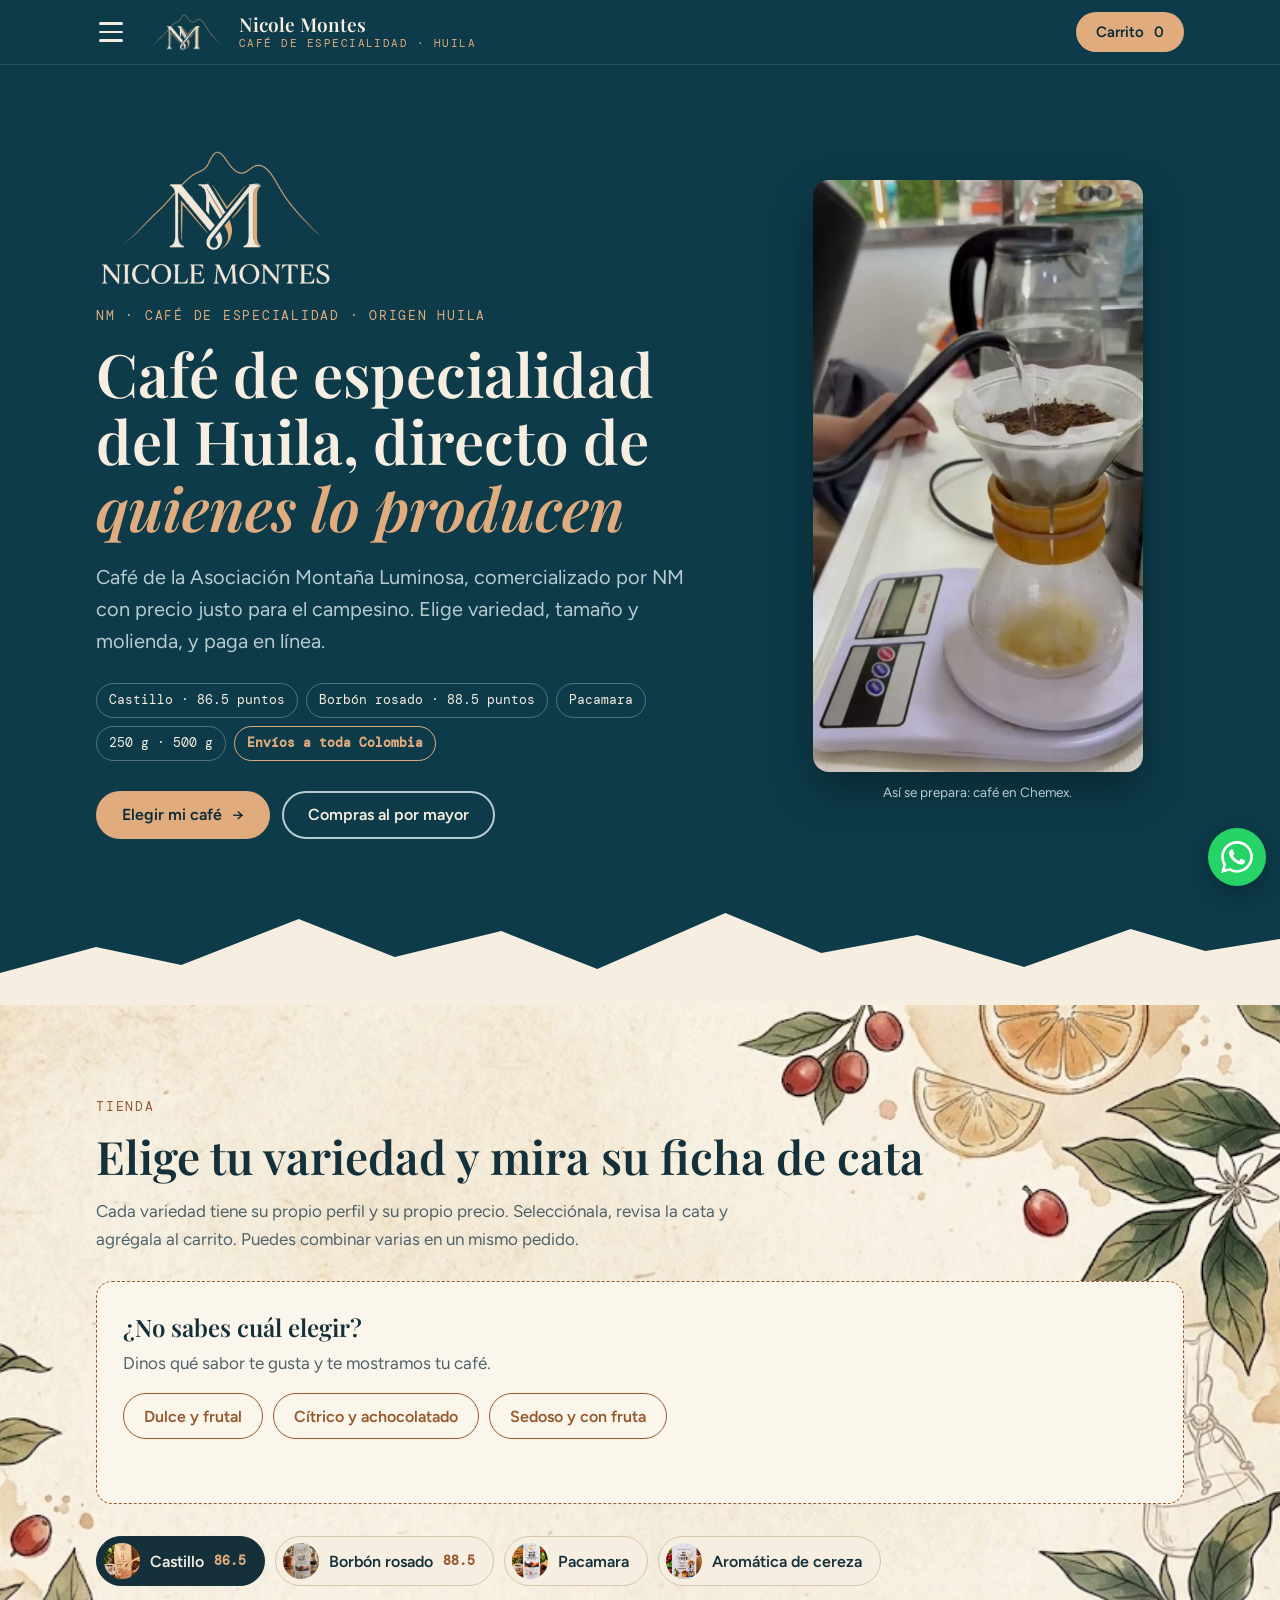
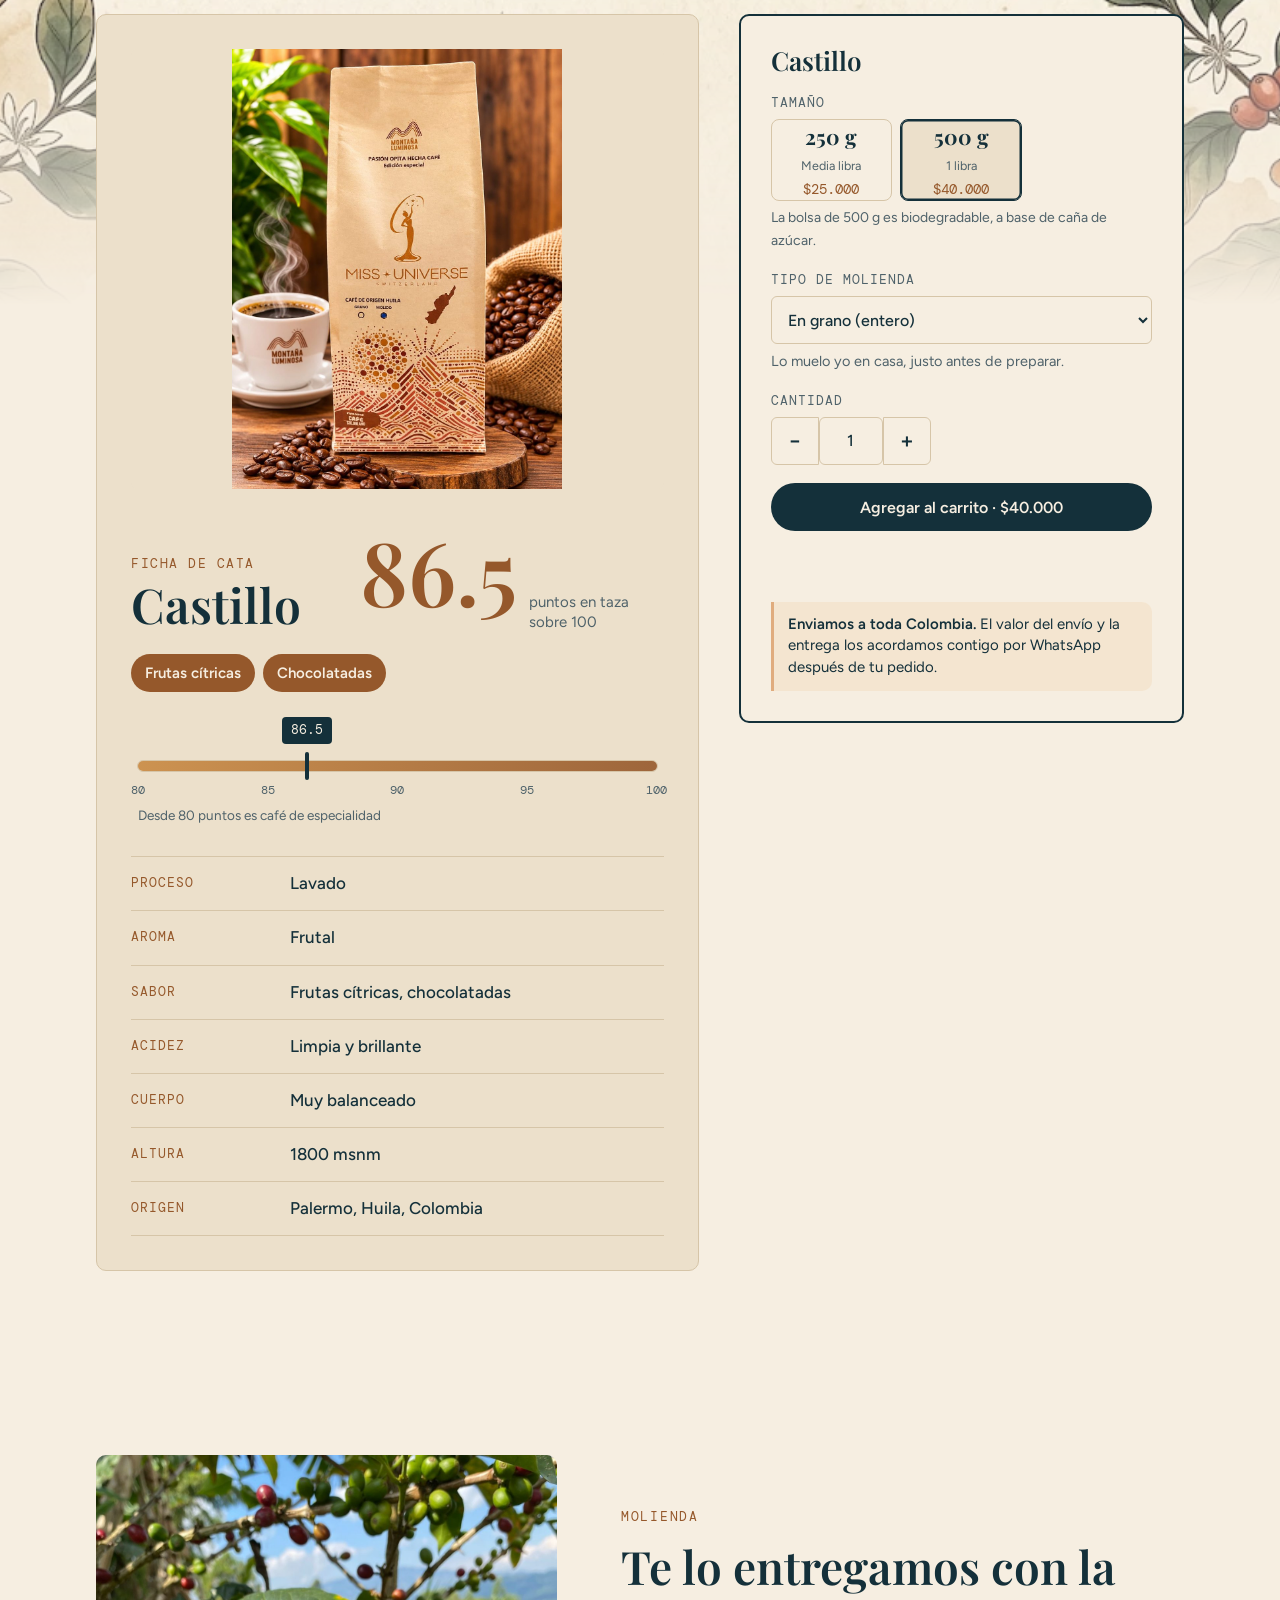
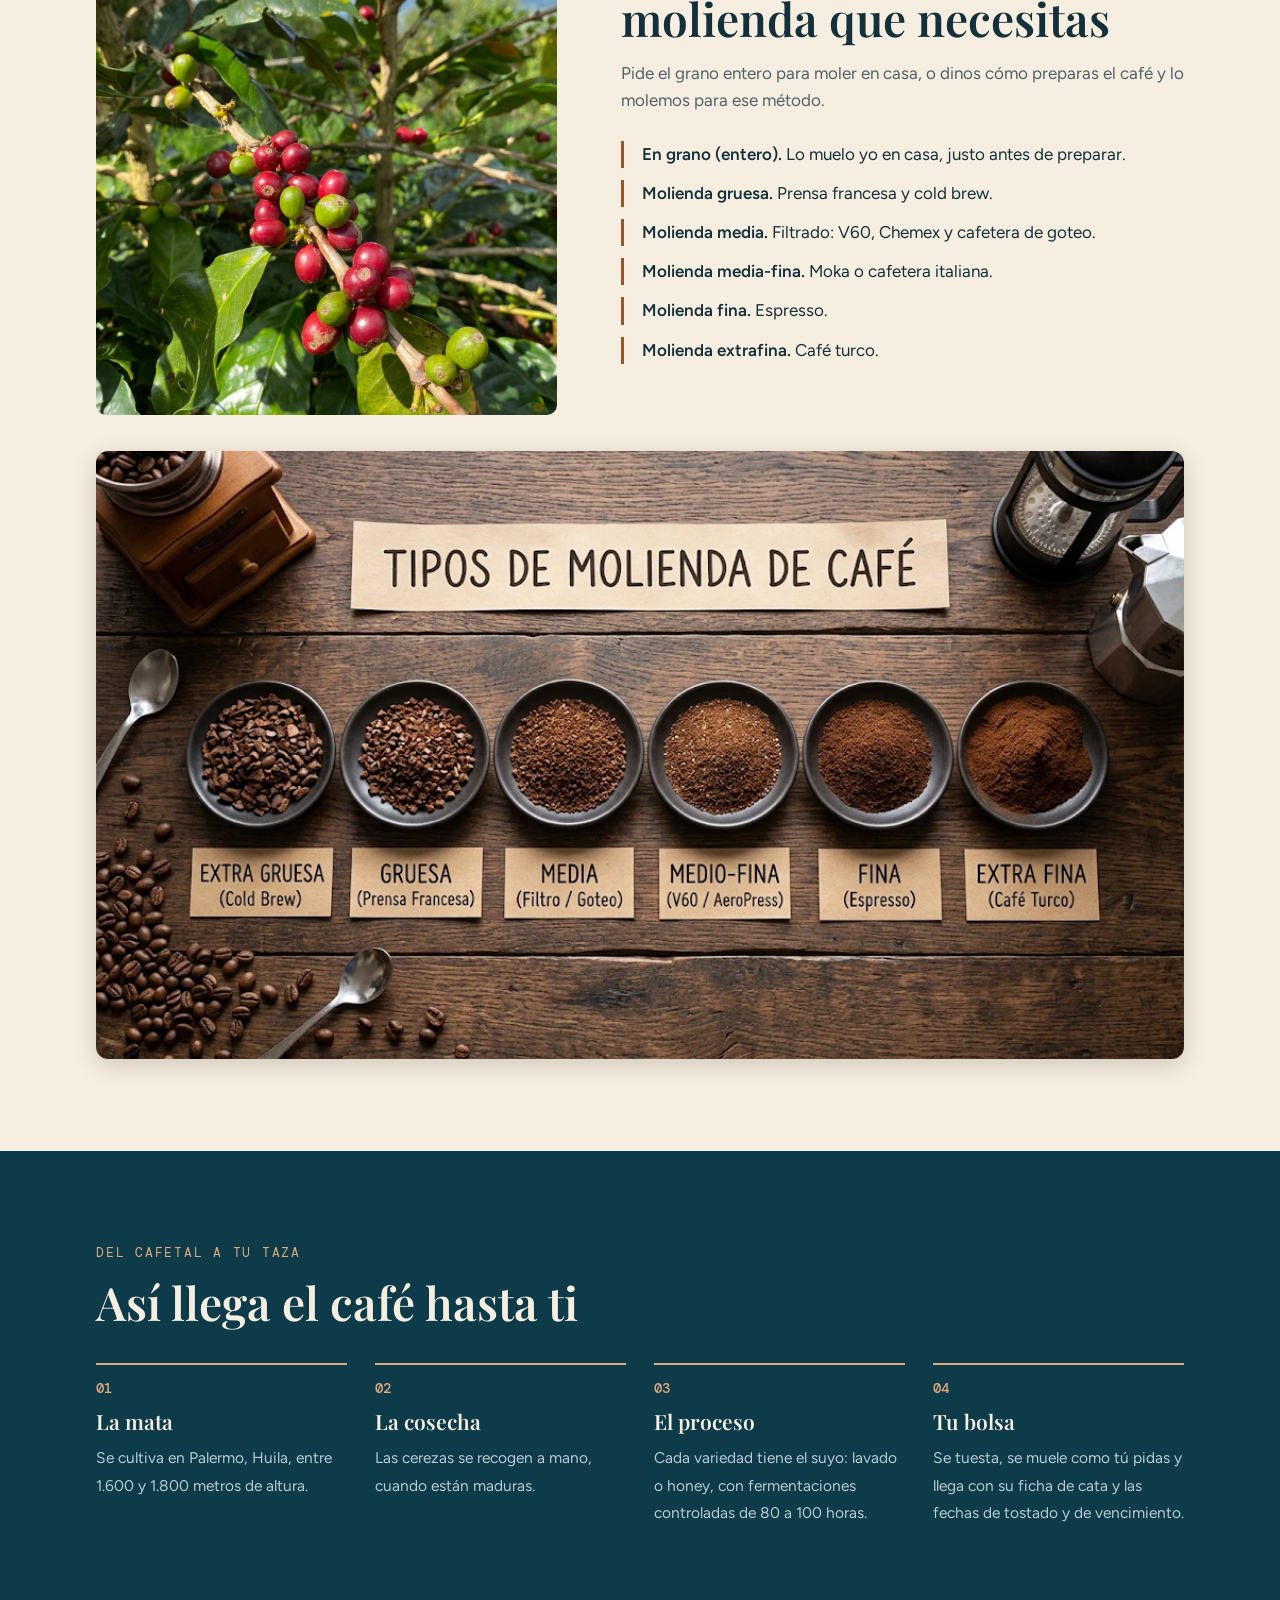
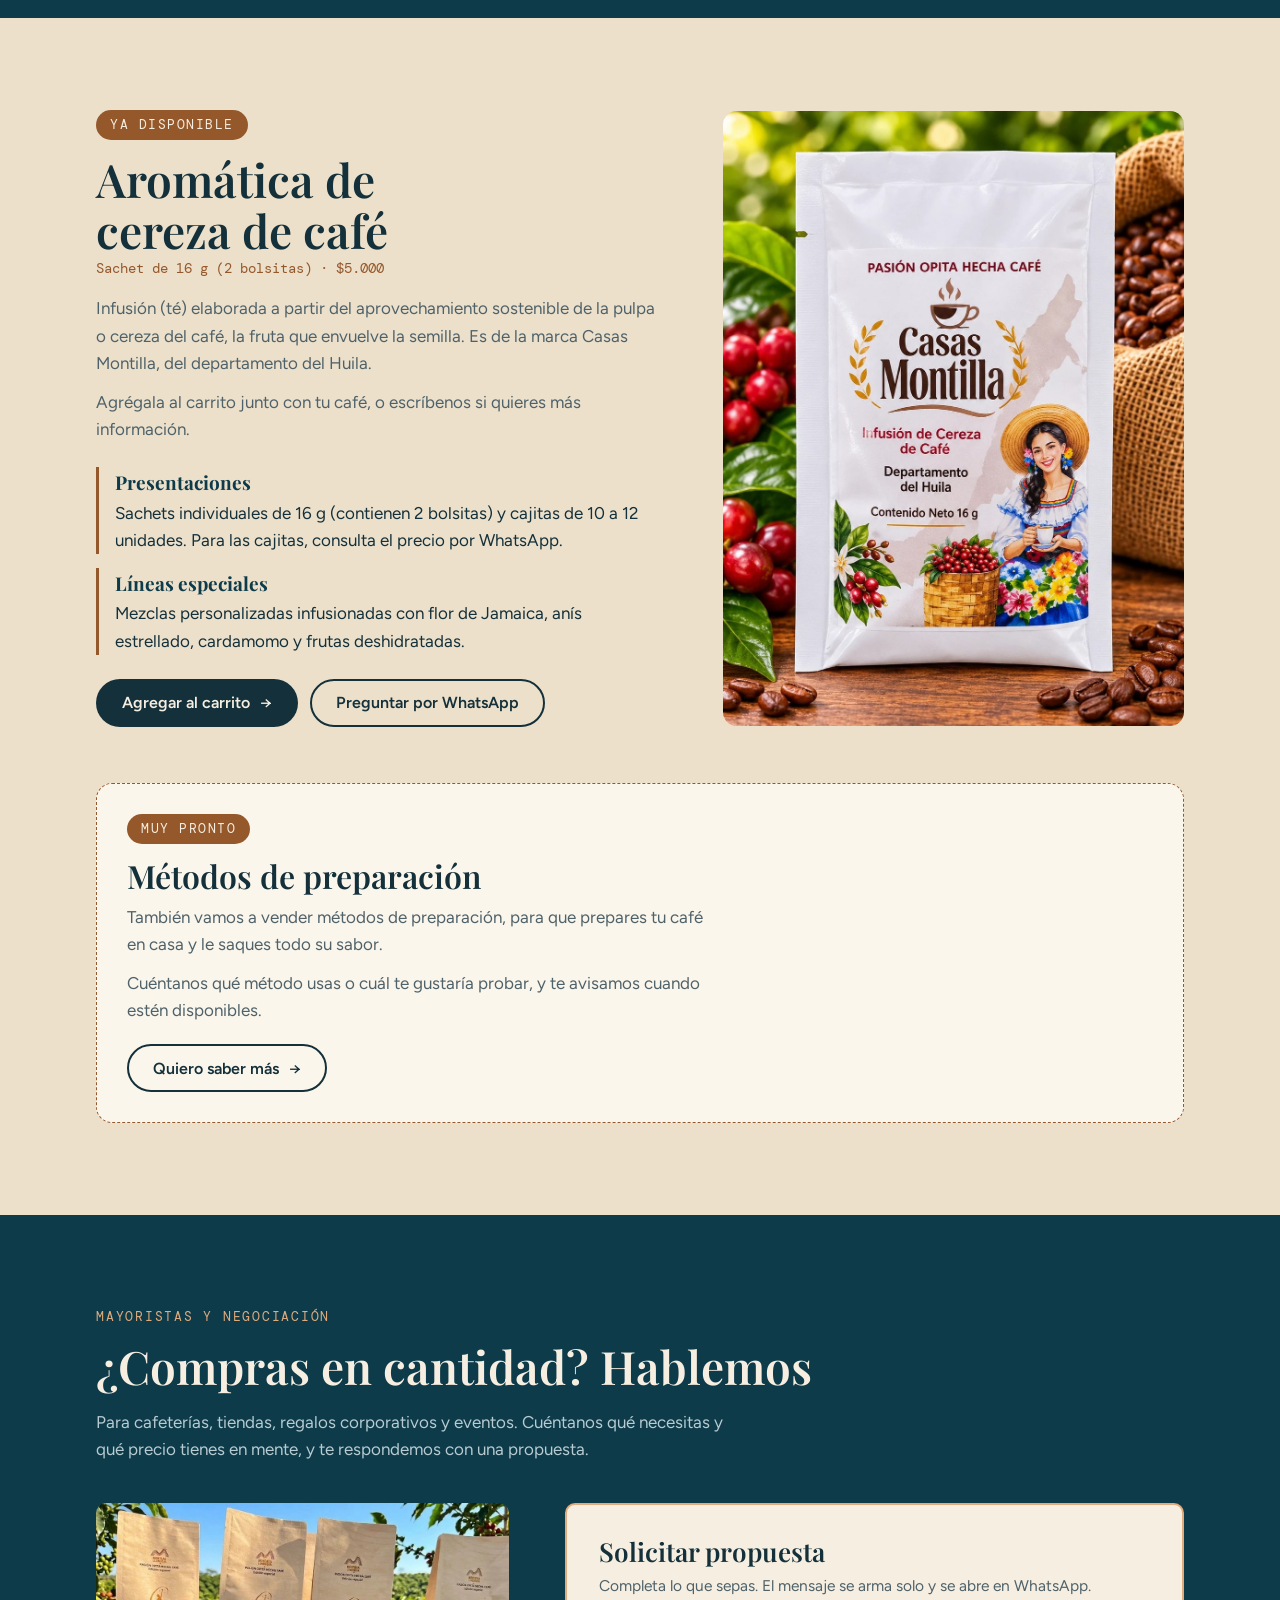
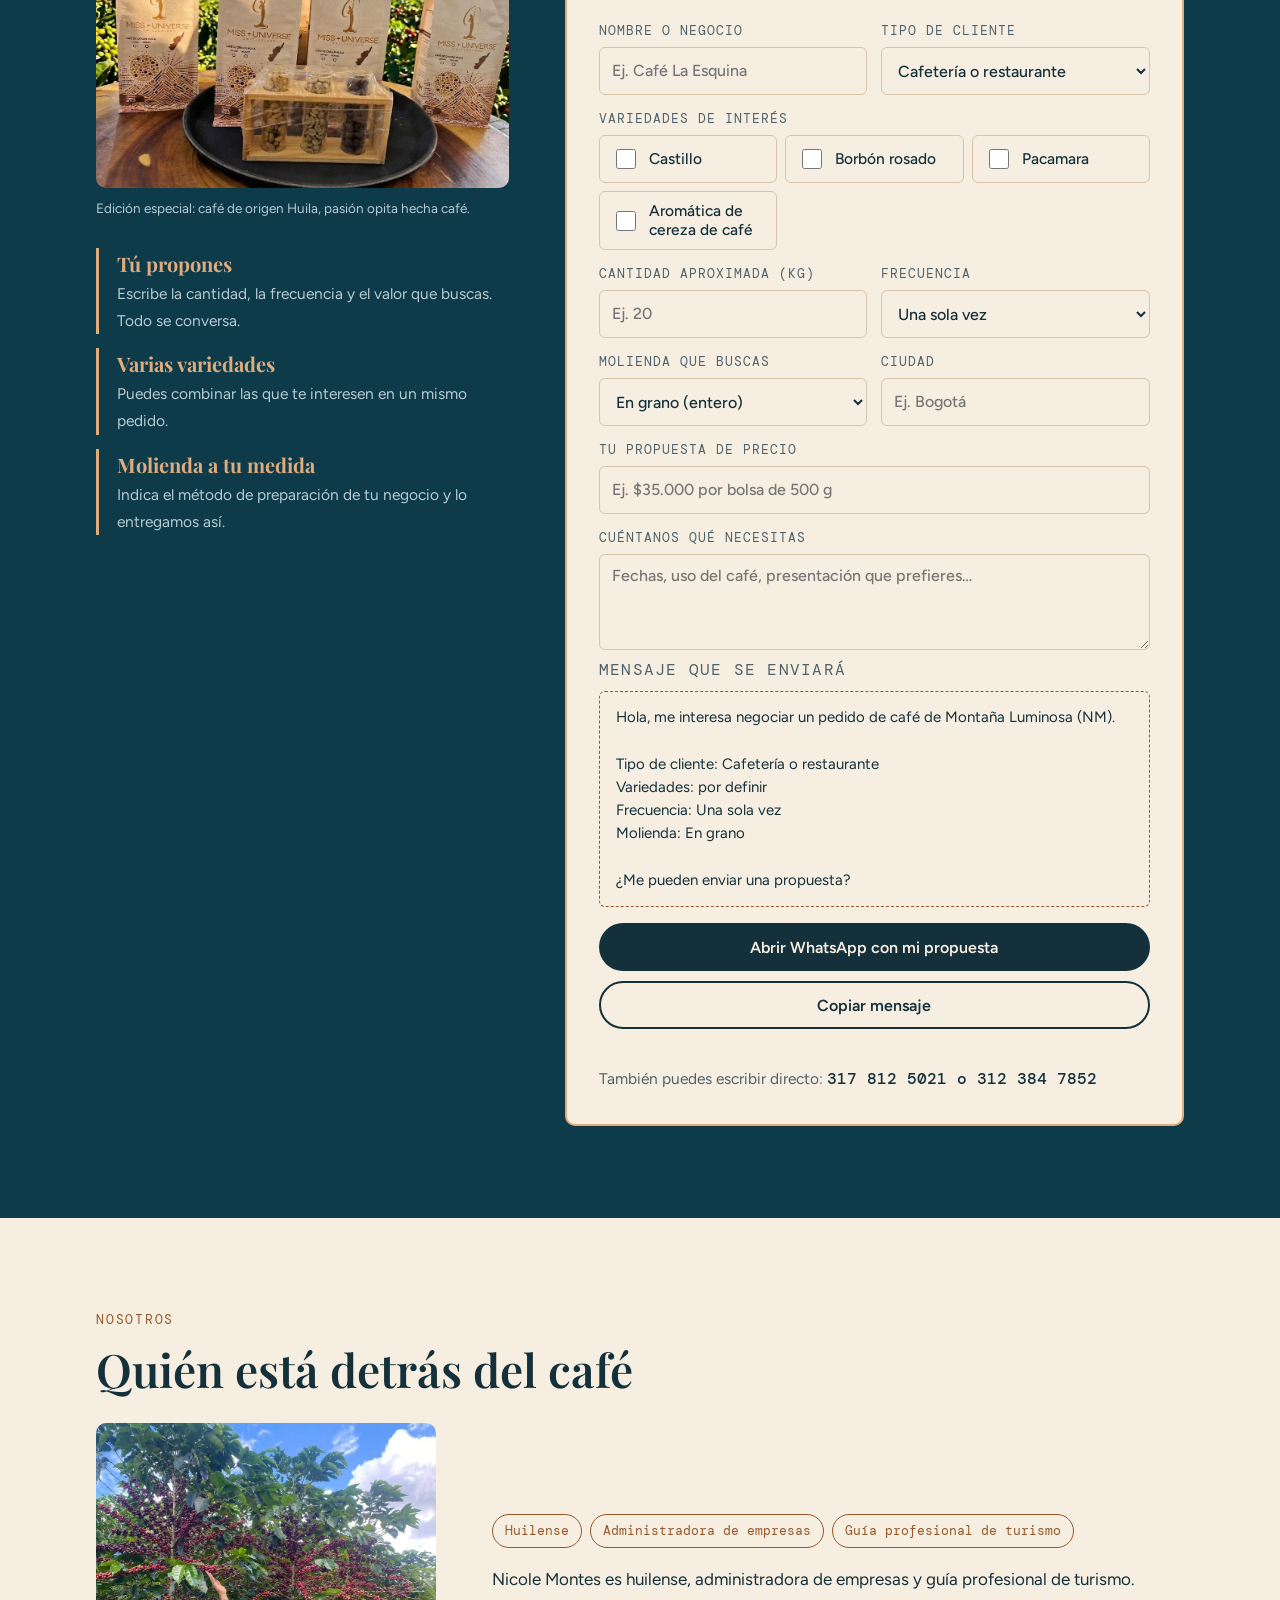
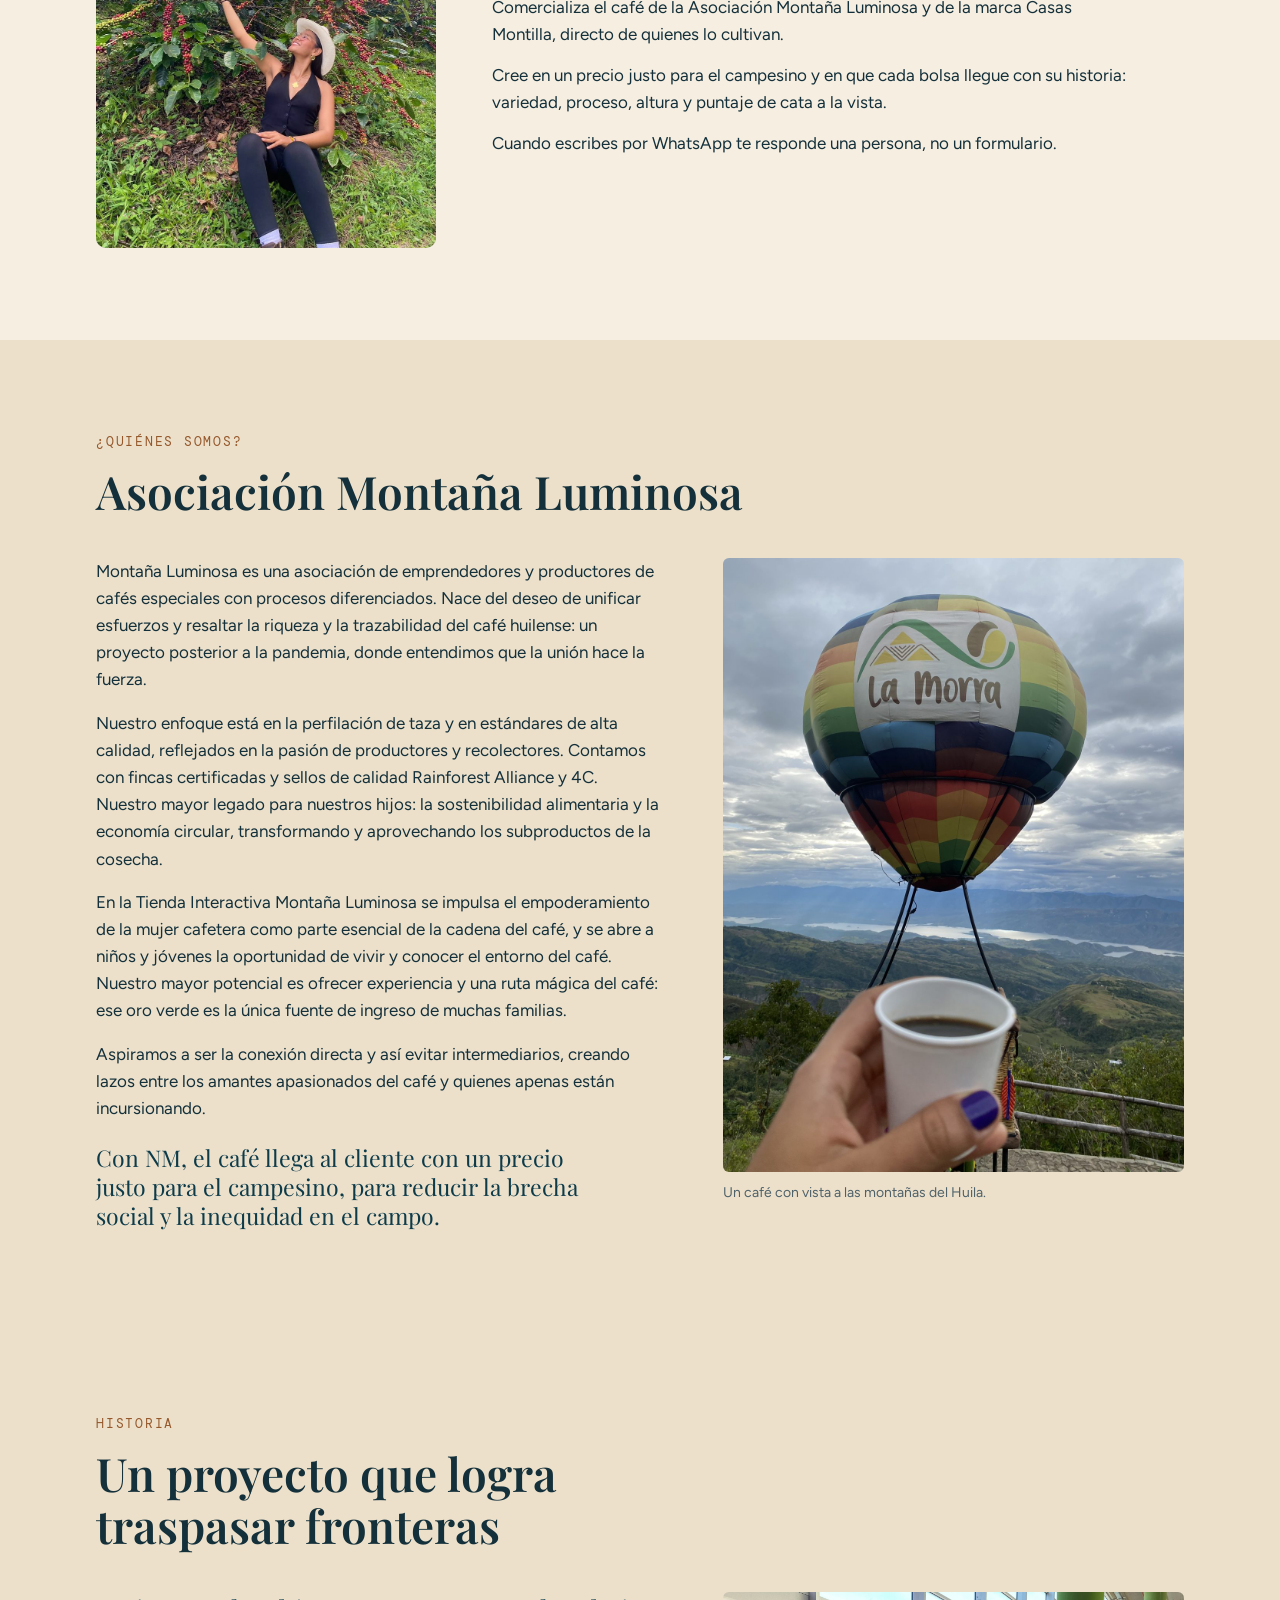
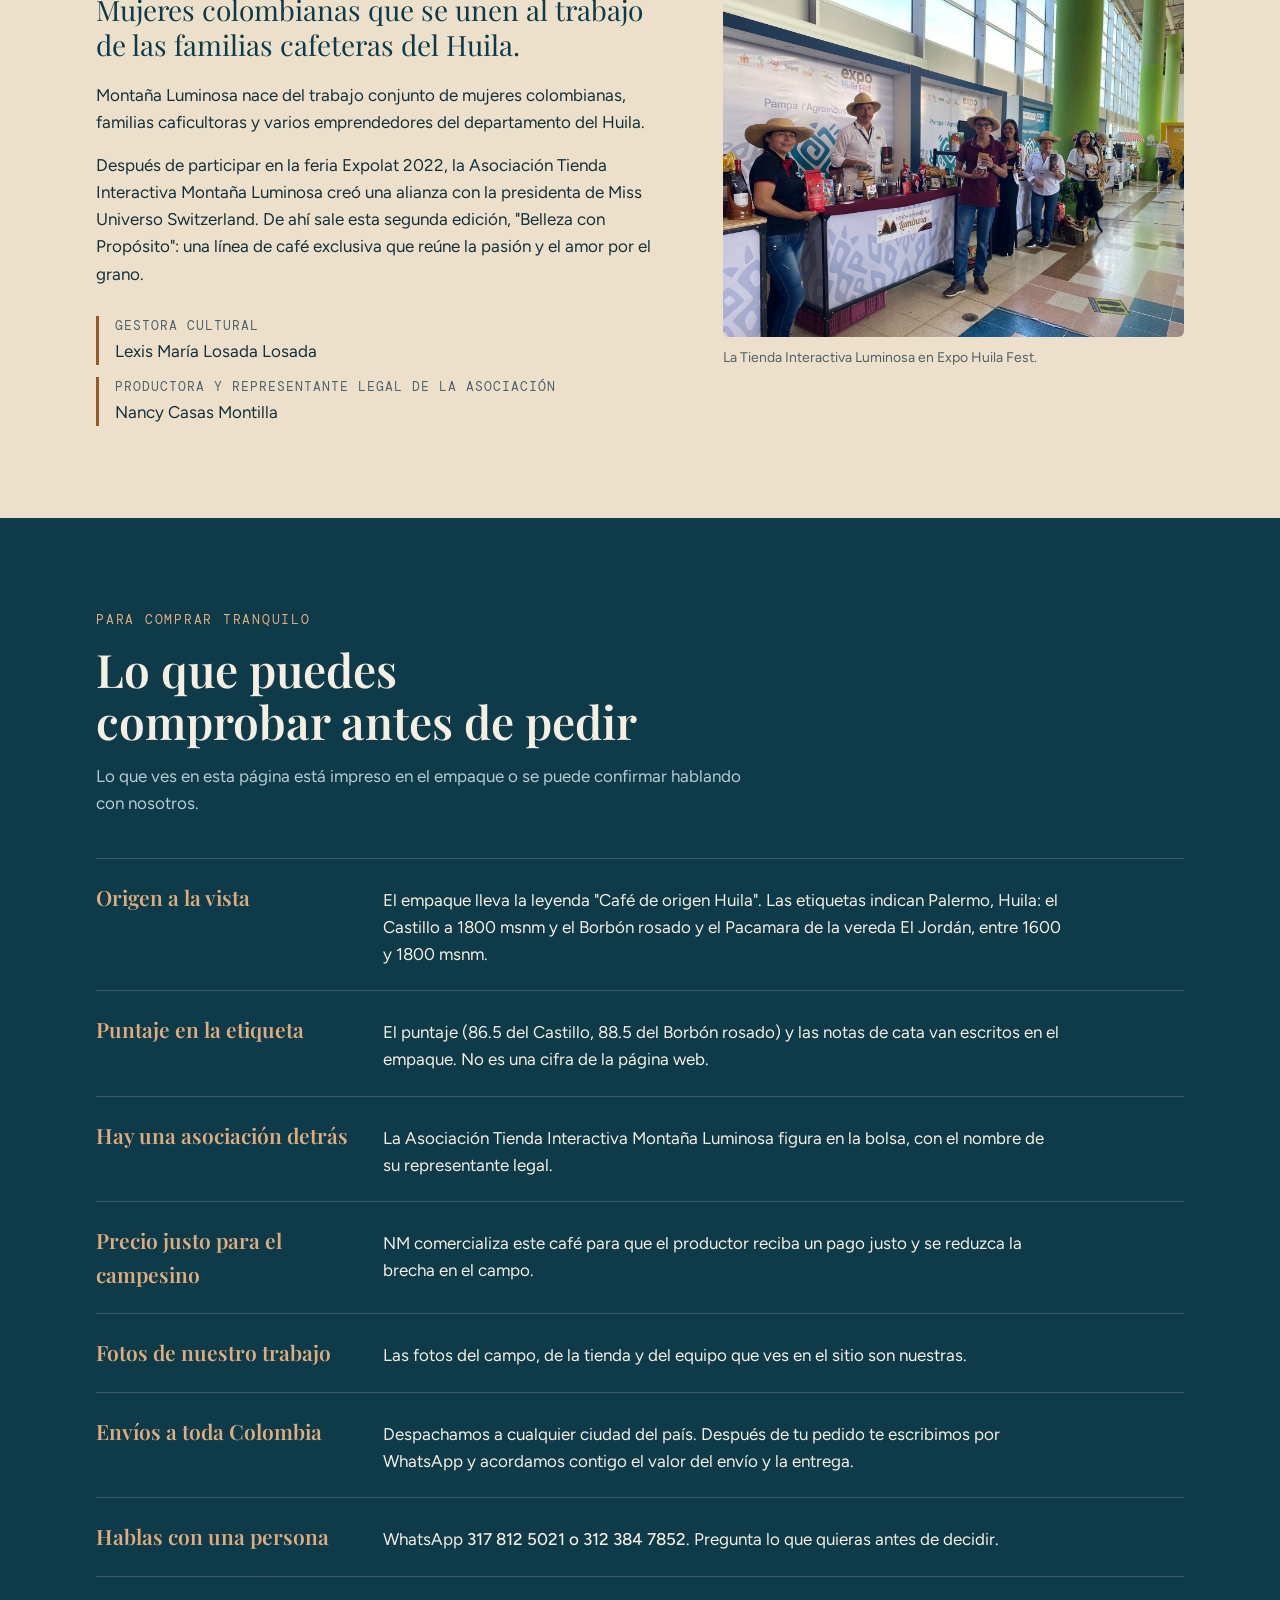
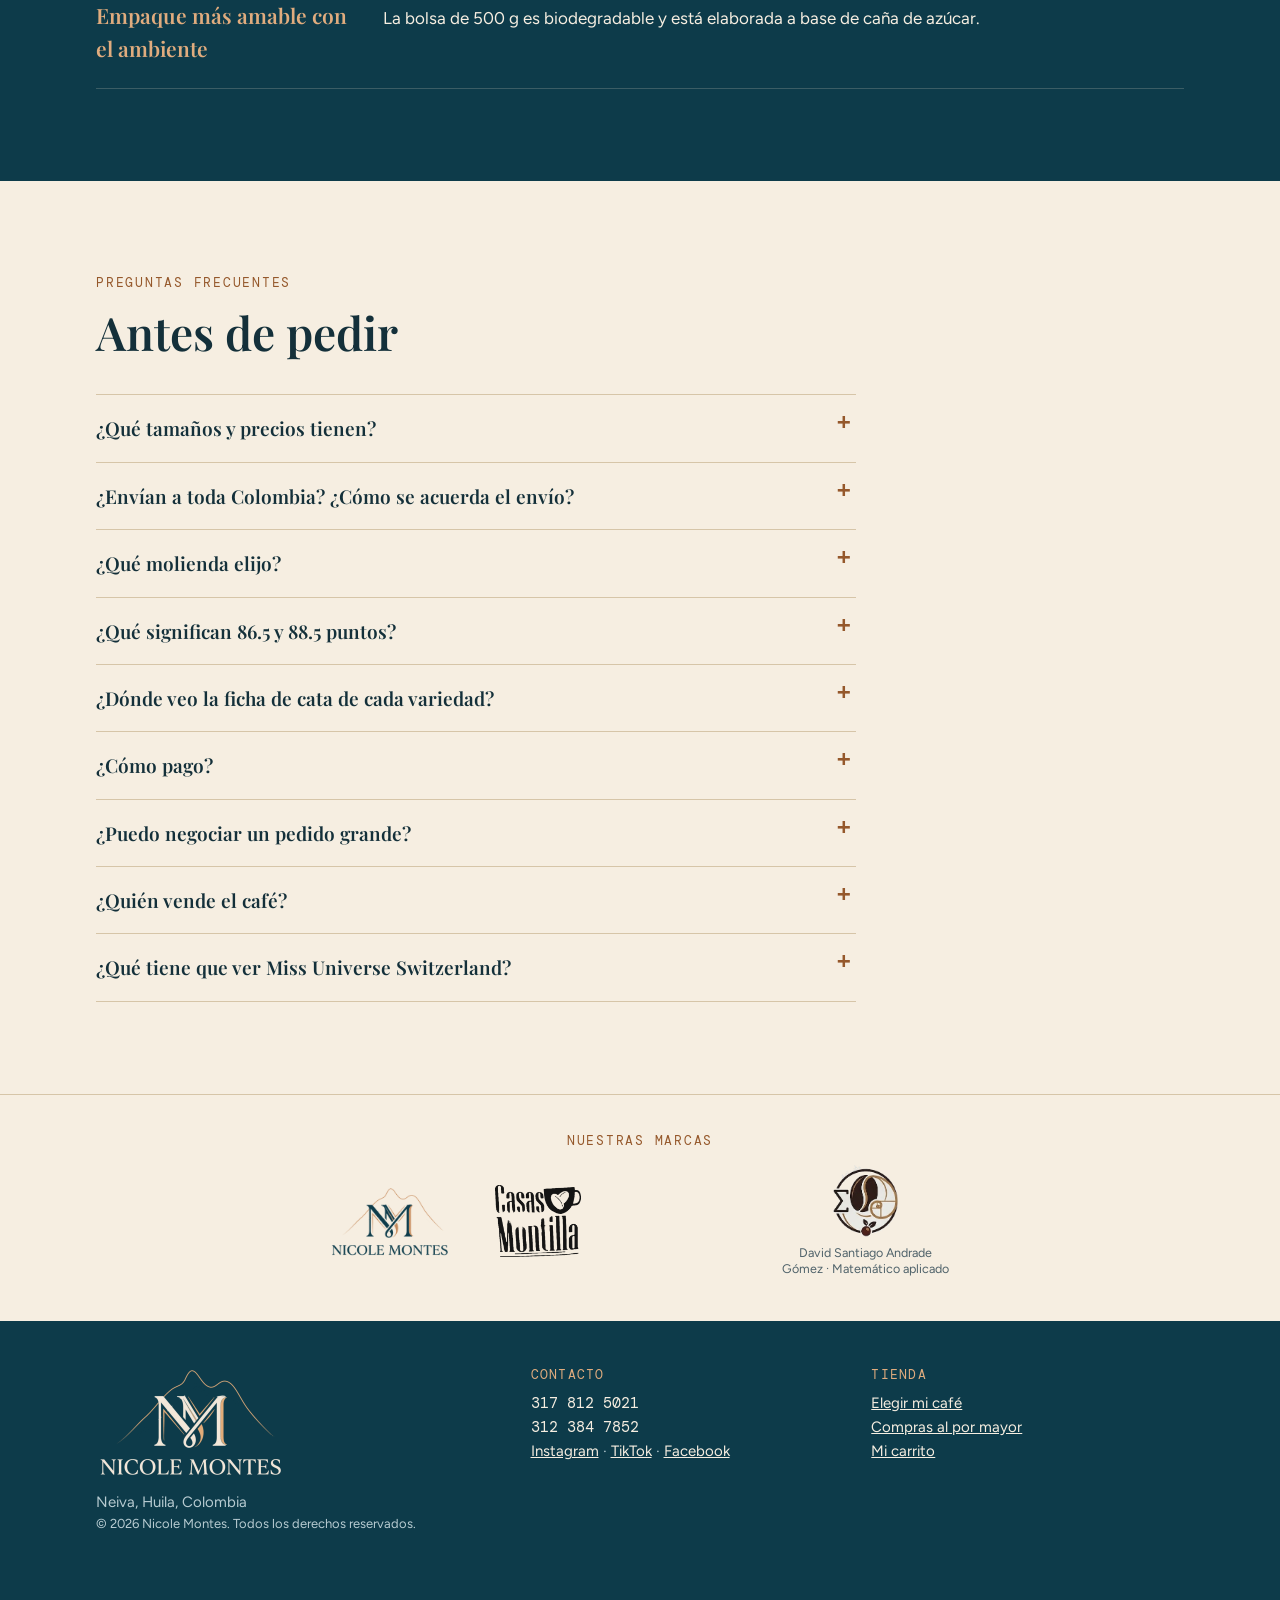
==== commit c162791b: "Aviso visible: envios a toda Colombia, acordados por WhatsApp Co-Authored-By: Claude Sonnet 5.5 <nor" ====
--- a/index.html
+++ b/index.html
@@ -4,14 +4,14 @@
 <meta charset="utf-8">
 <meta name="viewport" content="width=device-width, initial-scale=1, viewport-fit=cover">
 <title>Café de especialidad del Huila · Nicole Montes</title>
-<meta name="description" content="Café de especialidad del Huila: Castillo, Borbón rosado y Pacamara. Bolsas de 250 g y 500 g, con ficha de cata. Compra en línea con pago seguro.">
+<meta name="description" content="Café de especialidad del Huila: Castillo, Borbón rosado y Pacamara. Bolsas de 250 g y 500 g, con ficha de cata. Envíos a toda Colombia y pago seguro.">
 <link rel="canonical" href="https://nmcafeespecial.com/">
 <meta property="og:type" content="website">
 <meta property="og:site_name" content="Nicole Montes · Café del Huila">
 <meta property="og:locale" content="es_CO">
 <meta property="og:url" content="https://nmcafeespecial.com/">
 <meta property="og:title" content="Café de especialidad del Huila · Nicole Montes">
-<meta property="og:description" content="Café de especialidad del Huila: Castillo, Borbón rosado y Pacamara. Bolsas de 250 g y 500 g, con ficha de cata. Compra en línea con pago seguro.">
+<meta property="og:description" content="Café de especialidad del Huila: Castillo, Borbón rosado y Pacamara. Bolsas de 250 g y 500 g, con ficha de cata. Envíos a toda Colombia y pago seguro.">
 <meta property="og:image" content="https://nmcafeespecial.com/img/og-nm-cafe.jpg">
 <meta property="og:image:width" content="1200">
 <meta property="og:image:height" content="630">
@@ -85,7 +85,7 @@
 <link rel="preconnect" href="https://fonts.googleapis.com">
 <link rel="preconnect" href="https://fonts.gstatic.com" crossorigin>
 <link rel="stylesheet" href="https://fonts.googleapis.com/css2?family=DM+Mono:wght@400;500&family=Figtree:wght@400;500;600&family=Playfair+Display:ital,wght@0,500;0,600;0,700;1,500;1,600&display=swap">
-<link rel="stylesheet" href="site.css?v=20261106a">
+<link rel="stylesheet" href="site.css?v=20261106b">
 </head>
 <body data-page="inicio">
 <a class="skip-link" href="#main">Saltar al contenido</a>
@@ -105,6 +105,7 @@
             <span class="chip">Borbón rosado · 88.5 puntos</span>
             <span class="chip">Pacamara</span>
             <span class="chip">250 g · 500 g</span>
+            <span class="chip chip-envio">Envíos a toda Colombia</span>
           </div>
           <div class="cta-row">
             <a class="btn btn-gold arrow" href="#tienda">Elegir mi café</a>
@@ -165,6 +166,7 @@
           </div>
           <button class="btn btn-solid btn-wide" id="add" type="button">Agregar al carrito</button>
           <p class="add-status" id="add-status" role="status"></p>
+          <p class="envio-nota"><b>Enviamos a toda Colombia.</b> El valor del envío y la entrega los acordamos contigo por WhatsApp después de tu pedido.</p>
           <div class="buy-sinprecio" id="buy-sinprecio" hidden>
             <p>Estamos confirmando el precio de este producto. Escríbenos y te lo decimos al instante, junto con la disponibilidad y el envío.</p>
             <a class="btn btn-solid btn-wide" id="buy-wa" href="#" target="_blank" rel="noopener">Preguntar precio por WhatsApp</a>
@@ -374,6 +376,7 @@
         <li><strong>Hay una asociación detrás</strong><span>La Asociación Tienda Interactiva Montaña Luminosa figura en la bolsa, con el nombre de su representante legal.</span></li>
         <li><strong>Precio justo para el campesino</strong><span>NM comercializa este café para que el productor reciba un pago justo y se reduzca la brecha en el campo.</span></li>
         <li><strong>Fotos de nuestro trabajo</strong><span>Las fotos del campo, de la tienda y del equipo que ves en el sitio son nuestras.</span></li>
+        <li><strong>Envíos a toda Colombia</strong><span>Despachamos a cualquier ciudad del país. Después de tu pedido te escribimos por WhatsApp y acordamos contigo el valor del envío y la entrega.</span></li>
         <li><strong>Hablas con una persona</strong><span>WhatsApp <b data-tels style="font-weight:500"></b>. Pregunta lo que quieras antes de decidir.</span></li>
         <li><strong>Empaque más amable con el ambiente</strong><span>La bolsa de 500 g es biodegradable y está elaborada a base de caña de azúcar.</span></li>
       </ul>
@@ -386,6 +389,7 @@
       <h2>Antes de pedir</h2>
       <div class="faq">
         <details><summary>¿Qué tamaños y precios tienen?</summary><p>Bolsas de 250 g (media libra) y 500 g (una libra). El precio depende de la variedad: Castillo $25.000 y $40.000; Borbón rosado $30.000 y $50.000; Pacamara $60.000 (solo en bolsa de 500 g). Selecciónala en la tienda y verás el valor de cada tamaño. El envío se confirma por WhatsApp según tu ciudad.</p></details>
+        <details><summary>¿Envían a toda Colombia? ¿Cómo se acuerda el envío?</summary><p>Sí, hacemos envíos a todo el país. Haces tu pedido en la página y te escribimos por WhatsApp para acordar contigo el valor del envío según tu ciudad, la dirección y el tiempo de entrega.</p></details>
         <details><summary>¿Qué molienda elijo?</summary><p>Depende de cómo preparas el café: gruesa para prensa francesa, media para filtrado (V60, Chemex, goteo), media-fina para moka y fina para espresso. Si no sabes, elige "No sé, recomiéndenme" y te orientamos.</p></details>
         <details><summary>¿Qué significan 86.5 y 88.5 puntos?</summary><p>Es la nota que recibió cada café en una catación, sobre 100: 86.5 el Castillo y 88.5 el Borbón rosado. En la escala más usada, un café con 80 puntos o más se considera de especialidad, y ambos quedan en el rango alto de ese grupo. El Pacamara todavía no tiene su puntaje publicado.</p></details>
         <details><summary>¿Dónde veo la ficha de cata de cada variedad?</summary><p>En la tienda. Al seleccionar una variedad aparece su ficha con puntaje, proceso, altura y notas de sabor. Si alguna todavía no la muestra, pídela por WhatsApp.</p></details>
@@ -406,8 +410,8 @@
   <a class="fab" id="fab" href="carrito.html" hidden></a>
 </main>
 <div id="site-footer"></div>
-<script src="contenido.js?v=20261106a"></script>
-<script src="site.js?v=20261106a"></script>
+<script src="contenido.js?v=20261106b"></script>
+<script src="site.js?v=20261106b"></script>
 <script>
 (function () {
   var A = window.NM.cafe.asociacion;
@@ -417,7 +421,7 @@
   document.getElementById("aso-text").innerHTML = h;
 })();
 </script>
-<script src="tienda.js?v=20261106a"></script>
-<script src="cafe.js?v=20261106a"></script>
+<script src="tienda.js?v=20261106b"></script>
+<script src="cafe.js?v=20261106b"></script>
 </body>
 </html>
--- a/site.css
+++ b/site.css
@@ -623,3 +623,8 @@
 .skip-link { position: absolute; left: 12px; top: -60px; z-index: 1000; background: var(--gold); color: #1d110b; padding: 10px 16px; border-radius: 8px; font-weight: 600; text-decoration: none; transition: top .15s; }
 .skip-link:focus { top: 12px; }
 main:focus { outline: none; }
+
+/* Aviso de envios a toda Colombia */
+.chip-envio { border-color: var(--gold); color: var(--gold); font-weight: 600; }
+.envio-nota { margin: 14px 0 0; padding: 12px 14px; border-left: 3px solid var(--gold); background: rgba(224, 161, 86, .12); border-radius: 0 10px 10px 0; font-size: 15px; line-height: 1.45; }
+.envio-nota b { font-weight: 600; }
